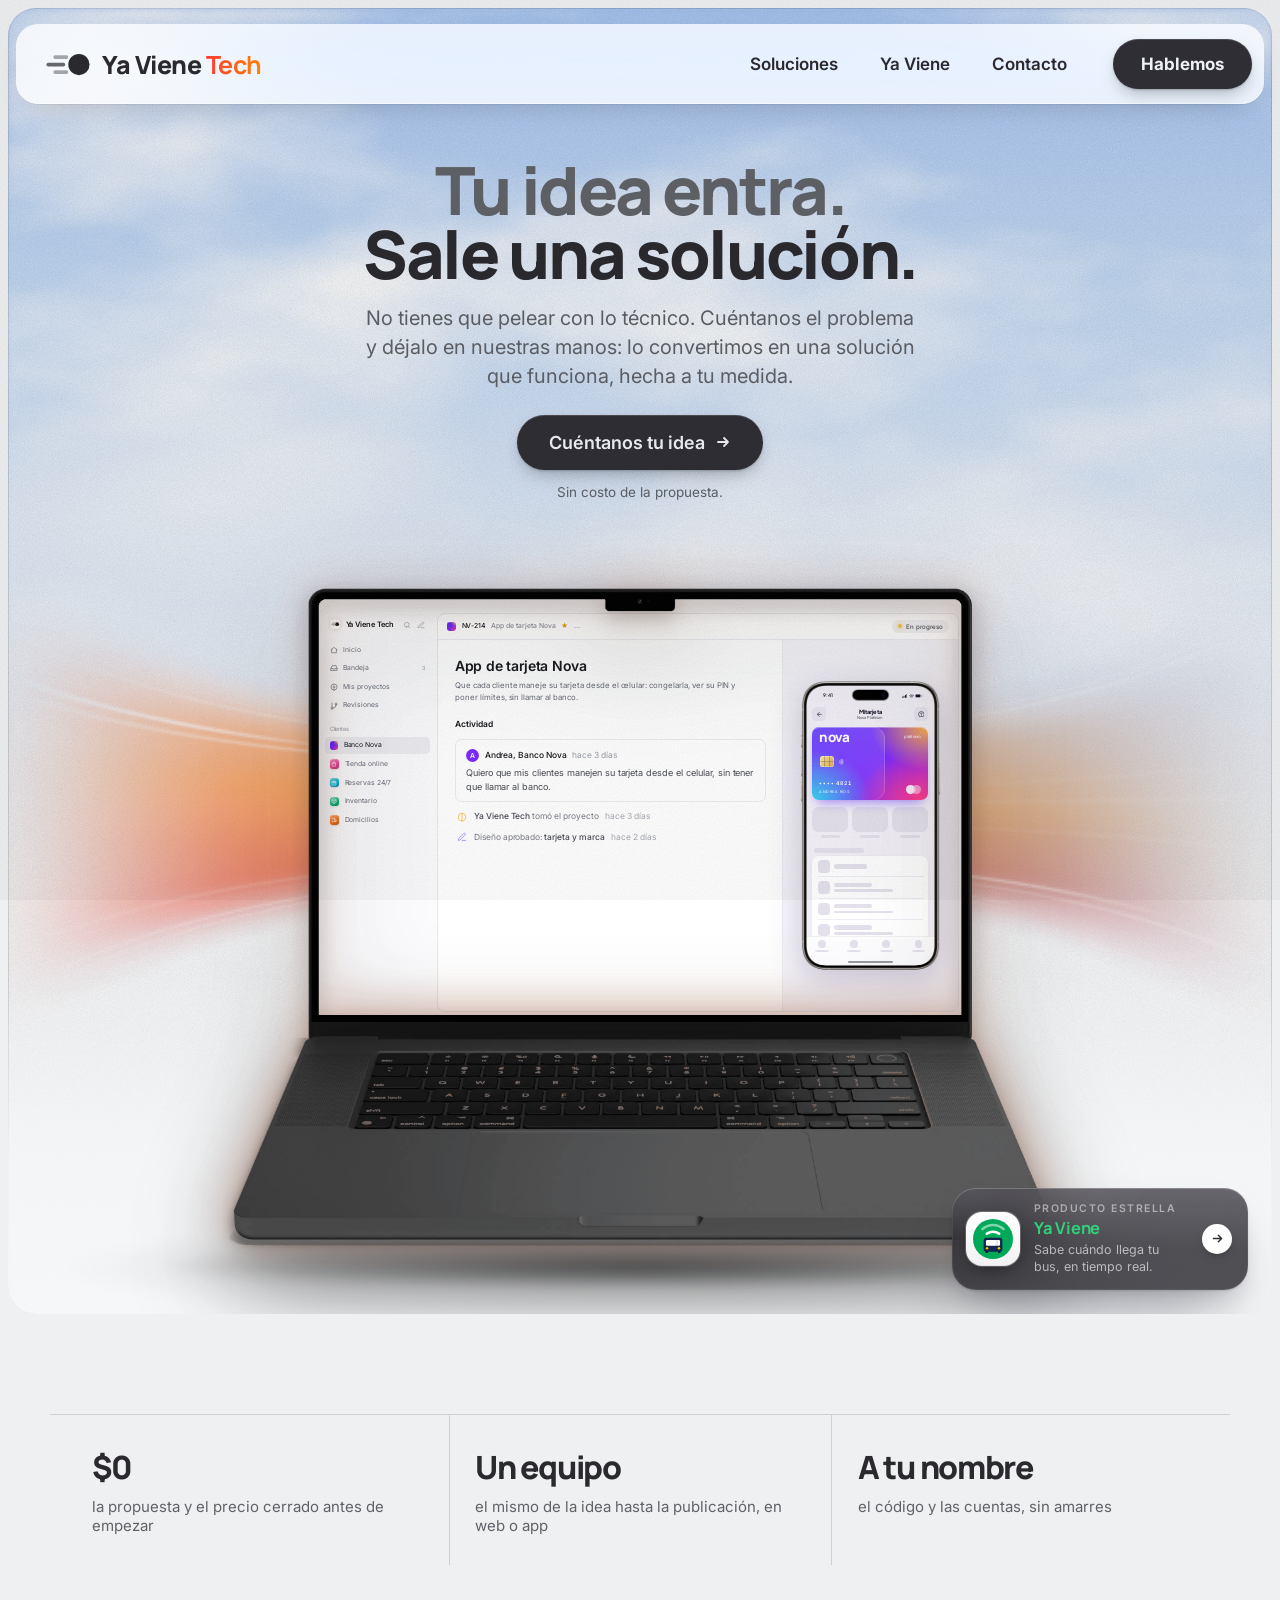
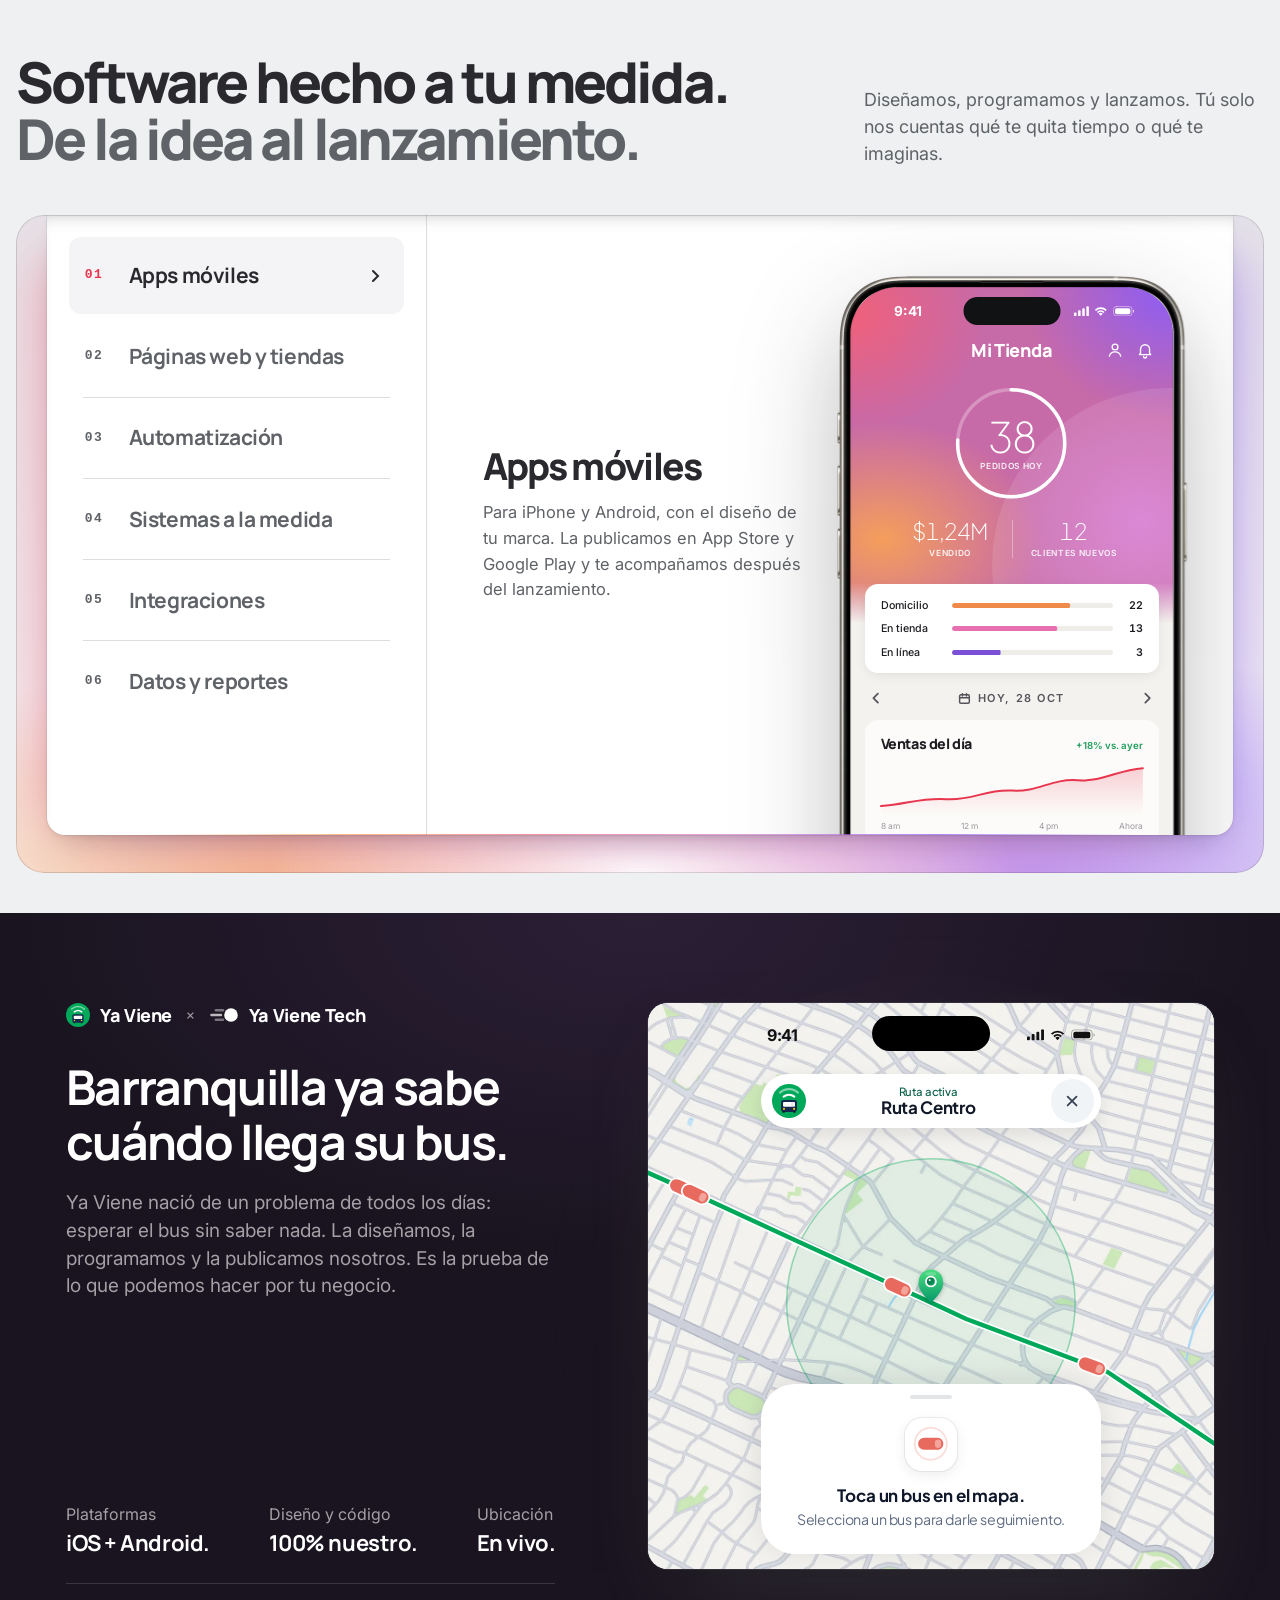
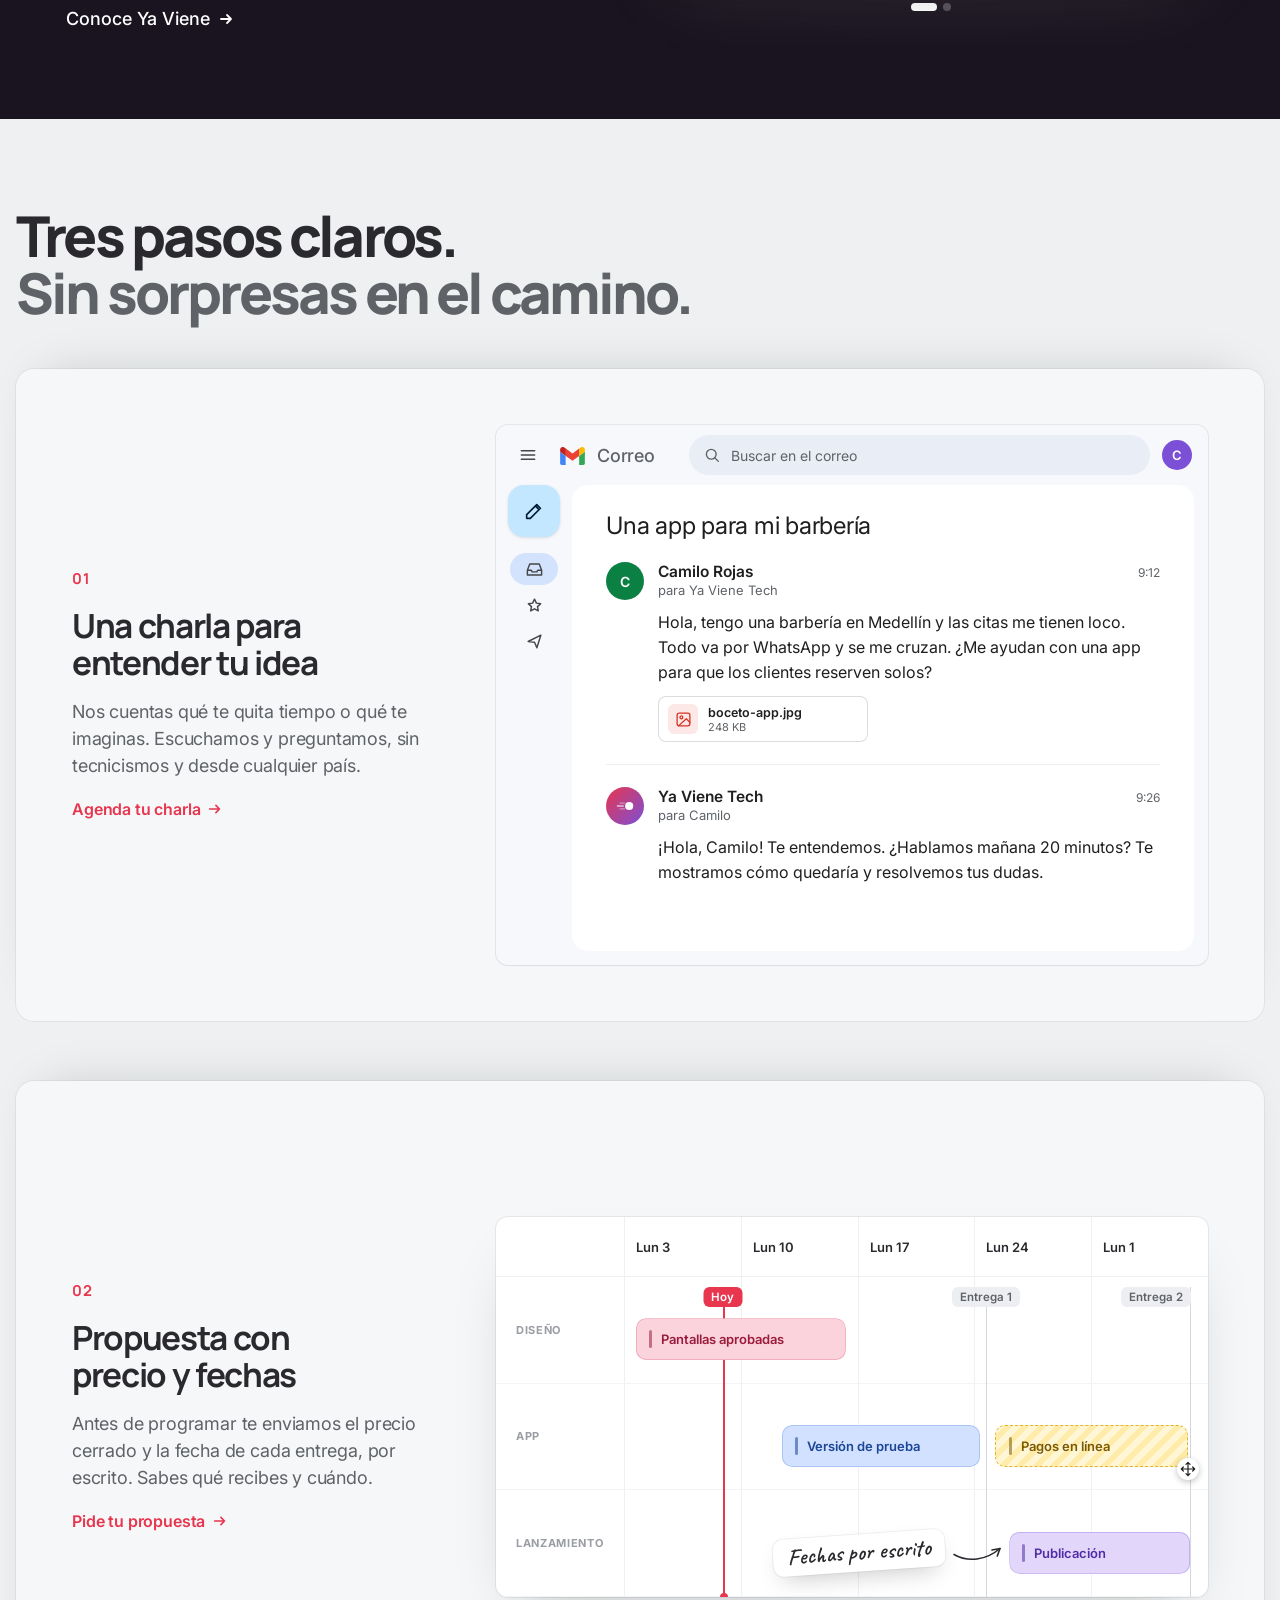
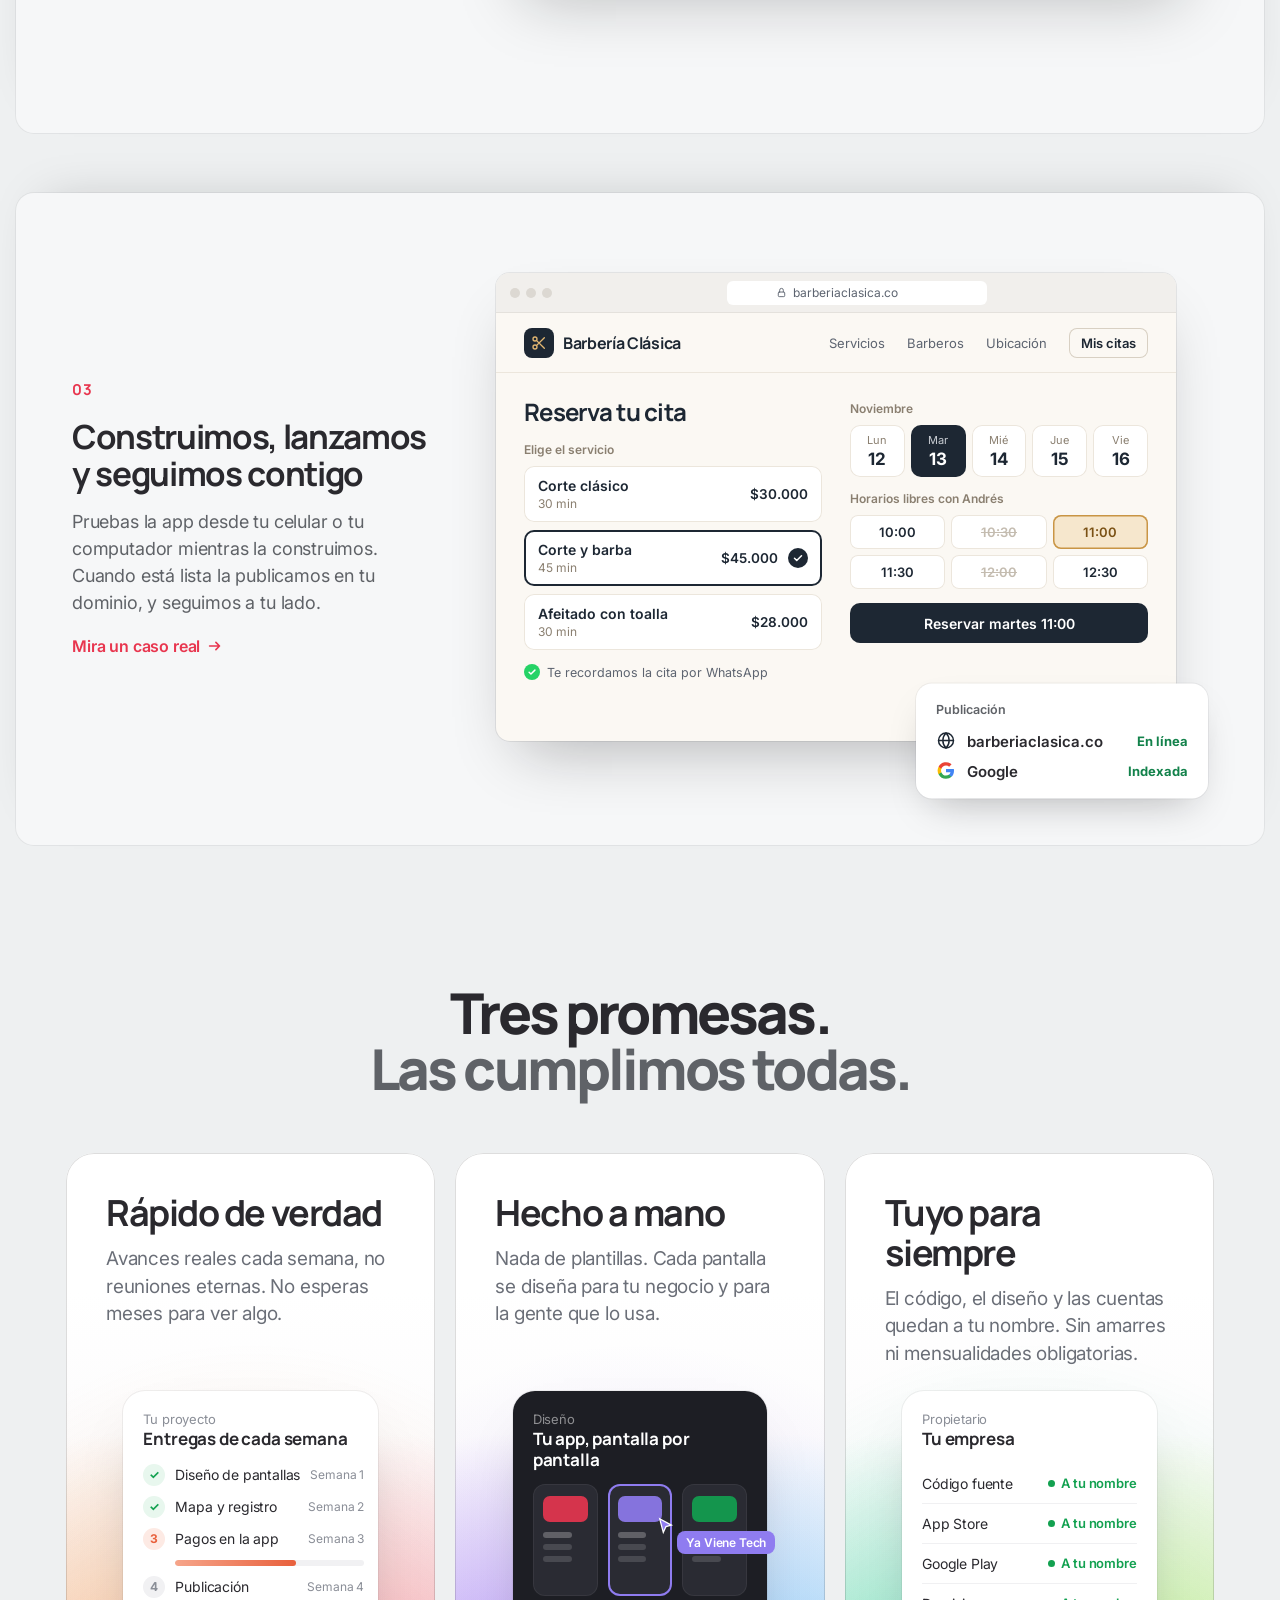
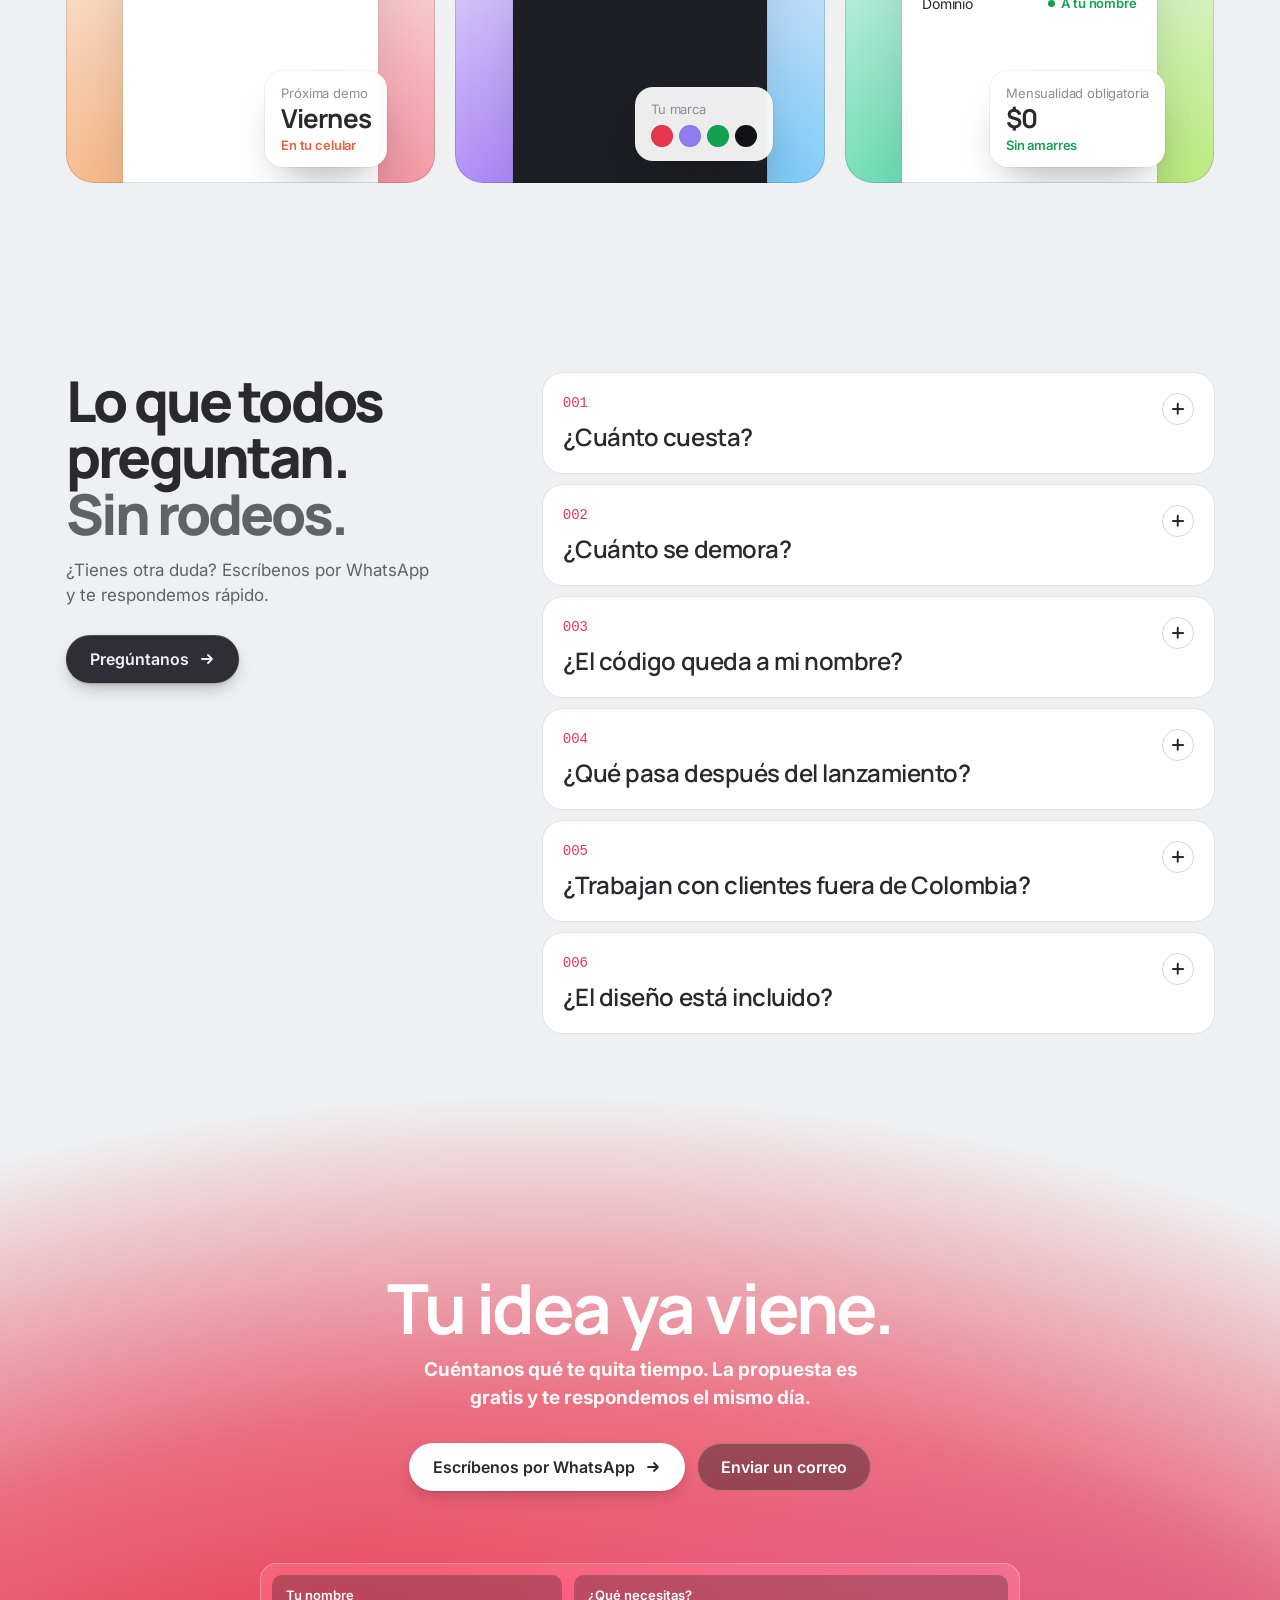
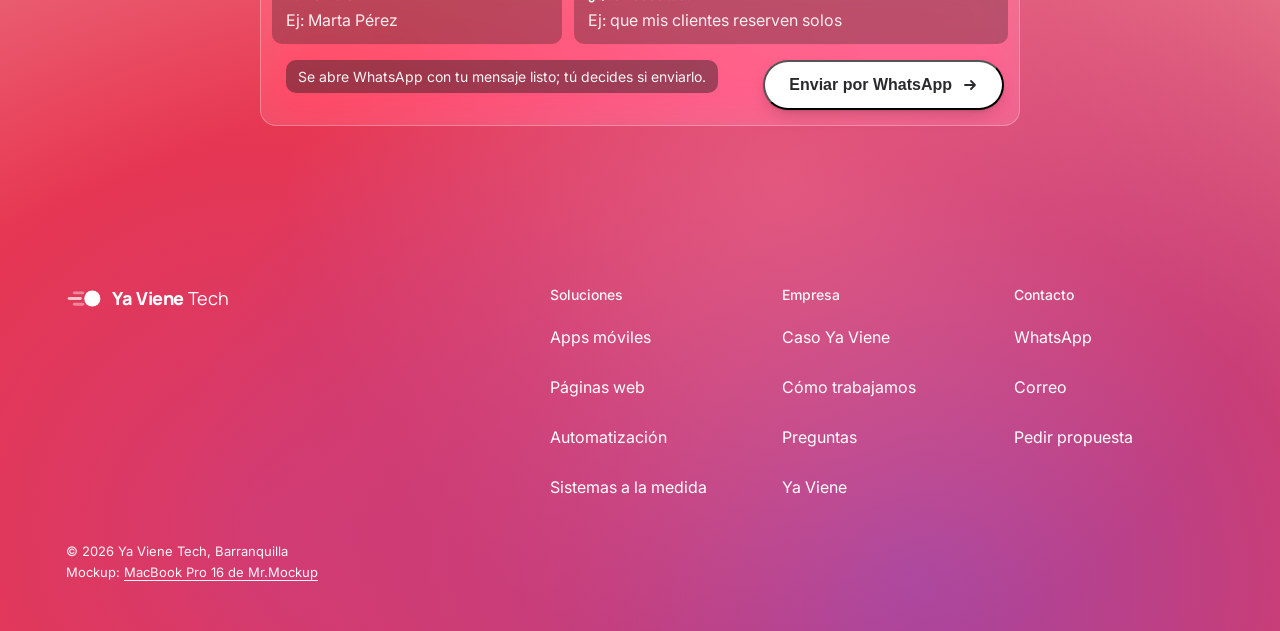
==== index.html @ dca9c434 "Proceso: vuelve el Gmail anterior y la línea de tiempo va en un cuadro más bajo" ====
<!doctype html>
<html lang="es">
<head>
<meta charset="utf-8">
<meta name="viewport" content="width=device-width, initial-scale=1">
<title>Ya Viene Tech</title>
<link rel="icon" href="assets/favicon.svg" type="image/svg+xml">
<meta name="description" content="Tu idea entra, sale una solución. Software, apps y automatización a la medida.">
<link rel="preconnect" href="https://fonts.googleapis.com">
<link rel="preconnect" href="https://fonts.gstatic.com" crossorigin>
<link href="https://fonts.googleapis.com/css2?family=Inter:wght@400;500;600;700&family=Plus+Jakarta+Sans:wght@200..800&family=Manrope:wght@700;800&family=Caveat:wght@600&display=swap" rel="stylesheet">
<link rel="stylesheet" href="style.css">
</head>
<body>

<!-- Estela: punto con tres barras que se acortan hacia él -->
<svg width="0" height="0" style="position:absolute" aria-hidden="true">
  <symbol id="estela" viewBox="26 60 150 80">
    <circle cx="136" cy="100" r="34" fill="currentColor"/>
    <rect x="54" y="70" width="47.9" height="12" rx="6" fill="currentColor" opacity=".4"/>
    <rect x="32" y="94" width="60" height="12" rx="6" fill="currentColor" opacity=".7"/>
    <rect x="54" y="118" width="47.9" height="12" rx="6" fill="currentColor" opacity=".4"/>
  </symbol>
  <!-- Sonrisa: el logito de Clínica Sonrisa (cara mínima: dos ojos y una sonrisa) -->
  <symbol id="sonrisa" viewBox="0 0 48 48">
    <circle cx="16.5" cy="15" r="3.6" fill="currentColor"/>
    <circle cx="31.5" cy="15" r="3.6" fill="currentColor"/>
    <path d="M12 25c0 9 5.5 12 12 12s12-3 12-12" fill="none" stroke="currentColor" stroke-width="5" stroke-linecap="round"/>
  </symbol>
</svg>

<!-- El nav vive fuera del hero: el hero tiene isolation: isolate y atraparía al nav fijo dentro de su stacking context, dejando que los tiles lo tapen -->
<nav>
  <a class="brand" href="#" aria-label="Ya Viene Tech, inicio">
    <svg><use href="#estela"/></svg>
    <span><b>Ya Viene</b> <i>Tech</i></span>
  </a>
  <div class="links">
    <a href="#soluciones">Soluciones</a>
    <a href="https://yavienetech.com">Ya Viene</a>
    <a href="#contacto">Contacto</a>
  </div>
  <details class="mnav">
    <summary aria-label="Menú de secciones"><svg viewBox="0 0 20 20" aria-hidden="true"><path d="M3.5 5.5h13M3.5 10h13M3.5 14.5h13" fill="none" stroke="currentColor" stroke-width="1.8" stroke-linecap="round"/></svg></summary>
    <div class="mnav-x">
      <a href="#soluciones">Soluciones</a>
      <a href="https://yavienetech.com">Ya Viene</a>
      <a href="#contacto">Contacto</a>
    </div>
  </details>
  <a class="btn" href="#contacto">Hablemos</a>
</nav>

<header class="hero">
  <svg class="clouds" aria-hidden="true"><filter id="nube" x="0" y="0" width="100%" height="100%"><feTurbulence type="fractalNoise" baseFrequency=".0022 .0052" numOctaves="5" seed="11"/><feColorMatrix values="0 0 0 0 1  0 0 0 0 1  0 0 0 0 1  2.6 0 0 0 -1.15"/><feGaussianBlur stdDeviation="3"/></filter><rect width="100%" height="100%" filter="url(#nube)"/></svg>
  <div class="copy">
    <h1>Tu idea entra.<br><span class="soft">Sale una <em>solución.</em></span></h1>
    <p class="sub">No tienes que pelear con lo técnico. Cuéntanos el problema y déjalo en nuestras manos: lo convertimos en una solución que funciona, hecha a tu medida.</p>
    <div class="cta">
      <a class="btn" href="#contacto">Cuéntanos tu idea
        <svg viewBox="0 0 16 16" fill="none" stroke="currentColor" stroke-width="1.8" stroke-linecap="round" stroke-linejoin="round"><path d="M3 8h10M9 4l4 4-4 4"/></svg>
      </a>
      <small>Sin costo de la propuesta.</small>
    </div>
  </div>

  <div class="stage" id="stage">
    <canvas class="beam" id="beam" aria-hidden="true"></canvas>
    <div class="flow" id="flow" aria-hidden="true"></div>

    <div class="mac">
      <div class="screen">
        <div class="ws" aria-hidden="true">
          <aside class="ws-side" id="wsSide"></aside>
          <section class="ws-main">
            <div class="ws-top"><b class="nv-ico"></b>NV-214 <em>App de tarjeta Nova</em><i>★</i><u>…</u><span class="ws-st" id="wsSt">Idea</span></div>
            <div class="ws-body">
              <div class="ws-doc">
                <h3>App de tarjeta Nova</h3>
                <p>Que cada cliente maneje su tarjeta desde el celular: congelarla, ver su PIN y poner límites, sin llamar al banco.</p>
                <h4>Actividad</h4>
                <div class="act" id="act"></div>
              </div>
              <div class="ws-prev">
            <div class="iph">
              <div class="pscreen">
                <div class="pstat"><b>9:41</b><span>
                  <svg viewBox="0 0 17 12" fill="currentColor"><rect x="0" y="8.2" width="3" height="3.8" rx="1"/><rect x="4.7" y="5.5" width="3" height="6.5" rx="1"/><rect x="9.4" y="2.8" width="3" height="9.2" rx="1"/><rect x="14" y="0" width="3" height="12" rx="1"/></svg>
                  <svg viewBox="0 0 16 12" fill="none" stroke="currentColor" stroke-width="1.5" stroke-linecap="round"><path d="M1.31 4.98A9 9 0 0 1 14.69 4.98"/><path d="M3.54 6.99A6 6 0 0 1 12.46 6.99"/><path d="M5.7 8.93A3.1 3.1 0 0 1 10.3 8.93"/><circle cx="8" cy="10.8" r=".95" fill="currentColor" stroke="none"/></svg>
                  <svg viewBox="0 0 25 12" fill="none"><rect x=".5" y=".5" width="21" height="11" rx="3.6" stroke="currentColor" opacity=".35"/><rect x="1.9" y="1.9" width="15.2" height="8.2" rx="1.9" fill="currentColor"/><path d="M22.9 4.5v3" stroke="currentColor" stroke-width="1.5" stroke-linecap="round" opacity=".35"/></svg>
                </span></div>
                <div class="sk-layer" id="psk" aria-hidden="true"></div><div class="papp" id="papp"></div>
                <i class="phome"></i>
              </div>
              <img src="assets/iphone.webp" alt="" width="588" height="1200">
            </div>
              </div>
            </div>
          </section>
        </div>
      </div>
      <img src="assets/macbook.webp" alt="MacBook Pro mostrando cómo una idea se convierte en solución" width="2010" height="1180">
    </div>
  </div>

  <a class="flag" href="https://yavienetech.com">
    <span class="row">
      <span class="badge"><img src="assets/ya-logo.svg" alt=""></span>
      <span class="txt"><small>Producto estrella</small><strong>Ya Viene</strong><span>Sabe cuándo llega tu bus, en tiempo real.</span></span>
      <span class="go" aria-hidden="true"><svg viewBox="0 0 16 16" fill="none" stroke="currentColor" stroke-width="1.8" stroke-linecap="round" stroke-linejoin="round"><path d="M3 8h10M9 4l4 4-4 4"/></svg></span>
    </span>
  </a>
</header>

<main>
<section class="proof">
  <div><b>$0</b><small>la propuesta y el precio cerrado antes de empezar</small></div>
  <div><b>Un equipo</b><small>el mismo de la idea hasta la publicación, en web o app</small></div>
  <div><b>A tu nombre</b><small>el código y las cuentas, sin amarres</small></div>
</section>

<section class="services" id="soluciones">
  <header>
    <h2>Software hecho a tu medida. <span>De la idea al lanzamiento.</span></h2>
    <p>Diseñamos, programamos y lanzamos. Tú solo nos cuentas qué te quita tiempo o qué te imaginas.</p>
  </header>
  <div class="svc" data-s="app">
   <div class="view">
    <ul class="rows">
      <li><button class="row on" data-s="app" data-t="Apps"><i class="n">01</i>
        <h3>Apps móviles</h3>
        <svg class="arr" viewBox="0 0 16 16" fill="none" stroke="currentColor" stroke-width="2" stroke-linecap="round"><path d="M5 3l5 5-5 5"/></svg>
      </button></li>
      <li><button class="row" data-s="web" data-t="Web y tiendas"><i class="n">02</i>
        <h3>Páginas web y tiendas</h3>
        <svg class="arr" viewBox="0 0 16 16" fill="none" stroke="currentColor" stroke-width="2" stroke-linecap="round"><path d="M5 3l5 5-5 5"/></svg>
      </button></li>
      <li><button class="row" data-s="dark" data-t="Automatización"><i class="n">03</i>
        <h3>Automatización</h3>
        <svg class="arr" viewBox="0 0 16 16" fill="none" stroke="currentColor" stroke-width="2" stroke-linecap="round"><path d="M5 3l5 5-5 5"/></svg>
      </button></li>
      <li><button class="row" data-s="sys" data-t="Sistemas a la medida"><i class="n">04</i>
        <h3>Sistemas a la medida</h3>
        <svg class="arr" viewBox="0 0 16 16" fill="none" stroke="currentColor" stroke-width="2" stroke-linecap="round"><path d="M5 3l5 5-5 5"/></svg>
      </button></li>
      <li><button class="row" data-s="int" data-t="Integraciones"><i class="n">05</i>
        <h3>Integraciones</h3>
        <svg class="arr" viewBox="0 0 16 16" fill="none" stroke="currentColor" stroke-width="2" stroke-linecap="round"><path d="M5 3l5 5-5 5"/></svg>
      </button></li>
      <li><button class="row" data-s="data" data-t="Datos y reportes"><i class="n">06</i>
        <h3>Datos y reportes</h3>
        <svg class="arr" viewBox="0 0 16 16" fill="none" stroke="currentColor" stroke-width="2" stroke-linecap="round"><path d="M5 3l5 5-5 5"/></svg>
      </button></li>
    </ul>

    <div class="stageon" id="escena">
      <figure class="pn on pn--" data-s="app" data-t="Apps">
        <figcaption><h4>Apps móviles</h4><p>Para iPhone y Android, con el diseño de tu marca. La publicamos en App Store y Google Play y te acompañamos después del lanzamiento.</p></figcaption>
        <div class="apps">
          <div class="yv">
            <img src="assets/marco-iphone.webp" alt="" width="720" height="1469" decoding="async">
            <div class="yv-scr">
              <div class="da" aria-hidden="true">
                <div class="da-top">
                  <div class="da-st"><b>9:41</b><span><svg viewBox="0 0 18 12"><rect x="0" y="7.5" width="3" height="4.5" rx="1"/><rect x="5" y="5" width="3" height="7" rx="1"/><rect x="10" y="2.5" width="3" height="9.5" rx="1"/><rect x="15" y="0" width="3" height="12" rx="1"/></svg><svg viewBox="0 0 16 12"><path d="M8 11.5 5.6 9a3.4 3.4 0 0 1 4.8 0zM3.5 6.9a6.4 6.4 0 0 1 9 0l-1.4 1.4a4.4 4.4 0 0 0-6.2 0zM1 4.4a9.9 9.9 0 0 1 14 0l-1.4 1.4a7.9 7.9 0 0 0-11.2 0z"/></svg><svg viewBox="0 0 26 12"><rect x=".5" y=".5" width="22" height="11" rx="3.5" class="bo"/><rect x="2.5" y="2.5" width="18" height="7" rx="2"/><path d="M24 4.2v3.6a2 2 0 0 0 0-3.6z"/></svg></span></div>
                  <div class="da-bar"><span></span><b>Mi Tienda</b><span><svg viewBox="0 0 24 24"><circle cx="12" cy="8" r="3.8"/><path d="M4.5 20c1-4 4-5.6 7.5-5.6s6.5 1.6 7.5 5.6"/></svg><svg viewBox="0 0 24 24"><path d="M6 16.5V11a6 6 0 0 1 12 0v5.5l1.5 1.5h-15zM10 20.5a2 2 0 0 0 4 0"/></svg></span></div>
                  <div class="da-ring"><svg viewBox="0 0 100 100"><circle cx="50" cy="50" r="46" class="da-tr"/><circle cx="50" cy="50" r="46" pathLength="100" class="da-arc"/></svg><strong>38</strong><small>Pedidos hoy</small></div>
                  <div class="da-kpi"><span><strong>$1,24M</strong><small>Vendido</small></span><span><strong>12</strong><small>Clientes nuevos</small></span></div>
                </div>
                <div class="da-mix">
                  <span style="--c:#f08a4b;--v:.73"><b>Domicilio</b><i></i><small>22</small></span>
                  <span style="--c:#e86fb0;--v:.65"><b>En tienda</b><i></i><small>13</small></span>
                  <span style="--c:#7b4fd6;--v:.3"><b>En línea</b><i></i><small>3</small></span>
                </div>
                <div class="da-day"><svg viewBox="0 0 16 16"><path d="M10 3 5 8l5 5"/></svg><span><svg viewBox="0 0 16 16"><rect x="2" y="3.5" width="12" height="10.5" rx="1.5"/><path d="M2 7h12M5.5 2v3M10.5 2v3"/></svg>Hoy, 28 oct</span><svg viewBox="0 0 16 16"><path d="M6 3l5 5-5 5"/></svg></div>
                <div class="da-card">
                  <div><b>Ventas del día</b><em>+18% vs. ayer</em></div>
                  <svg viewBox="0 0 200 60" preserveAspectRatio="none"><defs><linearGradient id="dav" x1="0" y1="0" x2="0" y2="1"><stop offset="0" stop-color="#e8364f" stop-opacity=".22"/><stop offset="1" stop-color="#e8364f" stop-opacity="0"/></linearGradient></defs>
                    <path d="M0 50C20 48 30 40 50 42S80 30 100 32 130 18 150 20 180 8 200 6V60H0z" fill="url(#dav)" stroke="none"/>
                    <path d="M0 50C20 48 30 40 50 42S80 30 100 32 130 18 150 20 180 8 200 6" stroke="#e8364f" stroke-width="2" vector-effect="non-scaling-stroke"/></svg>
                  <p><span>8 am</span><span>12 m</span><span>4 pm</span><span>Ahora</span></p>
                </div>
                <div class="da-tab">
                  <span class="on"><svg viewBox="0 0 24 24"><path d="M4 10.5 12 4l8 6.5V20h-5v-6H9v6H4z"/></svg>Inicio</span>
                  <span><svg viewBox="0 0 24 24"><path d="M5 20V12h3v8zM10.5 20V7h3v13zM16 20v-5h3v5z"/></svg>Reportes</span>
                  <i><svg viewBox="0 0 24 24"><path d="M12 5v14M5 12h14"/></svg></i>
                  <span><svg viewBox="0 0 24 24"><path d="M4 8.5 12 4l8 4.5v7L12 20l-8-4.5zM4 8.5l8 4.5 8-4.5M12 13v7"/></svg>Productos</span>
                  <span><svg viewBox="0 0 24 24"><circle cx="6" cy="12" r="1.8"/><circle cx="12" cy="12" r="1.8"/><circle cx="18" cy="12" r="1.8"/></svg>Más</span>
                </div>
              </div>
            </div>
          </div>
        </div>
      </figure>
      <figure class="pn pn--top" data-s="web" data-t="Web y tiendas" aria-hidden="true">
        <figcaption><h4>Páginas web y tiendas</h4><p>Sitios que venden: catálogo y pagos en línea, rápidos en el celular y listos para aparecer en Google.</p></figcaption>
        <div class="browser shop"><div class="top"><i></i><i></i><i></i><span>vesta.co</span></div>
          <div class="st">
            <div class="st-bar"><svg viewBox="0 0 24 24"><path d="M12 20s-7-4.4-7-10a4 4 0 0 1 7-2.6A4 4 0 0 1 19 10c0 5.6-7 10-7 10z"/></svg><svg viewBox="0 0 24 24"><path d="M3 4h2.5l2.2 10.5h10L20 7H6.5M9.5 19.5h.01M16.5 19.5h.01"/></svg><span>Entrar</span></div>
            <div class="st-wall"><div class="st-row"><div><b style="background-image:url(assets/ropa/r1.webp)"><em>Nómada</em></b><b style="background-image:url(assets/ropa/r2.webp)"></b><b style="background-image:url(assets/ropa/r4.webp)"></b><b style="background-image:url(assets/ropa/r5.webp)"><em>TEJA</em></b><b style="background-image:url(assets/ropa/r6.webp)"></b><b style="background-image:url(assets/ropa/r3.webp)"><em>Brisa</em></b><b style="background-image:url(assets/ropa/r2.webp)"></b><b style="background-image:url(assets/ropa/r1.webp)"><em>Nómada</em></b><b style="background-image:url(assets/ropa/r2.webp)"></b><b style="background-image:url(assets/ropa/r4.webp)"></b><b style="background-image:url(assets/ropa/r5.webp)"><em>TEJA</em></b><b style="background-image:url(assets/ropa/r6.webp)"></b><b style="background-image:url(assets/ropa/r3.webp)"><em>Brisa</em></b><b style="background-image:url(assets/ropa/r2.webp)"></b></div></div><div class="st-row"><div><b style="background-image:url(assets/ropa/r5.webp)"><em>TEJA</em></b><b style="background-image:url(assets/ropa/r6.webp)"></b><b style="background-image:url(assets/ropa/r3.webp)"><em>Brisa</em></b><b style="background-image:url(assets/ropa/r4.webp)"></b><b style="background-image:url(assets/ropa/r1.webp)"><em>Nómada</em></b><b style="background-image:url(assets/ropa/r2.webp)"></b><b style="background-image:url(assets/ropa/r6.webp)"></b><b style="background-image:url(assets/ropa/r5.webp)"><em>TEJA</em></b><b style="background-image:url(assets/ropa/r6.webp)"></b><b style="background-image:url(assets/ropa/r3.webp)"><em>Brisa</em></b><b style="background-image:url(assets/ropa/r4.webp)"></b><b style="background-image:url(assets/ropa/r1.webp)"><em>Nómada</em></b><b style="background-image:url(assets/ropa/r2.webp)"></b><b style="background-image:url(assets/ropa/r6.webp)"></b></div></div><div class="st-row"><div><b style="background-image:url(assets/ropa/r4.webp)"></b><b style="background-image:url(assets/ropa/r3.webp)"><em>Brisa</em></b><b style="background-image:url(assets/ropa/r2.webp)"></b><b style="background-image:url(assets/ropa/r1.webp)"><em>Nómada</em></b><b style="background-image:url(assets/ropa/r6.webp)"></b><b style="background-image:url(assets/ropa/r5.webp)"><em>TEJA</em></b><b style="background-image:url(assets/ropa/r4.webp)"></b><b style="background-image:url(assets/ropa/r4.webp)"></b><b style="background-image:url(assets/ropa/r3.webp)"><em>Brisa</em></b><b style="background-image:url(assets/ropa/r2.webp)"></b><b style="background-image:url(assets/ropa/r1.webp)"><em>Nómada</em></b><b style="background-image:url(assets/ropa/r6.webp)"></b><b style="background-image:url(assets/ropa/r5.webp)"><em>TEJA</em></b><b style="background-image:url(assets/ropa/r4.webp)"></b></div></div>
              <div class="st-mid"><strong>vesta</strong><div class="st-q"><svg viewBox="0 0 24 24"><circle cx="11" cy="11" r="6.5"/><path d="m16 16 4 4"/></svg>Chaqueta de jean</div></div>
            </div>
          </div>
        </div>
      </figure>
      <figure class="pn pn--x pn--dk" data-s="dark" data-t="Automatización" aria-hidden="true">
        <figcaption><h4>Automatización</h4><p>Las tareas repetitivas se hacen solas: tu negocio responde, agenda y recuerda por WhatsApp mientras tú atiendes lo importante.</p></figcaption>
        <div class="ln-board">
          <div class="ln-col">
            <header><svg class="ln-i" viewBox="0 0 14 14" style="color:#f2c94c"><circle cx="7" cy="7" r="5.6"/><path d="M7 3.2a3.8 3.8 0 0 1 0 7.6z" fill="currentColor" stroke="none"/></svg>Agendadas mañana<span class="ln-cnt" data-at="7900"><i>2</i><i>3</i></span></header>
            <div class="ln-new" data-at="7900"><div><div class="ln-card">
              <p><span>CS-128</span><small>Agendado solo en tu calendario</small></p>
              <b><svg class="ln-i" viewBox="0 0 14 14" style="color:#f2c94c"><circle cx="7" cy="7" r="5.6"/><path d="M7 3.2a3.8 3.8 0 0 1 0 7.6z" fill="currentColor" stroke="none"/></svg>Julio Rodríguez, limpieza dental</b>
              <div class="ln-tags"><em style="--c:#5e6ad2">Mié 30 oct, 11:30 am</em><em class="ln-rem" data-at="8700" style="--c:#f2c94c">Recordatorio 10:30 am</em></div>
            </div></div></div>
            <div class="ln-card">
              <p><span>CS-127</span><u style="--c:#4ea7fc">DR</u></p>
              <b><svg class="ln-i" viewBox="0 0 14 14" style="color:#f2c94c"><circle cx="7" cy="7" r="5.6"/><path d="M7 3.2a3.8 3.8 0 0 1 0 7.6z" fill="currentColor" stroke="none"/></svg>Andrés Ruiz, control de ortodoncia</b>
              <div class="ln-tags"><em style="--c:#5e6ad2">9:00 am</em><em style="--c:#4ea7fc">Dra. Ríos</em></div>
            </div>
            <div class="ln-card">
              <p><span>CS-125</span><u style="--c:#4cb782">DM</u></p>
              <b><svg class="ln-i" viewBox="0 0 14 14" style="color:#f2c94c"><circle cx="7" cy="7" r="5.6"/><path d="M7 3.2a3.8 3.8 0 0 1 0 7.6z" fill="currentColor" stroke="none"/></svg>Camila Ortiz, valoración</b>
              <div class="ln-tags"><em style="--c:#5e6ad2">4:00 pm</em><em style="--c:#4cb782">Dr. Mejía</em></div>
            </div>
          </div>
          <div class="ln-col">
            <header><svg class="ln-i" viewBox="0 0 14 14" style="color:#8a8f98"><circle cx="7" cy="7" r="5.6" stroke-dasharray="2.2 2"/></svg>Por confirmar<span class="ln-cnt"><i>2</i></span></header>
            <div class="ln-card">
              <p><span>CS-126</span><u style="--c:#4ea7fc">DR</u></p>
              <b><svg class="ln-i" viewBox="0 0 14 14" style="color:#8a8f98"><circle cx="7" cy="7" r="5.6" stroke-dasharray="2.2 2"/></svg>Mateo Herrera, blanqueamiento</b>
              <div class="ln-tags"><em style="--c:#5e6ad2">Jue 31 oct, 3:00 pm</em></div>
            </div>
            <div class="ln-card">
              <p><span>CS-124</span><u style="--c:#4cb782">DM</u></p>
              <b><svg class="ln-i" viewBox="0 0 14 14" style="color:#8a8f98"><circle cx="7" cy="7" r="5.6" stroke-dasharray="2.2 2"/></svg>Sofía Vargas, revisión</b>
              <div class="ln-tags"><em style="--c:#5e6ad2">Vie 1 nov, 10:00 am</em></div>
            </div>
          </div>
        </div>
        <div class="ln-thread" data-seq="14000">
          <div class="ln-hd">
            <i><svg class="ln-i" viewBox="0 0 24 24"><path d="M5 19.5 6 16a7.5 7.5 0 1 1 3 2.6z"/></svg></i>
            <div><b>Julio Rodríguez</b><span>WhatsApp de Clínica Sonrisa</span></div>
            <small><span class="ln-on">en línea</span><span class="ln-ty" data-at="1400 5600" data-out="2800 7000">escribiendo…</span></small>
          </div>
          <div class="ln-msgs">
            <div class="ln-m" data-at="500"><i class="ln-av" style="--c:#4ea7fc">JR</i><div><p><b>Julio Rodríguez</b><time>9:12</time></p><span>Hola 👋 ¿tienen cita para mañana?</span></div></div>
            <div class="ln-m" data-at="1400" data-out="2800"><i class="ln-av ln-bot"><svg><use href="#sonrisa"/></svg></i><div><p><b>Clínica Sonrisa</b><span class="ln-dots"><i></i><i></i><i></i></span></p></div></div>
            <div class="ln-m" data-at="2800"><i class="ln-av ln-bot"><svg><use href="#sonrisa"/></svg></i><div><p><b>Clínica Sonrisa</b><em>Automático</em><time>9:12</time></p><span>¡Hola, Julio! Mañana tengo estos horarios libres:</span>
              <div class="ln-opts"><u>9:00 am</u><u data-at="4300">11:30 am</u><u>4:00 pm</u></div></div></div>
            <div class="ln-m" data-at="4700"><i class="ln-av" style="--c:#4ea7fc">JR</i><div><p><b>Julio Rodríguez</b><time>9:13</time></p><span>11:30 am</span></div></div>
            <div class="ln-m" data-at="5600" data-out="7000"><i class="ln-av ln-bot"><svg><use href="#sonrisa"/></svg></i><div><p><b>Clínica Sonrisa</b><span class="ln-dots"><i></i><i></i><i></i></span></p></div></div>
            <div class="ln-m" data-at="7000"><i class="ln-av ln-bot"><svg><use href="#sonrisa"/></svg></i><div><p><b>Clínica Sonrisa</b><em>Automático</em><time>9:13</time></p><span>Listo ✅ Quedaste agendada mañana a las <b>11:30 am</b> con la Dra. Ríos. Te escribo una hora antes para recordarte.</span></div></div>
          </div>
          <div class="ln-cmp">Responder…<i><svg class="ln-i" viewBox="0 0 16 16"><path d="M8 13V3M3.5 7.5 8 3l4.5 4.5"/></svg></i></div>
        </div>
      </figure>
      <figure class="pn pn--x" data-s="sys" data-t="Sistemas a la medida" aria-hidden="true">
        <figcaption><h4>Sistemas a la medida</h4><p>Pedidos, inventario, facturas y accesos para tu equipo, en un sistema hecho para cómo trabaja tu negocio.</p></figcaption>
        <div class="erp" data-seq="11000">
          <aside class="erp-side">
            <div class="erp-ws"><b>R</b>Ferretería Roble</div>
            <a><svg viewBox="0 0 24 24"><path d="M4 10.5 12 4l8 6.5V20h-5v-6H9v6H4z"/></svg>Inicio</a>
            <a class="on"><svg viewBox="0 0 24 24"><path d="M6 4h12v16l-3-2-3 2-3-2-3 2zM9 9h6M9 13h4"/></svg>Pedidos<em>12</em></a>
            <a><svg viewBox="0 0 24 24"><path d="M4 8.5 12 4l8 4.5v7L12 20l-8-4.5zM4 8.5l8 4.5 8-4.5M12 13v7"/></svg>Inventario<em class="erp-pend">1</em></a>
            <a><svg viewBox="0 0 24 24"><circle cx="12" cy="8" r="3.8"/><path d="M4.5 20c1-4 4-5.6 7.5-5.6s6.5 1.6 7.5 5.6"/></svg>Clientes</a>
            <a><svg viewBox="0 0 24 24"><path d="M7 3.5h7l4 4V20H7zM14 3.5v4h4M10 12h5M10 16h5"/></svg>Facturas</a>
            <a><svg viewBox="0 0 24 24"><circle cx="9" cy="9" r="3"/><circle cx="17" cy="10" r="2.4"/><path d="M3.5 19c.8-3.2 3-4.6 5.5-4.6s4.7 1.4 5.5 4.6M15 14.6c2.5 0 4.2 1.4 4.8 4.4"/></svg>Equipo</a>
            <div class="erp-me" aria-hidden="true"><b>DM</b><div><i>Daniela M.</i><small>Administradora</small></div></div>
          </aside>
          <div class="erp-main">
            <header><h5>Pedidos</h5><div class="erp-tabs"><span class="on">Todos</span><span>Por despachar</span><span>En camino</span><span>Entregados</span></div>
            <i class="erp-search" aria-hidden="true"><svg viewBox="0 0 24 24"><circle cx="11" cy="11" r="6.5"/><path d="m15.9 15.9 4.3 4.3"/></svg></i>
            <b>+ Nuevo pedido</b></header>
            <div class="erp-t">
              <div class="erp-h"><span>Pedido</span><span>Cliente</span><span>Prod.</span><span>Total</span><span>Estado</span><span></span></div>
              <div class="erp-new" data-at="1300"><div class="erp-r"><span>#1048</span><span>Constructora Mar</span><span>25</span><span>$3.180.000</span><span class="erp-s" style="--c:#8b5cf6">Nuevo</span><span><u style="--c:#f59e0b">DM</u></span></div></div>
              <div class="erp-r"><span>#1047</span><span>Obras Caribe SAS</span><span>18</span><span>$2.340.000</span><span class="erp-s" style="--c:#f59e0b">Por despachar</span><span><u style="--c:#ef4444">AL</u></span></div>
              <div class="erp-r"><span>#1046</span><span>Juan Pérez</span><span>3</span><span>$186.000</span><span class="erp-sw" data-at="3600"><span class="erp-s" style="--c:#f59e0b">Por despachar</span><span class="erp-s" style="--c:#3b82f6">En camino</span></span><span><u style="--c:#f97316">KR</u></span></div>
              <div class="erp-r"><span>#1045</span><span>Inmobiliaria Norte</span><span>42</span><span>$5.910.000</span><span class="erp-s" style="--c:#3b82f6">En camino</span><span><u style="--c:#f59e0b">DM</u></span></div>
              <div class="erp-r"><span>#1044</span><span>María Torres</span><span>1</span><span>$64.000</span><span class="erp-s" style="--c:#22c55e">Entregado</span><span><u style="--c:#f97316">KR</u></span></div>
              <div class="erp-r"><span>#1043</span><span>Taller El Pino</span><span>7</span><span>$412.500</span><span class="erp-s" style="--c:#22c55e">Entregado</span><span><u style="--c:#ef4444">AL</u></span></div>
            </div>
            <div class="erp-f">Mostrando <b class="erp-sw" data-at="1300"><span>5 de 12</span><span>6 de 12</span></b> pedidos</div>
          </div>
        </div>
        <div class="erp-modal" data-at="5200" data-out="10000">
          <div><i>!</i><b>Inventario bajo</b><span>Quedan 4 cajas de tornillo 3/8. Se ha hecho un pedido de 20 al proveedor.</span><div class="erp-act"><b>Entendido</b><span>Cancelar pedido</span></div></div>
        </div>
      </figure>
      <figure class="pn pn--x pn--ig" data-s="int" data-t="Integraciones" aria-hidden="true">
        <figcaption><h4>Integraciones</h4><p>Conectamos WhatsApp, Excel, tus pagos y tu CRM: un pedido entra una vez y aparece en todas partes, sin copiar y pegar.</p></figcaption>
        <div class="ig" data-seq="15000">
          <div class="ig-ph" data-at="100" data-out="14400">
            <img src="assets/marco-iphone.webp" alt="" width="720" height="1469" loading="lazy">
            <div class="ig-scr">
              <div class="da wa" aria-hidden="true">
                <div class="wa-top">
                  <div class="da-st"><b>9:41</b><span><svg viewBox="0 0 18 12"><rect x="0" y="7.5" width="3" height="4.5" rx="1"/><rect x="5" y="5" width="3" height="7" rx="1"/><rect x="10" y="2.5" width="3" height="9.5" rx="1"/><rect x="15" y="0" width="3" height="12" rx="1"/></svg><svg viewBox="0 0 16 12"><path d="M8 11.5 5.6 9a3.4 3.4 0 0 1 4.8 0zM3.5 6.9a6.4 6.4 0 0 1 9 0l-1.4 1.4a4.4 4.4 0 0 0-6.2 0zM1 4.4a9.9 9.9 0 0 1 14 0l-1.4 1.4a7.9 7.9 0 0 0-11.2 0z"/></svg><svg viewBox="0 0 26 12"><rect x=".5" y=".5" width="22" height="11" rx="3.5" class="bo"/><rect x="2.5" y="2.5" width="18" height="7" rx="2"/><path d="M24 4.2v3.6a2 2 0 0 0 0-3.6z"/></svg></span></div>
                  <div class="wa-hd"><svg class="wa-bk" viewBox="0 0 24 24"><path d="M15 5l-7 7 7 7"/></svg><i>JR</i><div><b>Julio Rodríguez</b><small>en línea</small></div><svg viewBox="0 0 24 24"><path d="M7 4h3l1.5 4-2 1.3a10 10 0 0 0 5.2 5.2l1.3-2 4 1.5v3a2 2 0 0 1-2 2A15 15 0 0 1 5 6a2 2 0 0 1 2-2"/></svg></div>
                </div>
                <div class="wa-chat">
                  <p class="wa-day">Hoy</p>
                  <div class="wa-m in" data-at="300" data-out="14400"><p>Hola, quiero 2 chaquetas de jean talla M 👋<time>10:24</time></p></div>
                  <div class="wa-m wa-ty" data-at="900" data-out="1700"><p><i></i><i></i><i></i></p></div>
                  <div class="wa-m out" data-at="1700" data-out="14400"><p><span class="wa-yv"><i>IJ</i>Índigo Jeans</span>¡Hola Julio! Las 2 quedan en $260.000. Te dejo el cobro por Nequi 👇<time>10:24 <svg class="wa-ck" viewBox="0 0 18 12"><path d="M1 6.5 4 9.5 10 2.5M7 9.5l1 0L14 2.5"/></svg></time></p></div>
                  <div class="wa-m out" data-at="2300" data-out="14400"><div class="wa-pay"><i>N</i><div><b>Nequi</b><span>Cobro $260.000</span></div><em>Pagar</em></div></div>
                  <div class="wa-m in" data-at="5300" data-out="14400"><div class="wa-pay wa-pay--ok"><i>N</i><div><b>Nequi</b><span>$260.000 enviado</span></div><em><svg viewBox="0 0 20 20"><path d="M6 10.4 8.6 13 14 7.4"/></svg></em></div></div>
                  <div class="wa-m in" data-at="5800" data-out="14400"><p>Ya te pagué 🙌<time>10:26</time></p></div>
                  <div class="wa-m wa-ty" data-at="6300" data-out="7100"><p><i></i><i></i><i></i></p></div>
                  <div class="wa-m out" data-at="7100" data-out="14400"><p>Pago recibido ✓ Tu pedido #1048 sale hoy mismo 📦<time>10:26 <svg class="wa-ck" viewBox="0 0 18 12"><path d="M1 6.5 4 9.5 10 2.5M7 9.5l1 0L14 2.5"/></svg></time></p></div>
                </div>
                <div class="wa-in"><span>Mensaje</span><i><svg viewBox="0 0 24 24"><rect x="9" y="3" width="6" height="11" rx="3"/><path d="M5.5 11a6.5 6.5 0 0 0 13 0M12 17.5V21"/></svg></i></div>
              </div>
            </div>
          </div>
          <svg class="ig-wire" aria-hidden="true">
            <g class="ig-r"><path class="t" data-at="1200" data-out="14400" pathLength="1"/><path class="f" data-at="1500" data-out="14400" pathLength="1"/><path class="p" data-at="2200" data-out="14400" pathLength="1"/></g>
            <g class="ig-r"><path class="t" data-at="1900" data-out="14400" pathLength="1"/><path class="f" data-at="2200" data-out="14400" pathLength="1"/><path class="p" data-at="2900" data-out="14400" pathLength="1"/></g>
            <g class="ig-r"><path class="t" data-at="5400" data-out="14400" pathLength="1"/><path class="f" data-at="5600" data-out="14400" pathLength="1"/><path class="p" data-at="6300" data-out="14400" pathLength="1"/></g>
            <g class="ig-r"><path class="t" data-at="7200" data-out="14400" pathLength="1"/><path class="f" data-at="7400" data-out="14400" pathLength="1"/><path class="p" data-at="8100" data-out="14400" pathLength="1"/></g>
          </svg>
          <div class="ig-core" data-at="600" data-out="14400"><span><em data-at="1500" data-out="14400"></em><svg><use href="#estela"/></svg></span><b>Ya Viene Tech</b></div>
          <div class="ig-out">
            <div class="ig-w" data-at="2600" data-out="14400">
              <div class="ig-w-hd"><i class="ig-ic ig-ic--crm"><svg viewBox="0 0 24 24"><circle cx="12" cy="8.5" r="3.6"/><path d="M5 19.5c1-3.6 3.8-5.2 7-5.2s6 1.6 7 5.2"/></svg></i><b>Tu CRM</b><span>Contactos</span><time>ahora</time></div>
              <div class="ig-w-bd"><i class="ig-av">JR</i><div><b>Julio Rodríguez</b><span>Cliente nuevo desde WhatsApp</span></div><svg class="ig-ok" viewBox="0 0 20 20"><circle cx="10" cy="10" r="10"/><path pathLength="1" d="M6 10.4 8.6 13 14 7.4"/></svg></div>
            </div>
            <div class="ig-w" data-at="6000" data-out="14400">
              <div class="ig-w-hd"><i class="ig-ic ig-ic--nq">N</i><b>Nequi</b><span>Pagos</span><time>ahora</time></div>
              <div class="ig-w-bd"><div><b class="ig-amt">$260.000</b><span>Pago de Julio Rodríguez</span></div><svg class="ig-ok" viewBox="0 0 20 20"><circle cx="10" cy="10" r="10"/><path pathLength="1" d="M6 10.4 8.6 13 14 7.4"/></svg></div>
            </div>
            <div class="ig-w" data-at="7800" data-out="14400">
              <div class="ig-w-hd"><i class="ig-ic ig-ic--xl"><svg viewBox="0 0 24 24"><rect x="4" y="4" width="16" height="16" rx="3"/><path d="M4 9.5h16M4 14.5h16M10 4v16"/></svg></i><b>Excel</b><span>Ventas octubre</span><time>ahora</time></div>
              <div class="ig-t">
                <div class="hd"><span>Pedido</span><span>Cliente</span><span>Total</span></div>
                <div class="old"><span>#1047</span><span>Obras Caribe</span><span>$1.150.000</span></div>
                <div class="new"><div><span>#1048</span><span>Julio Rodríguez</span><span>$260.000</span></div></div>
              </div>
            </div>
          </div>
        </div>
      </figure>
      <figure class="pn pn--x pn--ds" data-s="data" data-t="Datos y reportes" aria-hidden="true">
        <figcaption><h4>Datos y reportes</h4><p>Ventas en tiempo real y reportes automáticos, desde el celular o el computador. Decide con números, no con corazonadas.</p></figcaption>
        <div class="ds">
          <header class="ds-hd"><b class="ds-ws"><i>V</i>Vesta</b><span class="ds-tabs"><span class="on">Hoy</span><span>Semana</span><span>Mes</span></span></header>
          <div class="ds-hero">
            <div class="ds-main"><span class="ds-lb">Ventas brutas</span><strong class="ds-n">$4.218.300</strong><p class="ds-d"><b>+18,4%</b> vs. ayer a esta hora</p></div>
            <div class="ds-k"><small class="ds-lb">Pedidos</small><b>126</b><em>+12</em><svg class="ds-sp" viewBox="0 0 80 24" preserveAspectRatio="none"><path d="M0 20 10 17 20 18 30 13 40 14 50 9 60 10 70 5 80 3"/></svg></div>
            <div class="ds-k"><small class="ds-lb">Ticket promedio</small><b>$33.480</b><em>+4%</em><svg class="ds-sp" viewBox="0 0 80 24" preserveAspectRatio="none"><path d="M0 14 10 16 20 12 30 13 40 10 50 12 60 8 70 9 80 7"/></svg></div>
            <div class="ds-k"><small class="ds-lb">Clientes nuevos</small><b>18</b><em>+6</em><svg class="ds-sp" viewBox="0 0 80 24" preserveAspectRatio="none"><path d="M0 21 10 19 20 20 30 15 40 16 50 11 60 12 70 8 80 6"/></svg></div>
          </div>
          <div class="ds-body">
            <div class="ds-chart">
              <div class="ds-cl"><span class="ds-lb"><i></i>Hoy</span><span class="ds-lb"><i class="ay"></i>Ayer</span></div>
              <div class="ds-cw">
                <span class="ds-y" style="top:8.5%">$5M</span><span class="ds-y" style="top:26.8%">$4M</span><span class="ds-y" style="top:45.1%">$3M</span><span class="ds-y" style="top:63.4%">$2M</span><span class="ds-y" style="top:81.7%">$1M</span>
                <svg class="ds-ch" viewBox="0 0 400 130" preserveAspectRatio="none"><defs><linearGradient id="dsg" x1="0" y1="0" x2="0" y2="1"><stop offset="0" stop-color="#0ea5e9" stop-opacity=".26"/><stop offset="1" stop-color="#0ea5e9" stop-opacity="0"/></linearGradient><linearGradient id="dsl" x1="0" x2="1"><stop offset="0" stop-color="#14b8a6"/><stop offset="1" stop-color="#0ea5e9"/></linearGradient></defs>
                  <g class="ds-g"><path d="M0 11H400M0 34.8H400M0 58.6H400M0 82.4H400M0 106.2H400"/><path class="b" d="M0 130H400"/></g>
                  <path class="ds-ay" d="M0 123C30 121 50 112 80 109S130 96 160 92 210 76 240 70 290 55 320 46S370 37 400 34"/>
                  <path class="ds-a" d="M0 120C30 117 50 104 80 100S130 84 160 80 210 60 240 54 290 38 320 30V130H0z" fill="url(#dsg)"/>
                  <path class="ds-l" pathLength="1" d="M0 120C30 117 50 104 80 100S130 84 160 80 210 60 240 54 290 38 320 30" stroke="url(#dsl)"/>
                </svg>
              </div>
              <div class="ds-x ds-lb"><span>6 am</span><span>9 am</span><span>12 m</span><span>3 pm</span><span>Ahora</span><span>8 pm</span></div>
            </div>
            <div class="ds-top"><small class="ds-lb">Más vendidos</small>
              <p style="--v:1"><span>Chaqueta de jean</span><b>42</b></p>
              <p style="--v:.74"><span>Camiseta salvia</span><b>31</b></p>
              <p style="--v:.57"><span>Tenis blancos</span><b>24</b></p>
            </div>
          </div>
        </div>
        <div class="ds-rp"><i><svg viewBox="0 0 24 24"><path d="M5 19.5 6 16a7.5 7.5 0 1 1 3 2.6z"/></svg></i><div><b>Reporte del día</b><span>Enviado por WhatsApp</span></div><em><svg viewBox="0 0 24 24"><path pathLength="1" d="m6 12.5 4 4 8-9"/></svg></em></div>
      </figure>
    </div>
   </div>
  </div>
</section>

<section class="case-band" id="caso"><div class="blk case">
  <div class="case-grid">
    <div class="case-txt rv">
      <div>
        <div class="lockup"><img src="assets/ya-logo.svg" alt="" width="24" height="24"><b>Ya Viene</b><i>×</i><svg aria-hidden="true"><use href="#estela"/></svg><b>Ya Viene Tech</b></div>
        <h2>Barranquilla ya sabe cuándo llega su bus.</h2>
        <p>Ya Viene nació de un problema de todos los días: esperar el bus sin saber nada. La diseñamos, la programamos y la publicamos nosotros. Es la prueba de lo que podemos hacer por tu negocio.</p>
      </div>
      <div>
        <dl class="facts">
          <div><dt>Plataformas</dt><dd>iOS + Android.</dd></div>
          <div><dt>Diseño y código</dt><dd>100% nuestro.</dd></div>
          <div><dt>Ubicación</dt><dd>En vivo.</dd></div>
        </dl>
        <a class="more" href="https://yavienetech.com" target="_blank" rel="noopener">Conoce Ya Viene
          <svg viewBox="0 0 16 16" fill="none" stroke="currentColor" stroke-width="1.8" stroke-linecap="round" stroke-linejoin="round"><path d="M3 8h10M9 4l4 4-4 4"/></svg></a>
      </div>
    </div>
    <div class="case-zone rv" style="--d:1">
    <div class="case-media" data-s="vacio">
      <div class="cm-track">
        <div class="cm-s" aria-hidden="true">
      <svg class="ya-map" viewBox="186 160 510 510" preserveAspectRatio="xMidYMin slice">
        <defs>
          <g id="yaBus"><rect x="-13" y="-6.5" width="26" height="13" rx="6.5" fill="#E86A5E" stroke="#fff" stroke-width="1.6"/><rect x="4" y="-4" width="6" height="8" rx="3" fill="#F3A49B"/></g>
          <linearGradient id="yaPin" x1="0" y1="4" x2="0" y2="76" gradientUnits="userSpaceOnUse"><stop offset="0" stop-color="#4ADE80"/><stop offset="1" stop-color="#059669"/></linearGradient>
          <linearGradient id="yaPinC" x1="31" y1="21" x2="49" y2="39" gradientUnits="userSpaceOnUse"><stop offset="0" stop-color="#065F46"/><stop offset="1" stop-color="#00A859"/></linearGradient>
        </defs>
        <image href="assets/caso-mapa.webp" width="700" height="700"/>
        <circle cx="440.9" cy="430.3" r="130" fill="#00A859" fill-opacity=".08" stroke="#00A859" stroke-opacity=".38" stroke-width="1.4"/>
        <path d="M102.2 287.1L160.5 301.5 228 331.8 321.2 375 427.3 423.5 472.8 444.7 600.1 492.5 657.7 531.1 730 579.6" fill="none" stroke="#fff" stroke-width="7" stroke-linejoin="round" stroke-linecap="round"/>
        <path id="yaRuta" d="M102.2 287.1L160.5 301.5 228 331.8 321.2 375 427.3 423.5 472.8 444.7 600.1 492.5 657.7 531.1 730 579.6" fill="none" stroke="#00A859" stroke-width="4" stroke-linejoin="round" stroke-linecap="round"/>
        <g class="ya-buses">
          <use class="ya-otro" href="#yaBus" transform="translate(216.8 326.8) rotate(24)"/><use class="ya-otro" href="#yaBus" transform="translate(410.5 415.8) rotate(25)"/><use class="ya-otro" href="#yaBus" transform="translate(585.2 486.9) rotate(21)"/>
          <g id="yaSel"><circle class="ya-halo" r="17" fill="#FFC72C" fill-opacity=".55" stroke="#FFF3C4" stroke-opacity=".9" stroke-width="1.7"/><circle class="ya-ping" r="17" fill="none" stroke="#FFC72C" stroke-opacity=".75" stroke-width="1.6"/><use href="#yaBus"/></g>
        </g>
        <circle id="yaOnda" r="0" fill="none" stroke="#00A859" stroke-width="1.6" stroke-opacity="0"/>
        <g transform="translate(440.9 430.3) scale(.42) translate(-40 -76)"><path d="M40 76Q10 48 14 30A26 26 0 0 1 66 30Q70 48 40 76Z" fill="url(#yaPin)" style="filter:drop-shadow(0 3px 4px rgba(0,0,0,.25))"/><ellipse cx="40" cy="14" rx="12" ry="4.5" fill="#fff" fill-opacity=".2"/><circle cx="40" cy="30" r="12.5" fill="#fff"/><circle cx="40" cy="30" r="8.5" fill="url(#yaPinC)"/><circle cx="37.5" cy="27" r="2.2" fill="#fff" fill-opacity=".85"/></g>
      </svg>
      <div class="ya-st"><b>9:41</b><span><svg viewBox="0 0 18 12"><rect x="0" y="7.5" width="3" height="4.5" rx="1"/><rect x="5" y="5" width="3" height="7" rx="1"/><rect x="10" y="2.5" width="3" height="9.5" rx="1"/><rect x="15" y="0" width="3" height="12" rx="1"/></svg><svg viewBox="0 0 16 12"><path d="M8 11.5 5.6 9a3.4 3.4 0 0 1 4.8 0zM3.5 6.9a6.4 6.4 0 0 1 9 0l-1.4 1.4a4.4 4.4 0 0 0-6.2 0zM1 4.4a9.9 9.9 0 0 1 14 0l-1.4 1.4a7.9 7.9 0 0 0-11.2 0z"/></svg><svg viewBox="0 0 26 12"><rect x=".5" y=".5" width="22" height="11" rx="3.5" fill="none" stroke="#111" opacity=".35"/><rect x="2.5" y="2.5" width="18" height="7" rx="2"/><path d="M24 4.2v3.6a2 2 0 0 0 0-3.6z" opacity=".4"/></svg></span></div>
      <div class="ya-di"><img class="ya-dl" src="assets/ya-icono.webp" alt=""><span class="ya-dc"><b>1,8</b><small>km</small></span></div>
      <div class="ya-la">
        <div class="ya-cab"><img src="assets/ya-icono.webp" alt=""><p>Está a <b>6,3 km</b> de ti.</p></div>
        <div class="ya-pz">
          <div class="ya-pista">
            <i class="ya-carril"></i><i class="ya-lleno"></i><i class="ya-ini"></i>
            <i class="ya-cam"><svg viewBox="0 0 16 18"><path d="M8 0a1.3 1.3 0 0 1 1.3 1.3v.5A5.4 5.4 0 0 1 13.4 7v3.6l1.9 2.6c.4.6 0 1.3-.7 1.3H1.4c-.7 0-1.1-.7-.7-1.3l1.9-2.6V7a5.4 5.4 0 0 1 4.1-5.2v-.5A1.3 1.3 0 0 1 8 0zM5.6 15.6h4.8a2.4 2.4 0 0 1-4.8 0z"/></svg></i>
            <i class="ya-fin"></i>
            <svg class="ya-bus" viewBox="0 0 68 32">
              <defs>
                <clipPath id="yaCaja"><path d="M5 3H58A9 9 0 0 1 67 12V23A3 3 0 0 1 64 26H4A3 3 0 0 1 1 23V7A4 4 0 0 1 5 3Z"/></clipPath>
                <linearGradient id="yaLuz" x1="0" y1="3" x2="0" y2="26" gradientUnits="userSpaceOnUse"><stop offset="0" stop-color="#fff" stop-opacity=".22"/><stop offset=".45" stop-color="#fff" stop-opacity="0"/><stop offset="1" stop-color="#000" stop-opacity=".22"/></linearGradient>
                <g id="yaRueda"><circle r="4.5" fill="#2A2E35"/><circle r="2.79" fill="#9BA3AF"/><g fill="#2A2E35"><rect x="-.405" y="-2.6" width=".81" height="2.51" rx=".4"/><rect x="-.405" y="-2.6" width=".81" height="2.51" rx=".4" transform="rotate(72)"/><rect x="-.405" y="-2.6" width=".81" height="2.51" rx=".4" transform="rotate(144)"/><rect x="-.405" y="-2.6" width=".81" height="2.51" rx=".4" transform="rotate(216)"/><rect x="-.405" y="-2.6" width=".81" height="2.51" rx=".4" transform="rotate(288)"/></g><circle r=".99" fill="#2A2E35"/></g>
              </defs>
              <path d="M5 3H58A9 9 0 0 1 67 12V23A3 3 0 0 1 64 26H4A3 3 0 0 1 1 23V7A4 4 0 0 1 5 3Z" fill="#E86A5E"/>
              <path d="M5 3H58A9 9 0 0 1 67 12V23A3 3 0 0 1 64 26H4A3 3 0 0 1 1 23V7A4 4 0 0 1 5 3Z" fill="url(#yaLuz)"/>
              <g clip-path="url(#yaCaja)">
                <g fill="#1A1D22"><rect x="5" y="7" width="7" height="8" rx="1.5"/><rect x="14" y="7" width="7" height="8" rx="1.5"/><rect x="23" y="7" width="7" height="8" rx="1.5"/><rect x="32" y="7" width="7" height="8" rx="1.5"/><rect x="41" y="7" width="7" height="8" rx="1.5"/><rect x="50" y="7" width="6" height="16" rx="1.5"/>
                  <path d="M59.5 6H60A6 6 0 0 1 66 12V17A1 1 0 0 1 65 18H59.5A1.5 1.5 0 0 1 58 16.5V7.5A1.5 1.5 0 0 1 59.5 6Z"/></g>
                <rect x="52.75" y="7" width=".5" height="16" fill="#E86A5E" opacity=".9"/>
                <g fill="#fff" fill-opacity=".18"><path d="M9 7h2l-3 8H6z"/><path d="M27 7h2l-3 8h-2z"/><path d="M62 7h2l-3 8h-2z"/></g>
                <rect x="1" y="17" width="49" height="1.2" fill="#fff" fill-opacity=".55"/>
                <rect x="64" y="20" width="3" height="2.4" rx="1" fill="#FFF2C2"/><rect x="1" y="19" width="2" height="3" rx=".8" fill="#8C1414"/>
              </g>
              <circle cx="14" cy="26" r="6"/><circle cx="54" cy="26" r="6"/>
              <use class="ya-rueda" href="#yaRueda" x="14" y="26"/><use class="ya-rueda" href="#yaRueda" x="54" y="26"/>
            </svg>
          </div>
          <div class="ya-rot"><svg viewBox="0 0 16 18"><path d="M8 0a1.3 1.3 0 0 1 1.3 1.3v.5A5.4 5.4 0 0 1 13.4 7v3.6l1.9 2.6c.4.6 0 1.3-.7 1.3H1.4c-.7 0-1.1-.7-.7-1.3l1.9-2.6V7a5.4 5.4 0 0 1 4.1-5.2v-.5A1.3 1.3 0 0 1 8 0zM5.6 15.6h4.8a2.4 2.4 0 0 1-4.8 0z"/></svg><span>Te avisamos a 1,0 km.</span><span>Tu punto</span></div>
        </div>
      </div>
      <div class="ya-top"><img src="assets/ya-logo.svg" alt=""><p><small>Ruta activa</small><b>Ruta Centro</b></p><i><svg viewBox="0 0 16 16" fill="none" stroke-linecap="round"><path d="M3 3l10 10M13 3 3 13"/></svg></i></div>
      <div class="ya-sheet">
        <div class="ya-vacio" data-on="vacio"><i><svg viewBox="-22 -22 44 44"><circle r="17" fill="none" stroke="#E86A5E" stroke-opacity=".22" stroke-width="2"/><use href="#yaBus" transform="scale(1.1)"/></svg></i><b>Toca un bus en el mapa.</b><span>Selecciona un bus para darle seguimiento.</span></div>
        <div class="ya-card" data-on="bus rueda activo" hidden>
          <div class="ya-placa"><span>BUS</span><b>UDS368</b></div>
          <div class="ya-dato" data-on="bus activo" hidden>
          <div class="ya-km"><strong>1,8</strong><span>km de ti</span></div>
          <div class="ya-oc"><p><span><svg viewBox="0 0 24 24"><circle cx="9" cy="8" r="3.6"/><path d="M2 19c.6-3.6 3.4-5.4 7-5.4s6.4 1.8 7 5.4z"/><circle cx="16.5" cy="9" r="2.8"/><path d="M17.4 13.7c2.6.3 4.2 2 4.6 5.3h-4.4c-.2-2-.9-3.9-2.2-5.1z"/></svg>Ocupación aprox.</span><b>28 %</b></p><i></i></div>
          </div>
          <div class="ya-preg" data-on="rueda" hidden><b>¿A qué distancia te avisamos?</b><div class="ya-sel"></div></div>
        </div>
        <div class="ya-btn" data-on="bus" hidden><i><svg viewBox="0 0 24 24" stroke-linecap="round" stroke-linejoin="round"><path d="M6 16.5V11a6 6 0 0 1 12 0v5.5l1.5 1.5h-15zM10 20.5a2 2 0 0 0 4 0"/></svg></i>Avisarme cuando esté cerca</div>
        <div class="ya-btn ya-on" data-on="activo" hidden><i><svg viewBox="0 0 24 24" stroke-linecap="round" stroke-linejoin="round"><circle cx="12" cy="12" r="9" stroke="none"/><path d="M8.2 12.3l2.6 2.6 5-5.2" fill="none"/></svg></i>Aviso activado</div>
        <div class="ya-gu" data-on="rueda" hidden><b>Guardar</b></div>
        <div class="ya-cmb" data-on="activo" hidden><span>Te avisamos a 1,0 km.</span><b>Cambiar</b></div>
      </div>
      <i class="ya-dedo"></i>
        </div>
        <div class="cm-s vid-s">
          <video class="vid-t" preload="none" poster="assets/ya-viene-control-poster.jpg" muted loop playsinline></video>
          <button class="vid-go" type="button" aria-haspopup="dialog"><svg viewBox="0 0 16 16" fill="currentColor" aria-hidden="true"><path d="M4.6 3.1v9.8c0 .6.6 1 1.1.6l7.4-4.9c.5-.3.5-1 0-1.2L5.7 2.5c-.5-.3-1.1.1-1.1.6z"/></svg> Ver video <b>0:50</b></button>
        </div>
      </div>
    </div>
    <div class="ctl-car">
      <button class="car-btn car-prev" type="button" aria-label="Vista anterior"><svg viewBox="0 0 20 20" fill="none" stroke="currentColor" stroke-width="2" stroke-linecap="round" stroke-linejoin="round"><path d="M12.5 4 7 10l5.5 6"/></svg></button>
      <span class="car-dots"><i class="on"></i><i></i></span>
      <button class="car-btn car-next" type="button" aria-label="Vista siguiente"><svg viewBox="0 0 20 20" fill="none" stroke="currentColor" stroke-width="2" stroke-linecap="round" stroke-linejoin="round"><path d="M7.5 4 13 10l-5.5 6"/></svg></button>
    </div>
    </div>
  </div>
  <div class="vidm" hidden role="dialog" aria-modal="true" aria-label="Video real del panel de control de Ya Viene">
    <div class="vd-bd"></div>
    <video class="vid-m" controls playsinline preload="none" poster="assets/ya-viene-control-poster.jpg"></video>
    <button class="vd-x" type="button" aria-label="Cerrar"><svg viewBox="0 0 16 16" fill="none" stroke="currentColor" stroke-width="2" stroke-linecap="round"><path d="M3 3l10 10M13 3 3 13"/></svg></button>
  </div>
</div></section>

<section class="blk proc" id="proceso">
  <header class="rv">
    <h2>Tres pasos claros. <span>Sin sorpresas en el camino.</span></h2>
  </header>
  <div class="pasos">
    <article class="paso rv">
      <div class="paso-tx">
        <div>
          <h3>Una charla para entender tu idea</h3>
          <p>Nos cuentas qué te quita tiempo o qué te imaginas. Escuchamos y preguntamos, sin tecnicismos y desde cualquier país.</p>
          <a class="paso-ln" href="https://wa.me/573004438626" target="_blank" rel="noopener">Agenda tu charla<svg viewBox="0 0 20 20" fill="none" stroke="currentColor" stroke-width="1.8" stroke-linecap="round" stroke-linejoin="round"><path d="M4 10h11M11 6l4 4-4 4"/></svg></a>
        </div>
        <span class="paso-n" aria-hidden="true">01</span>
      </div>
      <div class="how-art gm" aria-hidden="true">
        <div class="gm-top">
          <svg class="gm-i" viewBox="0 0 24 24"><path d="M4 7h16M4 12h16M4 17h16"/></svg>
          <svg class="gm-logo" viewBox="0 0 26 20"><path d="M1.8 20h4V10.4L0 6v12.2C0 19.2.8 20 1.8 20z" fill="#4285f4"/><path d="M20 20h4.2c1 0 1.8-.8 1.8-1.8V6l-6 4.4z" fill="#34a853"/><path d="M20 2.6v7.8L26 6V3.6C26 1.4 23.5.2 21.7 1.5z" fill="#fbbc04"/><path d="M6 10.4V2.6l7 5.2 7-5.2v7.8l-7 5.2z" fill="#ea4335"/><path d="M0 3.6V6l6 4.4V2.6L4.3 1.5C2.5.2 0 1.4 0 3.6z" fill="#c5221f"/></svg>
          <b>Correo</b>
          <span class="gm-q"><svg viewBox="0 0 24 24"><circle cx="11" cy="11" r="6.5"/><path d="m16 16 4.5 4.5"/></svg>Buscar en el correo</span>
          <i class="gm-av">C</i>
        </div>
        <div class="gm-body">
          <div class="gm-rail">
            <span class="gm-new"><svg viewBox="0 0 24 24"><path d="M4 20h4L19 9l-4-4L4 16zM13.5 6.5l4 4"/></svg></span>
            <span class="on"><svg viewBox="0 0 24 24"><path d="M3 13l3-8h12l3 8v6H3zM3 13h5l1 2h6l1-2h5"/></svg></span>
            <span><svg viewBox="0 0 24 24"><path d="m12 4 2.4 5 5.4.7-4 3.7 1 5.4-4.8-2.6-4.8 2.6 1-5.4-4-3.7 5.4-.7z"/></svg></span>
            <span><svg viewBox="0 0 24 24"><path d="M4 12 20 4l-5 16-3-7z"/></svg></span>
          </div>
          <div class="gm-th">
            <div class="gm-sub"><b>Una app para mi barbería</b></div>
            <div class="gm-m">
              <i class="gm-av">C</i>
              <div><p class="gm-de"><b>Camilo Rojas</b><small>9:12</small></p><p class="gm-pa">para Ya Viene Tech</p>
                <p class="gm-tx">Hola, tengo una barbería en Medellín y las citas me tienen loco. Todo va por WhatsApp y se me cruzan. ¿Me ayudan con una app para que los clientes reserven solos?</p>
                <span class="gm-adj"><i><svg viewBox="0 0 24 24"><rect x="3" y="3" width="18" height="18" rx="3"/><circle cx="9" cy="9" r="2"/><path d="m21 16-5-5L5 21"/></svg></i><span><b>boceto-app.jpg</b><small>248 KB</small></span></span></div>
            </div>
            <div class="gm-m gm-r">
              <i class="gm-av gm-yv"><svg><use href="#estela"/></svg></i>
              <div><p class="gm-de"><b>Ya Viene Tech</b><small>9:26</small></p><p class="gm-pa">para Camilo</p>
                <p class="gm-tx">¡Hola, Camilo! Te entendemos. ¿Hablamos mañana 20 minutos? Te mostramos cómo quedaría y resolvemos tus dudas.</p></div>
            </div>
          </div>
        </div>
      </div>
    </article>

    <article class="paso rv">
      <div class="paso-tx">
        <div>
          <h3>Propuesta con precio y fechas</h3>
          <p>Antes de programar te enviamos el precio cerrado y la fecha de cada entrega, por escrito. Sabes qué recibes y cuándo.</p>
          <a class="paso-ln" href="https://wa.me/573004438626" target="_blank" rel="noopener">Pide tu propuesta<svg viewBox="0 0 20 20" fill="none" stroke="currentColor" stroke-width="1.8" stroke-linecap="round" stroke-linejoin="round"><path d="M4 10h11M11 6l4 4-4 4"/></svg></a>
        </div>
        <span class="paso-n" aria-hidden="true">02</span>
      </div>
      <div class="how-art tl" aria-hidden="true">
        <div class="tl-g">
          <div class="tl-hd"><span></span><span>Lun 3</span><span>Lun 10</span><span>Lun 17</span><span>Lun 24</span><span>Lun 1</span></div>
          <div class="tl-rw"><small>Diseño</small></div>
          <div class="tl-rw"><small>App</small></div>
          <div class="tl-rw"><small>Lanzamiento</small></div>
          <span class="tl-ch tl-hoy" style="--x:.17"><b>Hoy</b></span>
          <span class="tl-ch" style="--x:.62"><b>Entrega 1</b></span>
          <span class="tl-ch tl-ult" style="--x:.97"><b>Entrega 2</b></span>
          <span class="tl-bar b1" style="--a:.02;--w:.36;--r:0"><i>Pantallas aprobadas</i></span>
          <span class="tl-bar b2" style="--a:.27;--w:.34;--r:1"><i>Versión de prueba</i></span>
          <span class="tl-bar b3" style="--a:.635;--w:.33;--r:1"><i>Pagos en línea</i><svg class="tl-cur" viewBox="0 0 24 24"><path d="M12 2v20M2 12h20M12 2 9 5M12 2l3 3M12 22l-3-3M12 22l3-3M2 12l3-3M2 12l3 3M22 12l-3-3M22 12l-3 3"/></svg></span>
          <span class="tl-bar b4" style="--a:.66;--w:.31;--r:2"><i>Publicación</i></span>
          <div class="tl-nota"><b>Fechas por escrito</b><svg viewBox="0 0 54 30"><path d="M3 20c14 8 32 6 46-6"/><path d="M41 15.5 49 14l-2.7 7.5"/></svg></div>
        </div>
      </div>
    </article>

    <article class="paso rv">
      <div class="paso-tx">
        <div>
          <h3>Construimos, lanzamos y seguimos contigo</h3>
          <p>Pruebas la app desde tu celular o tu computador mientras la construimos. Cuando está lista la publicamos en tu dominio, y seguimos a tu lado.</p>
          <a class="paso-ln" href="#caso">Mira un caso real<svg viewBox="0 0 20 20" fill="none" stroke="currentColor" stroke-width="1.8" stroke-linecap="round" stroke-linejoin="round"><path d="M4 10h11M11 6l4 4-4 4"/></svg></a>
        </div>
        <span class="paso-n" aria-hidden="true">03</span>
      </div>
      <div class="how-art ph" aria-hidden="true">
        <div class="wb-w">
        <div class="wb">
          <div class="wb-bar"><span><i></i><i></i><i></i></span><p><svg viewBox="0 0 24 24"><rect x="5" y="11" width="14" height="10" rx="2"/><path d="M8 11V7a4 4 0 0 1 8 0v4"/></svg>barberiaclasica.co</p></div>
          <div class="wb-pg">
            <div class="wb-nav"><b><i><svg viewBox="0 0 24 24"><circle cx="6" cy="6" r="3"/><circle cx="6" cy="18" r="3"/><path d="M8.1 8.1 20 20M8.1 15.9 20 4"/></svg></i>Barbería Clásica</b><span>Servicios</span><span>Barberos</span><span>Ubicación</span><em>Mis citas</em></div>
            <div class="wb-in">
              <div class="wb-sv">
                <h5>Reserva tu cita</h5>
                <p class="wb-lb">Elige el servicio</p>
                <div class="wb-o"><span><b>Corte clásico</b><small>30 min</small></span><em>$30.000</em></div>
                <div class="wb-o on"><span><b>Corte y barba</b><small>45 min</small></span><em>$45.000</em><i><svg viewBox="0 0 24 24"><path d="m5 12.5 4.5 4.5L19 7.5"/></svg></i></div>
                <div class="wb-o"><span><b>Afeitado con toalla</b><small>30 min</small></span><em>$28.000</em></div>
                <p class="wb-nt"><svg viewBox="0 0 24 24"><path d="m5 12.5 4.5 4.5L19 7.5"/></svg>Te recordamos la cita por WhatsApp</p>
              </div>
              <div class="wb-ag">
                <p class="wb-lb">Noviembre</p>
                <div class="wb-d"><i>Lun<b>12</b></i><i class="on">Mar<b>13</b></i><i>Mié<b>14</b></i><i>Jue<b>15</b></i><i>Vie<b>16</b></i></div>
                <p class="wb-lb">Horarios libres con Andrés</p>
                <div class="wb-l"><span>10:00</span><span class="no">10:30</span><span class="on">11:00</span><span>11:30</span><span class="no">12:00</span><span>12:30</span></div>
                <div class="wb-b">Reservar martes 11:00</div>
              </div>
            </div>
          </div>
        </div>
        <div class="ph-c ph-pub">
          <small>Publicación</small>
          <p><svg viewBox="0 0 24 24"><circle cx="12" cy="12" r="9"/><path d="M3 12h18M12 3c2.5 2.6 3.8 5.6 3.8 9s-1.3 6.4-3.8 9c-2.5-2.6-3.8-5.6-3.8-9S9.5 5.6 12 3z"/></svg>barberiaclasica.co<em>En línea</em></p>
          <p><svg viewBox="0 0 24 24"><path d="M21.6 12.2c0-.7-.1-1.4-.2-2H12v3.8h5.4a4.6 4.6 0 0 1-2 3v2.5h3.2c1.9-1.7 3-4.3 3-7.3z" fill="#4285f4"/><path d="M12 22c2.7 0 5-.9 6.6-2.4l-3.2-2.5c-.9.6-2 1-3.4 1-2.6 0-4.8-1.8-5.6-4.1H3.1v2.6A10 10 0 0 0 12 22z" fill="#34a853"/><path d="M6.4 14c-.2-.6-.3-1.3-.3-2s.1-1.4.3-2V7.4H3.1a10 10 0 0 0 0 9.2z" fill="#fbbc04"/><path d="M12 6c1.5 0 2.8.5 3.8 1.5l2.9-2.9A10 10 0 0 0 3.1 7.4L6.4 10C7.2 7.7 9.4 6 12 6z" fill="#ea4335"/></svg>Google<em>Indexada</em></p>
        </div>
        </div>
      </div>
    </article>
  </div>
</section>

<section class="ppl" aria-labelledby="pplT">
  <div class="blk">
    <header class="rv"><h2 id="pplT">Tres promesas. <span>Las cumplimos todas.</span></h2></header>
    <div class="pcs">
      <article class="pc rv" style="--d:0;--a:#f59e5b;--b:#f0607a">
        <div><h3>Rápido de verdad</h3><p>Avances reales cada semana, no reuniones eternas. No esperas meses para ver algo.</p></div>
        <div class="pc-art" aria-hidden="true">
          <div class="pc-pan"><small>Tu proyecto</small><b>Entregas de cada semana</b>
            <ul class="wk"><li><i>✓</i>Diseño de pantallas<span>Semana 1</span></li><li><i>✓</i>Mapa y registro<span>Semana 2</span></li><li class="now"><i>3</i>Pagos en la app<span>Semana 3</span><div class="bar"></div></li><li><i style="background:#f1f1f3;color:#8a8e97">4</i>Publicación<span>Semana 4</span></li></ul></div>
          <div class="pc-fl" style="right:3%;bottom:16px"><small>Próxima demo</small><strong>Viernes</strong><em style="color:#e8603c">En tu celular</em></div>
        </div>
      </article>
      <article class="pc rv" style="--d:1;--a:#8b5cf6;--b:#38bdf8">
        <div><h3>Hecho a mano</h3><p>Nada de plantillas. Cada pantalla se diseña para tu negocio y para la gente que lo usa.</p></div>
        <div class="pc-art" aria-hidden="true">
          <div class="pc-pan cv"><small>Diseño</small><b>Tu app, pantalla por pantalla</b>
            <div class="cv-fr"><span style="--k:#e8364f"></span><span class="sel" style="--k:#8f7cf0"></span><span style="--k:#12a150"></span></div></div>
          <div class="cv-cur"><svg viewBox="0 0 20 20"><path d="M3 2l13 7-6 1.6L7 17z"/></svg><b>Ya Viene Tech</b></div>
          <div class="pc-fl" style="right:4%;bottom:22px"><small>Tu marca</small><div class="sw"><i style="--k:#e8364f"></i><i style="--k:#8f7cf0"></i><i style="--k:#12a150"></i><i style="--k:#111214"></i></div></div>
        </div>
      </article>
      <article class="pc rv" style="--d:2;--a:#34d399;--b:#a3e635">
        <div><h3>Tuyo para siempre</h3><p>El código, el diseño y las cuentas quedan a tu nombre. Sin amarres ni mensualidades obligatorias.</p></div>
        <div class="pc-art" aria-hidden="true">
          <div class="pc-pan"><small>Propietario</small><b>Tu empresa</b>
            <ul class="own"><li>Código fuente<span>A tu nombre</span></li><li>App Store<span>A tu nombre</span></li><li>Google Play<span>A tu nombre</span></li><li>Dominio<span>A tu nombre</span></li></ul></div>
          <div class="pc-fl" style="right:3%;bottom:16px"><small>Mensualidad obligatoria</small><strong>$0</strong><em style="color:#12a150">Sin amarres</em></div>
        </div>
      </article>
    </div>
  </div>
</section>

<section class="blk faq" id="preguntas">
  <div class="faq-grid">
    <header class="rv">
      <h2>Lo que todos preguntan. <span>Sin rodeos.</span></h2>
      <p>¿Tienes otra duda? Escríbenos por WhatsApp y te respondemos rápido.</p>
      <a class="btn" href="https://wa.me/573004438626" target="_blank" rel="noopener">Pregúntanos
        <svg viewBox="0 0 16 16" fill="none" stroke="currentColor" stroke-width="1.8" stroke-linecap="round" stroke-linejoin="round"><path d="M3 8h10M9 4l4 4-4 4"/></svg>
      </a>
    </header>
    <div class="qs rv" style="--d:1">
      <details name="faq"><summary><span><span class="n">001</span><span class="q">¿Cuánto cuesta?</span></span><span class="pm" aria-hidden="true"></span></summary>
        <p>Depende de lo que necesites. Por eso la propuesta es gratis: te damos un precio cerrado y por escrito antes de empezar, sin letra pequeña.</p></details>
      <details name="faq"><summary><span><span class="n">002</span><span class="q">¿Cuánto se demora?</span></span><span class="pm" aria-hidden="true"></span></summary>
        <p>El tiempo lo define cada proyecto. En la propuesta te damos fechas concretas por escrito antes de empezar.</p></details>
      <details name="faq"><summary><span><span class="n">003</span><span class="q">¿El código queda a mi nombre?</span></span><span class="pm" aria-hidden="true"></span></summary>
        <p>Sí. El código, el diseño, el dominio y las cuentas de App Store y Google Play quedan a tu nombre. Es tuyo para siempre.</p></details>
      <details name="faq"><summary><span><span class="n">004</span><span class="q">¿Qué pasa después del lanzamiento?</span></span><span class="pm" aria-hidden="true"></span></summary>
        <p>Seguimos contigo. Arreglamos lo que haga falta, te ayudamos con las actualizaciones y hacemos crecer el producto cuando tú quieras.</p></details>
      <details name="faq"><summary><span><span class="n">005</span><span class="q">¿Trabajan con clientes fuera de Colombia?</span></span><span class="pm" aria-hidden="true"></span></summary>
        <p>Sí. Trabajamos por videollamada y WhatsApp con negocios de cualquier país.</p></details>
      <details name="faq"><summary><span><span class="n">006</span><span class="q">¿El diseño está incluido?</span></span><span class="pm" aria-hidden="true"></span></summary>
        <p>Siempre. Diseñamos cada pantalla antes de programarla y tú la apruebas. No necesitas contratar a un diseñador aparte.</p></details>
    </div>
  </div>
</section>

</main>

<div class="fin">
  <span class="aura" aria-hidden="true"><i></i><i></i><i></i></span>
  <section class="cierre" id="contacto" aria-labelledby="finT">
    <h2 class="rv" id="finT">Tu idea ya viene.</h2>
    <p class="rv" style="--d:1">Cuéntanos qué te quita tiempo. La propuesta es gratis y te respondemos el mismo día.</p>
    <div class="acts rv" style="--d:2">
      <a class="btn" href="https://wa.me/573004438626" target="_blank" rel="noopener">Escríbenos por WhatsApp <svg viewBox="0 0 16 16" fill="none" stroke="currentColor" stroke-width="1.8" stroke-linecap="round" stroke-linejoin="round"><path d="M3 8h10M9 4l4 4-4 4"/></svg></a>
      <a class="btn ghost" href="mailto:contacto@yavienetech.com">Enviar un correo</a>
    </div>
    <form id="contactForm" class="rv" style="--d:3">
      <label>Tu nombre<input name="n" autocomplete="name" placeholder="Ej: Marta Pérez" required></label>
      <label>¿Qué necesitas?<textarea name="m" rows="1" placeholder="Ej: que mis clientes reserven solos" required></textarea></label>
      <div class="row">
        <small>Se abre WhatsApp con tu mensaje listo; tú decides si enviarlo.</small>
        <button class="btn" type="submit">Enviar por WhatsApp <svg viewBox="0 0 16 16" fill="none" stroke="currentColor" stroke-width="1.8" stroke-linecap="round" stroke-linejoin="round"><path d="M3 8h10M9 4l4 4-4 4"/></svg></button>
      </div>
    </form>
  </section>

  <footer>
    <a class="brand" href="#" aria-label="Ya Viene Tech, inicio"><svg><use href="#estela"/></svg><span><b>Ya Viene</b> Tech</span></a>
    <div><h3>Soluciones</h3><ul><li><a href="#soluciones">Apps móviles</a></li><li><a href="#soluciones">Páginas web</a></li><li><a href="#soluciones">Automatización</a></li><li><a href="#soluciones">Sistemas a la medida</a></li></ul></div>
    <div><h3>Empresa</h3><ul><li><a href="#caso">Caso Ya Viene</a></li><li><a href="#proceso">Cómo trabajamos</a></li><li><a href="#preguntas">Preguntas</a></li><li><a href="https://yavienetech.com">Ya Viene</a></li></ul></div>
    <div><h3>Contacto</h3><ul><li><a href="https://wa.me/573004438626" target="_blank" rel="noopener">WhatsApp</a></li><li><a href="mailto:contacto@yavienetech.com">Correo</a></li><li><a href="#contacto">Pedir propuesta</a></li></ul></div>
    <p class="legal">© 2026 Ya Viene Tech, Barranquilla<br>Mockup: <a href="https://mrmockup.com">MacBook Pro 16 de Mr.Mockup</a></p>
  </footer>
</div>

<script src="main.js"></script>
</body>
</html>
---- style.css ----
:root {
    --ink: #2a292e;
    --ink-2: #2f2e34;
    --muted: #5f6267;
    --page: #eef0f1;
    --frame: #f6f7f8;
    --line: rgba(17, 18, 20, .14);
    --shadow: 0 1px 1px rgba(17,18,20,.04), 0 4px 10px -2px rgba(17,18,20,.06), 0 18px 36px -10px rgba(17,18,20,.12);
  }
  /* Grano fino encima de todo: le quita lo plano al gris */
  body::after {
    content: ''; position: fixed; inset: 0; z-index: 100; pointer-events: none; opacity: .07; mix-blend-mode: multiply;
    background: url("data:image/svg+xml,%3Csvg xmlns='http://www.w3.org/2000/svg' width='160' height='160'%3E%3Cfilter id='n'%3E%3CfeTurbulence type='fractalNoise' baseFrequency='.9' numOctaves='2' stitchTiles='stitch'/%3E%3CfeColorMatrix values='0 0 0 0 0 0 0 0 0 0 0 0 0 0 0 0 0 0 .9 0'/%3E%3C/filter%3E%3Crect width='100%25' height='100%25' filter='url(%23n)'/%3E%3C/svg%3E");
  }
  * { box-sizing: border-box; margin: 0; }
  html { -webkit-font-smoothing: antialiased; }
  body { font-family: Inter, system-ui, sans-serif; background: var(--page); color: var(--ink); }
  ::selection { background: rgba(232,54,79,.18); }
  a { color: inherit; text-decoration: none; }
  :focus-visible { outline: 2.5px solid #e8364f; outline-offset: 3px; }
  .btn:focus-visible, nav .links a:focus-visible { outline-offset: 4px; }
  @media (prefers-reduced-motion: no-preference) { html { scroll-behavior: smooth; } }
  [id] { scroll-margin-top: 96px; }

  /* Marco del hero: va metido 8 px dentro de la página, como en Bevel */
  .hero {
    position: relative; margin: 8px; min-height: calc(100svh - 16px); padding-bottom: clamp(24px, 5vh, 56px);
    border-radius: 28px; overflow: hidden; isolation: isolate;
    /* Cereza suave arriba que se va disolviendo en el gris claro de la paleta */
    background:
      radial-gradient(420px 140px at 15% 38%, rgba(255,255,255,.6), transparent 72%),
      radial-gradient(280px 100px at 22% 34%, rgba(255,255,255,.55), transparent 72%),
      radial-gradient(380px 130px at 85% 44%, rgba(255,255,255,.55), transparent 72%),
      radial-gradient(260px 90px at 79% 40%, rgba(255,255,255,.5), transparent 72%),
      linear-gradient(#a9c8f5 0%, #cadff9 24%, #e8f0fb 46%, var(--frame) 68%);
    display: flex; flex-direction: column; align-items: center; box-shadow: inset 0 0 0 1px var(--line);
  }
  /* Nubes suaves que le dan cuerpo al cielo, como en Bevel; se disuelven antes de llegar a la Mac */
  .clouds { position: absolute; inset: 0; width: 100%; height: 100%; z-index: 0; pointer-events: none; opacity: .95;
    -webkit-mask-image: linear-gradient(#000 0, #000 30%, rgba(0,0,0,.5) 50%, transparent 72%);
    mask-image: linear-gradient(#000 0, #000 30%, rgba(0,0,0,.5) 50%, transparent 72%); }
  /* Grano propio del hero, más marcado que el de la página */
  .hero::before {
    content: ''; position: absolute; inset: 0; z-index: 1; pointer-events: none; opacity: .1; mix-blend-mode: multiply;
    background: url("data:image/svg+xml,%3Csvg xmlns='http://www.w3.org/2000/svg' width='180' height='180'%3E%3Cfilter id='n'%3E%3CfeTurbulence type='fractalNoise' baseFrequency='1.1' numOctaves='2' stitchTiles='stitch'/%3E%3CfeColorMatrix values='0 0 0 0 0 0 0 0 0 0 0 0 0 0 0 0 0 0 .9 0'/%3E%3C/filter%3E%3Crect width='100%25' height='100%25' filter='url(%23n)'/%3E%3C/svg%3E");
  }
  /* El final del hero se disuelve en el fondo, por detrás de la Mac */
  .hero::after {
    content: ''; position: absolute; left: 0; right: 0; bottom: 0; height: 26%; z-index: 1; pointer-events: none;
    background: linear-gradient(rgba(246,247,248,0), rgba(246,247,248,.85) 55%, var(--frame));
  }
  /* Túnel de luz que se angosta detrás de la MacBook, como en Bevel. Su cuello cae en el centro de la pantalla (37.7 % de la Mac). */
  .beam {
    position: absolute; z-index: 0; left: 50%; top: -42.3%; width: 100vw; height: 160%;
    transform: translateX(-50%); pointer-events: none;
    /* Se desvanece arriba y abajo para que nunca choque con el borde del marco */
    -webkit-mask-image: linear-gradient(transparent 0, #000 16%, #000 66%, transparent 88%);
    mask-image: linear-gradient(transparent 0, #000 16%, #000 66%, transparent 88%);
  }

  /* Nav despegada: una tarjeta flotante con aire arriba y a los lados, así el marco del hero se ve entero con sus esquinas curvas */
  nav {
    --t: 24px; --r0: 22px; --r1: 24px; --p: 0;
    position: absolute; z-index: 200; left: 50%; transform: translate(-50%); height: 80px;
    /* Va con la página (también en el rebote) hasta tocar el techo y ahí se queda fijo; las esquinas cambian al mismo ritmo */
    top: var(--t);
    /* Mismo ancho que el cuadro de servicios en todos los tamaños */
    width: min(1344px, calc(100% - 32px));
    border-radius: calc(var(--r0) * (1 - var(--p))) calc(var(--r0) * (1 - var(--p))) calc(var(--r0) + (var(--r1) - var(--r0)) * var(--p)) calc(var(--r0) + (var(--r1) - var(--r0)) * var(--p));
    display: flex; align-items: center; gap: 28px; padding: 0 12px 0 28px;
    /* Siempre vidrio */
    background: rgba(255,255,255,.78); -webkit-backdrop-filter: blur(24px) saturate(180%); backdrop-filter: blur(24px) saturate(180%);
    box-shadow: inset 0 -1px 0 rgba(255,255,255,.5), 0 1px 0 rgba(17,18,20,.05), 0 12px 32px -18px rgba(17,18,20,.28);
  }
  nav.pin { position: fixed; top: 0; background: rgba(255,255,255,.92); }
  @media (prefers-reduced-transparency: reduce) { nav { background: #fff; -webkit-backdrop-filter: none; backdrop-filter: none; } }
  @media (prefers-contrast: more) {
    :root { --muted: #3f4247; --line: rgba(17,18,20,.24); }
    nav { background: #fff; -webkit-backdrop-filter: none; backdrop-filter: none; box-shadow: 0 0 0 1px rgba(17,18,20,.4); }
    .flag { background: #2f2e34; }
  }
  .brand { display: flex; align-items: center; gap: 10px; margin-right: auto; padding: 12px 0; border-radius: 12px; }
  .brand svg { width: 48px; height: 25px; }
  .brand span { font-family: Manrope, sans-serif; font-size: 25px; letter-spacing: -.02em; white-space: nowrap; }
  .brand b { font-weight: 800; }
  nav .links { display: flex; gap: 6px; }
  nav .links a { white-space: nowrap; padding: 12px 18px; border-radius: 999px; font-size: 17px; font-weight: 600; color: var(--ink); transition: background .2s, transform .5s cubic-bezier(.2,.8,.2,1), scale .12s ease-out; }
  nav .btn { font-size: 17px; font-weight: 700; padding: 15px 28px; }
  nav .links a:hover { background: rgba(17,18,20,.05); transform: translateY(-2px); }
  /* Menú de secciones en pantallas angostas: disclosure nativo sobre vidrio, sin JS extra (mismo corte donde .links desaparece) */
  .mnav { display: none; }
  @media (max-width: 760px) {
    .mnav { display: block; position: relative; margin-left: auto; }
    .mnav summary { list-style: none; display: grid; place-items: center; width: 44px; height: 44px; border-radius: 999px; background: rgba(17,18,20,.06); cursor: pointer; transition: background .2s; }
    .mnav summary::-webkit-details-marker { display: none; }
    .mnav summary svg { width: 20px; height: 20px; color: var(--ink); transition: transform .3s ease; }
    .mnav[open] summary { background: rgba(17,18,20,.1); }
    .mnav[open] summary svg { transform: rotate(90deg); }
    .mnav-x { position: absolute; top: calc(100% + 12px); right: 0; z-index: 12; display: grid; gap: 4px; min-width: 218px; padding: 10px; border-radius: 18px; background: rgba(255,255,255,.92); -webkit-backdrop-filter: blur(24px) saturate(180%); backdrop-filter: blur(24px) saturate(180%); box-shadow: inset 0 0 0 1px rgba(17,18,20,.06), 0 30px 60px -24px rgba(17,18,20,.4); animation: rise .35s cubic-bezier(.2,.8,.2,1) backwards; }
    .mnav-x a { padding: 10px 16px; border-radius: 12px; font-size: 16px; font-weight: 600; text-decoration: none; color: var(--ink); }
    .mnav-x a:hover { background: rgba(17,18,20,.05); }
  }
  .btn {
    display: inline-flex; align-items: center; gap: 10px; border-radius: 999px;
    background: var(--ink-2); color: #eef1f6; font-weight: 600; font-size: 16px; padding: 14px 24px;
    transition: background .2s, transform .5s cubic-bezier(.2,.8,.2,1), scale .12s ease-out;
    box-shadow: inset 0 1px 0 rgba(255,255,255,.14), 0 1px 2px rgba(17,18,20,.2), 0 8px 18px -6px rgba(17,18,20,.35);
  }
  /* Mismo hover que la tarjeta de Ya Viene: sube suave y la flecha avanza */
  .btn:hover { background: #1d1c20; transform: translateY(-3px); }
  .btn svg { width: 16px; height: 16px; transition: transform .5s cubic-bezier(.2,.8,.2,1); }
  .btn:hover svg { transform: translateX(2px); }

  /* Titular */
  .copy { position: relative; z-index: 4; text-align: center; padding: calc(96px + clamp(28px, 6vh, 64px)) 16px 0; }
  h1 {
    font-family: Manrope, sans-serif; font-weight: 800; font-size: clamp(38px, 5.2vw, 76px);
    line-height: .96; letter-spacing: -.035em; color: var(--muted);
  }
  /* Jerarquía del titular: el planteamiento se atenúa y el desenlace queda a plena tinta */
  h1 .soft { color: var(--ink); }
  h1 em { font-style: normal; }
  /* "Tech" lleva los colores del túnel y el brillo se desliza despacio */
  .brand i {
    font-style: normal; font-weight: 700; padding-right: .04em;
    background: linear-gradient(90deg, #ff3b30, #ff8a00 35%, #2f6bff 65%, #ff3b30) 0 0 / 300% 100%;
    -webkit-background-clip: text; background-clip: text; color: transparent; animation: sheen 9s linear infinite;
  }
  @keyframes sheen { to { background-position: 300% 0; } }
  .sub { margin: 18px auto 0; max-width: 560px; color: #5d6066; font-size: clamp(16px, 1.6vw, 20px); line-height: 1.45; }
  .cta { margin-top: 24px; display: flex; flex-direction: column; align-items: center; gap: 14px; }
  .cta .btn { font-size: 18px; padding: 17px 32px; }
  .cta small { color: #5d6066; font-size: 13.5px; }

  /* Escenario de la MacBook: completa a la vista, sin pasarse del alto de la pantalla */
  .stage { position: relative; z-index: 2; flex: none; width: min(1320px, 100%, 152svh); margin-top: clamp(8px, 3vh, 32px); }
  .mac { position: relative; width: 100%; aspect-ratio: 2010 / 1180; container-type: inline-size; }
  /* Niebla baja que envuelve la base de la Mac sin taparla */
  .mac::after {
    content: ''; position: absolute; z-index: 3; left: -25%; right: -25%; bottom: -30%; height: 22%; pointer-events: none;
    background: radial-gradient(50% 50% at 50% 50%, rgba(246,247,248,.38), rgba(246,247,248,.22) 40%, rgba(246,247,248,0) 72%);
    filter: blur(14px);
  }
  /* Sombra de contacto: la Mac se apoya en el piso en vez de flotar */
  .mac::before {
    content: ''; position: absolute; z-index: 0; left: 4%; right: 4%; bottom: -8%; height: 14%; pointer-events: none;
    background: radial-gradient(42% 22% at 50% 40%, rgba(17,18,20,.55), rgba(17,18,20,0)),
                radial-gradient(50% 50% at 50% 42%, rgba(17,18,20,.22), rgba(17,18,20,.08) 60%, rgba(17,18,20,0));
    filter: blur(6px);
  }
  /* Luz de borde cherry que la integra con el fondo */
  .mac > img { position: absolute; inset: 0; width: 100%; height: 100%; z-index: 2; pointer-events: none;
    filter: drop-shadow(0 -6px 22px rgba(255,110,40,.24)) drop-shadow(0 3cqw 4cqw rgba(17,18,20,.38)) drop-shadow(0 .5cqw .8cqw rgba(17,18,20,.32)); }
  /* Pantalla en HTML detrás de la foto; la foto es transparente donde va la pantalla y conserva bisel y notch */
  .screen {
    position: absolute; z-index: 1; left: 24.3%; top: 9.3%; width: 51.4%; height: 56.9%;
    border-radius: 1.2% / 1.9%; overflow: hidden; container-type: inline-size;
    background: #fff; color: var(--ink);
  }
  /* Brillo muy leve del vidrio arriba */
  .screen::after { content: ''; position: absolute; inset: 0; z-index: 20; pointer-events: none;
    background: linear-gradient(to bottom, rgba(255,255,255,.04), transparent 25%); }

  /* La pantalla: un espacio de trabajo oscuro y sereno. A la izquierda el espacio de Ya Viene Tech, al centro
     el proyecto con su actividad y a la derecha la app armándose en un iPhone (todo en cqw) */
  .ws { position: absolute; inset: 0; display: grid; grid-template-columns: 17cqw 1fr; gap: .9cqw;
    padding: 2.6cqw .9cqw .9cqw; background: #FBFBFD; color: #2a2c31; font: 1.05cqw/1.5 Inter, sans-serif; letter-spacing: -.005em; }
  .ws-side svg { flex: none; width: 1.25cqw; height: 1.25cqw; }
  .act svg { flex: none; width: 1.55cqw; height: 1.55cqw; }
  .ws-side { display: flex; flex-direction: column; gap: .2cqw; padding: .4cqw .2cqw 0 .6cqw; color: #6B6F7A; min-width: 0; }
  .ws-side p { display: flex; align-items: center; gap: .85cqw; margin: 0; padding: .55cqw .75cqw; border-radius: .7cqw; white-space: nowrap; }
  .ws-side p.on { background: #ECECF1; color: #17181C; }
  .ws-side p em { margin-left: auto; font-style: normal; font-size: .85cqw; color: #9A9DA6; }
  .ws-side small { margin: 1.4cqw .75cqw .3cqw; font-size: .9cqw; color: #9A9DA6; }
  .ws-side .brand-ws { margin-bottom: .9cqw; color: #17181C; font-weight: 600; font-size: 1.15cqw; }
  .ws-side .brand-ws > svg { width: 1.6cqw; height: 1.6cqw; filter: drop-shadow(0 .1cqw .3cqw rgba(0,0,0,.15)); }
  .ws-side .brand-ws span { margin-left: auto; display: flex; gap: .9cqw; color: #9A9DA6; }
  .ws-side .lg { flex: none; display: grid; place-items: center; width: 1.45cqw; height: 1.45cqw; border-radius: .42cqw;
    background: linear-gradient(150deg, color-mix(in srgb, var(--c) 62%, #fff), var(--c) 55%, color-mix(in srgb, var(--c) 78%, #000));
    box-shadow: inset 0 .06cqw 0 rgba(255,255,255,.35), 0 .1cqw .3cqw rgba(0,0,0,.15); color: #fff; }
  .ws-side .lg svg { width: .95cqw; height: .95cqw; }
  .ws-side img, .ws-top img { flex: none; width: 1.3cqw; height: 1.3cqw; }
  .ws-main { min-width: 0; min-height: 0; display: grid; grid-template-rows: auto 1fr; overflow: hidden;
    border: .08cqw solid #E8E8EE; border-radius: 1.2cqw; background: #fff; }
  .ws-top { display: flex; align-items: center; gap: .9cqw; padding: .9cqw 1.4cqw; border-bottom: .08cqw solid #EEEEF2; color: #17181C; font-weight: 500; white-space: nowrap; }
  .ws-top em { font-style: normal; color: #8A8D96; } .ws-top i { font-style: normal; color: #D99A06; } .ws-top u { text-decoration: none; color: #9A9DA6; }
  .ws-st { margin-left: auto; display: flex; align-items: center; gap: .6cqw; padding: .3cqw .95cqw; border-radius: 99px; background: #F2F2F5; color: #4A4D55; font-size: .95cqw; }
  .ws-st::before { content: ''; width: .65cqw; height: .65cqw; border-radius: 50%; background: var(--d, #9A9DA6); box-shadow: 0 0 .8cqw var(--d, transparent); transition: background .8s, box-shadow .8s; }
  .ws-body { display: grid; grid-template-columns: 1fr 27cqw; min-height: 0; }
  .ws-doc { min-width: 0; overflow: hidden; padding: 2.8cqw 2.6cqw 0; }
  .ws-doc h3 { margin: 0 0 .6cqw; font-size: 2.15cqw; font-weight: 600; letter-spacing: -.02em; line-height: 1.2; color: #17181C; }
  .ws-doc > p { margin: 0 0 2.4cqw; max-width: 46cqw; color: #6B6F7A; font-size: 1.2cqw; line-height: 1.55; }
  .ws-doc h4 { margin: 0 0 1.3cqw; font-size: 1.3cqw; font-weight: 600; color: #17181C; }
  .act { display: grid; gap: 1.25cqw; transition: opacity .7s cubic-bezier(.4,0,.2,1), filter .7s cubic-bezier(.4,0,.2,1); }
  .act.out { opacity: 0; filter: blur(.4cqw); }
  .act > * { animation: llega .9s cubic-bezier(.16,1,.3,1) both; }
  @keyframes llega { from { opacity: 0; transform: translateY(.7cqw); filter: blur(.3cqw); } }
  .act .ev { display: flex; align-items: center; gap: 1cqw; padding-left: .35cqw; color: #7A7D86; font-size: 1.3cqw; white-space: nowrap; }
  .act .ev b { color: #4A4D55; font-weight: 500; } .act .ev em { font-style: normal; color: #A6A9B1; }
  .act .ev svg { color: var(--c); }
  .act .msg { padding: 1.3cqw 1.5cqw; border: .08cqw solid #ECECF1; border-radius: 1cqw; background: #fff; }
  .act .msg header { display: flex; align-items: center; gap: .8cqw; font-size: 1.3cqw; font-weight: 500; color: #17181C; }
  .act .msg header em { font-style: normal; font-weight: 400; color: #9A9DA6; }
  .act .msg p { margin: .6cqw 0 0; color: #4A4D55; font-size: 1.4cqw; line-height: 1.45; }
  .av { flex: none; display: grid; place-items: center; width: 2.1cqw; height: 2.1cqw; border-radius: 50%; font-size: 1.05cqw; font-weight: 600; font-style: normal; color: #fff; background: var(--c); }
  .av svg { width: 1.35cqw !important; height: .75cqw !important; }
  .av.av-logo { background: #fff; box-shadow: inset 0 0 0 .08cqw rgba(17,18,20,.14); }
  .av.av-logo svg { width: 1.5cqw !important; height: 1.125cqw !important; }
  .ws-prev { display: grid; place-items: center; min-height: 0; border-left: .08cqw solid #EEEEF2;
    background: radial-gradient(55% 45% at 50% 46%, rgba(124,43,255,.13), transparent 75%), radial-gradient(40% 30% at 60% 62%, rgba(255,61,139,.08), transparent 75%), #F6F5FA; }

  /* El iPhone: la foto tiene la pantalla transparente y la app va detrás.
     --u es un punto de la app (402 de ancho), así las medidas salen igual que en un diseño de iPhone */
  .iph { position: relative; height: 45cqw; aspect-ratio: 1470 / 3000; filter: drop-shadow(0 1.5cqw 2.5cqw rgba(40,20,80,.22)); }
  .iph > img { position: absolute; inset: 0; width: 100%; height: 100%; }
  .pscreen { position: absolute; left: 5.17%; top: 2.2%; width: 89.73%; height: 95.6%; border-radius: 12% / 5.8%; overflow: hidden;
    container-type: inline-size; --u: calc(100cqw / 402); background: #F4F2F8; color: #17132A; font-family: 'Plus Jakarta Sans', Inter, sans-serif; }
  .pstat { position: absolute; z-index: 5; left: 0; right: 0; top: 0; height: calc(59 * var(--u)); font-weight: 600; font-size: calc(15 * var(--u)); }
  .pstat b { position: absolute; left: 0; top: calc(19 * var(--u)); width: calc(138 * var(--u)); line-height: calc(22 * var(--u)); text-align: center; font-weight: 600; }
  .pstat span { position: absolute; left: calc(299 * var(--u)); top: calc(24 * var(--u)); display: flex; gap: calc(5 * var(--u)); } .pstat svg { height: calc(12 * var(--u)); width: auto; }
  .phome { position: absolute; z-index: 5; left: calc(132 * var(--u)); bottom: calc(8 * var(--u)); width: calc(139 * var(--u)); height: calc(5 * var(--u)); border-radius: 99px; background: rgba(11,22,40,.42); }
  .papp { position: absolute; z-index: 1; inset: 0; transition: opacity .7s cubic-bezier(.4,0,.2,1), filter .7s cubic-bezier(.4,0,.2,1); }
  .papp.out { opacity: 0; filter: blur(calc(6 * var(--u))); }
  .papp > * { animation: pop .8s cubic-bezier(.16,1,.3,1) both; }
  @keyframes pop { from { opacity: 0; transform: translateY(calc(10 * var(--u))) scale(.98); filter: blur(calc(4 * var(--u))); } }
  /* Cada pieza se arma por dentro: sus partes llegan una tras otra, como si se estuvieran escribiendo */
  .papp > * > *, .papp .nv-list > p { animation: arma .8s cubic-bezier(.16,1,.3,1) backwards; animation-delay: calc(140ms + var(--i, 0) * 90ms); }
  @keyframes arma { from { opacity: 0; transform: translateY(calc(6 * var(--u))); filter: blur(calc(3 * var(--u))); } }
  /* El boceto: la pantalla nunca está vacía. Lo que todavía no se construye espera como esqueleto que respira,
     y cada pieza real se funde encima del suyo; al reiniciar, el esqueleto vuelve igual de suave */
  .sk-layer { position: absolute; z-index: 0; inset: 0; animation: respira 1.8s ease-in-out infinite alternate; }
  @keyframes respira { to { opacity: .62; } }
  .sk-layer > * { transition: opacity .9s cubic-bezier(.4,0,.2,1), filter .9s cubic-bezier(.4,0,.2,1); }
  .sk-layer > .ya { opacity: 0; filter: blur(calc(4 * var(--u))); }
  .sk-layer .br { display: block; border-radius: 99px; background: #E4E1EC; }
  .sk-layer .nv-head > i, .sk-layer .nv-acc i, .sk-layer .nv-list p > i { background: #E4E1EC; }
  .sk-layer .nv-head span { display: flex; flex-direction: column; align-items: center; gap: calc(7 * var(--u)); }
  .sk-layer .nv-acc .br { margin: 0 auto; }
  .sk-layer .nv-list span { display: flex; flex-direction: column; gap: calc(8 * var(--u)); }
  .sk-layer .nv-card { background: linear-gradient(135deg, #E6E1F4, #EEE4F1); box-shadow: none; }
  .sk-layer .nv-card::after { animation: brillo 2.6s cubic-bezier(.4,0,.2,1) infinite; }
  .sk-layer .nv-card .br { background: rgba(255,255,255,.7); }
  .sk-layer .nv-tabs p > i { width: calc(24 * var(--u)); height: calc(24 * var(--u)); margin-bottom: calc(2 * var(--u)); border-radius: 50%; background: #E4E1EC; }
  /* La app que se arma en el iPhone: la tarjeta de Banco Nova, un cliente de finanzas. Clara, con la tarjeta como
     protagonista y cada acción con su propio color; --u es un punto de la app (402 de ancho) */
  .papp > .nv-tabs { animation-name: sube; } @keyframes sube { from { transform: translateY(100%); } }
  .nv-head { position: absolute; left: calc(20 * var(--u)); right: calc(20 * var(--u)); top: calc(64 * var(--u)); height: calc(48 * var(--u));
    display: flex; align-items: center; justify-content: space-between; }
  .nv-head > i { display: grid; place-items: center; width: calc(44 * var(--u)); height: calc(44 * var(--u)); border-radius: calc(14 * var(--u)); background: #E9E6F1; color: #17132A; }
  .nv-head > i svg { width: calc(21 * var(--u)); }
  .nv-head span { text-align: center; }
  .nv-head b { display: block; font-size: calc(18 * var(--u)); line-height: calc(23 * var(--u)); font-weight: 700; letter-spacing: calc(-.3 * var(--u)); color: #17132A; }
  .nv-head small { display: block; font: 500 calc(12.5 * var(--u))/calc(17 * var(--u)) Inter, sans-serif; color: #6B6780; }
  .nv-card { position: absolute; left: calc(20 * var(--u)); right: calc(20 * var(--u)); top: calc(128 * var(--u)); aspect-ratio: 1.586; border-radius: calc(22 * var(--u)); overflow: hidden; color: #fff;
    background: radial-gradient(70% 85% at 100% 0%, #FFB547, transparent 70%), radial-gradient(75% 95% at 92% 100%, #FF3D8B, transparent 70%),
      radial-gradient(70% 95% at 0% 100%, #22D3EE, transparent 72%), linear-gradient(135deg, #4F24FF, #7C2BFF 55%, #B62BE0);
    box-shadow: 0 calc(20 * var(--u)) calc(36 * var(--u)) calc(-16 * var(--u)) rgba(95,40,255,.6), inset 0 1px 0 rgba(255,255,255,.4); }
  /* El panel claro de la izquierda, como el corte de las tarjetas metálicas, y un brillo que cruza una vez al aparecer */
  .nv-card::before { content: ''; position: absolute; left: 0; top: 0; bottom: 0; width: 63%; border-radius: 0 calc(36 * var(--u)) calc(36 * var(--u)) 0;
    background: linear-gradient(160deg, rgba(255,255,255,.2), rgba(255,255,255,.04)); box-shadow: inset -1px 0 0 rgba(255,255,255,.18); }
  .nv-card::after { content: ''; position: absolute; inset: 0; background: linear-gradient(105deg, transparent 38%, rgba(255,255,255,.3) 50%, transparent 62%);
    transform: translateX(-120%); animation: brillo 2.4s .7s cubic-bezier(.4,0,.2,1) both; }
  @keyframes brillo { to { transform: translateX(120%); } }
  .nv-card > * { position: absolute; z-index: 1; }
  .nv-card strong { left: calc(22 * var(--u)); top: calc(14 * var(--u)); font: 800 calc(42 * var(--u))/1 Manrope, sans-serif; letter-spacing: calc(-2.2 * var(--u)); }
  .nv-card em { right: calc(22 * var(--u)); top: calc(22 * var(--u)); font: 500 calc(13 * var(--u)) Inter, sans-serif; font-style: normal; letter-spacing: calc(.6 * var(--u)); opacity: .9; }
  .nv-card s { left: calc(24 * var(--u)); top: calc(92 * var(--u)); width: calc(44 * var(--u)); height: calc(33 * var(--u)); border-radius: calc(8 * var(--u));
    background: linear-gradient(90deg, transparent 32%, rgba(120,80,10,.35) 32% 34%, transparent 34% 66%, rgba(120,80,10,.35) 66% 68%, transparent 68%),
      linear-gradient(transparent 46%, rgba(120,80,10,.35) 46% 54%, transparent 54%), linear-gradient(135deg, #FBE7AE, #D9A94E);
    box-shadow: inset 0 0 0 1px rgba(255,255,255,.35); }
  .nv-card u { left: calc(76 * var(--u)); top: calc(96 * var(--u)); width: calc(24 * var(--u)); opacity: .9; } .nv-card u svg { width: 100%; }
  .nv-card small { left: calc(22 * var(--u)); bottom: calc(44 * var(--u)); font: 600 calc(16 * var(--u)) Inter, sans-serif; letter-spacing: calc(2.4 * var(--u)); font-variant-numeric: tabular-nums; }
  .nv-card span { left: calc(22 * var(--u)); bottom: calc(20 * var(--u)); font: 500 calc(11.5 * var(--u)) Inter, sans-serif; letter-spacing: calc(1.4 * var(--u)); opacity: .85; }
  .nv-card b { right: calc(22 * var(--u)); bottom: calc(18 * var(--u)); display: flex; }
  .nv-card b i { width: calc(30 * var(--u)); height: calc(30 * var(--u)); border-radius: 50%; background: rgba(255,255,255,.9); }
  .nv-card b i + i { margin-left: calc(-12 * var(--u)); background: rgba(255,255,255,.45); backdrop-filter: blur(calc(4 * var(--u))); }
  /* Congelada: la tarjeta se escarcha (blur + velo frío) y el botón se enciende; vuelve igual de suave */
  .nv-hielo { inset: 0; display: grid; place-content: center; justify-items: center; gap: calc(6 * var(--u)); z-index: 2 !important;
    background: rgba(214,228,255,.32); -webkit-backdrop-filter: blur(calc(9 * var(--u))) saturate(130%); backdrop-filter: blur(calc(9 * var(--u))) saturate(130%);
    font: 600 calc(15 * var(--u)) 'Plus Jakarta Sans', sans-serif; opacity: 0; transition: opacity .9s cubic-bezier(.4,0,.2,1); }
  .nv-hielo svg { width: calc(34 * var(--u)); }
  .frio .nv-hielo { opacity: 1; }
  .nv-acc { position: absolute; left: calc(20 * var(--u)); right: calc(20 * var(--u)); top: calc(378 * var(--u)); display: grid; grid-template-columns: repeat(3, 1fr); gap: calc(12 * var(--u)); }
  .nv-acc > div { text-align: center; font-size: calc(13.5 * var(--u)); font-weight: 600; color: #17132A; }
  .nv-acc i { position: relative; overflow: hidden; display: grid; place-items: center; height: calc(80 * var(--u)); margin-bottom: calc(8 * var(--u)); border-radius: calc(20 * var(--u));
    background: var(--b); color: var(--c); transition: background .7s cubic-bezier(.4,0,.2,1), color .7s cubic-bezier(.4,0,.2,1), box-shadow .7s cubic-bezier(.4,0,.2,1); }
  .nv-acc i svg { position: relative; width: calc(26 * var(--u)); }
  .nv-acc i::before { content: ''; position: absolute; inset: 0; background: linear-gradient(135deg, #4F24FF, #9B2BF0); opacity: 0; transition: opacity .7s cubic-bezier(.4,0,.2,1); }
  .frio .nv-acc > div:first-child i { color: #fff; box-shadow: 0 calc(10 * var(--u)) calc(22 * var(--u)) calc(-8 * var(--u)) rgba(95,40,255,.55); }
  .frio .nv-acc > div:first-child i::before { opacity: 1; }
  /* El toque: una onda que nace del centro del botón y se desvanece */
  .nv-acc i::after { content: ''; position: absolute; left: 50%; top: 50%; width: calc(90 * var(--u)); height: calc(90 * var(--u)); margin: calc(-45 * var(--u)) 0 0 calc(-45 * var(--u));
    border-radius: 50%; background: rgba(255,255,255,.55); opacity: 0; transform: scale(.2); }
  .nv-acc .toque i::after { animation: toque .8s cubic-bezier(.16,1,.3,1); }
  @keyframes toque { 0% { opacity: .9; transform: scale(.2); } 100% { opacity: 0; transform: scale(1.4); } }
  .nv-set { position: absolute; left: calc(20 * var(--u)); right: calc(20 * var(--u)); top: calc(508 * var(--u)); }
  .nv-set h5 { margin: 0 0 calc(10 * var(--u)) calc(4 * var(--u)); font-size: calc(17 * var(--u)); font-weight: 700; letter-spacing: calc(-.2 * var(--u)); color: #17132A; }
  .nv-list { padding: 0 calc(16 * var(--u)); border-radius: calc(22 * var(--u)); background: #fff; box-shadow: 0 calc(4 * var(--u)) calc(16 * var(--u)) rgba(23,19,42,.05); }
  .nv-list p { display: flex; align-items: center; gap: calc(14 * var(--u)); min-height: calc(66 * var(--u)); margin: 0; border-bottom: 1px solid #EFEDF5; }
  .nv-list p:last-child { border-bottom: 0; }
  .nv-list p > i { flex: none; display: grid; place-items: center; width: calc(38 * var(--u)); height: calc(38 * var(--u)); border-radius: calc(12 * var(--u)); background: var(--b); color: var(--c); }
  .nv-list p > i svg { width: calc(19 * var(--u)); }
  .nv-list span { flex: 1; min-width: 0; font-size: calc(15 * var(--u)); font-weight: 600; color: #17132A; }
  .nv-list small { display: block; margin-top: calc(1 * var(--u)); font: 400 calc(12.5 * var(--u))/calc(17 * var(--u)) Inter, sans-serif; color: #6B6780; }
  .nv-list p > svg { flex: none; width: calc(17 * var(--u)); color: #ABA7BA; }
  .nv-tabs { position: absolute; z-index: 4; left: 0; right: 0; bottom: 0; height: calc(92 * var(--u)); padding-top: calc(10 * var(--u)); display: grid; grid-template-columns: repeat(4, 1fr);
    background: rgba(255,255,255,.8); -webkit-backdrop-filter: blur(calc(16 * var(--u))) saturate(180%); backdrop-filter: blur(calc(16 * var(--u))) saturate(180%); border-top: 1px solid rgba(23,19,42,.06); }
  .nv-tabs p { display: flex; flex-direction: column; align-items: center; gap: calc(4 * var(--u)); margin: 0; font-size: calc(11.5 * var(--u)); font-weight: 600; color: #A6A2B5; }
  .nv-tabs p > i { display: grid; place-items: center; width: calc(28 * var(--u)); height: calc(28 * var(--u)); }
  .nv-tabs svg { width: calc(23 * var(--u)); }
  .nv-tabs .on { color: #17132A; }
  .nv-tabs .on > i { border-radius: 50%; background: linear-gradient(135deg, #4F24FF, #B62BE0); color: #fff; } .nv-tabs .on svg { width: calc(16 * var(--u)); }
  .nv-ico { flex: none; width: 1.3cqw; height: 1.3cqw; border-radius: .38cqw; background: radial-gradient(80% 80% at 100% 0%, #FFB547, transparent 70%), radial-gradient(80% 90% at 90% 100%, #FF3D8B, transparent 70%), linear-gradient(135deg, #4F24FF, #9B2BF0);
    box-shadow: inset 0 .06cqw 0 rgba(255,255,255,.35); }


  /* Píldoras que viajan por los carriles del túnel: entran por la izquierda (problemas, ideas, propuestas)
     y salen por la derecha ya resueltas. Pasan por detrás de la pantalla, así parece que la atraviesan. */
  /* Corriente de tarjetas: se mueven en 3D hacia el punto de fuga, que es el centro de la pantalla */
  .flow { position: absolute; z-index: 1; left: 50%; top: -42.3%; width: 100vw; height: 160%; transform: translateX(-50%);
    pointer-events: none; overflow: hidden; perspective: 900px; perspective-origin: 50% 50%;
    /* Las tarjetas se disuelven antes de llegar a la tarjeta de Ya Viene, sin chocar con ella */
    -webkit-mask-image: linear-gradient(transparent 0, #000 14%, #000 70%, transparent 80%); mask-image: linear-gradient(transparent 0, #000 14%, #000 70%, transparent 80%); }
  .chip {
    position: absolute; left: 50%; top: 50%; display: flex; align-items: center; gap: 12px; white-space: nowrap;
    padding: 12px 20px 12px 12px; border-radius: 18px; font-size: 15px; font-weight: 600; line-height: 1.25; letter-spacing: -.01em;
    background: rgba(255,255,255,.94); color: var(--ink);
    box-shadow: var(--shadow), 0 0 0 1px var(--line); will-change: transform, opacity; backface-visibility: hidden;
  }
  .chip .e { flex: none; width: 36px; height: 36px; border-radius: 11px; background: #f1f2f4; display: grid; place-items: center; font-size: 17px; }
  .chip .e svg, .card .ic svg { width: 56%; height: 56%; }
  .chip .e, .card .ic { color: var(--c); background: color-mix(in srgb, var(--c) 14%, #fff); }
  .chip.sol .e, .out .card .ic { background: color-mix(in srgb, var(--c) 24%, transparent); }
  .chip small { display: block; font-size: 10.5px; font-weight: 700; letter-spacing: .08em; text-transform: uppercase; color: #a0a2a7; margin-bottom: 2px; }
  .chip.sol { background: rgba(17,18,20,.94); color: #fff; } .chip.sol .e { background: rgba(255,255,255,.1); } .chip.sol small { color: #5fd39a; }
  /* Luz de portal: un velo blanco suave se enciende en la pared, justo donde una tarjeta entra o sale de la Mac.
     Va detrás de las tarjetas, así solo se iluminan las paredes. */
  .glow { position: absolute; left: 0; top: 0; width: 180px; height: 380px; margin: -190px 0 0 -90px; pointer-events: none; opacity: 0;
    mix-blend-mode: plus-lighter; filter: blur(16px); will-change: transform, opacity;
    background: radial-gradient(50% 50% at 50% 50%, rgba(255,255,255,.75), rgba(255,255,255,.28) 45%, transparent 80%); }

  /* Tarjeta flotante de Ya Viene, abajo a la derecha: vidrio del color del CTA */
  .flag {
    position: absolute; z-index: 6; right: 24px; bottom: 24px; width: 296px;
    display: block; border-radius: 24px; overflow: hidden; isolation: isolate;
    background: linear-gradient(180deg, rgba(64,62,70,.78), rgba(47,46,52,.84) 60%); color: #fff;
    backdrop-filter: blur(24px) saturate(160%); -webkit-backdrop-filter: blur(24px) saturate(160%);
    box-shadow: inset 0 1px 0 rgba(255,255,255,.16), inset 0 0 0 1px rgba(255,255,255,.07),
      0 1px 2px rgba(20,18,24,.12), 0 12px 24px -12px rgba(20,18,24,.25), 0 40px 70px -24px rgba(20,25,45,.45);
    transition: transform .5s cubic-bezier(.2,.8,.2,1), box-shadow .5s cubic-bezier(.2,.8,.2,1);
  }
  /* Brillo suave en la esquina, como luz cayendo sobre el vidrio */
  .flag::before { content: ''; position: absolute; inset: 0; z-index: -1; pointer-events: none;
    background: radial-gradient(120% 80% at 0% 0%, rgba(255,255,255,.1), transparent 55%); }
  .flag:hover { transform: translateY(-4px); }
  .flag .row { display: flex; gap: 14px; align-items: center; padding: 14px 16px 14px 14px; }
  .flag small { display: block; font-size: 10.5px; font-weight: 600; letter-spacing: .14em; text-transform: uppercase; color: rgba(255,255,255,.5); }
  .flag .badge { flex: none; width: 54px; height: 54px; border-radius: 16px; display: grid; place-items: center;
    background: linear-gradient(180deg, #fff, #f2f2f4); box-shadow: inset 0 -1px 0 rgba(0,0,0,.06), 0 0 0 1px rgba(255,255,255,.2), 0 8px 18px -6px rgba(0,0,0,.45); }
  .flag .badge img { width: 40px; height: 40px; }
  .flag .txt { flex: 1; min-width: 0; }
  .flag strong { display: block; margin-top: 4px; color: #2fd27a; font: 700 16.5px/1.15 Manrope, sans-serif; letter-spacing: -.015em; }
  .flag .txt span { display: block; margin-top: 3px; font-size: 12.5px; line-height: 1.4; color: rgba(255,255,255,.62); }
  .flag .go { flex: none; width: 30px; height: 30px; border-radius: 50%; display: grid; place-items: center; background: #fff; color: var(--ink-2);
    box-shadow: 0 4px 10px -4px rgba(0,0,0,.4); transition: transform .5s cubic-bezier(.2,.8,.2,1); }
  .flag .go svg { width: 13px; height: 13px; }
  .flag:hover .go { transform: translateX(2px); }

  .credit { text-align: center; font-size: 12px; color: var(--muted); padding: 18px 16px 28px; }
  .credit a { text-decoration: underline; text-underline-offset: 2px; }

  /* Bento de servicios */
  .services { max-width: 1376px; margin: 0 auto; padding: clamp(56px, 7vw, 96px) 16px 40px; }
  .services > header { display: grid; grid-template-columns: minmax(0, 1fr) minmax(0, 400px); gap: 24px 56px; align-items: end; margin: 0 0 48px; }

  /* Banda de prueba social estilo Mobbin: números grandes con separadores finos, sin cards */
  .proof {
    max-width: 1180px; margin: clamp(56px, 8vw, 100px) auto 0; padding: 0 16px;
    display: grid; grid-template-columns: repeat(3, 1fr); border-top: 1px solid var(--line);
  }
  .proof small { display: block; margin-top: 8px; font-size: 15px; color: var(--muted); }
  .proof b { display: block; font-family: Manrope, sans-serif; font-weight: 800; font-size: clamp(28px, 2.5vw, 38px); letter-spacing: -.04em; color: var(--ink); white-space: nowrap; }
  .proof div { padding: 30px clamp(18px, 2vw, 30px); }
  .proof div + div { border-left: 1px solid var(--line); }
  .services h2 { font-family: Manrope, sans-serif; font-weight: 800; font-size: clamp(34px, 4.4vw, 60px); line-height: 1; letter-spacing: -.05em; }
  .services h2 span { display: block; color: var(--muted); }
  .services h2 { text-wrap: balance; }
  .services > header p { color: var(--muted); font-size: 18px; line-height: 1.5; }
  /* Soluciones: una charola. El cuadro grande guarda el degradado por dentro (el escenario)
     y la hoja blanca descansa adentro, retirada de los bordes, con degradado alrededor.
     A la izquierda los 6 puntos; a la derecha la explicación y su artefacto. */
  /* Cada punto cambia la luz con su propio color; los colores se funden al cambiar */
  @property --g1 { syntax: '<color>'; inherits: true; initial-value: #f59e5b; }
  @property --g2 { syntax: '<color>'; inherits: true; initial-value: #f0607a; }
  @property --g3 { syntax: '<color>'; inherits: true; initial-value: #d77bd0; }
  @property --g4 { syntax: '<color>'; inherits: true; initial-value: #8b5cf6; }
  .svc {
    position: relative; border-radius: 28px; overflow: hidden;
    /* Aire alrededor de la hoja: abajo y lados. Arriba no: la hoja sale cortada desde el borde,
       como el celular del mockup que se corta con el cuadro que lo contiene */
    padding: 0 clamp(18px, 2.4vw, 34px) clamp(26px, 3vw, 44px);
    --g1: #f59e5b; --g2: #f0607a; --g3: #d77bd0; --g4: #8b5cf6;
    /* Escenario: luz de color que sube del piso, cielo grisáceo arriba */
    background:
      radial-gradient(30% 22% at 50% 100%, rgba(255,255,255,.95) 0%, rgba(255,255,255,0) 100%),
      radial-gradient(40% 32% at 20% 100%, color-mix(in srgb, var(--g1) 55%, transparent) 0%, transparent 100%),
      radial-gradient(40% 34% at 40% 100%, color-mix(in srgb, var(--g2) 50%, transparent) 0%, transparent 100%),
      radial-gradient(40% 34% at 62% 100%, color-mix(in srgb, var(--g3) 50%, transparent) 0%, transparent 100%),
      radial-gradient(42% 34% at 82% 100%, color-mix(in srgb, var(--g4) 55%, transparent) 0%, transparent 100%),
      linear-gradient(#e6e3e8 0%, #eeebef 55%, #f6f4f5 100%);
    transition: --g1 .9s ease, --g2 .9s ease, --g3 .9s ease, --g4 .9s ease;
  }
  /* El borde del cuadro grande pasa por ENCIMA: la hoja sale deslizando detrás del marco,
     como una foto detrás del passepartout. Así el marco nunca se corta */
  .svc::before { content: ''; position: absolute; inset: 0; border-radius: inherit;
    box-shadow: inset 0 0 0 1px var(--line); pointer-events: none; z-index: 5; }
  .svc[data-s="web"]  { --g1: #a3e635; --g2: #22c55e; --g3: #14b8a6; --g4: #06b6d4; }
  .svc[data-s="dark"] { --g1: #38bdf8; --g2: #2563eb; --g3: #4f46e5; --g4: #1e3a8a; }
  .svc[data-s="sys"]  { --g1: #facc15; --g2: #f59e0b; --g3: #f97316; --g4: #dc2626; }
  .svc[data-s="int"]  { --g1: #34d399; --g2: #22d3ee; --g3: #60a5fa; --g4: #a78bfa; }
  .svc[data-s="data"] { --g1: #0ea5e9; --g2: #14b8a6; --g3: #eab308; --g4: #f97316; }
  .view {
    position: relative; display: grid; grid-template-columns: minmax(0, 380px) minmax(0, 1fr); height: 620px;
    border-radius: 0 0 18px 18px; background: #fff; overflow: hidden;
    /* Sombra cortita: la hoja se apoya dentro; el cuadro grande la recorta, nunca flota sobre la página.
       El matiz superior: es la sombra que el marco de adelante proyecta sobre la hoja — ahí se lee que la hoja está detrás */
    box-shadow: 0 0 0 1px rgba(17,18,20,.05),
      inset 0 12px 18px -14px rgba(17,18,20,.30),
      0 2px 5px rgba(17,18,20,.05), 0 16px 30px -16px rgba(17,18,20,.26),
      -40px 14px 56px -30px color-mix(in srgb, var(--g2) 42%, transparent), 40px 14px 56px -30px color-mix(in srgb, var(--g4) 42%, transparent);
  }
  /* Borde inferior encendido: la luz de color rebota en el canto de la hoja */
  .view::after { content: ''; position: absolute; z-index: 9; left: 8%; right: 8%; bottom: 0; height: 1px; pointer-events: none;
    background: linear-gradient(90deg, transparent, color-mix(in srgb, var(--g1) 70%, transparent) 20%, color-mix(in srgb, var(--g2) 70%, transparent) 40%, color-mix(in srgb, var(--g3) 70%, transparent) 60%, color-mix(in srgb, var(--g4) 70%, transparent) 80%, transparent); }
  .rows { list-style: none; padding: 22px; margin: 0; border-right: 1px solid var(--line); display: grid; align-content: start; gap: 4px; }
  .rows .row {
    display: grid; grid-template-columns: 36px minmax(0, 1fr) 20px; column-gap: 8px; align-items: center;
    width: 100%; padding: 26px 16px; text-align: left; border: 0; border-radius: 12px;
    background: transparent; cursor: pointer; font: inherit; color: var(--muted);
    transition: opacity .7s cubic-bezier(.2,.8,.2,1), transform .7s cubic-bezier(.2,.8,.2,1), background .35s ease, color .35s ease;
  }
  /* El contenido no muere sin JS: solo se esconde para animar cuando el script corre */
  .js .rows .row:not(.seen) { opacity: 0; transform: translateY(16px); }
  .rows .row .n { font: 600 13px/1.9 ui-monospace, 'SF Mono', Menlo, monospace; letter-spacing: .12em; color: var(--muted); transition: color .3s ease; }
  .rows .row h3 { font-family: Manrope, sans-serif; font-weight: 700; font-size: 21px; line-height: 1.2; letter-spacing: -.02em; white-space: nowrap; }
  .rows .row .arr { width: 16px; color: var(--ink); opacity: 0; transform: translateX(-7px); transition: opacity .35s cubic-bezier(.2,.8,.2,1), transform .35s cubic-bezier(.2,.8,.2,1); }
  .rows .row:hover { color: var(--ink); }
  .rows .row.on { color: var(--ink); background: #f4f4f6; }
  .rows li { position: relative; }
  .rows li + li::before { content: ''; position: absolute; left: 14px; right: 14px; top: -2.5px; height: 1px; background: var(--line); transition: opacity .3s ease; }
  .rows li:has(.on)::before, .rows li:has(.on) + li::before { opacity: 0; }
  .rows .row.on .n { color: #e8364f; }
  .rows .row.on .arr, .rows .row:hover .arr { opacity: 1; transform: none; }

  /* Escenario: cada fila deja su explicación y su artefacto. Las animaciones corren solo en pantalla. */
  .stageon { position: relative; height: 100%; }
  .pn { position: absolute; inset: 0; margin: 0; display: grid; grid-template-columns: minmax(0, 1fr) minmax(0, 1fr); justify-items: center;
    opacity: 0; transform: translateY(14px) scale(.985); pointer-events: none;
    transition: opacity .5s cubic-bezier(.2,.8,.2,1), transform .5s cubic-bezier(.2,.8,.2,1); }
  .pn.on { opacity: 1; transform: none; }
  /* Una sola hoja: la explicación arriba y su ilustración debajo, sin paneles divididos */
  .pn > :not(figcaption) { grid-column: 2; grid-row: 1; align-self: center; position: relative; }
  .pn .phone { align-self: start; }
  .pn figcaption { grid-column: 1; grid-row: 1; align-self: center; justify-self: stretch; padding: 0 24px 0 56px; }
  .pn h4 { font-family: Manrope, sans-serif; font-weight: 800; font-size: clamp(30px, 2.9vw, 42px); line-height: 1.05; letter-spacing: -.045em; text-wrap: balance; }
  .pn figcaption p { margin-top: 14px; color: var(--muted); font-size: 16.5px; line-height: 1.55; max-width: 46ch; }
  /* Apps: el mismo iPhone de Ya Viene, grande, saliendo desde abajo con avisos flotando alrededor */
  .pn .apps { align-self: stretch; justify-self: stretch; container-type: inline-size; }
  /* El iPhone vive en su columna: a escala (cqw de la columna) se acorta en pantallas donde la columna es angosta (961-1300) y deja de pisar el texto */
  .apps .yv { position: absolute; left: 50%; top: 9%; width: min(360px, 96cqw); margin-left: calc(-1 * min(190px, 48cqw) - 10px); }
  /* Los artefactos suben de escala para el marco grande del escenario */
  .pn .phone { margin-top: 0; }
  .pn .bars3 { height: 150px; gap: 13px; }
  .pn .bars3 i { width: 27px; }
  .pn .spark { width: min(78%, 360px); }
  .pn .spark svg { width: 100%; min-width: 0; height: 150px; }
  .pn .pipe { height: 46px; }
  .pn .pipe::before { background: repeating-linear-gradient(90deg, rgba(42,41,46,.25) 0 6px, transparent 6px 12px); }
  .pn .browser { width: min(84%, 380px); }
  .stageon:not(.vis) * { animation-play-state: paused !important; }
  /* Texto arriba y el artefacto debajo a todo el ancho, alineado con el texto en ambos lados */
  .pn--top { grid-template-columns: minmax(0, 1fr); grid-template-rows: auto minmax(0, 1fr); }
  .pn--top figcaption { align-self: end; padding: 44px 56px 0; }
  .pn--top figcaption p { max-width: 60ch; }
  .pn.pn--top > :not(figcaption) { grid-column: 1; grid-row: 2; align-self: center; justify-self: stretch; width: auto; margin: 0 56px; }
  /* Piezas con guion: aparecen cuando el guion les marca la hora */
  .pn [data-at] { transition: opacity .5s cubic-bezier(.2,.8,.2,1), transform .5s cubic-bezier(.2,.8,.2,1); }

  /* Paneles 3 a 6: el artefacto ocupa todo el escenario, como en las páginas de producto de Linear, incident.io y Profound */
  .pn--x { display: block; overflow: hidden; }
  .pn--x > :not(figcaption) { place-self: normal; }
  .pn--x figcaption { position: relative; z-index: 3; padding: 44px 56px 0; }
  .pn--x figcaption p { max-width: 60ch; }

  /* Automatización: tablero de citas y la conversación flotando encima, en claro */
  .pn--dk h4 { color: var(--ink); }
  .pn--dk figcaption { width: calc(100% - min(372px, 44%) - 32px); padding-right: 32px; }
  .pn--dk figcaption p { color: #8a8f98; }
  .ln-i { fill: none; stroke: currentColor; stroke-width: 1.6; stroke-linecap: round; stroke-linejoin: round; }
  .pn--x > .ln-board { position: absolute; left: 56px; top: 210px; display: grid; grid-template-columns: repeat(2, 252px); gap: 12px; font-family: Inter, sans-serif;
    -webkit-mask-image: linear-gradient(#000 50%, transparent 92%); mask-image: linear-gradient(#000 50%, transparent 92%); }
  .ln-col header { display: flex; align-items: center; gap: 8px; height: 34px; padding: 0 10px; font-size: 13px; font-weight: 500; color: #5b5e66; }
  .ln-col header svg { width: 14px; height: 14px; flex: none; }
  .ln-cnt { display: grid; color: #62666d; } .ln-cnt > i { grid-area: 1 / 1; font-style: normal; transition: opacity .4s ease, transform .4s cubic-bezier(.2,.8,.2,1); }
  .ln-cnt > i:last-child { opacity: 0; transform: translateY(5px); }
  .ln-cnt.ya > i:first-child { opacity: 0; transform: translateY(-5px); } .ln-cnt.ya > i:last-child { opacity: 1; transform: none; }
  .ln-card { margin-bottom: 8px; padding: 9px 12px 12px; border-radius: 9px; background: #fff; border: .5px solid rgba(17,18,20,.12); box-shadow: 0 1px 2px rgba(17,18,20,.05); }
  .ln-card p { display: flex; align-items: center; gap: 8px; height: 18px; font-size: 11px; color: #62666d; }
  .ln-card p small { font-size: 11px; color: #8a8f98; }
  .ln-card u { margin-left: auto; width: 18px; height: 18px; border-radius: 50%; display: grid; place-items: center; text-decoration: none; font-size: 8px; font-weight: 600; color: #fff; background: var(--c); }
  .ln-card b { display: flex; gap: 8px; margin-top: 5px; font-size: 13px; font-weight: 500; line-height: 1.38; color: var(--ink); }
  .ln-card b svg { width: 14px; height: 14px; flex: none; margin-top: 2px; }
  .ln-tags { display: flex; flex-wrap: wrap; gap: 6px; margin-top: 10px; }
  .ln-tags em { display: inline-flex; align-items: center; gap: 6px; height: 22px; padding: 0 8px; border-radius: 6px; border: .5px solid rgba(17,18,20,.12); font: normal 500 11.5px Inter, sans-serif; color: #8a8f98; white-space: nowrap; }
  .ln-tags em::before { content: ''; width: 7px; height: 7px; border-radius: 50%; background: var(--c); }
  .ln-tags .ln-rem { opacity: 0; transform: translateY(4px); } .ln-tags .ln-rem.ya { opacity: 1; transform: none; }
  .pn .ln-new { display: grid; grid-template-rows: 0fr; transition: grid-template-rows .7s cubic-bezier(.2,.8,.2,1); }
  .ln-new > div { min-height: 0; overflow: hidden; }
  .pn .ln-new.ya { grid-template-rows: 1fr; }
  .ln-new.ya .ln-card { animation: lnglow 3s ease both; }
  @keyframes lnglow { 0%, 40% { border-color: rgba(113,124,230,.9); box-shadow: 0 0 0 1px rgba(113,124,230,.35), 0 0 28px rgba(113,124,230,.22); } }
  .pn--x > .ln-thread { position: absolute; z-index: 4; right: 32px; top: 40px; bottom: 40px; width: min(372px, 44%); display: flex; flex-direction: column; overflow: hidden;
    border-radius: 16px; background: #fff; border: .5px solid rgba(17,18,20,.1); font-family: Inter, sans-serif;
    box-shadow: 0 0 0 1px rgba(17,18,20,.05), 0 34px 60px -26px rgba(17,18,20,.35); }
  .ln-hd { flex: none; display: flex; align-items: center; gap: 10px; padding: 14px 16px; box-shadow: 0 1px 0 rgba(17,18,20,.08); }
  .ln-hd > i { flex: none; width: 30px; height: 30px; border-radius: 8px; display: grid; place-items: center; color: #fff; background: #25d366; }
  .ln-hd > i svg { width: 17px; height: 17px; }
  .ln-hd > div { flex: 1; min-width: 0; display: grid; }
  .ln-hd b { font-size: 14px; font-weight: 600; color: var(--ink); }
  .ln-hd span { font-size: 12px; color: #62666d; white-space: nowrap; overflow: hidden; text-overflow: ellipsis; }
  .ln-hd > small { display: grid; font-size: 12px; text-align: right; }
  .ln-hd > small > * { grid-area: 1 / 1; transition: opacity .3s ease; }
  .ln-hd .ln-on { color: #62666d; } .ln-hd .ln-ty { color: #4cb782; opacity: 0; transform: none; }
  .ln-hd .ln-ty.ya { opacity: 1; } .ln-hd small:has(.ln-ty.ya) .ln-on { opacity: 0; }
  .ln-msgs { flex: 1; min-height: 0; display: flex; flex-direction: column; gap: 18px; padding: 18px 16px; overflow: hidden; }
  .ln-msgs > [data-at] { display: none; }
  .ln-msgs > .ya { display: flex; animation: lnin .5s cubic-bezier(.2,.8,.2,1) both; }
  @keyframes lnin { from { opacity: 0; transform: translateY(8px); } }
  .ln-m { gap: 10px; }
  .ln-av { flex: none; width: 24px; height: 24px; border-radius: 50%; display: grid; place-items: center; font: normal 600 9px Inter, sans-serif; color: #fff; background: var(--c); }
  .ln-av.ln-bot { border-radius: 7px; background: linear-gradient(135deg, #14b8a6, #3b82f6); }
  .ln-bot svg { width: 13px; height: 13px; fill: currentColor; }
  .ln-m > div { flex: 1; min-width: 0; }
  .ln-m p { display: flex; align-items: center; gap: 7px; height: 24px; font-size: 13px; }
  .ln-m p b { font-weight: 600; color: var(--ink); }
  .ln-m p time { font-size: 12px; color: #62666d; }
  .ln-m p em { font: normal 500 11px Inter, sans-serif; color: #8a8f98; padding: 2px 6px; border-radius: 5px; border: .5px solid rgba(17,18,20,.12); }
  .ln-m > div > span { display: block; margin-top: 1px; font-size: 14px; line-height: 1.5; color: #5b5e66; }
  .ln-m > div > span b { font-weight: 600; color: var(--ink); }
  .ln-opts { display: flex; gap: 6px; margin-top: 10px; }
  .pn .ln-opts u { white-space: nowrap; text-decoration: none; padding: 6px 10px; border-radius: 6px; border: .5px solid rgba(17,18,20,.14); background: #fff; font-size: 12.5px; font-weight: 500; color: #5b5e66;
    transition: background .4s ease, color .4s ease, border-color .4s ease; }
  .pn .ln-opts u.ya { background: #5e6ad2; border-color: #717ce6; color: #fff; }
  .ln-dots { display: inline-flex; gap: 4px; margin-left: 2px; }
  .ln-dots i { width: 5px; height: 5px; border-radius: 50%; background: #8a8f98; animation: lndot 1.2s ease-in-out infinite; }
  .ln-dots i:nth-child(2) { animation-delay: .15s; } .ln-dots i:nth-child(3) { animation-delay: .3s; }
  @keyframes lndot { 0%, 60%, 100% { opacity: .3; } 30% { opacity: 1; } }
  .ln-cmp { flex: none; display: flex; align-items: center; justify-content: space-between; margin: 0 12px 12px; padding: 12px 12px 12px 14px; border-radius: 10px;
    background: #fafafa; border: .5px solid rgba(17,18,20,.08); font-size: 13px; color: #62666d; }
  .ln-cmp i { width: 24px; height: 24px; border-radius: 6px; display: grid; place-items: center; background: #f1f1f3; color: #8a8f98; }
  .ln-cmp svg { width: 13px; height: 13px; }

  /* Sistemas: el sistema de pedidos como app de escritorio clara al estilo Linear, sin barra de navegador */
  .erp svg { fill: none; stroke: currentColor; stroke-width: 1.8; stroke-linecap: round; stroke-linejoin: round; }
  .pn--x > .erp { position: absolute; left: 56px; right: 0; top: 204px; bottom: 0; display: grid; grid-template-columns: 184px minmax(0, 1fr); padding-top: 8px;
    border-top-left-radius: 14px; background: #f4f4f5; font-family: Inter, sans-serif;
    box-shadow: 0 0 0 1px rgba(17,18,20,.08), 0 34px 60px -26px rgba(17,18,20,.3); }
  .erp-side { display: grid; align-content: start; gap: 1px; padding: 6px 10px; position: relative; }
  .erp-ws { display: flex; align-items: center; gap: 8px; padding: 2px 8px 14px; font-size: 13px; font-weight: 600; }
  .erp-ws b { width: 20px; height: 20px; border-radius: 6px; display: grid; place-items: center; color: #fff; font-size: 10.5px; background: linear-gradient(135deg, #facc15, #f97316); }
  .erp-side a { display: flex; align-items: center; gap: 9px; height: 30px; padding: 0 8px; border-radius: 7px; font-size: 13px; color: #5b5e66; }
  .erp-side a svg { width: 15px; height: 15px; flex: none; }
  .erp-side a.on { background: rgba(17,18,20,.06); color: var(--ink); font-weight: 500; }
  .erp-side em { margin-left: auto; font-style: normal; font-size: 11.5px; color: #8a8d93; }
  .erp-me { position: absolute; left: 10px; right: 10px; bottom: 20px; display: flex; align-items: center; gap: 9px; padding: 7px 9px; border-radius: 10px;
    background: #fff; box-shadow: 0 0 0 .5px rgba(17,18,20,.10), 0 10px 18px -12px rgba(17,18,20,.25); }
  .erp-me b { flex: none; width: 26px; height: 26px; border-radius: 50%; display: grid; place-items: center; color: #fff; font-size: 9.5px; font-weight: 600; background: linear-gradient(135deg, #facc15, #f97316); }
  .erp-me i { display: block; font-style: normal; font-size: 12.5px; font-weight: 600; line-height: 1.15; }
  .erp-me small { display: block; font-size: 11px; color: #8a8d93; }
  .erp-main { min-width: 0; padding: 0 32px 0 24px; overflow: hidden; background: #fff; border-top-left-radius: 10px; box-shadow: 0 0 0 .5px rgba(17,18,20,.12); }
  .erp-main header { display: flex; align-items: center; gap: 12px; height: 56px; box-shadow: 0 1px 0 rgba(17,18,20,.07); }
  .erp-main h5 { font-size: 14px; font-weight: 600; }
  .erp-tabs { display: flex; gap: 6px; white-space: nowrap; }
  .erp-tabs span { display: inline-flex; align-items: center; height: 26px; padding: 0 8px; border-radius: 6px; border: .5px solid rgba(17,18,20,.14); font-size: 12px; color: #5b5e66; }
  .erp-tabs .on { background: #f1f1f3; color: var(--ink); font-weight: 600; }
  .erp-search { margin-left: auto; display: inline-grid; place-items: center; width: 26px; height: 26px; border-radius: 7px; border: .5px solid rgba(17,18,20,.14); color: #5b5e66; }
  .erp-search svg { width: 14px; height: 14px; }
  .erp-main header > b { display: inline-flex; align-items: center; height: 28px; padding: 0 12px; border-radius: 7px; background: var(--ink); color: #fff; font-size: 12px; font-weight: 600; white-space: nowrap; }
  .erp-r, .erp-h { display: grid; grid-template-columns: 52px minmax(0, 1fr) 40px 92px 124px 40px; align-items: center; gap: 12px; padding: 0 8px; font-size: 13px; }
  .erp-h { height: 36px; font-size: 12px; font-weight: 500; color: #8a8d93; box-shadow: 0 1px 0 rgba(17,18,20,.07); }
  .erp-r { height: 44px; box-shadow: 0 1px 0 rgba(17,18,20,.05); }
  .erp-r > span:first-child { font-size: 12.5px; font-variant-numeric: tabular-nums; color: #8a8d93; }
  .erp-r > span:nth-child(2) { font-weight: 500; white-space: nowrap; overflow: hidden; text-overflow: ellipsis; }
  .erp-r > span:nth-child(3) { color: #5b5e66; text-align: center; }
  .erp-r > span:nth-child(4) { font-variant-numeric: tabular-nums; text-align: right; }
  .erp-h > span:nth-child(3) { text-align: center; }
  .erp-h > span:nth-child(4) { text-align: right; }
  .erp-h > span:nth-child(5) { padding-left: 20px; }
  .erp-s { display: inline-flex; align-items: center; gap: 6px; height: 22px; padding: 0 8px; border-radius: 999px; white-space: nowrap;
    font-size: 11.5px; font-weight: 500; background: color-mix(in srgb, var(--c) 12%, white); color: color-mix(in srgb, var(--c) 72%, #14151a); }
  .erp-s::before { content: ''; width: 6px; height: 6px; border-radius: 50%; background: var(--c); }
  .erp-sw { display: grid; } .erp-sw > * { grid-area: 1 / 1; transition: opacity .5s ease, transform .5s cubic-bezier(.2,.8,.2,1); }
  .erp-sw > :last-child { opacity: 0; transform: translateY(6px); }
  .erp-sw.ya > :first-child { opacity: 0; transform: translateY(-6px); } .erp-sw.ya > :last-child { opacity: 1; transform: none; }
  .erp-r u { display: inline-grid; place-items: center; width: 22px; height: 22px; border-radius: 50%; text-decoration: none; font-size: 9px; font-weight: 600; color: #fff; background: var(--c); }
  .erp-f { height: 36px; display: flex; align-items: center; gap: 5px; padding: 0 9px; font-size: 11.5px; color: #8a8d93; box-shadow: 0 -1px 0 rgba(17,18,20,.05); }
  .erp-f b { font-weight: 600; color: #5b5e66; font-variant-numeric: tabular-nums; }
  .pn .erp-new { display: grid; grid-template-rows: 0fr; transition: grid-template-rows .7s cubic-bezier(.2,.8,.2,1); }
  .erp-new > .erp-r { min-height: 0; height: auto; overflow: hidden; transition: background 1.6s ease; }
  .erp-new > .erp-r > :not(.erp-s) { padding: 11px 0; }
  .pn .erp-new.ya { grid-template-rows: 1fr; } .erp-new.ya > .erp-r { background: rgba(250,204,21,.12); }
  .pn--x > .erp-modal { position: absolute; z-index: 5; inset: 204px 0 0 56px; display: grid; place-items: center; border-radius: 14px 0 0 0;
    background: rgba(17,18,20,.32); opacity: 0; pointer-events: none; transform: none; }
  .pn--x > .erp-modal.ya { opacity: 1; pointer-events: auto; }
  .erp-modal > div { width: min(340px, calc(100% - 24px)); padding: 17px 17px 15px; border-radius: 18px; background: #fff; color: var(--ink); font-family: Inter, sans-serif; text-align: center;
    box-shadow: 0 0 0 .5px rgba(17,18,20,.08), 0 40px 70px -24px rgba(17,18,20,.4);
    opacity: 0; transform: translateY(5px) scale(.96); transition: transform .5s cubic-bezier(.2,.8,.2,1), opacity .45s cubic-bezier(.2,.8,.2,1); }
  .pn--x > .erp-modal.ya > div { opacity: 1; transform: none; }
  .erp-modal i { flex: none; width: 30px; height: 30px; border-radius: 9px; display: grid; place-items: center; font: 800 15px Inter, sans-serif; font-style: normal; color: #fff; background: #ef4444; box-shadow: 0 4px 10px -4px rgba(239,68,68,.5); margin: 0 auto 10px; }
  .erp-modal b { display: block; font-size: 15px; font-weight: 700; }
  .erp-modal span { display: block; font-size: 12.5px; color: #6b6e75; line-height: 1.45; margin-top: 4px; }
  .erp-pend { opacity: 0; transform: scale(.6); transition: opacity .35s cubic-bezier(.2,.8,.2,1), transform .5s cubic-bezier(.3,1.4,.5,1); }
  .erp-pend.ya { opacity: 1; transform: none; }
  .erp-modal .erp-act > * { cursor: pointer; transition: transform .14s ease, filter .14s ease; }
  .erp-modal .erp-act > :hover { filter: brightness(.94); } .erp-modal .erp-act > :active { transform: scale(.96); }
  .erp-modal .erp-act { display: flex; justify-content: center; gap: 8px; margin-top: 14px; }
  .erp-modal .erp-act b { display: grid; place-items: center; height: 32px; padding: 0 13px; border-radius: 8px; background: var(--ink); color: #fff; font-size: 12.5px; font-weight: 600; white-space: nowrap; }
  .erp-modal .erp-act span { margin: 0; display: grid; place-items: center; height: 32px; padding: 0 12px; border-radius: 8px; border: .5px solid rgba(17,18,20,.14); color: #5b5e66; font-size: 12.5px; font-weight: 500; }

  /* Integraciones: un pedido entra una vez (chat de WhatsApp en un iPhone real) y Ya Viene Tech lo reparte en tres app windows; sobre blanco */
  .ig svg { fill: none; stroke: currentColor; stroke-width: 1.8; stroke-linecap: round; stroke-linejoin: round; }
  .pn--x > .ig { position: absolute; left: 24px; right: 32px; top: 206px; bottom: 24px; display: grid; grid-template-columns: minmax(0, 1fr) 48px 124px 48px minmax(0, 1.35fr); grid-template-rows: minmax(0, 1fr); align-items: center; font-family: Inter, sans-serif; }
  /* Ramas: se calculan con JS desde el chat hasta cada app y se dibujan cuando el pedido pasa por Ya Viene Tech */
  .ig .ig-wire { position: absolute; inset: 0; width: 100%; height: 100%; overflow: visible; pointer-events: none; z-index: 0; }
  /* Cada rama: primero aparece el riel gris, luego el verde lo recorre hasta la app; al cerrar el ciclo todo se desvanece junto */
  .ig-wire path { fill: none; stroke-width: 2; stroke-linecap: round; stroke-dasharray: 1; stroke-dashoffset: 1; opacity: 0; transition: opacity .5s ease, stroke-dashoffset 0s linear .5s; }
  .ig-wire .t { stroke: #e3e5e8; }
  .ig-wire .f { stroke: #16a34a; filter: drop-shadow(0 0 3px rgba(22,163,74,.35)); }
  .ig-wire .t.ya { opacity: 1; stroke-dashoffset: 0; transition: stroke-dashoffset .55s cubic-bezier(.4,0,.2,1), opacity .2s ease; }
  .ig-wire .f.ya { opacity: 1; stroke-dashoffset: 0; transition: stroke-dashoffset .6s cubic-bezier(.55,0,.25,1), opacity .15s ease; }
  /* Pulso: un destello corto que recorre la rama una y otra vez mientras la integración está viva */
  .ig-wire .p { stroke: #86efac; stroke-width: 2.5; stroke-dasharray: .08 1.2; stroke-dashoffset: .08; filter: drop-shadow(0 0 4px rgba(74,222,128,.9)); transition: opacity .4s ease; }
  .ig-wire .p.ya { opacity: 1; animation: ig-pulso 1.8s cubic-bezier(.45,0,.55,1) infinite; transition: opacity .3s ease; }
  @keyframes ig-pulso { from { stroke-dashoffset: .08; } to { stroke-dashoffset: -1.1; } }
  .ig-core { position: relative; z-index: 1; grid-column: 3; grid-row: 1; justify-self: center; display: grid; justify-items: center; gap: 10px; opacity: 0; transform: scale(.9); filter: blur(4px); transition: opacity .45s ease, transform .5s ease, filter .45s ease; }
  .ig-core.ya { opacity: 1; transform: none; filter: none; transition: opacity .5s ease, transform .7s cubic-bezier(.22,1,.36,1), filter .5s ease; }
  .ig-core span { position: relative; width: 84px; height: 84px; border-radius: 22px; display: grid; place-items: center; color: #fff; background: linear-gradient(180deg, #2a2c31, #111214); box-shadow: inset 0 1px 0 rgba(255,255,255,.12), 0 1px 2px rgba(17,18,20,.12), 0 20px 40px -20px rgba(17,18,20,.45); transition: box-shadow .6s ease; }
  /* Cuando el verde llega al núcleo: un aro que se expande una vez y un brillo que se queda */
  .ig-core em { position: absolute; inset: 0; border-radius: inherit; pointer-events: none; }
  .ig-core em::after { content: ""; position: absolute; inset: 0; border-radius: inherit; border: 2px solid rgba(22,163,74,.5); opacity: 0; }
  .ig-core em.ya::after { animation: ig-halo 1.2s cubic-bezier(.22,1,.36,1) both; }
  .ig-core span:has(em.ya) { box-shadow: inset 0 1px 0 rgba(255,255,255,.12), 0 0 0 6px rgba(22,163,74,.1), 0 20px 40px -18px rgba(22,163,74,.45); }
  @keyframes ig-halo { 0% { opacity: 1; transform: scale(1); } 100% { opacity: 0; transform: scale(1.5); } }
  .ig-core svg { width: 40px; height: 22px; fill: currentColor; stroke: none; }
  .ig-core b { position: absolute; top: calc(100% + 10px); font: 600 13px/1 Inter, sans-serif; color: var(--ink); white-space: nowrap; }
  .ig-ph { position: relative; grid-column: 1; grid-row: 1; justify-self: end; align-self: start; width: 276px; margin-top: -8px; margin-bottom: -320px; z-index: 1; aspect-ratio: 720 / 1469; opacity: 0; transform: translateY(12px) scale(.985); transition: opacity .4s ease, transform .55s cubic-bezier(.2,.8,.2,1); }
  .ig-ph.ya { opacity: 1; transform: none; }
  .ig-ph > img { position: absolute; inset: 0; z-index: 5; width: 100%; height: 100%; pointer-events: none; filter: drop-shadow(0 26px 30px rgba(17,18,20,.24)); }
  .ig-scr { position: absolute; left: 5.1%; top: 2.2%; width: 89.8%; height: 95.57%; border-radius: 14.4% / 6.62%; overflow: hidden; background: #efeae2; container-type: inline-size; }
  .ig-scr::before { content: ''; position: absolute; z-index: 4; top: 3cqw; left: 50%; width: 30cqw; height: 8.8cqw; border-radius: 5cqw; background: #111214; transform: translateX(-50%); }
  .ig-out { position: relative; z-index: 1; grid-column: 5; grid-row: 1; display: grid; grid-auto-rows: 122px; gap: 12px; align-content: center; max-width: 430px; }
  /* Las tres apps como notificaciones de calidad: icono con brillo, nombre, hora y un check que se dibuja */
  .ig-w { position: relative; display: flex; flex-direction: column; padding: 14px 16px; border-radius: 20px; background: #fff; border: 1px solid rgba(17,18,20,.07);
    box-shadow: 0 1px 2px rgba(17,18,20,.04), 0 14px 32px -14px rgba(17,18,20,.2);
    opacity: 0; transform: translateX(-10px) scale(.97); transform-origin: 0 50%; filter: blur(3px); transition: opacity .5s cubic-bezier(.2,.8,.2,1), transform .7s cubic-bezier(.22,1,.36,1), filter .5s ease; }
  .ig-w.ya { opacity: 1; transform: none; filter: none; }
  .ig-w-hd { display: flex; align-items: center; gap: 10px; min-width: 0; }
  .ig-w-hd b { font-size: 14px; font-weight: 600; letter-spacing: -.01em; }
  .ig-w-hd span { font-size: 13px; color: #9a9da3; white-space: nowrap; overflow: hidden; text-overflow: ellipsis; }
  .ig-w-hd time { margin-left: auto; font-size: 12px; color: #a5a8ad; }
  .ig-ic { flex: none; width: 28px; height: 28px; border-radius: 8px; display: grid; place-items: center; color: #fff; font: 800 14px/1 Inter, sans-serif; font-style: normal;
    box-shadow: inset 0 1px 0 rgba(255,255,255,.28), inset 0 0 0 .5px rgba(0,0,0,.12), 0 2px 6px -2px rgba(17,18,20,.3); }
  .ig-ic svg { width: 16px; height: 16px; stroke-width: 2.1; }
  .ig-ic--nq { background: linear-gradient(150deg, #f0349a, #8a1d8f 55%, #3a0f5e); }
  .ig-ic--crm { background: linear-gradient(150deg, #7aa7ff, #4f46e5); }
  .ig-ic--xl { background: linear-gradient(150deg, #34c27a, #107c41); }
  .ig-w-bd { display: flex; align-items: center; gap: 12px; margin-block: auto 2px; padding-left: 38px; }
  .ig-av { flex: none; width: 40px; height: 40px; border-radius: 50%; display: grid; place-items: center; font: 600 14px/1 Inter, sans-serif; font-style: normal; color: #4338ca; background: linear-gradient(150deg, #e0e7ff, #c7d2fe); box-shadow: inset 0 0 0 1px rgba(67,56,202,.12); }
  .ig-w-bd > div { flex: 1; min-width: 0; display: grid; gap: 2px; }
  .ig-w-bd b { font-size: 16px; font-weight: 600; letter-spacing: -.015em; color: var(--ink); white-space: nowrap; overflow: hidden; text-overflow: ellipsis; }
  .ig-w-bd span { font-size: 13px; color: #6b7280; white-space: nowrap; overflow: hidden; text-overflow: ellipsis; }
  .ig-w-bd .ig-amt { font-size: 26px; font-weight: 700; letter-spacing: -.035em; line-height: 1.05; font-variant-numeric: tabular-nums; }
  .ig .ig-ok { flex: none; width: 26px; height: 26px; stroke: none; transform: scale(.4); opacity: 0; transition: transform .5s cubic-bezier(.3,1.35,.5,1) .35s, opacity .25s ease .35s; }
  .ig-ok circle { fill: #16a34a; }
  .ig-ok path { fill: none; stroke: #fff; stroke-width: 2; stroke-linecap: round; stroke-linejoin: round; stroke-dasharray: 1; stroke-dashoffset: 1; transition: stroke-dashoffset .4s cubic-bezier(.6,0,.3,1) .6s; }
  .ig-w.ya .ig-ok { transform: none; opacity: 1; }
  .ig-w.ya .ig-ok path { stroke-dashoffset: 0; }
  /* Excel: la fila nueva abre su espacio y se ilumina */
  .ig-t { display: grid; margin-top: auto; padding-left: 38px; font-size: 13px; font-variant-numeric: tabular-nums; }
  .ig-t > div:not(.new), .ig-t .new > div { display: grid; grid-template-columns: 50px minmax(0, 1fr) auto; gap: 10px; padding: 3px 8px; border-radius: 7px; color: #8a8d93; }
  .ig-t .hd { padding-block: 0 4px; border-bottom: 1px solid #eef0f2; border-radius: 0; font-size: 10.5px; font-weight: 600; letter-spacing: .04em; text-transform: uppercase; color: #a5a8ad; }
  .ig-t span { white-space: nowrap; overflow: hidden; text-overflow: ellipsis; }
  .ig-t .new { display: grid; }
  .ig-t .new > div { margin-top: 2px; color: var(--ink); font-weight: 500; background: #ecfdf3; box-shadow: inset 2px 0 0 #16a34a; opacity: 0; transform: translateY(6px); transition: opacity .45s ease .45s, transform .6s cubic-bezier(.22,1,.36,1) .45s; }
  .ig-w.ya .ig-t .new > div { opacity: 1; transform: none; }
  /* Banda de portátiles angostos: mismo guion con conectores y tipografía más compactos */
  @media (min-width: 961px) and (max-width: 1300px) {
    .pn--x > .ig { left: 20px; right: 20px; grid-template-columns: minmax(0, .8fr) 40px 104px 40px minmax(0, 1.2fr); }
    .ig-ph { width: 228px; margin-bottom: -260px; }
    .ig-out { grid-auto-rows: 124px; gap: 12px; }
    .ig-w { padding: 14px 15px; }
    .ig-w-bd, .ig-t { padding-left: 0; }
    .ig-w-bd .ig-amt { font-size: 22px; }
    .ig-core span { width: 80px; height: 80px; border-radius: 21px; }
    .ig-core svg { width: 38px; height: 21px; }
    .ig-w-bd b { font-size: 14px; } .ig-w-bd span, .ig-t { font-size: 12px; } .ig-w-hd span { display: none; }
  }
  /* Chat del iPhone: Ya Viene Tech responde, cobra y confirma solo; todo en cqw para escalar con el teléfono */
  .wa { display: flex; flex-direction: column; background: url("data:image/svg+xml,%3Csvg xmlns='http://www.w3.org/2000/svg' width='160' height='160' viewBox='0 0 160 160' fill='none' stroke='%23a8977a' stroke-opacity='.32' stroke-width='1.6' stroke-linecap='round' stroke-linejoin='round'%3E%3Cg transform='translate(14 14) rotate(-12 12 12)'%3E%3Cpath d='M4 8h16l-1.4 13H5.4z'/%3E%3Cpath d='M8.5 8V6.5a3.5 3.5 0 0 1 7 0V8'/%3E%3C/g%3E%3Cg transform='translate(70 8) rotate(10 10 10)'%3E%3Cpath d='M10 17s-7-4.3-7-9.2A3.9 3.9 0 0 1 10 5.6a3.9 3.9 0 0 1 7 2.2C17 12.7 10 17 10 17z'/%3E%3C/g%3E%3Cg transform='translate(118 22) rotate(8 12 10)'%3E%3Cpath d='M3 4h18v11H11l-5 4v-4H3z'/%3E%3Cpath d='M8 9.5h8'/%3E%3C/g%3E%3Cg transform='translate(40 58) rotate(-8 10 10)'%3E%3Cpath d='M10 2.5l2.3 4.8 5.2.7-3.8 3.6.9 5.2L10 14.3l-4.6 2.5.9-5.2L2.5 8l5.2-.7z'/%3E%3C/g%3E%3Cg transform='translate(92 62) rotate(14 12 12)'%3E%3Cpath d='M4 8l8-4 8 4v9l-8 4-8-4z'/%3E%3Cpath d='M4 8l8 4 8-4M12 12v9'/%3E%3C/g%3E%3Cg transform='translate(138 92)'%3E%3Ccircle cx='9' cy='9' r='8'/%3E%3Cpath d='M11.4 6.2c-.5-.8-1.4-1.2-2.4-1.2-1.4 0-2.4.8-2.4 1.9 0 2.6 5 1.4 5 4.1 0 1.1-1.1 2-2.6 2-1.1 0-2-.5-2.5-1.3M9 3.5v11'/%3E%3C/g%3E%3Cg transform='translate(12 100) rotate(-18 12 12)'%3E%3Cpath d='M3 12V4h8l10 10-8 8z'/%3E%3Ccircle cx='7.5' cy='8.5' r='1.4'/%3E%3C/g%3E%3Cg transform='translate(66 112)'%3E%3Cpath d='M10 2v16M2 10h16M4.5 4.5l11 11M15.5 4.5l-11 11' stroke-opacity='.18'/%3E%3C/g%3E%3Cg transform='translate(112 124) rotate(-10 8 12)'%3E%3Crect x='2' y='1' width='13' height='22' rx='3'/%3E%3Cpath d='M7 19h3'/%3E%3C/g%3E%3Ccircle cx='58' cy='40' r='1.6'/%3E%3Ccircle cx='130' cy='64' r='1.6'/%3E%3Ccircle cx='34' cy='146' r='1.6'/%3E%3Ccircle cx='100' cy='100' r='1.4'/%3E%3C/svg%3E") 0 0 / 62cqw 62cqw, #efe7dc; font-family: -apple-system, "SF Pro Text", system-ui, Inter, sans-serif; -webkit-font-smoothing: antialiased; }
  .wa-top { background: rgba(250,250,250,.86); backdrop-filter: blur(14px) saturate(180%); -webkit-backdrop-filter: blur(14px) saturate(180%); box-shadow: 0 .5px 0 rgba(17,18,20,.1); position: relative; z-index: 2; }
  .wa-hd { display: flex; align-items: center; gap: 3.38cqw; padding: 1.3cqw 5.85cqw 4.16cqw 3.9cqw; }
  .wa-hd svg { width: 7.8cqw; height: 7.8cqw; color: #1d1c20; }
  .wa-hd .wa-bk { width: 7.28cqw; color: #1d1c20; }
  .wa-hd svg:last-child { margin-left: 4.55cqw; }
  .wa-hd i { flex: none; width: 13cqw; height: 13cqw; border-radius: 50%; display: grid; place-items: center; background: linear-gradient(135deg, #f59e5b, #f0607a); color: #fff; font: 700 4.68cqw Inter, sans-serif; font-style: normal; }
  .wa-hd div { flex: 1; min-width: 0; display: grid; }
  .wa-hd b { white-space: nowrap; overflow: hidden; text-overflow: ellipsis; font-size: 5.72cqw; font-weight: 600; }
  .wa-hd small { font-size: 4.29cqw; color: #6b7280; }
  .wa-chat { flex: 1; min-height: 0; overflow: hidden; display: flex; flex-direction: column; justify-content: flex-end; padding: 3.9cqw 4.55cqw 1.3cqw; -webkit-mask-image: linear-gradient(to bottom, transparent, #000 12cqw); mask-image: linear-gradient(to bottom, transparent, #000 12cqw); }
  .wa-day { align-self: center; margin: 0 0 3.12cqw; flex: none; padding: 1.04cqw 3.38cqw; border-radius: 2.6cqw; background: #fff; font-size: 4.16cqw; color: #6b7280; box-shadow: 0 .5px 0 rgba(17,18,20,.1); }
  /* Cada mensaje abre su espacio suave y aparece encima, sin saltos */
  .wa .wa-m { --e: cubic-bezier(.25,.9,.3,1); flex: none; display: grid; grid-template-rows: 0fr; margin-bottom: 0; opacity: 0; transform: scale(.86); transition: grid-template-rows .42s var(--e), margin-bottom .42s var(--e), opacity .22s ease, transform .42s var(--e); }
  .wa-m > * { min-height: 0; overflow: hidden; transition: padding .42s var(--e); }
  .wa-m:not(.ya) > * { padding-top: 0; padding-bottom: 0; }
  .wa-m.ya { grid-template-rows: 1fr; margin-bottom: 2.08cqw; opacity: 1; transform: none; }
  .wa .wa-ty:not(.ya) { transition: grid-template-rows .32s var(--e), margin-bottom .32s var(--e), opacity .15s ease, transform .32s var(--e); }
  .wa-m.in { transform-origin: 0 100%; } .wa-m.out { transform-origin: 100% 100%; }
  .wa-m > p, .wa-pay { margin: 0; max-width: 80%; padding: 2.34cqw 3.38cqw 1.82cqw; border-radius: 4.16cqw; font-size: 4.94cqw; line-height: 1.36; letter-spacing: -.01em; color: #111b21; box-shadow: 0 1px .5px rgba(11,20,26,.13); }
  .wa-m.in > p, .wa-m.in .wa-pay { background: #fff; border-top-left-radius: 1.04cqw; }
  .wa-m.out > p, .wa-m.out .wa-pay { margin-left: auto; background: #d9fdd3; border-top-right-radius: 1.04cqw; }
  .wa-m time { float: right; display: inline-flex; align-items: center; gap: 1.04cqw; margin: 2.34cqw 0 -0.78cqw 3.12cqw; font-size: 3.38cqw; color: #667781; letter-spacing: 0; }
  .wa-ck { width: 4.94cqw; height: 3.38cqw; color: #34b7f1; }
  .wa-yv { display: flex; align-items: center; gap: 1.3cqw; margin-bottom: .78cqw; font-size: 3.64cqw; font-weight: 600; color: #2a4478; letter-spacing: 0; }
  .wa-yv i { flex: none; width: 5.2cqw; height: 5.2cqw; border-radius: 50%; display: grid; place-items: center; background: radial-gradient(circle at 30% 25%, #4a6cab, #1c2c52 75%); outline: .26cqw dashed rgba(244,196,120,.85); outline-offset: -.78cqw; color: #f4d39a; font: 700 2.08cqw/1 Georgia, serif; letter-spacing: -.04em; font-style: normal; }
  .wa-pay { display: flex; align-items: center; gap: 3.12cqw; padding: 3.12cqw 3.64cqw; }
  .wa-pay i { flex: none; width: 9.88cqw; height: 9.88cqw; border-radius: 2.6cqw; display: grid; place-items: center; background: linear-gradient(150deg, #f0349a, #8a1d8f 55%, #3a0f5e); box-shadow: inset 0 1px 0 rgba(255,255,255,.28); color: #fff; font: 800 4.68cqw Inter, sans-serif; font-style: normal; }
  .wa-pay div { flex: 1; min-width: 0; display: grid; }
  .wa-pay b { font-size: 4.94cqw; } .wa-pay span { font-size: 4.29cqw; color: #4b5563; white-space: nowrap; }
  .wa-pay em { flex: none; padding: 1.56cqw 3.38cqw; border-radius: 99px; background: #7c3aed; color: #fff; font-size: 4.16cqw; font-weight: 600; font-style: normal; }
  .wa-pay--ok em { width: 7.02cqw; height: 7.02cqw; padding: 0; display: grid; place-items: center; background: #16a34a; }
  .wa-pay--ok em svg { width: 5cqw; height: 5cqw; fill: none; stroke: #fff; stroke-width: 2.4; stroke-linecap: round; stroke-linejoin: round; }
  .wa-ty > p { display: flex; gap: 1.56cqw; width: max-content; padding: 3.9cqw 4.42cqw; margin-left: auto; background: #d9fdd3; border-top-right-radius: 1.04cqw; }
  .wa-ty i { width: 2.34cqw; height: 2.34cqw; border-radius: 50%; background: #5f8f62; animation: wa-ty 1.1s ease-in-out infinite; }
  .wa-ty i:nth-child(2) { animation-delay: .15s; } .wa-ty i:nth-child(3) { animation-delay: .3s; }
  @keyframes wa-ty { 0%, 60%, 100% { opacity: .35; transform: none; } 30% { opacity: 1; transform: translateY(-1.04cqw); } }
  /* Barra para escribir, a la altura donde el escenario corta el teléfono */
  .wa-in { display: flex; align-items: center; gap: 2.6cqw; padding: 2.6cqw 3.9cqw 40cqw; background: #f6f5f3; }
  .wa-in span { flex: 1; padding: 2.86cqw 4.68cqw; border-radius: 99px; background: #fff; font-size: 4.94cqw; color: #9ca3af; box-shadow: 0 0 0 .5px rgba(17,18,20,.08); }
  .wa-in i { flex: none; width: 11.18cqw; height: 11.18cqw; border-radius: 50%; display: grid; place-items: center; background: #16a34a; color: #fff; }
  .wa-in svg { width: 5.98cqw; height: 5.98cqw; fill: none; stroke: currentColor; stroke-width: 1.8; stroke-linecap: round; stroke-linejoin: round; }

  /* Datos: tablero en vivo — la cifra sube, la curva crece y un KPI pulsa, sin decoración de más */
  .pn--ds { container-type: inline-size; } /* el panel es contenedor: el tablero se reacomoda con la escena */
  .pn--ds svg:not(.ds-ch) { fill: none; stroke: currentColor; stroke-width: 1.8; stroke-linecap: round; stroke-linejoin: round; }
  /* Un solo tablero grande que se sale por la derecha y por abajo, como el sistema de Sistemas */
  .pn--x > .ds { position: absolute; left: 56px; right: 0; top: 204px; bottom: 0; display: grid; grid-template-rows: auto auto minmax(0, 1fr);
    border-top-left-radius: 14px; background: #fff; font-family: Inter, sans-serif; overflow: hidden;
    box-shadow: 0 0 0 1px rgba(17,18,20,.08), 0 34px 60px -26px rgba(17,18,20,.3); }
  /* Entrada: el tablero sube suave y sus piezas llegan una tras otra */
  .pn--ds .ds, .ds-main, .ds-k, .ds-chart, .ds-top p { opacity: 0; transform: translateY(16px); transition: opacity .7s cubic-bezier(.16,1,.3,1), transform .9s cubic-bezier(.16,1,.3,1); }
  .pn--ds .ds-main, .pn--ds .ds-k, .pn--ds .ds-chart, .pn--ds .ds-top p { transform: translateY(8px); }
  .pn--ds.on .ds, .pn--ds.on .ds-main, .pn--ds.on .ds-k, .pn--ds.on .ds-chart, .pn--ds.on .ds-top p { opacity: 1; transform: none; }
  .pn--ds.on .ds { transition-delay: .06s; } .pn--ds.on .ds-main { transition-delay: .22s; }
  .pn--ds.on .ds-k:nth-of-type(2) { transition-delay: .3s; } .pn--ds.on .ds-k:nth-of-type(3) { transition-delay: .37s; } .pn--ds.on .ds-k:nth-of-type(4) { transition-delay: .44s; }
  .pn--ds.on .ds-chart { transition-delay: .5s; }
  .pn--ds.on .ds-top p:nth-of-type(1) { transition-delay: .56s; } .pn--ds.on .ds-top p:nth-of-type(2) { transition-delay: .63s; } .pn--ds.on .ds-top p:nth-of-type(3) { transition-delay: .7s; }
  .ds-lb { font: 500 11px/1.2 ui-monospace, 'SF Mono', Menlo, monospace; letter-spacing: .08em; text-transform: uppercase; color: #85888e; }
  .ds-hd { display: flex; align-items: center; gap: 14px; height: 52px; padding: 0 28px; box-shadow: 0 1px 0 rgba(17,18,20,.07); }
  .ds-ws { display: flex; align-items: center; gap: 8px; font-size: 13.5px; font-weight: 600; }
  .ds-ws i { width: 20px; height: 20px; border-radius: 6px; display: grid; place-items: center; font-style: normal; color: #fff; font-size: 10.5px; background: linear-gradient(135deg, #14b8a6, #0ea5e9); }
  .ds-tabs { display: flex; gap: 2px; padding: 2px; border-radius: 8px; background: #f1f1f3; }
  .ds-tabs span { height: 24px; padding: 0 10px; display: grid; place-items: center; border-radius: 6px; font-size: 12px; color: #6b6e75; }
  .ds-tabs .on { background: #fff; color: var(--ink); font-weight: 600; box-shadow: 0 1px 2px rgba(17,18,20,.1); }
  /* Fila de cifras: la venta del día manda y los tres KPI la acompañan con su tendencia */
  .ds-hero { display: grid; grid-template-columns: minmax(0, 1.5fr) repeat(3, minmax(0, 1fr)); box-shadow: 0 1px 0 rgba(17,18,20,.07); }
  .ds-main { min-width: 0; padding: 22px 28px 20px; }
  .ds-n { display: block; margin-top: 12px; font: 700 44px/1 Manrope, sans-serif; letter-spacing: -.045em; font-variant-numeric: tabular-nums; white-space: nowrap; }
  .ds-d { margin-top: 10px; font-size: 13px; color: var(--muted); }
  .ds-d b { font-weight: 600; color: #0d9488; }
  .ds-k { min-width: 0; display: grid; grid-template-columns: auto 1fr; align-content: start; align-items: baseline; column-gap: 8px; row-gap: 12px; padding: 22px 20px 18px; box-shadow: -1px 0 0 rgba(17,18,20,.07); }
  .ds-k .ds-lb { grid-column: 1 / -1; white-space: nowrap; overflow: hidden; text-overflow: ellipsis; }
  .ds-k b { font: 700 24px/1 Manrope, sans-serif; letter-spacing: -.03em; font-variant-numeric: tabular-nums; }
  .ds-k em { font-style: normal; font-size: 12.5px; font-weight: 600; color: #0d9488; }
  .ds-sp { grid-column: 1 / -1; width: 100%; height: 22px; color: #14b8a6; }
  .ds-sp path { stroke-width: 1.6; vector-effect: non-scaling-stroke; stroke-dasharray: 160; stroke-dashoffset: 160; }
  .pn.on .ds-sp path { animation: dsdraw 1.4s cubic-bezier(.65,0,.35,1) .7s forwards; }
  .pn.on .ds-k:nth-of-type(3) .ds-sp path { animation-delay: .8s; } .pn.on .ds-k:nth-of-type(4) .ds-sp path { animation-delay: .9s; }
  /* Cuando un KPI cambia, la cifra se asienta y su variación destella suave */
  .ds-k b, .ds-k em { display: inline-block; }
  .ds-k em { border-radius: 5px; padding: 1px 4px; margin-left: -4px; transition: background-color 1.2s ease; }
  .ds-k em.bump { background-color: rgba(20,184,166,.14); transition-duration: .25s; }
  /* Gráfica ancha con la curva de hoy contra la de ayer */
  .ds-body { min-height: 0; display: grid; grid-template-columns: minmax(0, 1fr) 272px; }
  .ds-chart { min-width: 0; min-height: 0; display: flex; flex-direction: column; padding: 18px 28px 22px; }
  .ds-cl { display: flex; gap: 18px; }
  .ds-cl span { display: flex; align-items: center; gap: 7px; }
  .ds-cl i { width: 14px; height: 3px; border-radius: 2px; background: linear-gradient(90deg, #14b8a6, #0ea5e9); }
  .ds-cl i.ay { background: repeating-linear-gradient(90deg, #c4c6cb 0 4px, transparent 4px 7px); }
  .ds-cw { position: relative; flex: 1; min-height: 0; margin: 14px 0 0 40px; }
  .ds-y { position: absolute; left: -40px; transform: translateY(-50%); font: 500 10.5px/1 ui-monospace, 'SF Mono', Menlo, monospace; color: #a3a6ac; }
  .ds-ch { position: absolute; inset: 0; width: 100%; height: 100%; overflow: visible; }
  .ds-g path { fill: none; stroke: rgba(17,18,20,.07); stroke-width: 1; stroke-dasharray: 3 4; vector-effect: non-scaling-stroke; }
  .ds-g .b { stroke: rgba(17,18,20,.12); stroke-dasharray: none; }
  .ds-ay { fill: none; stroke: #c4c6cb; stroke-width: 1.6; stroke-dasharray: 4 4; vector-effect: non-scaling-stroke; opacity: 0; }
  .pn.on .ds-ay { animation: dsfade 1s ease .7s forwards; }
  .ds-l { fill: none; stroke-width: 2.6; stroke-linecap: round; stroke-dasharray: 1; stroke-dashoffset: 1; }
  .ds-a { opacity: 0; }
  .pn.on .ds-l { animation: dsdraw 2s cubic-bezier(.65,0,.35,1) .7s forwards; }
  .pn.on .ds-a { animation: dsfade 1.2s ease 1.5s forwards; }
  @keyframes dsdraw { to { stroke-dashoffset: 0; } }
  @keyframes dsfade { to { opacity: 1; } }
  .ds-x { display: flex; justify-content: space-between; margin: 10px 0 0 40px; }
  .ds-x span { width: 0; display: flex; justify-content: center; white-space: nowrap; }
  .ds-x span:first-child { justify-content: flex-start; } .ds-x span:last-child { justify-content: flex-end; }
  .ds-top { display: grid; align-content: start; gap: 6px; padding: 18px 24px; box-shadow: -1px 0 0 rgba(17,18,20,.07); }
  .ds-top .ds-lb { margin-bottom: 8px; }
  .ds-top p { position: relative; display: flex; justify-content: space-between; padding: 9px 12px; font-size: 13px; border-radius: 6px; overflow: hidden; }
  .ds-top p b { font-weight: 600; font-variant-numeric: tabular-nums; }
  .ds-top p::before { content: ''; position: absolute; inset: 0 auto 0 0; width: calc(var(--v) * 100%); background: rgba(234,179,8,.16); box-shadow: inset 2px 0 0 #eab308; transform-origin: left; transform: scaleX(0); }
  .pn.on .ds-top p::before { animation: dsbar 1.1s cubic-bezier(.16,1,.3,1) .9s forwards; }
  .pn.on .ds-top p:nth-of-type(2)::before { animation-delay: 1s; } .pn.on .ds-top p:nth-of-type(3)::before { animation-delay: 1.1s; }
  @keyframes dsbar { to { transform: none; } }
  .ds-top p > * { position: relative; }
  /* El reporte llega como notificación que cae sobre la esquina del tablero */
  .pn--x > .ds-rp { position: absolute; z-index: 4; top: 172px; right: 24px; width: 260px; display: flex; align-items: center; gap: 12px; padding: 12px 14px; border-radius: 16px;
    background: rgba(255,255,255,.86); -webkit-backdrop-filter: blur(20px) saturate(180%); backdrop-filter: blur(20px) saturate(180%); font-family: Inter, sans-serif;
    box-shadow: 0 0 0 .5px rgba(17,18,20,.12), 0 1px 2px rgba(17,18,20,.05), 0 22px 44px -18px rgba(17,18,20,.38);
    opacity: 0; transform: translateY(-14px) scale(.96); filter: blur(6px); transform-origin: 50% 0; }
  .pn.on > .ds-rp { animation: dsrp 1s cubic-bezier(.16,1,.3,1) 3s forwards; }
  @keyframes dsrp { 0% { opacity: 0; transform: translateY(-14px) scale(.96); filter: blur(6px); } 40% { opacity: 1; filter: none; } 100% { opacity: 1; transform: none; filter: none; } }
  .ds-rp > i { flex: none; width: 34px; height: 34px; border-radius: 10px; display: grid; place-items: center; background: #22c55e; color: #fff; }
  .ds-rp > i svg { width: 18px; height: 18px; }
  .ds-rp > div { flex: 1; min-width: 0; }
  .ds-rp b { display: block; font-size: 13px; font-weight: 600; }
  .ds-rp span { display: block; margin-top: 2px; font-size: 11.5px; color: var(--muted); white-space: nowrap; overflow: hidden; text-overflow: ellipsis; }
  .ds-rp em { flex: none; width: 20px; height: 20px; border-radius: 50%; display: grid; place-items: center; background: #16a34a; color: #fff; }
  .ds-rp em { transform: scale(.4); opacity: 0; }
  .pn.on > .ds-rp em { animation: dsok .6s cubic-bezier(.16,1,.3,1) 3.5s forwards; }
  @keyframes dsok { to { transform: none; opacity: 1; } }
  .ds-rp em svg { width: 12px; height: 12px; stroke-width: 2.6; }
  .ds-rp em path { stroke-dasharray: 1; stroke-dashoffset: 1; }
  .pn.on > .ds-rp em path { animation: dsdraw .45s cubic-bezier(.65,0,.35,1) 3.75s forwards; }
  /* Escenas angostas: la venta del día va sola arriba y los KPI en fila debajo; sin la lista lateral */
  @container (max-width: 760px) {
    .ds-hero { grid-template-columns: repeat(3, minmax(0, 1fr)); }
    .ds-main { grid-column: 1 / -1; padding: 14px 22px 12px; box-shadow: 0 1px 0 rgba(17,18,20,.07); }
    .ds-n { margin-top: 8px; font-size: 34px; } .ds-d { margin-top: 6px; }
    .ds-k { padding: 10px 22px 12px; row-gap: 6px; } .ds-k:nth-of-type(2) { box-shadow: none; }
    .ds-k b { font-size: 18px; } .ds-sp { display: none; }
    .ds-body { grid-template-columns: minmax(0, 1fr); }
    .ds-top, .ds-cl { display: none; }
    .ds-hd, .ds-chart { padding-inline: 22px; } .ds-hd { height: 46px; }
    .ds-chart { padding-top: 14px; padding-bottom: 16px; } .ds-cw { margin-top: 0; }
    /* La notificación cae sobre la cabecera del tablero, donde no tapa la gráfica */
    .pn--x > .ds-rp { right: 20px; }
  }

  @media (max-width: 960px) {
    .pn--x figcaption, .pn--dk figcaption { width: auto; padding: 28px 24px 0; }
    .pn--x > .ln-board { display: none; }
    .pn--x > .ln-thread { left: 16px; right: 16px; width: auto; top: 224px; bottom: 0; border-radius: 16px 16px 0 0; }
    .ln-msgs { justify-content: flex-end; -webkit-mask-image: linear-gradient(transparent, #000 36px); mask-image: linear-gradient(transparent, #000 36px); }
    .ln-hd > small { display: none; }
    .pn--x > .erp { left: 16px; top: 224px; grid-template-columns: minmax(0, 1fr); padding-top: 0; }
    .erp-side { display: none; } .erp-main { border-top-left-radius: 14px; padding: 0 16px; }
    .pn--x > .erp-modal { inset: 224px 0 0 16px; }
    .pn--x > .ig { left: 16px; right: 16px; top: 224px; bottom: 16px; grid-template-columns: minmax(0, 1fr); align-content: start; gap: 10px; }
    .ig-wire, .ig-core { display: none; }
    /* En móvil el chat ocupa la escena y las tres apps llegan encima, como notificaciones */
    .pn--x > .ig { grid-template-rows: minmax(0, 1fr); }
    .ig-ph { grid-column: 1; grid-row: 1; width: 200px; margin-block: 0; align-self: start; justify-self: center; }
    .ig-out { grid-column: 1; grid-row: 1; align-self: end; position: relative; z-index: 6; grid-template-rows: repeat(3, auto); grid-auto-rows: auto; max-width: none; gap: 8px; }
    .ig-w { padding: 10px 12px 11px; box-shadow: 0 1px 2px rgba(17,18,20,.05), 0 18px 36px -14px rgba(17,18,20,.32); transform: translateY(16px) scale(.97); }
    .ig-w-bd, .ig-t { margin-top: 6px; padding-left: 0; } .ig .ig-t > div:not(.new) { display: none; } .ig-av { width: 32px; height: 32px; font-size: 12px; } .ig-w-bd .ig-amt { font-size: 18px; } .ig .ig-ok { width: 22px; height: 22px; } .ig-ic { width: 24px; height: 24px; } .ig-t .new > div { margin-top: 0; }
    .pn--x > .ds { left: 16px; top: 224px; }
    .pn--x > .ds-rp { right: 10px; top: 176px; width: min(236px, calc(100% - 56px)); }
    .ds-tabs span:not(.on) { display: none; }
  }
  @media (max-width: 640px) {
    .pn--x figcaption, .pn--dk figcaption { padding: 24px 20px 0; }
    .erp-tabs, .erp-main header > b { display: none; }
    .erp-r, .erp-h { grid-template-columns: minmax(0, 1fr) 118px; }
    .erp-r > :not(:nth-child(2), :nth-child(5)), .erp-h > :not(:nth-child(2), :nth-child(5)) { display: none; }
    .ds-n { font-size: 34px; }
    /* En el celular caben dos KPI; la notificación aterriza sobre la cabecera del tablero */
    .ds-hero { grid-template-columns: repeat(2, minmax(0, 1fr)); } .ds-k:nth-of-type(4) { display: none; }
    .ds-k .ds-lb { letter-spacing: .03em; } .ds-x span:nth-child(even) { visibility: hidden; }
  }
  @media (prefers-reduced-motion: reduce) { .pn.on .ds-l, .pn.on .ds-a, .pn.on .ds-ay, .pn.on .ds-sp path, .pn.on .ds-top p::before, .pn.on > .ds-rp, .pn.on > .ds-rp em, .pn.on > .ds-rp em path { animation-duration: .01s; animation-delay: 0s; } .pn--ds .ds, .ds-main, .ds-k, .ds-chart, .ds-top p { transition: none !important; opacity: 1 !important; transform: none !important; } .ig .ig-ph, .ig .ig-w, .ig .ig-core { opacity: 1 !important; transform: none !important; filter: none !important; } .ig-wire .t, .ig-wire .f { opacity: 1 !important; stroke-dashoffset: 0 !important; } .ig-wire .p { display: none; } .ig .ig-ok { opacity: 1 !important; transform: none !important; } .ig-ok path { stroke-dashoffset: 0 !important; } .ig-t .new > div { opacity: 1 !important; transform: none !important; } .wa-m { transition: none !important; } .wa-m:not(.wa-ty) { grid-template-rows: 1fr; margin-bottom: 2.08cqw; opacity: 1; transform: none; filter: none; } }
  .pn .browser.shop { background: #fff; }
  .shop .top { align-items: center; }
  .shop .top span { flex: 1; margin: 0 28px 0 18px; padding: 3px 0; border-radius: 6px; background: #f1f2f4; font: 500 10.5px Inter, sans-serif; color: var(--muted); text-align: center; }
  .st-bar { display: flex; justify-content: flex-end; align-items: center; gap: 12px; padding: 10px 14px 8px; }
  .st-bar svg { width: 16px; height: 16px; fill: none; stroke: var(--ink); stroke-width: 1.8; stroke-linecap: round; stroke-linejoin: round; }
  .st-bar span { font: 600 11px Inter, sans-serif; padding: 6px 10px; border-radius: 8px; background: #f1f2f4; }
  .st-wall { position: relative; display: grid; gap: 7px; padding-bottom: 18px; overflow: hidden; }
  .st-row > div { display: flex; gap: 7px; width: max-content; animation: st-run 38s linear infinite; }
  .st-row:nth-child(2) > div { animation-direction: reverse; animation-duration: 46s; }
  .st-row:nth-child(3) > div { animation-duration: 42s; }
  .st-row b { position: relative; flex: 0 0 auto; width: 108px; height: 108px; border-radius: 14px; background: #f3f3f1 center / cover; overflow: hidden; }
  .st-row em { position: absolute; inset: 0; display: grid; place-items: center; font: 800 17px Manrope, sans-serif; font-style: normal; letter-spacing: -.02em; color: #fff;
    background: rgba(0,0,0,.14); text-shadow: 0 1px 8px rgba(0,0,0,.3); }
  @keyframes st-run { to { transform: translateX(calc(-50% - 3.5px)); } }
  .st-mid { position: absolute; inset: 0; display: grid; place-content: center; justify-items: center; gap: 12px;
    background: radial-gradient(46% 50% at 50% 50%, #fff 48%, rgba(255,255,255,.88) 68%, rgba(255,255,255,0) 100%); }
  .st-mid strong { font: 800 54px/1 Manrope, sans-serif; letter-spacing: -.05em; padding-bottom: 4px;
    background: linear-gradient(90deg, #10b981, #059669 50%, #0d9488); -webkit-background-clip: text; background-clip: text; color: transparent; }
  .st-q { display: flex; align-items: center; gap: 8px; width: 290px; padding: 10px 13px; border-radius: 10px; background: #fff; font: 400 12px Inter, sans-serif; color: var(--muted);
    box-shadow: 0 0 0 1px rgba(17,18,20,.1), 0 0 0 5px rgba(17,18,20,.04), 0 10px 24px -12px rgba(17,18,20,.3); }
  .st-q svg { width: 14px; height: 14px; fill: none; stroke: var(--ink); stroke-width: 2; stroke-linecap: round; }
  @media (prefers-reduced-motion: reduce) { .st-row > div { animation: none; } }
  @media (max-width: 640px) { .st-row b { width: 80px; height: 80px; border-radius: 11px; } .st-row em { font-size: 14px; } .st-mid strong { font-size: 40px; } .st-q { width: 230px; } }
  @media (max-width: 960px) {
    .services > header { grid-template-columns: 1fr; }
    .view { grid-template-columns: 1fr; height: auto; }
    .rows { border-right: 0; border-top: 1px solid var(--line); padding: 12px; }
    .stageon { order: -1; height: 600px; display: flex; overflow-x: auto; scroll-snap-type: x mandatory; scrollbar-width: none; }
    .stageon::-webkit-scrollbar { display: none; }
    .pn { position: relative; inset: auto; flex: 0 0 100%; scroll-snap-align: center; opacity: 1; transform: none;
      grid-template-columns: 1fr; grid-template-rows: auto minmax(0, 1fr); }
    .pn > :not(figcaption) { grid-column: 1; grid-row: 2; }
    .pn figcaption { align-self: start; padding: 28px 24px 20px; }
    .apps .yv { width: 230px; margin-left: -115px; top: 8px; }
  }

  /* App: teléfono con notificaciones que van subiendo */
  .phone { position: relative; width: 196px; aspect-ratio: 720 / 1469; margin-top: 40px; filter: drop-shadow(0 30px 34px rgba(17,18,20,.24)); }
  .phone > img { position: absolute; inset: 0; z-index: 5; width: 100%; height: 100%; pointer-events: none; }
  .phone .scr { position: absolute; left: 5.1%; top: 2.2%; width: 89.8%; height: 95.57%; border-radius: 14.4% / 6.62%; overflow: hidden; background: #fff; }
  .phone .scr::after { content: ''; position: absolute; z-index: 1; left: 0; right: 0; top: 0; height: 58px; pointer-events: none; background: linear-gradient(#fff 50%, rgba(255,255,255,0)); }
  .phone .scr::before { content: ''; position: absolute; z-index: 2; top: 8px; left: 50%; width: 64px; height: 18px; border-radius: 9px; background: #111214; transform: translateX(-50%); }
  .notes { position: absolute; left: 10px; right: 10px; top: 44px; display: grid; gap: 8px; animation: notes 9s cubic-bezier(.7,0,.2,1) infinite; }
  .notes div { display: flex; gap: 9px; align-items: center; padding: 9px; border-radius: 14px; background: #f3f4f6; font-size: 11px; font-weight: 600; line-height: 1.25; }
  .notes i { flex: none; width: 26px; height: 26px; border-radius: 8px; background: var(--c); }
  .notes small { display: block; font-weight: 500; color: var(--muted); font-size: 10px; }
  @keyframes notes { 0%, 22% { transform: translateY(0); } 33%, 55% { transform: translateY(-56px); } 66%, 88% { transform: translateY(-112px); } 100% { transform: translateY(0); } }

  /* Web: ventana con bloques que cargan */
  .browser { width: min(88%, 420px); border-radius: 14px; background: #f6f7f8; box-shadow: 0 0 0 1px var(--line); overflow: hidden; }
  .browser .top { display: flex; gap: 5px; padding: 9px 12px; background: #fff; box-shadow: 0 1px 0 var(--line); }
  .browser .top i { width: 8px; height: 8px; border-radius: 50%; background: #dcdde0; }
  .browser .body { display: grid; grid-template-columns: repeat(3, 1fr); gap: 8px; padding: 12px; }
  .browser .body b { height: 46px; border-radius: 8px; background: linear-gradient(90deg, #e9eaed 0, #f6f7f8 40%, #e9eaed 80%) 0 0 / 300% 100%; animation: shimmer 2.4s linear infinite; }
  .browser .body b:first-child { grid-column: span 3; height: 30px; background: linear-gradient(90deg, #e8364f, #7b4fd6); opacity: .85; animation: none; }
  @keyframes shimmer { to { background-position: -300% 0; } }

  /* Automatización: un punto que recorre tres pasos */
  .pipe { position: relative; width: 78%; height: 40px; display: flex; justify-content: space-between; align-items: center; }
  .pipe::before { content: ''; position: absolute; left: 14px; right: 14px; height: 2px; background: repeating-linear-gradient(90deg, rgba(255,255,255,.3) 0 6px, transparent 6px 12px); }
  .pipe i { position: relative; width: 28px; height: 28px; border-radius: 9px; background: #26272c; box-shadow: 0 0 0 1px rgba(255,255,255,.1); }
  .pipe b { position: absolute; left: 14px; width: 10px; height: 10px; border-radius: 50%; background: #5fd39a; box-shadow: 0 0 12px #5fd39a; animation: run 2.6s cubic-bezier(.6,0,.4,1) infinite; }
  @keyframes run { from { left: 14px; } to { left: calc(100% - 24px); } }

  /* Sistemas: barras que crecen */
  .bars3 { display: flex; align-items: flex-end; gap: 8px; height: 90px; }
  .bars3 i { width: 18px; border-radius: 6px 6px 3px 3px; background: #e6e7ea; transform-origin: bottom; animation: grow 3.2s ease-in-out infinite; }
  .bars3 i:nth-child(odd) { background: #111214; }
  .bars3 i:nth-child(1) { height: 40%; } .bars3 i:nth-child(2) { height: 70%; animation-delay: .2s; } .bars3 i:nth-child(3) { height: 55%; animation-delay: .4s; }
  .bars3 i:nth-child(4) { height: 90%; animation-delay: .6s; } .bars3 i:nth-child(5) { height: 65%; animation-delay: .8s; }
  @keyframes grow { 0%, 100% { transform: scaleY(.55); } 50% { transform: scaleY(1); } }

  /* Integraciones: herramientas conectadas al centro */
  .hub { display: flex; align-items: center; gap: 14px; }
  .hub .pill { padding: 8px 13px; border-radius: 12px; background: #fff; box-shadow: 0 0 0 1px var(--line), var(--shadow); font-size: 13px; font-weight: 600; display: flex; gap: 7px; align-items: center; }
  .hub .pill i { width: 8px; height: 8px; border-radius: 50%; background: var(--c); }
  .hub .core { width: 54px; height: 54px; border-radius: 18px; background: var(--ink); color: #fff; display: grid; place-items: center; box-shadow: 0 0 0 8px rgba(17,18,20,.05); animation: pulse 2.4s ease-in-out infinite; }
  .hub .core svg { width: 30px; height: 16px; }
  .hub .line { width: 28px; height: 2px; background: repeating-linear-gradient(90deg, #c9cace 0 4px, transparent 4px 8px); background-size: 16px 2px; animation: dash .8s linear infinite; }
  .hub .col { display: grid; gap: 10px; }
  @keyframes dash { to { background-position: 16px 0; } }
  @keyframes pulse { 50% { box-shadow: 0 0 0 14px rgba(17,18,20,.03); } }

  /* Datos: línea que se dibuja */
  .spark { width: 84%; display: flex; align-items: flex-end; gap: 18px; }
  .spark svg { flex: 1; height: 90px; overflow: visible; }
  .spark path { stroke-dasharray: 600; stroke-dashoffset: 600; animation: draw 4s cubic-bezier(.6,0,.2,1) infinite; }
  .spark strong { font-family: Manrope, sans-serif; font-size: 44px; font-weight: 800; letter-spacing: -.05em; line-height: 1; }
  .spark strong small { display: block; font-family: Inter, sans-serif; font-size: 12px; font-weight: 600; letter-spacing: 0; color: #1fbf6b; margin-top: 4px; }
  @keyframes draw { 0% { stroke-dashoffset: 600; } 60%, 100% { stroke-dashoffset: 0; } }

  @media (max-width: 960px) { .proof { grid-template-columns: repeat(2, 1fr); } .proof div:nth-child(3) { grid-column: 1 / -1; border-left: 0; } .proof div:nth-child(n+3) { border-top: 1px solid var(--line); } }
  @media (max-width: 640px) { .hub .col:last-child { display: none; } .proof { grid-template-columns: 1fr; } .proof div + div { border-left: 0; border-top: 1px solid var(--line); } .svc { padding: 0 10px 16px; border-radius: 22px; } .pn figcaption { padding: 24px 20px 16px; } .pn.pn--top > :not(figcaption) { margin: 0 16px; } }

  @media (max-width: 760px) { .flow { display: none; } }
  @media (max-width: 760px) {
    nav .links { display: none; }
    .brand span { font-size: 17px; }
    nav .btn { font-size: 15px; padding: 0 18px; height: 44px; box-shadow: none; }
    /* En móvil la nav también flota despegada dentro del marco */
    nav { --t: 20px; --r0: 18px; --r1: 20px; height: 56px; gap: 12px; padding: 0 8px 0 16px; }
    .brand svg { width: 32px; height: 17px; }
    .copy { padding-top: calc(76px + 28px); }
    .hero { padding-bottom: 130px; }
    .stage { width: 112%; }
    .flag { left: 16px; right: 16px; bottom: 16px; width: auto; }
  }
  /* Secciones de abajo: caso, proceso, principios, stack, preguntas y cierre. Mismo lenguaje que Soluciones */
  .blk { max-width: 1180px; margin: 0 auto; padding: clamp(56px, 7vw, 96px) 16px 40px; }
  .blk > header { text-align: center; max-width: 860px; margin: 0 auto 56px; }
  .blk h2 { font-family: Manrope, sans-serif; font-weight: 800; font-size: clamp(34px, 4.4vw, 60px); line-height: 1; letter-spacing: -.05em; text-wrap: balance; }
  .blk h2 span { display: block; color: var(--muted); }
  .blk > header p { max-width: 560px; margin: 16px auto 0; color: var(--muted); font-size: 18px; line-height: 1.5; }
  /* Aparecen al entrar en pantalla, escalonadas con --d. Es animation y no transition para no retrasar el hover */
  .js .rv:not(.seen) { opacity: 0; }
  /* Entradas cortas y con retardo topeado: el salto de scroll rápido nunca ve texto invisible más de ~700ms */
  .js .rv.seen { animation: rise .55s cubic-bezier(.2,.8,.2,1) calc(min(var(--d, 0), 2) * 90ms) backwards; }
  @keyframes rise { from { opacity: 0; transform: translateY(18px); } }

  /* Caso Ya Viene: módulo de historia de cliente al estilo incident.io. Texto arriba y abajo a la izquierda, medio cuadrado a la derecha */
  .case-band { background: radial-gradient(70% 60% at 50% 0%, #2b1f36, transparent 70%), #1a1420; color: #fff; }
  .case-band .blk { padding-bottom: clamp(56px, 7vw, 96px); }
  .case-band .lockup svg { color: #fff; }
  .case-band .lockup i, .case-band .case-txt p, .case-band .facts dt { color: rgba(255,255,255,.6); }
  .case-band .more, .case-band .facts div { border-color: rgba(255,255,255,.14); }
  /* Halo blanco sutil detrás del cuadro y un filo de luz arriba, para que la pantalla flote sobre el morado */
  .case-band .case-zone { position: relative; isolation: isolate; }
  .case-band .case-zone::before { content: ''; position: absolute; z-index: -1; inset: -6% -12% 2%; border-radius: 50%;
    background: radial-gradient(closest-side, rgba(255,255,255,.12), rgba(255,255,255,.04) 55%, transparent); filter: blur(50px); }
  .case-band .case-media { box-shadow: 0 0 0 1px rgba(255,255,255,.08), inset 0 1px 0 rgba(255,255,255,.5), 0 40px 80px -30px rgba(255,255,255,.14), 0 24px 50px -20px rgba(0,0,0,.6); }
  .case-band .car-dots i { background: rgba(255,255,255,.25); }
  .case-band .car-dots i.on { background: #fff; }
  .case-grid { display: grid; grid-template-columns: repeat(2, minmax(0, 1fr)); gap: 16px; }
  .case-txt { display: flex; flex-direction: column; justify-content: space-between; gap: 48px; padding-right: clamp(0px, 6vw, 80px); }
  .lockup { display: flex; align-items: center; gap: 10px; height: 24px; font-family: Manrope, sans-serif; font-size: 18px; letter-spacing: -.02em; white-space: nowrap; }
  .lockup img { width: 24px; height: 24px; }
  .lockup svg { width: 30px; height: 16px; color: var(--ink); }
  .lockup b { font-weight: 800; }
  .lockup i { font-style: normal; color: var(--muted); margin: 0 4px; }
  .case h2 { margin-top: 32px; font-size: clamp(32px, 3.8vw, 48px); font-weight: 700; line-height: 1.15; letter-spacing: -.035em; }
  .case-txt p { margin-top: 20px; color: var(--muted); font-size: 19px; line-height: 1.45; max-width: 46ch; }
  .facts { display: flex; justify-content: space-between; gap: 16px; margin: 0; }
  .facts dt { font-size: 16px; color: var(--muted); }
  .facts dd { margin: 4px 0 0; font-family: Manrope, sans-serif; font-weight: 700; font-size: 22px; line-height: 1.4; letter-spacing: -.02em; }
  .more { display: flex; align-items: center; gap: 8px; width: 100%; margin-top: 24px; padding-top: 24px; border-top: 1px solid var(--line); font-weight: 500; font-size: 18px; }
  .more svg { width: 16px; height: 16px; transition: transform .5s cubic-bezier(.2,.8,.2,1); }
  .more:hover svg { transform: translateX(4px); }
  /* Carrusel del cuadro del caso: primera vista el mapa de la app, segunda el video real del panel; el teaser gira en silencio y el botón lo abre grande con sonido */
  .case-zone { display: flex; flex-direction: column; gap: 16px; }
  .cm-track { display: flex; height: 100%; overflow-x: auto; scroll-snap-type: x mandatory; scrollbar-width: none; overflow-anchor: none; }
  .cm-track::-webkit-scrollbar { display: none; }
  @media (prefers-reduced-motion: no-preference) { .cm-track { scroll-behavior: smooth; } }
  .cm-s { flex: 0 0 100%; min-width: 100%; position: relative; height: 100%; scroll-snap-align: start; }
  .vid-s { position: relative; border-radius: 20px; box-shadow: inset 0 0 0 1px rgba(42,41,46,.06); }
  .vid-t { position: absolute; inset: 0; width: 100%; height: 100%; object-fit: contain; }
  .vid-go { position: absolute; z-index: 2; left: 50%; top: 50%; translate: -50% -50%; display: inline-flex; align-items: center; gap: 9px; height: 48px; padding: 0 22px; border: 0; border-radius: 999px; background: var(--ink); color: #fff; font: 600 15px/1 Manrope, sans-serif; cursor: pointer; box-shadow: 0 16px 34px -14px rgba(17,18,20,.5); transition: scale .12s ease-out; }
  .vid-go:active { scale: .95; }
  .vid-go svg { width: 13px; height: 13px; }
  .vid-go b { font-weight: 500; color: rgba(255,255,255,.6); }
  .ctl-car { display: flex; align-items: center; justify-content: center; gap: 14px; }
  .car-btn { width: 44px; height: 44px; display: grid; place-items: center; border: 0; border-radius: 50%; background: #fff; color: var(--ink); box-shadow: 0 4px 14px -6px rgba(17,18,20,.3); cursor: pointer; opacity: 0; transition: opacity .25s ease, scale .12s ease-out; }
  .case-zone:hover .car-btn, .case-zone:focus-within .car-btn { opacity: 1; }
  @media (hover: none) { .car-btn { opacity: 1; } }
  .car-btn:active { scale: .94; }
  .car-btn svg { width: 17px; height: 17px; }
  .car-dots { display: flex; gap: 6px; }
  .car-dots i { width: 8px; height: 8px; border-radius: 9px; background: rgba(17,18,20,.18); cursor: pointer; transition: width .3s cubic-bezier(.2,.8,.2,1), background .3s ease; }
  .car-dots i.on { width: 26px; background: var(--ink); }
  /* Video en grande: además de la X se cierra tocando fuera o con la tecla de escape */
  .vidm { position: fixed; z-index: 400; inset: 0; display: grid; place-items: center; }
  .vidm[hidden] { display: none; }
  .vidm .vd-bd { position: absolute; inset: 0; background: rgba(12,12,14,.82); }
  .vidm video { position: relative; max-width: min(94vw, 1180px); max-height: 86vh; border-radius: 16px; background: #F4F2EE; box-shadow: 0 40px 90px -30px rgba(0,0,0,.65); }
  .vidm .vd-x { position: absolute; top: 20px; right: 20px; width: 44px; height: 44px; display: grid; place-items: center; border: 0; border-radius: 50%; background: rgba(255,255,255,.92); color: var(--ink); cursor: pointer; transition: scale .12s ease-out; }
  .vidm .vd-x:active { scale: .94; }
  .vidm .vd-x svg { width: 15px; height: 15px; }
  /* El cuadro es la pantalla de Ya Viene: medidas en pt de la app (402 de ancho) escaladas con --u */
  .case-media { position: relative; aspect-ratio: 1; border-radius: 20px; overflow: hidden; background: #F4F2EE;
    container-type: inline-size; --u: calc(100cqw / 600); box-shadow: inset 0 0 0 1px rgba(42,41,46,.06);
    font-family: 'Plus Jakarta Sans', sans-serif; color: #1F2430; letter-spacing: -.01em; }
  .ya-map { position: absolute; inset: 0; width: 100%; height: 100%; }
  .ya-st { position: absolute; z-index: 3; top: calc(16 * var(--u)); left: 0; right: 0; height: calc(36 * var(--u));
    font: 600 calc(17 * var(--u)) Inter, sans-serif; letter-spacing: -.02em; color: #111; }
  /* Hora e íconos amarrados hacia adentro: la hora arranca 6u dentro del borde izquierdo del cuadro de Ruta activa (±180u) y los íconos terminan 6u dentro del derecho; cuando la isla se ensancha (compacta/expandida) los íconos y la hora se corren a la orilla que deja libre el marco, con 12u de aire */
  .ya-st b { position: absolute; top: 50%; transform: translateY(-50%); left: calc(50% - 174 * var(--u)); transition: left .6s cubic-bezier(.32,.72,0,1); }
  .ya-st span { position: absolute; top: 50%; transform: translateY(-50%); right: calc(50% - 174 * var(--u)); display: flex; gap: calc(6 * var(--u)); align-items: center; transition: right .6s cubic-bezier(.32,.72,0,1); }
  .ya-exp .ya-st b { left: calc(50% - 248 * var(--u)); }
  .ya-exp .ya-st span { right: calc(50% - 280 * var(--u)); }
  .ya-cmp .ya-st span { right: calc(50% - 197 * var(--u)); }
  .ya-st svg { height: calc(12 * var(--u)); fill: #111; }
  /* Isla dinámica: una sola pieza que se estira de reposo a compacta (logo + km) a expandida (el tamaño de la actividad) */
  .ya-di { position: absolute; z-index: 6; top: calc(14 * var(--u)); left: 50%; width: calc(125 * var(--u)); height: calc(37 * var(--u));
    transform: translateX(-50%); border-radius: calc(19 * var(--u)); background: #000; overflow: hidden;
    transition: width .6s cubic-bezier(.32,.72,0,1), height .6s cubic-bezier(.32,.72,0,1), top .6s cubic-bezier(.32,.72,0,1), border-radius .6s cubic-bezier(.32,.72,0,1); }
  .ya-di.ya-cmp { width: calc(226 * var(--u)); }
  .ya-di.ya-exp { top: calc(11 * var(--u)); width: calc(392 * var(--u)); border-radius: calc(44 * var(--u)); }
  .ya-dl, .ya-dc { position: absolute; top: 50%; opacity: 0; transform: translateY(-50%); transition: opacity .25s ease; }
  .ya-dl { left: calc(8 * var(--u)); width: calc(22 * var(--u)); height: calc(22 * var(--u)); border-radius: 22.5%; }
  .ya-dc { right: calc(13 * var(--u)); display: flex; align-items: baseline; gap: calc(3 * var(--u)); font-family: ui-rounded, 'SF Pro Rounded', -apple-system, sans-serif; letter-spacing: 0; }
  .ya-dc b { color: #00A859; font-size: calc(15 * var(--u)); font-weight: 700; font-variant-numeric: tabular-nums; }
  .ya-dc small { color: #9BA3AF; font-size: calc(11 * var(--u)); font-weight: 600; }
  .ya-cmp .ya-dl, .ya-cmp .ya-dc { opacity: 1; transition-delay: .22s; }
  .ya-late { animation: yaLate 1.3s ease-out 2; }
  @keyframes yaLate { from { box-shadow: 0 0 0 0 rgba(0,168,89,.55); } to { box-shadow: 0 0 0 calc(16 * var(--u)) rgba(0,168,89,0); } }
  .ya-vib { animation: yaVib .45s linear; }
  @keyframes yaVib { 0%, 100% { translate: 0; } 12% { translate: calc(-2.2 * var(--u)) 0; } 25% { translate: calc(2 * var(--u)) 0; } 37% { translate: calc(-1.7 * var(--u)) 0; }
    50% { translate: calc(1.4 * var(--u)) 0; } 62% { translate: calc(-1 * var(--u)) 0; } 75% { translate: calc(.7 * var(--u)) 0; } 87% { translate: calc(-.3 * var(--u)) 0; } }
  .ya-top { position: absolute; z-index: 2; top: calc(75 * var(--u)); left: calc(50% - 180 * var(--u)); right: calc(50% - 180 * var(--u)); height: calc(58 * var(--u));
    display: flex; align-items: center; padding: 0 calc(7 * var(--u)) 0 calc(11 * var(--u)); border-radius: calc(29 * var(--u)); background: #fff;
    box-shadow: 0 calc(6 * var(--u)) calc(18 * var(--u)) rgba(17,24,39,.1); }
  .ya-top img { width: calc(36 * var(--u)); height: calc(36 * var(--u)); }
  .ya-top p { flex: 1; margin: 0; text-align: center; line-height: 1.15; }
  .ya-top small { display: block; color: #065F46; font-size: calc(12 * var(--u)); font-weight: 500; }
  .ya-top b { display: block; font-size: calc(18 * var(--u)); font-weight: 700; letter-spacing: -.02em; color: #111827; }
  .ya-top i { width: calc(46 * var(--u)); height: calc(46 * var(--u)); border-radius: 50%; display: grid; place-items: center; background: #F1F4F7; }
  .ya-top i svg { width: calc(15 * var(--u)); height: calc(15 * var(--u)); stroke: #374151; stroke-width: 2; }
  .ya-sheet { position: absolute; z-index: 2; overflow: hidden; transition: height .55s cubic-bezier(.32,.72,0,1); left: calc(50% - 180 * var(--u)); right: calc(50% - 180 * var(--u)); bottom: calc(16 * var(--u)); padding: calc(12 * var(--u)) calc(23 * var(--u)) calc(20 * var(--u));
    border-radius: calc(36 * var(--u)); background: #fff; box-shadow: 0 calc(-4 * var(--u)) calc(30 * var(--u)) rgba(17,24,39,.1); }
  .ya-sheet::before { content: ''; display: block; width: calc(44 * var(--u)); height: calc(4 * var(--u)); margin: 0 auto calc(16 * var(--u)); border-radius: 9px; background: #E3E5E8; }
  .ya-card { border: 1px solid #ECEEF1; border-radius: calc(24 * var(--u)); box-shadow: 0 calc(4 * var(--u)) calc(14 * var(--u)) rgba(17,24,39,.04); }
  .ya-placa { display: flex; justify-content: center; align-items: center; gap: calc(11 * var(--u)); height: calc(43 * var(--u)); border-bottom: 1px solid #ECEEF1; }
  .ya-placa span { color: #4B5563; font-size: calc(12 * var(--u)); font-weight: 600; letter-spacing: .14em; }
  .ya-placa b { padding: calc(2 * var(--u)) calc(9 * var(--u)); border: calc(1.6 * var(--u)) solid #111827; border-radius: calc(7 * var(--u)); font-size: calc(14 * var(--u)); font-weight: 600; letter-spacing: .1em; }
  .ya-km { padding: calc(8 * var(--u)) 0 calc(6 * var(--u)); text-align: center; line-height: 1; }
  .ya-km strong { display: block; color: #0B7A4E; font-size: calc(50 * var(--u)); font-weight: 300; letter-spacing: -.03em; font-variant-numeric: tabular-nums; }
  .ya-km span { display: block; margin-top: calc(3 * var(--u)); color: #4B5563; font-size: calc(14.5 * var(--u)); font-weight: 500; }
  .ya-oc { margin: 0 calc(14 * var(--u)); padding: calc(10 * var(--u)) 0 calc(13 * var(--u)); border-top: 1px solid #ECEEF1; }
  .ya-oc p { display: flex; justify-content: space-between; align-items: center; margin: 0 0 calc(8 * var(--u)); color: #4B5563; font-size: calc(12.5 * var(--u)); font-weight: 500; }
  .ya-oc p span { display: flex; align-items: center; gap: calc(6 * var(--u)); }
  .ya-oc p svg { width: calc(15 * var(--u)); height: calc(15 * var(--u)); fill: #4B5563; }
  .ya-oc p b { color: #111827; font-size: calc(13.5 * var(--u)); font-weight: 500; }
  .ya-oc > i { display: block; height: calc(5 * var(--u)); border-radius: 9px; background: #EEF0F3; overflow: hidden; }
  .ya-oc > i::before { content: ''; display: block; width: var(--oc, 28%); height: 100%; background: #E2BF33; }
  .ya-btn { display: flex; justify-content: center; align-items: center; gap: calc(11 * var(--u)); height: calc(52 * var(--u)); margin-top: calc(12 * var(--u));
    border-radius: calc(26 * var(--u)); background: #047857; color: #fff; font-size: calc(16 * var(--u)); font-weight: 800; letter-spacing: -.01em;
    box-shadow: 0 calc(8 * var(--u)) calc(18 * var(--u)) rgba(4,120,87,.24); }
  .ya-btn.ya-on { background: #065F46; box-shadow: 0 calc(8 * var(--u)) calc(18 * var(--u)) rgba(6,95,70,.24); }
  .ya-btn.ya-on i svg { fill: #fff; stroke: #065F46; }
  .ya-btn i { width: calc(30 * var(--u)); height: calc(30 * var(--u)); border-radius: 50%; display: grid; place-items: center; background: rgba(255,255,255,.18); }
  .ya-btn i svg { width: calc(16 * var(--u)); height: calc(16 * var(--u)); stroke: #fff; stroke-width: 2.2; fill: none; }
  /* Actividad en vivo: copia de TarjetaBloqueada en Vistas.swift, mismos pt */
  .ya-la { position: absolute; z-index: 7; top: calc(11 * var(--u)); left: 50%; width: calc(374 * var(--u)); margin-left: calc(-187 * var(--u));
    display: flex; flex-direction: column; gap: calc(22 * var(--u)); padding: calc(30 * var(--u)) calc(18 * var(--u)) calc(16 * var(--u)); border-radius: calc(44 * var(--u));
    background: #000; color: #fff; font-family: -apple-system, 'SF Pro Text', Inter, sans-serif; letter-spacing: 0; --a: 0; --av: .545;
    opacity: 0; visibility: hidden; filter: blur(calc(8 * var(--u))); transform: scale(.94); transform-origin: 50% 0;
    transition: opacity .3s ease, filter .35s ease, transform .5s cubic-bezier(.32,.72,0,1), visibility 0s .5s; }
  .ya-la.ya-ver { opacity: 1; visibility: visible; filter: none; transform: none; transition-delay: .2s, .2s, .12s, 0s; }
  .ya-cab { display: flex; align-items: center; gap: calc(12 * var(--u)); }
  .ya-cab img { width: calc(40 * var(--u)); height: calc(40 * var(--u)); border-radius: 22.5%; }
  .ya-cab p { transition: opacity .2s ease; margin: 0; font-size: calc(25 * var(--u)); font-weight: 600; line-height: 1.2; letter-spacing: -.02em; word-spacing: -.04em; white-space: nowrap; font-variant-numeric: tabular-nums; }
  .ya-cab b { color: #00A859; font-weight: 700; }
  .ya-pz { display: flex; flex-direction: column; gap: calc(8 * var(--u)); margin-right: calc(3 * var(--u)); }
  /* inicio 3, fin = ancho - 7; el bus centra en clamp(inicio + 27, avance, fin - 27) */
  .ya-pista { position: relative; height: calc(34 * var(--u)); --i: calc(3 * var(--u)); --f: calc(100% - 7 * var(--u)); --x: calc(var(--i) + (var(--f) - var(--i)) * var(--a)); }
  .ya-pista > * { position: absolute; top: 50%; }
  .ya-carril, .ya-lleno { left: 0; height: calc(6 * var(--u)); margin-top: calc(-3 * var(--u)); border-radius: 9px; }
  .ya-carril { right: 0; background: rgba(255,255,255,.16); }
  .ya-lleno { width: max(var(--x), var(--i)); background: #00A859; box-shadow: 0 0 calc(6 * var(--u)) rgba(0,168,89,.5); }
  .ya-ini { left: 0; width: calc(6 * var(--u)); height: calc(6 * var(--u)); margin-top: calc(-3 * var(--u)); border-radius: 50%; background: #fff; }
  .ya-cam { left: calc(var(--i) + (var(--f) - var(--i)) * var(--av)); width: calc(16 * var(--u)); height: calc(16 * var(--u)); margin: calc(-8 * var(--u)) 0 0 calc(-8 * var(--u));
    border-radius: 50%; background: #2A2E35; display: grid; place-items: center; transition: background .4s ease; }
  .ya-paso .ya-cam { background: #00A859; }
  .ya-cam svg { width: calc(8 * var(--u)); height: calc(8 * var(--u)); fill: #fff; }
  .ya-fin { left: var(--f); width: calc(14 * var(--u)); height: calc(14 * var(--u)); margin: calc(-7 * var(--u)) 0 0 calc(-7 * var(--u)); border-radius: 50%; background: #00A859;
    box-shadow: inset 0 0 0 calc(.5 * var(--u)) #00A859, inset 0 0 0 calc(3 * var(--u)) #fff, 0 0 0 calc(2 * var(--u)) #000, 0 0 0 calc(3 * var(--u)) rgba(0,168,89,.6); }
  .ya-bus { left: clamp(calc(var(--i) + 27 * var(--u)), var(--x), calc(var(--f) - 27 * var(--u))); width: calc(54 * var(--u)); height: calc(25.4 * var(--u));
    margin: calc(-24.21 * var(--u)) 0 0 calc(-27 * var(--u)); overflow: visible; }
  .ya-rot { display: flex; align-items: center; gap: calc(6 * var(--u)); margin-right: calc(-3 * var(--u)); color: #9BA3AF; font-size: calc(15 * var(--u)); line-height: 1.3; }
  .ya-rot svg { width: calc(12 * var(--u)); height: calc(13 * var(--u)); fill: currentColor; }
  .ya-rot span:last-child { margin-left: auto; }
  /* Hoja: cada pieza dice en qué estados vive (data-on); al cambiar, lo que sale se apaga, la hoja cambia de alto y lo nuevo entra */
  .ya-sheet [hidden] { display: none !important; }
  .ya-sheet [data-on] { transition: opacity .32s ease .12s; }
  .ya-sheet .ya-off { opacity: 0; transition-duration: .16s; transition-delay: 0s; }
  .ya-vacio { display: flex; flex-direction: column; align-items: center; padding: calc(4 * var(--u)) 0 calc(8 * var(--u)); text-align: center; }
  .ya-vacio i { width: calc(56 * var(--u)); height: calc(56 * var(--u)); margin-bottom: calc(14 * var(--u)); border-radius: calc(18 * var(--u)); display: grid; place-items: center;
    background: #fff; box-shadow: 0 0 0 1px rgba(20,39,78,.08), 0 calc(4 * var(--u)) calc(14 * var(--u)) rgba(17,24,39,.08); }
  .ya-vacio i svg { width: calc(44 * var(--u)); height: calc(44 * var(--u)); }
  .ya-vacio b { color: #0F172A; font-size: calc(18 * var(--u)); font-weight: 700; }
  .ya-vacio span { margin-top: calc(4 * var(--u)); color: #5E6B82; font-size: calc(15 * var(--u)); }
  .ya-preg { padding-top: calc(14 * var(--u)); text-align: center; }
  .ya-preg > b { display: block; color: #0F172A; font-size: calc(18 * var(--u)); font-weight: 700; }
  .ya-sel { position: relative; height: calc(96 * var(--u)); margin: calc(8 * var(--u)) calc(9 * var(--u)) calc(4 * var(--u)); overflow: hidden; }
  .ya-sel::before { content: ''; position: absolute; left: 0; right: 0; top: 50%; height: calc(36 * var(--u)); margin-top: calc(-18 * var(--u)); border-radius: calc(9 * var(--u)); background: rgba(0,168,89,.1); }
  .ya-sel span { position: absolute; left: 0; right: 0; top: 50%; height: calc(30 * var(--u)); margin-top: calc(-15 * var(--u)); line-height: calc(30 * var(--u));
    color: #0F172A; font-size: calc(22 * var(--u)); font-weight: 700; font-variant-numeric: tabular-nums; will-change: transform, opacity; }
  .ya-gu { display: flex; flex-direction: column; margin-top: calc(18 * var(--u)); }
  .ya-gu b { height: calc(60 * var(--u)); border-radius: calc(30 * var(--u)); display: grid; place-items: center; background: #047857; color: #fff; font-size: calc(16 * var(--u)); font-weight: 800; }
  .ya-cmb { display: flex; justify-content: center; align-items: center; gap: calc(6 * var(--u)); min-height: calc(48 * var(--u)); padding: calc(4 * var(--u)) calc(12 * var(--u)) 0;
    color: #5E6B82; font-size: calc(13 * var(--u)); font-weight: 600; }
  .ya-cmb b { padding: calc(7 * var(--u)) calc(12 * var(--u)); border: 1px solid rgba(20,39,78,.08); border-radius: 99px; background: #F1F5F9; color: #C0392B; font-weight: 600; }
  .ya-buses, #yaSel { transition: opacity .5s ease; }
  .ya-halo { opacity: 0; transform-box: fill-box; transform-origin: center; transition: opacity .4s ease; animation: yaRespira 2.4s ease-in-out infinite; }
  .ya-halo.ya-on { opacity: 1; }
  .ya-ping { opacity: 0; transform-box: fill-box; transform-origin: center; }
  .ya-halo.ya-on ~ .ya-ping { animation: yaPing 1.8s cubic-bezier(.1,.4,.3,1) infinite; }
  @keyframes yaRespira { 50% { transform: scale(1.14); } }
  @keyframes yaPing { from { transform: scale(.6); opacity: .55; } to { transform: scale(1.9); opacity: 0; } }
  @media (prefers-reduced-motion: reduce) { .ya-ping, .ya-halo { animation: none; } }
  /* El dedo que actúa la demo */
  .ya-dedo { position: absolute; z-index: 9; left: 0; top: 0; width: calc(38 * var(--u)); height: calc(38 * var(--u)); margin: calc(-19 * var(--u)) 0 0 calc(-19 * var(--u));
    border-radius: 50%; background: rgba(15,23,42,.16); box-shadow: 0 0 0 calc(1.5 * var(--u)) rgba(255,255,255,.9), 0 calc(4 * var(--u)) calc(12 * var(--u)) rgba(15,23,42,.18);
    opacity: 0; pointer-events: none; transition: opacity .22s ease, scale .14s ease, background .14s ease; }
  .ya-dedo.ya-ver { opacity: 1; }
  .ya-dedo.ya-pre { scale: .82; background: rgba(15,23,42,.3); }
  /* Mismo marco de iPhone que YaVieneWeb: la imagen va encima y la pantalla HTML cae en su hueco */
  .yv { position: relative; flex: none; width: 272px; aspect-ratio: 720 / 1469; filter: drop-shadow(0 40px 50px rgba(17,18,20,.28)); }
  .yv > img { position: absolute; inset: 0; z-index: 5; width: 100%; height: 100%; pointer-events: none; }
  .yv-scr { position: absolute; left: 5.1%; top: 2.2%; width: 89.8%; height: 95.57%; border-radius: 14.4% / 6.62%; overflow: hidden; background: #eceef1; }
  .yv-scr::before { content: ''; position: absolute; z-index: 3; top: 10px; left: 50%; width: 76px; height: 22px; border-radius: 11px; background: #111214; transform: translateX(-50%); }
  .yv-vid { display: block; width: 100%; height: 100%; object-fit: cover; }
  .apps .yv-scr::before { z-index: 4; top: 3cqw; width: 30cqw; height: 8.8cqw; border-radius: 5cqw; }
  /* Pantalla de la app: tablero de un negocio con cabecera de color, todo en cqw para escalar con el teléfono */
  .apps .yv-scr { container-type: inline-size; background: #f4f2ee; }
  .da { position: absolute; inset: 0; color: #1d1c20; font-family: Inter, sans-serif; }
  .da svg { fill: none; stroke: currentColor; stroke-width: 1.8; stroke-linecap: round; stroke-linejoin: round; }
  .da-top { position: relative; height: 104cqw; padding: 0 6cqw; color: #fff; overflow: hidden;
    background: radial-gradient(60% 50% at 0% 8%, #f0607a 0%, transparent 70%), radial-gradient(65% 55% at 100% 0%, #8b5cf6 0%, transparent 72%),
      radial-gradient(70% 50% at 10% 75%, #f59e5b 0%, transparent 70%), radial-gradient(60% 55% at 90% 70%, #d77bd0 0%, transparent 70%), #c76aa8;
    -webkit-mask: linear-gradient(#000 88%, transparent); mask: linear-gradient(#000 88%, transparent); }
  .da-top::before { content: ''; position: absolute; left: 44%; top: 30%; width: 110cqw; height: 110cqw; border-radius: 50%; background: rgba(255,255,255,.1); }
  .da-top > * { position: relative; }
  .da-st { display: flex; justify-content: space-between; align-items: center; height: 14.8cqw; padding: 0 6cqw 0 7.5cqw; font-size: 4.2cqw; }
  .da-st span { display: flex; align-items: center; gap: 1.6cqw; }
  .da-st svg { height: 3.2cqw; fill: currentColor; stroke: none; }
  .da-st svg:nth-child(1) { width: 4.6cqw; } .da-st svg:nth-child(2) { width: 4.2cqw; } .da-st svg:nth-child(3) { width: 6.8cqw; }
  .da-st .bo { fill: none; stroke: currentColor; stroke-width: 1; opacity: .5; }
  .da-bar { display: grid; grid-template-columns: 1fr auto 1fr; align-items: center; margin-top: 1cqw; }
  .da-bar b { font-family: Manrope, sans-serif; font-weight: 800; font-size: 5.6cqw; letter-spacing: -.03em; }
  .da-bar span { display: flex; justify-content: flex-end; gap: 3.5cqw; }
  .da-bar svg { width: 5.6cqw; height: 5.6cqw; }
  .da-ring { position: relative; width: 36cqw; aspect-ratio: 1; margin: 7cqw auto 0; display: flex; flex-direction: column; align-items: center; justify-content: center; text-align: center; }
  .da-ring svg { position: absolute; inset: 0; width: 100%; height: 100%; rotate: -90deg; }
  .da-ring circle { stroke-width: 3; }
  .da-tr { stroke: rgba(255,255,255,.28); }
  .da-arc { stroke: #fff; stroke-dasharray: 100; stroke-dashoffset: 100; transition: stroke-dashoffset 1.8s cubic-bezier(.65,0,.35,1) .35s; }
  .pn.on .da-arc { stroke-dashoffset: 24; }
  .da-ring strong, .da-kpi strong { display: block; font-family: 'Plus Jakarta Sans', sans-serif; font-weight: 200; line-height: 1; letter-spacing: -.04em; font-variant-numeric: tabular-nums; }
  .da-ring strong { font-size: 13cqw; }
  .da-ring small, .da-kpi small { display: block; margin-top: 1.4cqw; font-size: 2.6cqw; font-weight: 600; letter-spacing: .08em; text-transform: uppercase; opacity: .9; }
  .da-kpi { display: grid; grid-template-columns: 1fr 1fr; margin: 6cqw 6cqw 0; text-align: center; }
  .da-kpi span + span { border-left: 1px solid rgba(255,255,255,.35); }
  .da-kpi strong { font-size: 7cqw; }
  .da-mix { position: relative; display: grid; gap: 3.2cqw; margin: -12cqw 4.5cqw 0; padding: 4.5cqw 5cqw; border-radius: 4cqw; background: #fff; box-shadow: 0 1cqw 4cqw -1cqw rgba(29,28,32,.12); }
  .da-mix span { display: grid; grid-template-columns: 19cqw 1fr 6cqw; align-items: center; gap: 3cqw; }
  .da-mix b { font-size: 3.3cqw; font-weight: 500; }
  .da-mix i { display: block; height: 1.6cqw; border-radius: 1cqw; background: #efede8; overflow: hidden; }
  .da-mix i::after { content: ''; display: block; height: 100%; border-radius: inherit; background: var(--c); transform: scaleX(0); transform-origin: left; transition: transform 1.2s cubic-bezier(.2,.8,.2,1) .7s; }
  .pn.on .da-mix i::after { transform: scaleX(var(--v)); }
  .da-mix small { font-size: 3.3cqw; font-weight: 600; text-align: right; font-variant-numeric: tabular-nums; }
  .da-day { display: flex; justify-content: space-between; align-items: center; margin: 5.5cqw 6cqw 0; color: #55545b; }
  .da-day > svg { width: 4.4cqw; height: 4.4cqw; stroke-width: 2; }
  .da-day span { display: flex; align-items: center; gap: 2cqw; font-size: 3.4cqw; font-weight: 600; letter-spacing: .14em; text-transform: uppercase; }
  .da-day span svg { width: 4cqw; height: 4cqw; }
  .da-card { margin: 4.5cqw 4.5cqw 0; padding: 4.5cqw 5cqw 4cqw; border-radius: 4cqw; background: #fcfbf9; }
  .da-card > div { display: flex; justify-content: space-between; align-items: baseline; }
  .da-card b { font-family: Manrope, sans-serif; font-weight: 800; font-size: 4.4cqw; letter-spacing: -.03em; }
  .da-card em { font-style: normal; font-size: 3cqw; font-weight: 600; color: #1f9d5c; }
  .da-card svg { display: block; width: 100%; height: 16cqw; margin-top: 3cqw; overflow: visible; }
  .da-card p { display: flex; justify-content: space-between; margin-top: 2cqw; color: #9a989f; font-size: 2.6cqw; }
  .da-tab { position: absolute; left: 0; right: 0; bottom: 0; display: flex; justify-content: space-around; align-items: center; padding: 3cqw 3cqw 9cqw; background: rgba(255,255,255,.92); backdrop-filter: blur(12px); }
  .da-tab span { display: flex; flex-direction: column; align-items: center; gap: 1cqw; width: 15cqw; color: #b0aeb5; font-size: 2.8cqw; font-weight: 500; }
  .da-tab span.on { color: #e8364f; }
  .da-tab span svg { width: 6.2cqw; height: 6.2cqw; }
  .da-tab span:last-child svg { fill: currentColor; stroke: none; }
  .da-tab i { width: 13cqw; height: 13cqw; border-radius: 50%; display: grid; place-items: center; background: linear-gradient(135deg, #e8364f, #7b4fd6); color: #fff; box-shadow: 0 2cqw 4cqw -1cqw rgba(123,79,214,.5); }
  .da-tab i svg { width: 6cqw; height: 6cqw; stroke-width: 2.4; }
  .da-tab::after { content: ''; position: absolute; left: 50%; bottom: 2.4cqw; width: 34cqw; height: 1.3cqw; margin-left: -17cqw; border-radius: 1cqw; background: #1d1c20; }

  /* Proceso: tres tarjetas al estilo incident.io. Al subir la siguiente, la de atrás se hunde hacia el fondo sin dejar ver lo que hay detrás */
  .blk.proc { max-width: 1312px; }
  .proc > header { text-align: left; margin: 0 0 48px; }
  .proc > header p { margin-left: 0; }
  .pasos { display: grid; gap: 60px; }
  .paso { position: relative; display: grid; grid-template-columns: minmax(0, 360px) minmax(0, 1fr); gap: 32px 64px; padding: 56px; border-radius: 18px; background: #f6f7f8;
    box-shadow: 0 0 0 1px rgba(17,18,20,.05); transform-origin: 50% 0; }
  /* Velo blanco encima: la tarjeta de atrás se aclara pero sigue siendo opaca */
  .paso::after { content: ''; position: absolute; inset: 0; z-index: 2; border-radius: inherit; background: #fff; opacity: calc(var(--t, 0) * .72); pointer-events: none; }
  /* La de dos lugares atrás se apaga mientras la siguiente se hunde, así nunca asoman dos bordes */
  .apila .paso { position: sticky; top: var(--top, 120px); transform: scale(calc(1 - var(--t, 0) * .05)); opacity: calc(1 - var(--u, 0)); will-change: transform, opacity;
    box-shadow: 0 0 0 1px rgba(17,18,20,.05), 0 -18px 48px -30px rgba(17,18,20,.22); }
  .paso-tx { display: flex; flex-direction: column; justify-content: center; }
  .paso-tx h3 { font-family: Manrope, sans-serif; font-weight: 700; font-size: clamp(30px, 2.6vw, 38px); line-height: 1.1; letter-spacing: -.04em; text-wrap: balance; }
  .paso-tx p { margin-top: 16px; color: var(--muted); font-size: 18px; line-height: 1.5; letter-spacing: -.01em; text-wrap: pretty; }
  .paso-ln { display: inline-flex; align-items: center; gap: 6px; margin-top: 20px; color: #e8364f; font-size: 16px; font-weight: 600; letter-spacing: -.01em; }
  .paso-ln svg { width: 18px; height: 18px; transition: transform .45s cubic-bezier(.2,.8,.2,1); }
  .paso-ln:hover svg { transform: translateX(4px); }
  .paso-n { order: -1; margin-bottom: 22px; font: 700 15px/1 Manrope, sans-serif; letter-spacing: .04em; color: #e8364f; user-select: none; }
  /* Cada panel es la pieza completa, de borde a borde: un correo, un cronograma y el celular */
  .how-art { position: relative; height: 540px; border-radius: 12px; overflow: hidden; isolation: isolate; background: #fff; color: #1f1f1f;
    box-shadow: 0 0 0 1px rgba(17,18,20,.07), 0 1px 2px rgba(17,18,20,.04); }

  /* 01: el correo. El cliente cuenta su idea y llega nuestra respuesta */
  .gm { display: flex; flex-direction: column; background: #f6f8fc; }
  .gm svg { fill: none; stroke: #444746; stroke-width: 1.8; stroke-linecap: round; stroke-linejoin: round; }
  .gm-top { display: flex; align-items: center; gap: 12px; flex: none; height: 60px; padding: 0 16px 0 22px; }
  .gm-i { width: 20px; height: 20px; }
  .gm svg.gm-logo { width: 25px; height: 19px; margin-left: 10px; stroke: none; }
  .gm-top > b { font-size: 18px; font-weight: 500; letter-spacing: -.01em; color: #5f6368; }
  .gm-q { flex: 1; display: flex; align-items: center; gap: 10px; height: 40px; margin-left: 22px; padding: 0 14px; border-radius: 20px; background: #e9eef6; color: #5f6368; font-size: 14px; }
  .gm-q svg { width: 18px; height: 18px; stroke: #5f6368; }
  .gm-av { flex: none; width: 38px; height: 38px; border-radius: 50%; display: grid; place-items: center; background: #0b8043; color: #fff; font-style: normal; font-size: 14px; font-weight: 600; }
  .gm-top .gm-av { width: 30px; height: 30px; background: #7b4fd6; font-size: 13px; }
  .gm .gm-yv { background: linear-gradient(135deg, #e8364f, #7b4fd6); }
  .gm .gm-yv svg { width: 18px; height: 10px; stroke: none; fill: #fff; }
  .gm-body { flex: 1; display: flex; min-height: 0; }
  .gm-rail { flex: none; width: 76px; display: flex; flex-direction: column; align-items: center; gap: 4px; }
  .gm-rail span { width: 48px; height: 32px; border-radius: 16px; display: grid; place-items: center; }
  .gm-rail span svg { width: 19px; height: 19px; }
  .gm-rail .on { background: #d3e3fd; }
  .gm-rail .gm-new { width: 52px; height: 52px; margin-bottom: 12px; border-radius: 16px; background: #c2e7ff; box-shadow: 0 1px 3px rgba(17,18,20,.12); }
  .gm-rail .gm-new svg { width: 22px; height: 22px; stroke: #001d35; }
  .gm-th { flex: 1; min-width: 0; margin: 0 14px 14px 0; padding: 26px 34px; border-radius: 16px; background: #fff; overflow: hidden; }
  .gm-sub b { font-size: 24px; font-weight: 400; letter-spacing: -.01em; }
  .gm-m { display: grid; grid-template-columns: 38px 1fr; gap: 14px; margin-top: 22px; }
  .gm-r { padding-top: 22px; border-top: 1px solid #eceff1; }
  .gm-de { display: flex; justify-content: space-between; align-items: baseline; font-size: 15.5px; }
  .gm-de b { font-weight: 600; }
  .gm-de small { font-size: 12px; color: #5f6368; }
  .gm-pa { margin-top: 1px; font-size: 13px; color: #5f6368; }
  .gm-tx { margin-top: 12px; font-size: 16px; line-height: 1.55; text-wrap: pretty; }
  .gm-adj { display: flex; align-items: center; gap: 10px; width: 210px; margin-top: 12px; padding: 8px 10px; border-radius: 8px; box-shadow: inset 0 0 0 1px #dadce0; }
  .gm-adj i { flex: none; width: 30px; height: 30px; border-radius: 6px; display: grid; place-items: center; background: #fce8e6; }
  .gm-adj i svg { width: 17px; height: 17px; stroke: #d93025; }
  .gm-adj b { display: block; font-size: 12.5px; font-weight: 600; }
  .gm-adj small { display: block; font-size: 11px; color: #5f6368; }

  /* 02: el cronograma. Cada fase tiene su barra y sus fechas de entrega */
  .tl { --lc: 128px; --hd: 60px; }
  .tl { background: none; box-shadow: none; border-radius: 0; overflow: visible; }
  .tl-g { position: absolute; left: 0; right: 0; top: 80px; height: 380px; overflow: hidden; isolation: isolate; display: grid; grid-template-rows: var(--hd) repeat(3, 1fr); border-radius: 12px; background: #fff;
    box-shadow: 0 0 0 1px rgba(17,18,20,.07), 0 30px 60px -28px rgba(17,18,20,.25); }
  .tl-g::before { content: ''; position: absolute; z-index: -1; left: var(--lc); right: 0; top: 0; bottom: 0; background: repeating-linear-gradient(90deg, #eef0f2 0 1px, transparent 1px 20%); }
  .tl-hd { display: grid; grid-template-columns: var(--lc) repeat(5, 1fr); align-items: center; border-bottom: 1px solid #eef0f2; font-size: 13px; font-weight: 600; color: #2a292e; }
  .tl-hd span { padding-left: 12px; }
  .tl-rw { display: flex; align-items: center; padding-left: 20px; border-bottom: 1px solid #f3f4f6; }
  .tl-rw:last-child { border: 0; }
  .tl-rw small { font-size: 11px; font-weight: 700; letter-spacing: .06em; text-transform: uppercase; color: #9a9da3; }
  /* Marcas de fecha: el chip arriba y su línea fina hasta el fondo */
  .tl-ch { position: absolute; top: calc(var(--hd) + 10px); bottom: 0; left: calc(var(--lc) + (100% - var(--lc)) * var(--x)); width: 1px; background: #d3d6db; }
  .tl-ch b { position: absolute; top: 0; left: 0; transform: translateX(-50%); padding: 3px 8px; border-radius: 6px; background: #eceef1; color: #5f6267; font-size: 11.5px; font-weight: 600; white-space: nowrap; }
  .tl-ult b { transform: translateX(calc(-100% + 1px)); }
  .tl-hoy { width: 2px; margin-left: -.5px; background: #e8364f; }
  .tl-hoy b { background: #e8364f; color: #fff; }
  .tl-hoy::before { content: ''; position: absolute; left: 50%; bottom: -4px; width: 8px; height: 8px; margin-left: -4px; border-radius: 50%; background: #e8364f; }
  .tl-bar { --fila: calc((100% - var(--hd)) / 3); position: absolute; z-index: 1; height: 42px; display: flex; align-items: center; padding: 0 13px; border-radius: 10px; font-size: 13px; font-weight: 600; white-space: nowrap;
    left: calc(var(--lc) + (100% - var(--lc)) * var(--a)); width: calc((100% - var(--lc)) * var(--w)); top: calc(var(--hd) + var(--fila) * var(--r) + var(--fila) / 2 - 12px);
    background: var(--bg); color: var(--tx); box-shadow: inset 0 0 0 1px var(--bd); }
  .tl-bar i { font-style: normal; overflow: hidden; text-overflow: ellipsis; }
  .tl-bar::before { content: ''; flex: none; width: 3px; height: 18px; margin-right: 9px; border-radius: 2px; background: var(--tx); opacity: .55; }
  .b1 { --bg: #fbd3dd; --bd: #f2adbf; --tx: #9b1c3a; }
  .b2 { --bg: #d2e1ff; --bd: #a9c5f7; --tx: #1b4696; }
  .b4 { --bg: #e2d7fa; --bd: #c4b0f0; --tx: #522ca8; }
  /* La barra que se está moviendo: rayada y con borde punteado, como en la referencia */
  .b3 { --tx: #7a5900; box-shadow: none; border: 1.5px dashed #e2b52b; background: repeating-linear-gradient(135deg, #fff6d6 0 6px, #ffecaa 6px 12px); }
  .tl-bar .tl-cur { position: absolute; right: -12px; bottom: -14px; width: 22px; height: 22px; padding: 3px; border-radius: 50%; background: #fff; fill: none; stroke: #1f1f1f; stroke-width: 1.8; stroke-linecap: round;
    box-shadow: 0 2px 6px rgba(17,18,20,.25); }
  .tl-nota { position: absolute; z-index: 2; right: calc((100% - var(--lc)) * .34 + 4px); top: calc(var(--hd) + (100% - var(--hd)) * 5 / 6 + 9px); translate: 0 -50%; display: flex; align-items: center; }
  .tl-nota b { padding: 6px 14px 8px; border-radius: 10px; background: #fff; transform: rotate(-4deg); font: 600 23px/1 Caveat, cursive; color: #2a292e; white-space: nowrap;
    box-shadow: 0 0 0 1px rgba(17,18,20,.06), 0 10px 24px -10px rgba(17,18,20,.3); }
  .tl-nota svg { width: 54px; height: 30px; margin: -6px 0 0 6px; fill: none; stroke: #2a292e; stroke-width: 1.6; stroke-linecap: round; stroke-linejoin: round; }

  /* 03: el celular con la app real en el centro y alrededor lo que pasa mientras la construimos y después */
  .ph { background: none; box-shadow: none; border-radius: 0; overflow: visible; }
  .wb-w { position: absolute; left: 0; right: 32px; top: 24px; }
  .wb { position: relative; z-index: 1; border-radius: 14px; overflow: hidden; background: #fbf8f3; color: #1d2733;
    box-shadow: 0 0 0 1px rgba(17,18,20,.08), 0 30px 60px -24px rgba(17,18,20,.3); }
  .wb svg { fill: none; stroke: currentColor; stroke-width: 2; stroke-linecap: round; stroke-linejoin: round; }
  .wb-bar { display: flex; align-items: center; height: 40px; padding: 0 14px; background: #f1efec; border-bottom: 1px solid #e4e1dc; }
  .wb-bar span { display: flex; gap: 6px; }
  .wb-bar span i { width: 10px; height: 10px; border-radius: 50%; background: #dcd8d2; }
  .wb-bar p { display: flex; align-items: center; justify-content: center; gap: 6px; width: 260px; height: 24px; margin: 0 auto; padding-right: 40px; border-radius: 6px; background: #fff; font-size: 12px; color: #5d6470; }
  .wb-bar p svg { width: 11px; height: 11px; }
  .wb-nav { display: flex; align-items: center; gap: 22px; height: 60px; padding: 0 28px; border-bottom: 1px solid #ece6dc; font-size: 13px; color: #5d6470; }
  .wb-nav b { display: flex; align-items: center; gap: 9px; margin-right: auto; font-family: Manrope, sans-serif; font-size: 16px; font-weight: 700; letter-spacing: -.02em; color: #1d2733; }
  .wb-nav b i { width: 30px; height: 30px; border-radius: 8px; display: grid; place-items: center; background: #1d2733; color: #e2b671; }
  .wb-nav b svg { width: 16px; height: 16px; }
  .wb-nav em { padding: 7px 12px; border-radius: 8px; box-shadow: inset 0 0 0 1px #d8d0c3; font-style: normal; font-weight: 600; color: #1d2733; }
  .wb-in { display: grid; grid-template-columns: 1fr 1fr; gap: 28px; padding: 22px 28px 61px; }
  .wb h5 { font-family: Manrope, sans-serif; font-size: 24px; font-weight: 700; letter-spacing: -.03em; }
  .wb-lb { margin: 14px 0 9px; font-size: 12px; font-weight: 600; color: #8a7f70; }
  .wb-ag .wb-lb:first-child { margin-top: 6px; }
  .wb-o { position: relative; display: flex; align-items: center; gap: 10px; margin-top: 8px; padding: 11px 14px; border-radius: 10px; background: #fff; box-shadow: inset 0 0 0 1px #ece6dc; }
  .wb-o span { flex: 1; }
  .wb-o b { display: block; font-size: 14px; font-weight: 600; }
  .wb-o small { display: block; margin-top: 2px; font-size: 12px; color: #8a7f70; }
  .wb-o em { font-style: normal; font-size: 13.5px; font-weight: 600; }
  .wb-o.on { box-shadow: inset 0 0 0 2px #1d2733; }
  .wb-o > i { width: 20px; height: 20px; border-radius: 50%; display: grid; place-items: center; background: #1d2733; color: #fff; }
  .wb-o > i svg { width: 12px; height: 12px; stroke-width: 3; }
  .wb-d { display: grid; grid-template-columns: repeat(5, 1fr); gap: 6px; }
  .wb-d i { display: grid; gap: 2px; padding: 8px 0; border-radius: 10px; background: #fff; box-shadow: inset 0 0 0 1px #ece6dc; text-align: center; font-style: normal; font-size: 11px; color: #8a7f70; }
  .wb-d b { font-size: 17px; color: #1d2733; }
  .wb-d .on { background: #1d2733; box-shadow: none; color: #c9cdd3; }
  .wb-d .on b { color: #fff; }
  .wb-l { display: grid; grid-template-columns: repeat(3, 1fr); gap: 6px; }
  .wb-l span { padding: 9px 0; border-radius: 8px; background: #fff; box-shadow: inset 0 0 0 1px #ece6dc; text-align: center; font-size: 13px; font-weight: 600; }
  .wb-l .no { color: #c4bcb0; text-decoration: line-through; }
  .wb-l .on { background: #f6e7cd; box-shadow: inset 0 0 0 1.5px #c99545; color: #7a5114; }
  .wb-b { display: grid; place-items: center; height: 40px; margin-top: 14px; border-radius: 10px; background: #1d2733; color: #fff; font-size: 14px; font-weight: 600; }
  /* Tarjetas alrededor del celular */
  .ph-c { position: absolute; z-index: 2; padding: 16px 18px; border-radius: 16px; background: #fff; color: #2a292e;
    box-shadow: 0 0 0 1px rgba(17,18,20,.05), 0 18px 40px -16px rgba(17,18,20,.28); }
  .ph-c > small { display: block; font-size: 12.5px; font-weight: 600; color: var(--muted); }
  .wb-nt { display: flex; align-items: center; gap: 7px; margin-top: 14px; font-size: 12.5px; color: #5d6470; }
  .wb-nt svg { width: 16px; height: 16px; padding: 3px; border-radius: 50%; background: #25d366; color: #fff; stroke-width: 3.4; }
  .ph-pub { right: -32px; bottom: 0; translate: 0 50%; width: 292px; padding: 18px 20px; }
  .ph-pub p + p { margin-top: 10px; }
  .ph-pub p { display: flex; align-items: center; gap: 11px; margin-top: 14px; font-size: 15px; font-weight: 600; }
  .ph-pub svg { width: 20px; height: 20px; flex: none; }
  .ph-pub p:first-of-type svg { fill: none; stroke: #1d2733; stroke-width: 1.8; }
  .ph-pub em { margin-left: auto; font-style: normal; font-size: 13px; font-weight: 700; color: #13824b; }

  /* Cada pieza cuenta su paso una sola vez, cuando la tarjeta entra a la vista */
  @media (prefers-reduced-motion: no-preference) {
    .gm-m, .tl-bar, .tl-ch, .tl-nota, .wb, .ph-c, .ph-pub em { transition: opacity .6s ease, transform 1s cubic-bezier(.2,.8,.2,1), clip-path 1s cubic-bezier(.2,.8,.2,1); }
    .js .paso:not(.vio) .gm-m { opacity: 0; transform: translateY(12px); }
    .gm-m { transition-delay: .2s; } .gm-r { transition-delay: 1.1s; }
    .js .paso:not(.vio) .tl-bar:not(.b3) { clip-path: inset(0 100% 0 0 round 10px); }
    .tl-bar { clip-path: inset(0 0 0 0 round 10px); }
    .b1 { transition-delay: .2s; } .b2 { transition-delay: .45s; } .b4 { transition-delay: .7s; }
    .b3 { clip-path: none; transition-delay: .9s; transition-duration: .6s, 1.4s; }
    .js .paso:not(.vio) .b3 { opacity: 0; transform: translate(-46px, 26px) rotate(-2.5deg); }
    .js .paso:not(.vio) :is(.tl-ch, .tl-nota) { opacity: 0; }
    .js .paso:not(.vio) .tl-nota { transform: translateY(10px); }
    .tl-ch { transition-delay: .3s; } .tl-nota { transition-delay: 1.6s; }
    .js .paso:not(.vio) .wb { transform: translateY(48px); }
    .wb { transition-duration: .6s, 1.2s; }
    .js .paso:not(.vio) .ph-c { opacity: 0; transform: translateY(16px); }
      .js .paso:not(.vio) .ph-pub em { opacity: 0; transform: translateX(-6px); }
    .ph-pub p:first-of-type em { transition-delay: 1.4s; } .ph-pub p:last-of-type em { transition-delay: 1.7s; }
  }

  /* Promesas: tarjetas de Pangram, cinta de color arriba e ícono de línea */
  .ppl .blk { padding-block: 100px; }
  .pcs { display: grid; grid-template-columns: repeat(3, minmax(0, 1fr)); gap: 20px; }
  /* Tarjetas al estilo Bevel: cielo claro arriba que se tiñe abajo, título grande y una pieza de la promesa asomando desde el borde inferior */
  .pc { position: relative; display: flex; flex-direction: column; min-height: 620px; padding: 40px 40px 0; border-radius: 28px; overflow: hidden; color: var(--ink);
    background:
      radial-gradient(34% 22% at 50% 100%, rgba(255,255,255,.9), transparent),
      radial-gradient(90% 85% at 12% 104%, color-mix(in srgb, var(--a) 70%, transparent), transparent 70%),
      radial-gradient(90% 85% at 90% 104%, color-mix(in srgb, var(--b) 65%, transparent), transparent 70%),
      radial-gradient(110% 70% at 50% 100%, color-mix(in srgb, var(--a) 22%, transparent), transparent),
      linear-gradient(180deg, #fff 0%, #fff 22%, #f6f4f6 100%); transition: transform .7s cubic-bezier(.2,.8,.2,1); }
  .pc:hover { transform: translateY(-4px); }
  .pc::after { content: ''; position: absolute; inset: 0; border-radius: inherit; box-shadow: inset 0 0 0 1px var(--line); pointer-events: none; z-index: 5; }
  .pc h3 { font-family: Manrope, sans-serif; font-weight: 700; font-size: 36px; line-height: 1.1; letter-spacing: -.04em; }
  .pc > div > p { margin-top: 12px; color: #6b6f78; font-size: 19px; line-height: 1.45; letter-spacing: -.01em; }
  .pc-art { position: relative; margin-top: auto; height: 416px; font-family: Inter, sans-serif; letter-spacing: -.01em; }
  .pc-pan { position: absolute; left: 6%; right: 6%; top: 24px; bottom: -24px; padding: 20px; border-radius: 22px 22px 0 0; background: #fff;
    box-shadow: 0 0 0 1px rgba(17,18,20,.06), 0 30px 60px -30px rgba(17,18,20,.35); }
  .pc-pan > small, .pc-fl small { display: block; font-size: 13px; color: #8a8e97; }
  .pc-pan > b { display: block; margin: 2px 0 14px; font: 700 17px/1.2 Manrope, sans-serif; }
  .pc-fl { position: absolute; z-index: 2; padding: 14px 16px; border-radius: 18px; background: rgba(255,255,255,.92); backdrop-filter: blur(12px);
    box-shadow: 0 0 0 1px rgba(17,18,20,.06), 0 24px 40px -18px rgba(17,18,20,.35); }
  .pc-fl strong { display: block; margin-top: 4px; font: 700 26px/1 Manrope, sans-serif; letter-spacing: -.03em; }
  .pc-fl em { display: block; margin-top: 6px; font-style: normal; font-size: 13px; font-weight: 600; }
  /* Rápido: entregas de cada semana */
  .wk, .own { list-style: none; margin: 0; padding: 0; }
  .wk { display: grid; gap: 10px; }
  .wk li, .own li { white-space: nowrap; }
  .wk li { display: grid; grid-template-columns: 22px 1fr auto; align-items: center; gap: 10px; font-size: 14px; }
  .wk i { width: 22px; height: 22px; border-radius: 50%; display: grid; place-items: center; background: #e8f7ee; color: #12a150; font: 700 12px/1 Inter, sans-serif; font-style: normal; }
  .wk li span { color: #8a8e97; font-size: 12px; }
  .wk li.now i { background: #fdeae4; color: #e8603c; }
  .wk .bar { grid-column: 2 / -1; height: 6px; border-radius: 6px; background: #f1f1f3; overflow: hidden; }
  .wk .bar::after { content: ''; display: block; width: 64%; height: 100%; border-radius: inherit; background: linear-gradient(90deg, #f6a58a, #e8603c); }
  /* Hecho a mano: lienzo de diseño */
  .pc-pan.cv { background: #1d1e24; color: #fff; }
  .pc-pan.cv > small { color: rgba(255,255,255,.5); }
  .cv-fr { display: grid; grid-template-columns: 1fr 1fr 1fr; gap: 10px; }
  .cv-fr span { height: 112px; border-radius: 12px; background: #2a2b33; box-shadow: inset 0 0 0 1px rgba(255,255,255,.06); position: relative; overflow: hidden; }
  .cv-fr span::before { content: ''; position: absolute; left: 10px; right: 10px; top: 12px; height: 26px; border-radius: 7px; background: var(--k); opacity: .9; }
  .cv-fr span::after { content: ''; position: absolute; left: 10px; right: 26px; top: 48px; height: 6px; border-radius: 6px; background: rgba(255,255,255,.25); box-shadow: 0 12px 0 rgba(255,255,255,.14), -0px 24px 0 rgba(255,255,255,.14); }
  .cv-fr span.sel { box-shadow: inset 0 0 0 2px #8f7cf0; }
  .cv-cur { position: absolute; z-index: 3; left: 56%; top: 150px; display: flex; align-items: flex-start; gap: 2px; }
  .cv-cur svg { width: 18px; height: 18px; fill: #8f7cf0; stroke: #fff; stroke-width: 1.4; }
  .cv-cur b { margin-top: 14px; padding: 4px 9px; border-radius: 8px; background: #8f7cf0; color: #fff; font-size: 12px; font-weight: 600; }
  .sw { display: flex; gap: 6px; margin-top: 8px; }
  .sw i { width: 22px; height: 22px; border-radius: 50%; background: var(--k); box-shadow: inset 0 0 0 1px rgba(17,18,20,.08); }
  /* Tuyo: todo a tu nombre */
  .own { display: grid; gap: 0; }
  .own li { display: flex; justify-content: space-between; align-items: center; padding: 11px 0; border-top: 1px solid #f0f0f2; font-size: 14px; }
  .own li:first-child { border-top: 0; }
  .own li span { display: inline-flex; align-items: center; gap: 6px; color: #12a150; font-size: 13px; font-weight: 600; }
  .own li span::before { content: ''; width: 7px; height: 7px; border-radius: 50%; background: currentColor; }

  /* Con qué construimos: retícula de líneas finas al estilo Profound, etiquetas en mono y cruces en las esquinas */
  .stk { padding-bottom: 8px; }
  .stk-hd { display: flex; justify-content: space-between; gap: 16px; padding-bottom: 14px; }
  .mono { font: 600 12px/1.6 ui-monospace, 'SF Mono', Menlo, monospace; letter-spacing: .12em; text-transform: uppercase; color: var(--muted); }
  .tools { position: relative; list-style: none; padding: 0; display: grid; grid-template-columns: repeat(6, minmax(0, 1fr)); border-top: 1px solid var(--line); border-left: 1px solid var(--line); }
  .tools li { display: flex; flex-direction: column; justify-content: space-between; gap: 28px; padding: 16px 18px 18px; border-right: 1px solid var(--line); border-bottom: 1px solid var(--line); transition: background .3s ease; }
  .tools li:hover { background: rgba(255,255,255,.7); }
  .tools small { font: 600 11px/1.6 ui-monospace, 'SF Mono', Menlo, monospace; letter-spacing: .12em; text-transform: uppercase; color: var(--muted); }
  .tools b { font-family: Manrope, sans-serif; font-weight: 700; font-size: 20px; letter-spacing: -.03em; white-space: nowrap; }
  .tools::before, .tools::after { content: '+'; position: absolute; top: -12px; left: -6px; font: 300 16px/1 ui-monospace, Menlo, monospace; color: var(--muted); }
  .tools::after { top: auto; left: auto; bottom: -11px; right: -5px; }

  /* Preguntas (Pangram): columna fija a la izquierda y tarjetas que abren suave a la derecha */
  .faq-grid { display: grid; grid-template-columns: 400px minmax(0, 1fr); gap: clamp(32px, 6vw, 96px); align-items: start; }
  .faq-grid > header { position: sticky; top: 112px; }
  .faq-grid > header p { margin-top: 16px; color: var(--muted); font-size: 17px; line-height: 1.5; max-width: 34ch; }
  .faq-grid > header .btn { margin-top: 26px; }
  .qs { display: grid; gap: 12px; interpolate-size: allow-keywords; }
  .qs details { border-radius: 20px; background: #fff; box-shadow: 0 0 0 1px rgba(17,18,20,.06); transition: box-shadow .4s ease; }
  .qs details:hover { box-shadow: 0 0 0 1px rgba(17,18,20,.12); }
  .qs summary { list-style: none; display: grid; grid-template-columns: minmax(0, 1fr) 32px; column-gap: 24px; align-items: start; padding: 20px; cursor: pointer; }
  .qs summary::-webkit-details-marker { display: none; }
  .qs .n { display: block; font: 500 14px/20px ui-monospace, 'SF Mono', Menlo, monospace; color: #e8364f; margin-bottom: 8px; }
  .qs .q { font-family: Manrope, sans-serif; font-weight: 600; font-size: 24px; line-height: 32px; letter-spacing: -.02em; }
  .qs .pm { position: relative; width: 32px; height: 32px; border-radius: 50%; border: 1px solid #d1d5db; transition: border-color .3s ease, background .3s ease; }
  .qs summary:hover .pm { border-color: #9ca3af; }
  .qs .pm::before, .qs .pm::after { content: ''; position: absolute; left: 50%; top: 50%; width: 12px; height: 1.5px; margin: -.75px 0 0 -6px; border-radius: 1px; background: var(--ink); transition: transform .5s cubic-bezier(.2,.8,.2,1); }
  .qs .pm::after { transform: rotate(90deg); }
  .qs details[open] .pm::after { transform: rotate(0deg); }
  .qs details p { padding: 0 76px 24px 20px; font-size: 16px; line-height: 24px; opacity: .8; }
  .qs details::details-content { block-size: 0; overflow: clip; opacity: 0;
    transition: block-size .55s cubic-bezier(.2,.8,.2,1), opacity .45s ease, content-visibility .55s allow-discrete; }
  .qs details[open]::details-content { block-size: auto; opacity: 1; }

  /* Cierre (incident.io): el degradado de la marca sube desde abajo y abraza contacto y pie */
  .fin { position: relative; overflow: hidden; isolation: isolate; color: #fff; background: var(--page); }
  .fin::before { content: ''; position: absolute; inset: 0; z-index: -2;
    background: radial-gradient(130% 104% at 42% 106%, #e8364f 0%, #e8364f 50%, rgba(232,54,79,.7) 74%, rgba(232,54,79,0) 100%); }
  .aura { position: absolute; inset: 0; z-index: -1; pointer-events: none; }
  .aura i { position: absolute; border-radius: 50%; background: radial-gradient(circle, var(--g) 0%, transparent 70%); opacity: var(--o); }
  .aura i:nth-child(1) { --g: rgba(123,79,214,1); --o: .6; width: 1500px; aspect-ratio: 1; right: -30%; bottom: -60%; }
  .aura i:nth-child(2) { --g: rgba(255,120,140,.9); --o: .5; width: 1000px; aspect-ratio: 1; left: 22%; top: 18%; }
  .aura i:nth-child(3) { --g: rgba(198,62,134,1); --o: .6; width: 900px; aspect-ratio: 1; left: -14%; bottom: -30%; }
  .cierre { max-width: 1180px; margin: 0 auto; padding: 200px 16px 0; text-align: center; }
  .cierre h2 { font-family: Manrope, sans-serif; font-weight: 700; font-size: clamp(44px, 5.4vw, 80px); line-height: 1; letter-spacing: -.035em; text-wrap: balance; }
  .cierre > p { margin: 14px auto 0; max-width: 34ch; font-size: 19px; font-weight: 700; line-height: 1.45; color: rgba(255,255,255,.95); }
  .acts { display: flex; flex-wrap: wrap; justify-content: center; gap: 12px; margin-top: 32px; }
  .fin .btn { background: #fff; color: var(--ink); box-shadow: 0 1px 2px rgba(17,18,20,.12), 0 8px 18px -6px rgba(17,18,20,.25); }
  /* El hover global pinta el botón de oscuro; acá se queda blanco, solo mantiene la elevación */
  .fin .btn:hover { background: #fff; }
  /* Vidrio oscuro local: sobre el degradado magenta, el blanco puro no alcanza 4.5:1 salvo que el respaldo baje de ~L .18 */
  .fin .btn.ghost { background: rgba(17,18,20,.38); color: #fff; box-shadow: inset 0 0 0 1px rgba(255,255,255,.28); }
  .fin .btn.ghost:hover { background: rgba(17,18,20,.3); }
  .fin form { display: grid; grid-template-columns: minmax(0, .8fr) minmax(0, 1.2fr); gap: 12px; max-width: 760px; margin: 72px auto 0; padding: 12px; text-align: left;
    border-radius: 16px; background: rgba(255,255,255,.14); box-shadow: inset 0 0 0 1px rgba(255,255,255,.28); -webkit-backdrop-filter: blur(20px) saturate(140%); backdrop-filter: blur(20px) saturate(140%); }
  .fin label { display: grid; gap: 6px; padding: 12px 14px; border-radius: 10px; background: rgba(17,18,20,.28); font-size: 13px; font-weight: 600; color: #fff; transition: background .2s; }
  .fin label:focus-within { background: rgba(17,18,20,.38); }
  .fin input, .fin textarea { width: 100%; padding: 0; border: 0; background: none; color: #fff; font: 16px/1.45 Inter, system-ui, sans-serif; resize: none; outline: none; }
  .fin input::placeholder, .fin textarea::placeholder { color: rgba(255,255,255,.9); }
  .fin form .row { grid-column: 1 / -1; display: flex; align-items: center; justify-content: space-between; gap: 16px; padding: 4px 4px 4px 14px; }
  /* La frase de reversibilidad merece su propio respaldo: tag oscuro mínimo, AA garantizado en todo el degradado */
  .fin form small { align-self: flex-start; padding: 8px 12px; border-radius: 10px; background: rgba(17,18,20,.4); font-size: 14px; color: rgba(255,255,255,.95); }
  footer { max-width: 1180px; margin: 0 auto; padding: 160px 16px 48px; display: grid; grid-template-columns: minmax(0, 1fr) repeat(3, 200px); gap: 32px; font-size: 16px; }
  footer .brand { align-self: start; margin: 0; padding: 0; color: #fff; }
  footer .brand svg { width: 36px; height: 19px; } footer .brand span { font-size: 18px; }
  footer .legal { grid-column: 1; align-self: end; font-size: 13px; line-height: 1.6; color: rgba(255,255,255,.95); }
  footer .legal a { text-decoration: underline; text-underline-offset: 3px; }
  footer h3 { font-size: 14px; font-weight: 500; color: rgba(255,255,255,.95); margin-bottom: 12px; }
  footer ul { display: grid; gap: 6px; list-style: none; padding: 0; margin: 0; }
  footer ul a { display: inline-flex; align-items: center; min-height: 44px; padding: 4px 0; transition: opacity .2s, transform .5s cubic-bezier(.2,.8,.2,1); }
  footer ul a:hover { opacity: .75; transform: translateX(2px); }

  @media (max-width: 960px) {
    .case-grid { grid-template-columns: 1fr; gap: 40px; }
    .case-txt { padding-right: 0; }
    .pasos { gap: 24px; }
    .paso { grid-template-columns: 1fr; padding: 10px; gap: 20px; }
    .paso-tx { padding: 22px 12px 0; }
    .pcs { grid-template-columns: 1fr; max-width: 520px; margin-inline: auto; }
    .pc { min-height: 580px; }
    .tools { grid-template-columns: repeat(3, minmax(0, 1fr)); }
    .faq-grid { grid-template-columns: 1fr; }
    .faq-grid > header { position: static; }
  }
  @media (max-width: 760px) {
    .qs .q { font-size: 20px; line-height: 28px; }
    .qs details p { padding-right: 20px; }
    .cierre { padding-top: 140px; }
    .fin::before { background: radial-gradient(260% 100% at 50% 100%, #e8364f 0%, #e8364f 70%, rgba(232,54,79,.8) 92%, rgba(232,54,79,0) 100%); }
    .fin form { grid-template-columns: 1fr; margin-top: 56px; }
    .fin form .row { flex-direction: column; align-items: stretch; padding: 4px; }
    .fin form .btn { justify-content: center; }
    footer { grid-template-columns: repeat(2, minmax(0, 1fr)); padding-top: 120px; }
    footer .brand { grid-column: 1 / -1; }
    footer .legal { grid-column: 1 / -1; order: 9; }
  }
  @media (max-width: 600px) {
    .facts { flex-direction: column; gap: 0; }
    .facts div { display: flex; justify-content: space-between; align-items: baseline; gap: 12px; padding: 12px 0; border-top: 1px solid var(--line); }
    .facts dd { margin: 0; font-size: 18px; text-align: right; }
    .case-media { aspect-ratio: 600 / 720; }
    .how-art { aspect-ratio: auto; height: 400px; }
    .gm { height: 420px; }
    .gm-rail, .gm-q, .gm-top > b { display: none; }
    .gm-top { justify-content: space-between; padding: 0 16px; }
    .gm-th { margin: 0 10px 10px; padding: 18px; }
    .gm-sub b { font-size: 18px; }
    .gm-tx { font-size: 13.5px; }
    .tl { --lc: 0px; --hd: 44px; }
    .tl { height: 340px; }
    .tl-g { top: 10px; height: 320px; }
    .tl-rw small { display: none; }
    .tl-hd { grid-template-columns: 0 repeat(5, 1fr); font-size: 11.5px; }
    .tl-hd span { padding-left: 6px; }
    .tl-bar { height: 36px; padding: 0 9px; font-size: 11.5px; }
    .tl-bar::before { display: none; }
    .tl-nota { right: auto; left: 12px; top: auto; bottom: 18px; translate: none; }
    .tl-nota svg { display: none; }
    .tl-nota b { font-size: 20px; }
    .ph { height: auto; overflow: visible; }
    .wb-w { position: relative; right: auto; top: auto; margin-bottom: 64px; }
    .wb-bar p { width: auto; padding: 0 10px; margin-right: 0; }
    .wb-nav { height: 52px; padding: 0 16px; }
    .wb-nav span, .wb-nav em, .wb-sv, .wb-b { display: none; }
    .wb-in { display: block; padding: 16px 16px 66px; }
    .ph-pub { right: 10px; width: 250px; padding: 14px 16px; }
    .ph-pub p { white-space: nowrap; font-size: 14px; }
    .paso-tx p { font-size: 17px; }
    .tools { grid-template-columns: repeat(2, minmax(0, 1fr)); }
    .ppl .blk { padding-block: 72px; }
    .pc { padding: 32px 24px 0; }
    .pc h3 { font-size: 30px; }
    .pc > div > p { font-size: 17px; }
  }
  /* Press instantáneo en pointer-down, no al soltar (§1): escala sola, sin pisar el transform inline de los botones magnéticos */
  .btn:active, nav .links a:active, .flag:active { scale: .96; }
  @media (prefers-reduced-motion: reduce) {
    *, *::before, *::after { animation: none !important; transition: none !important; }
  }
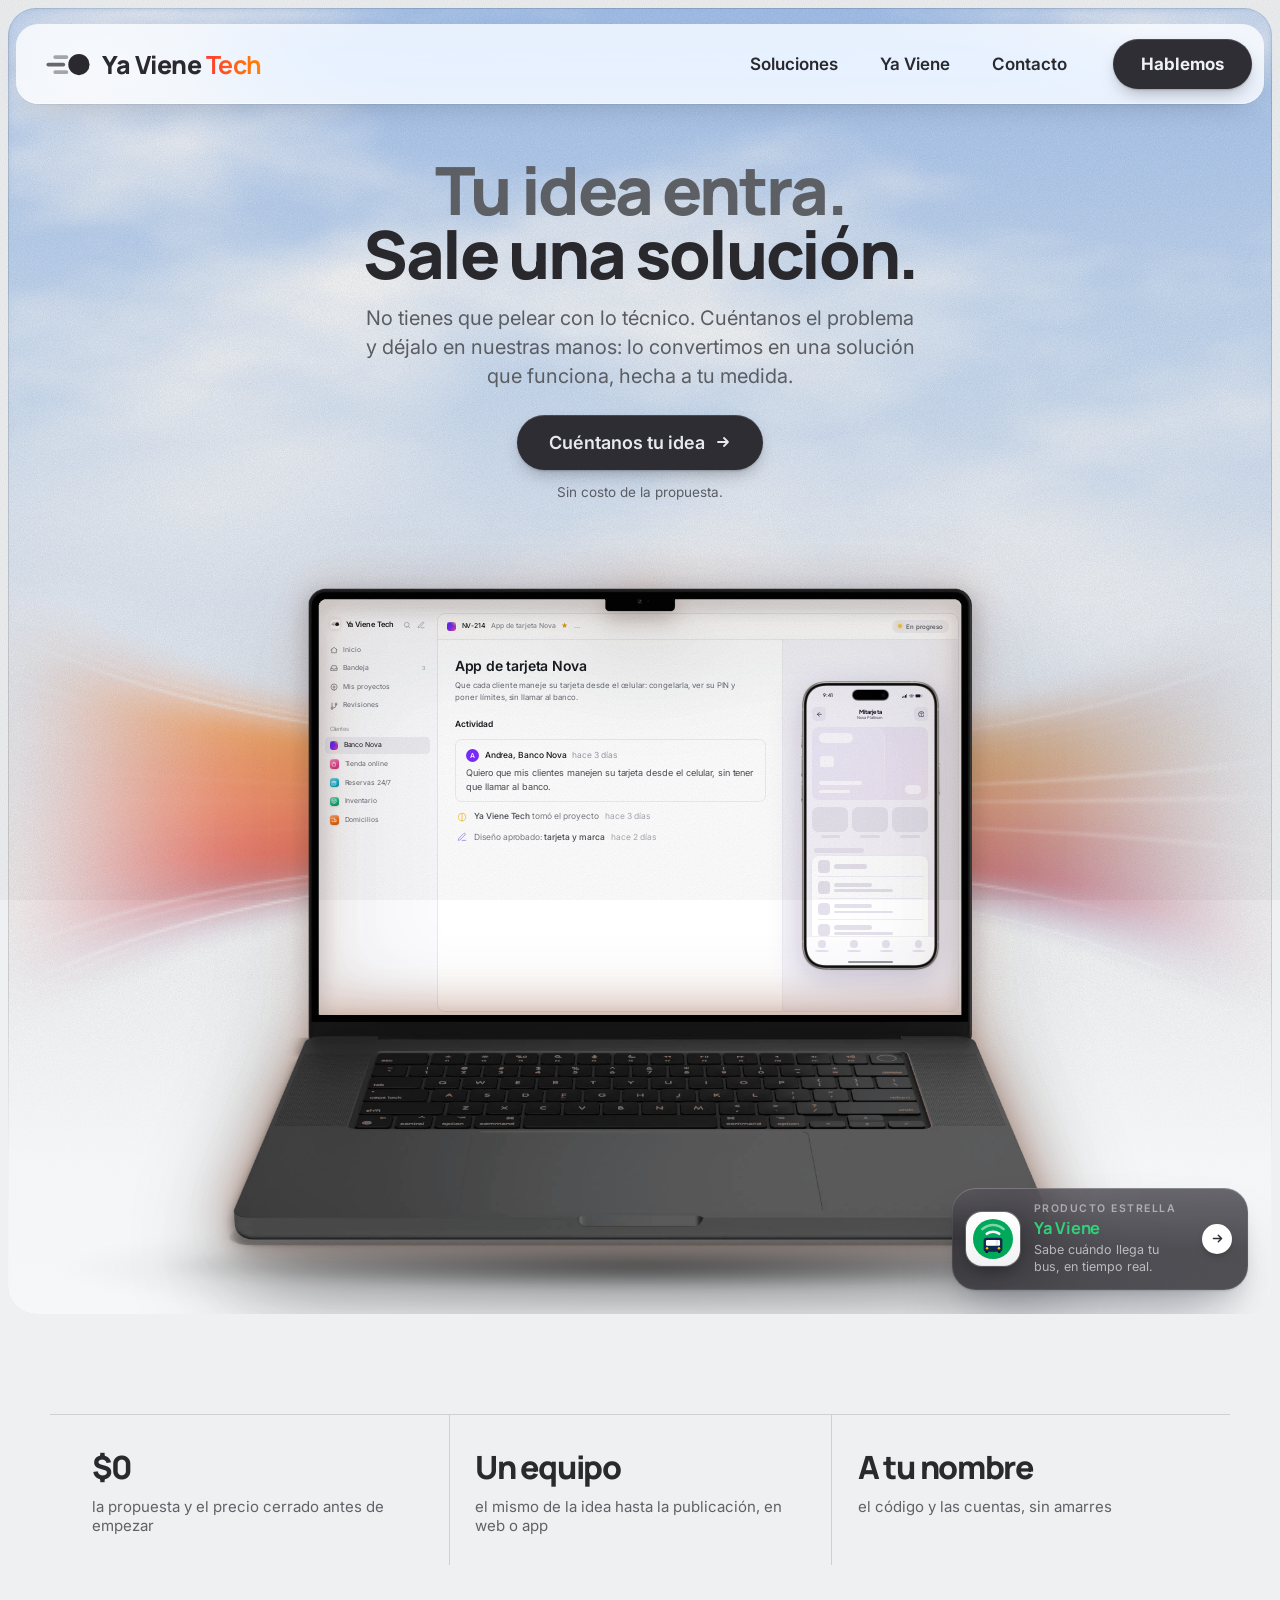
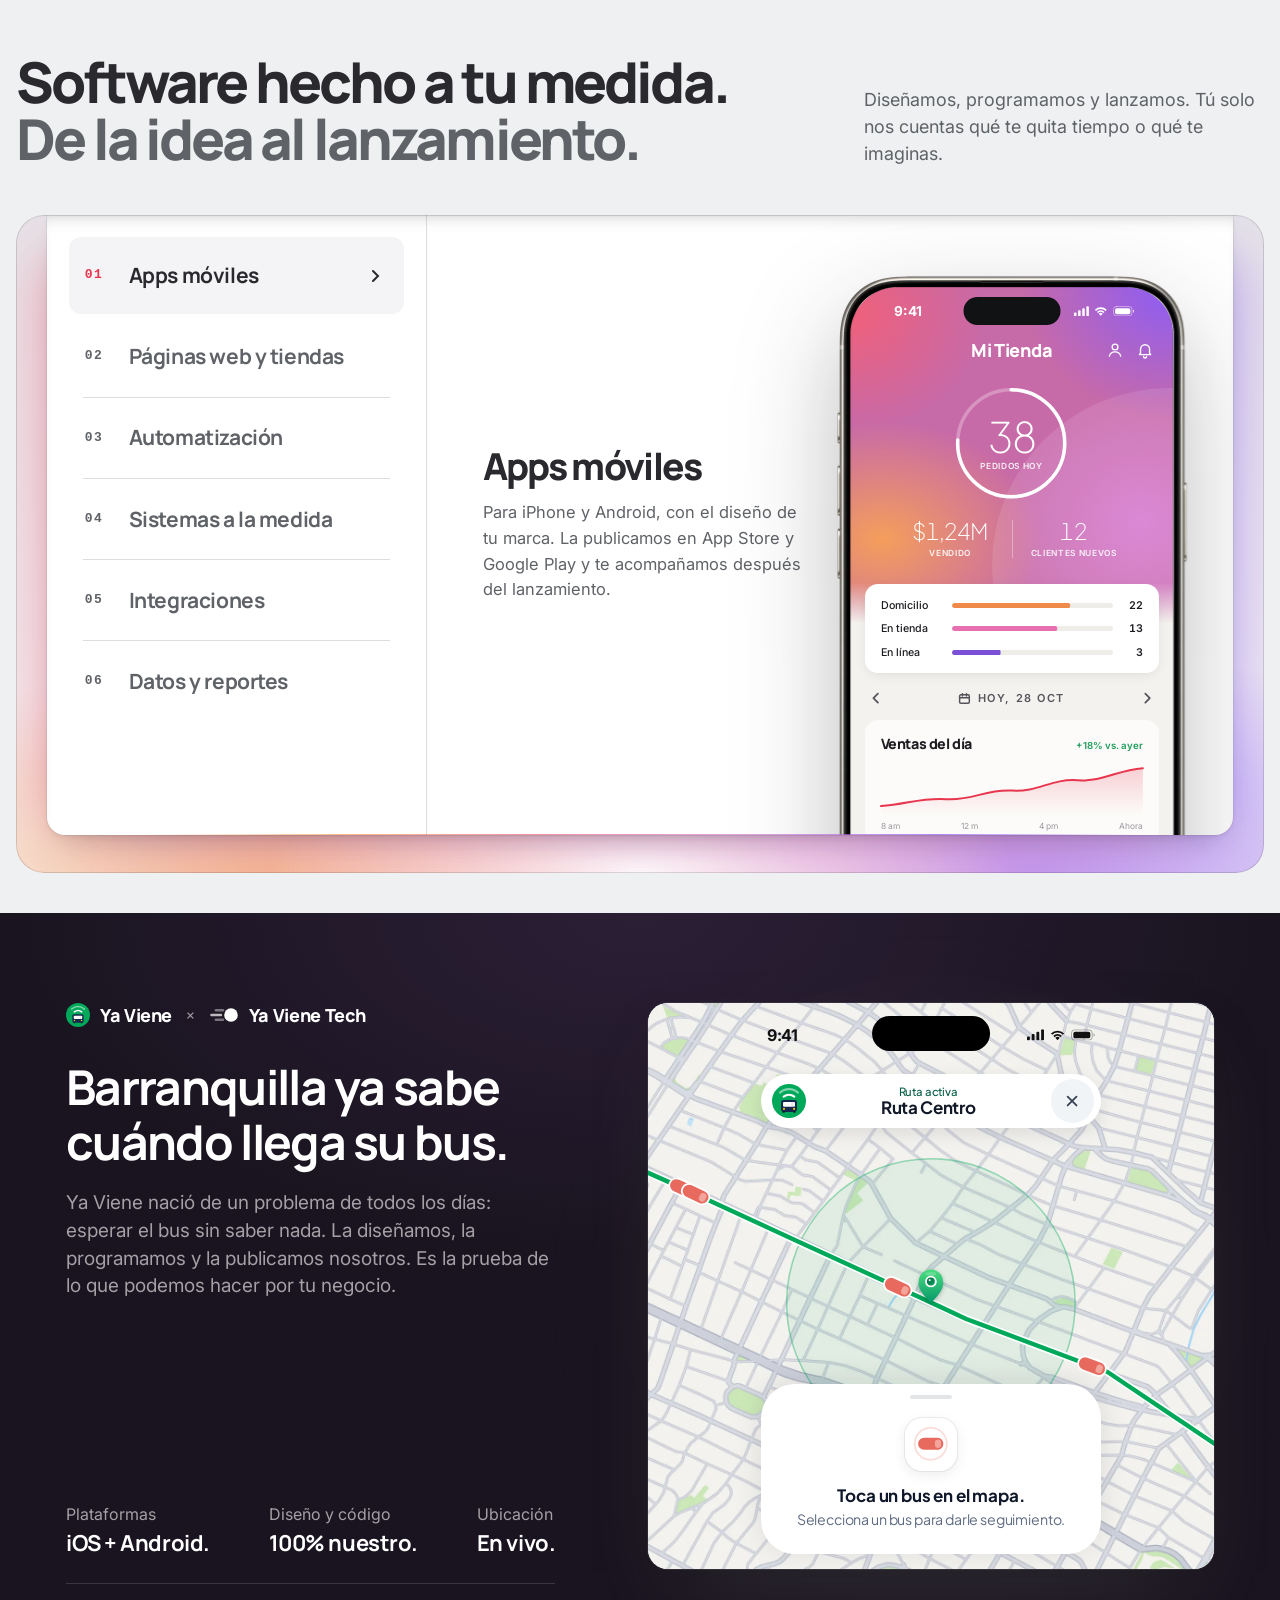
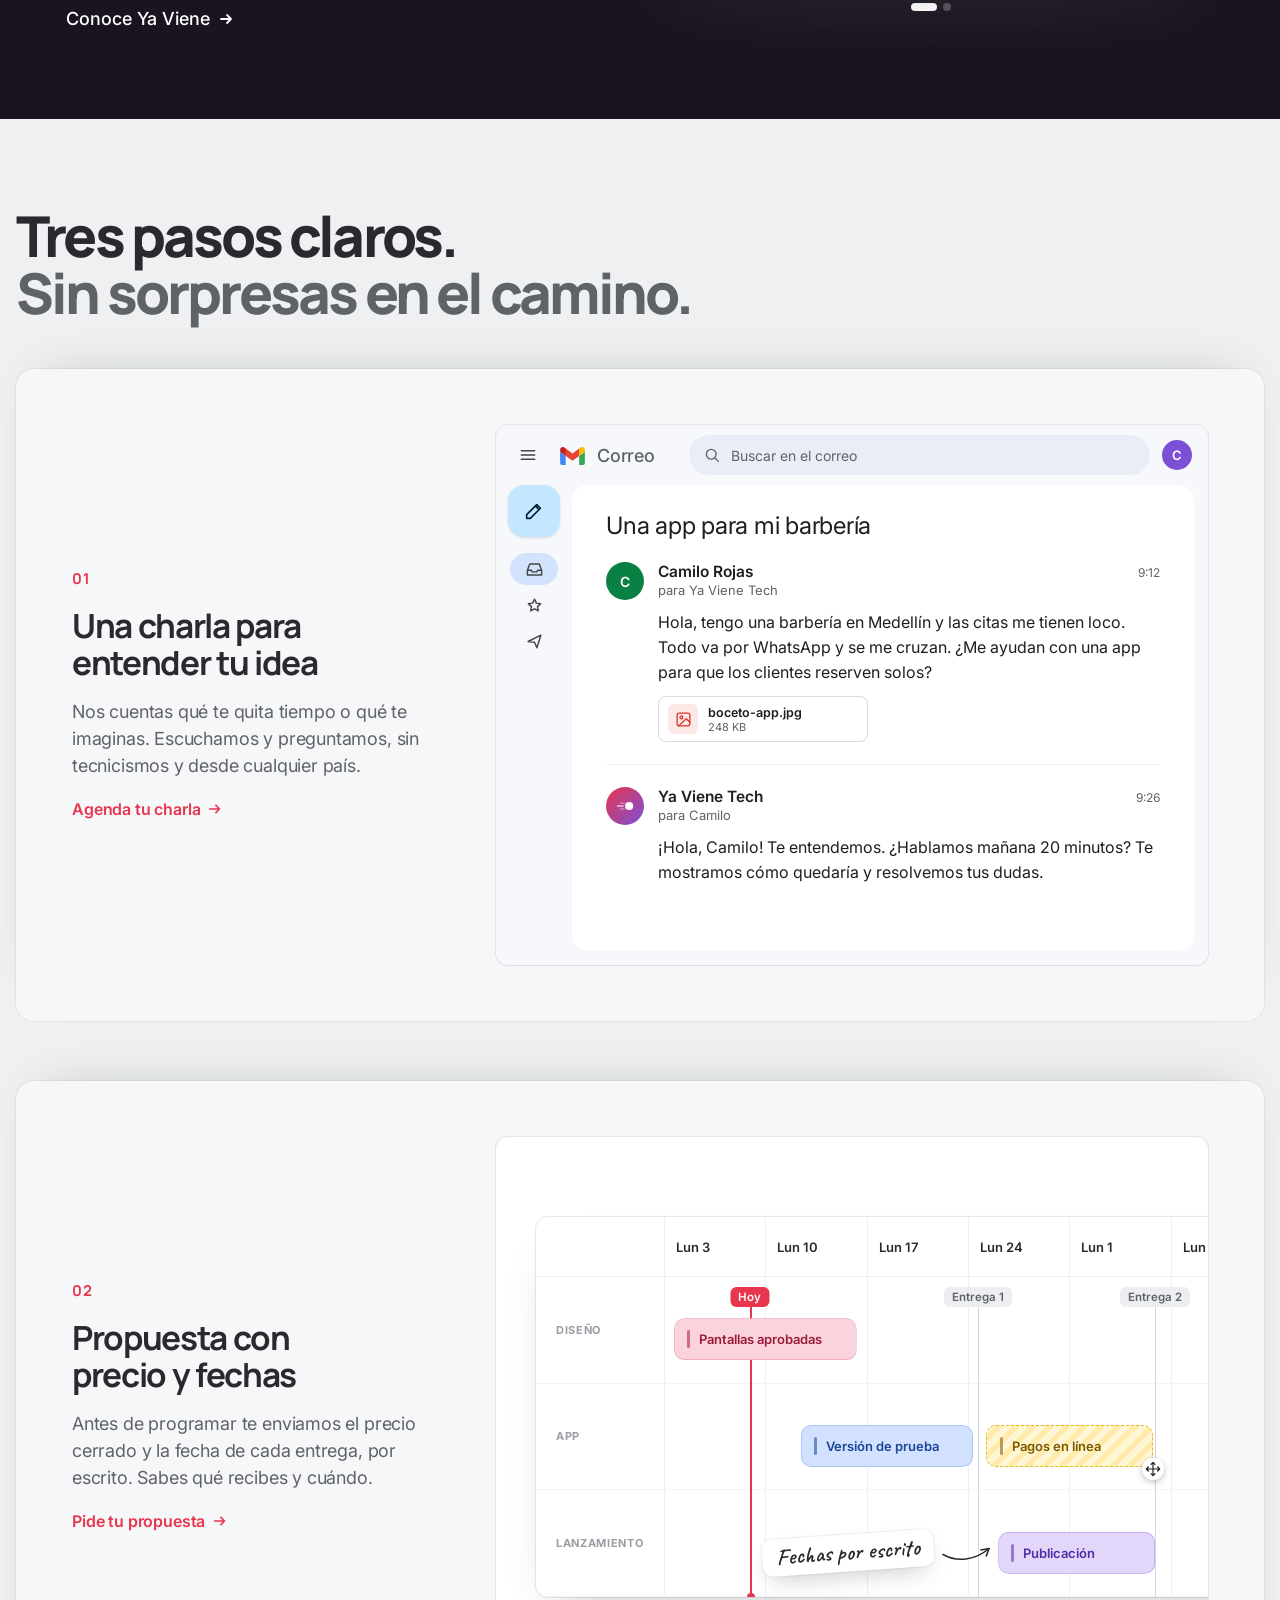
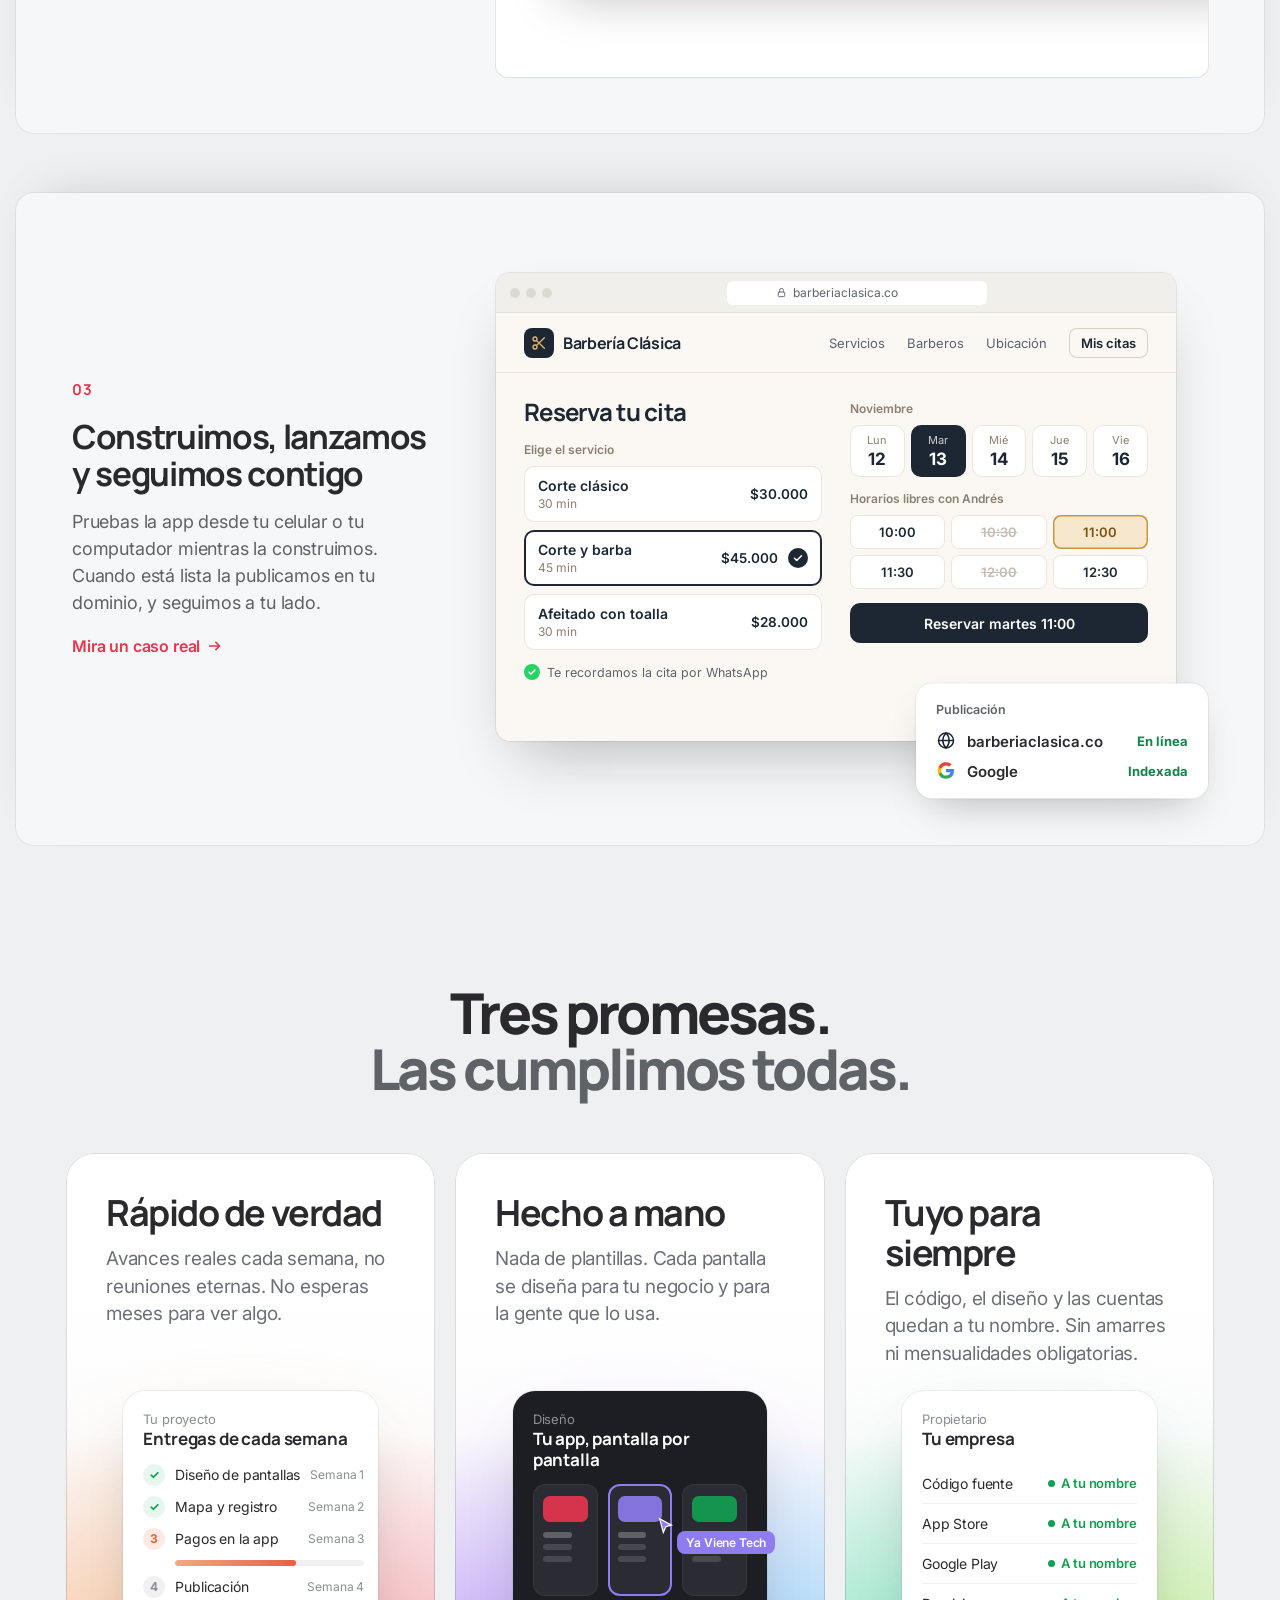
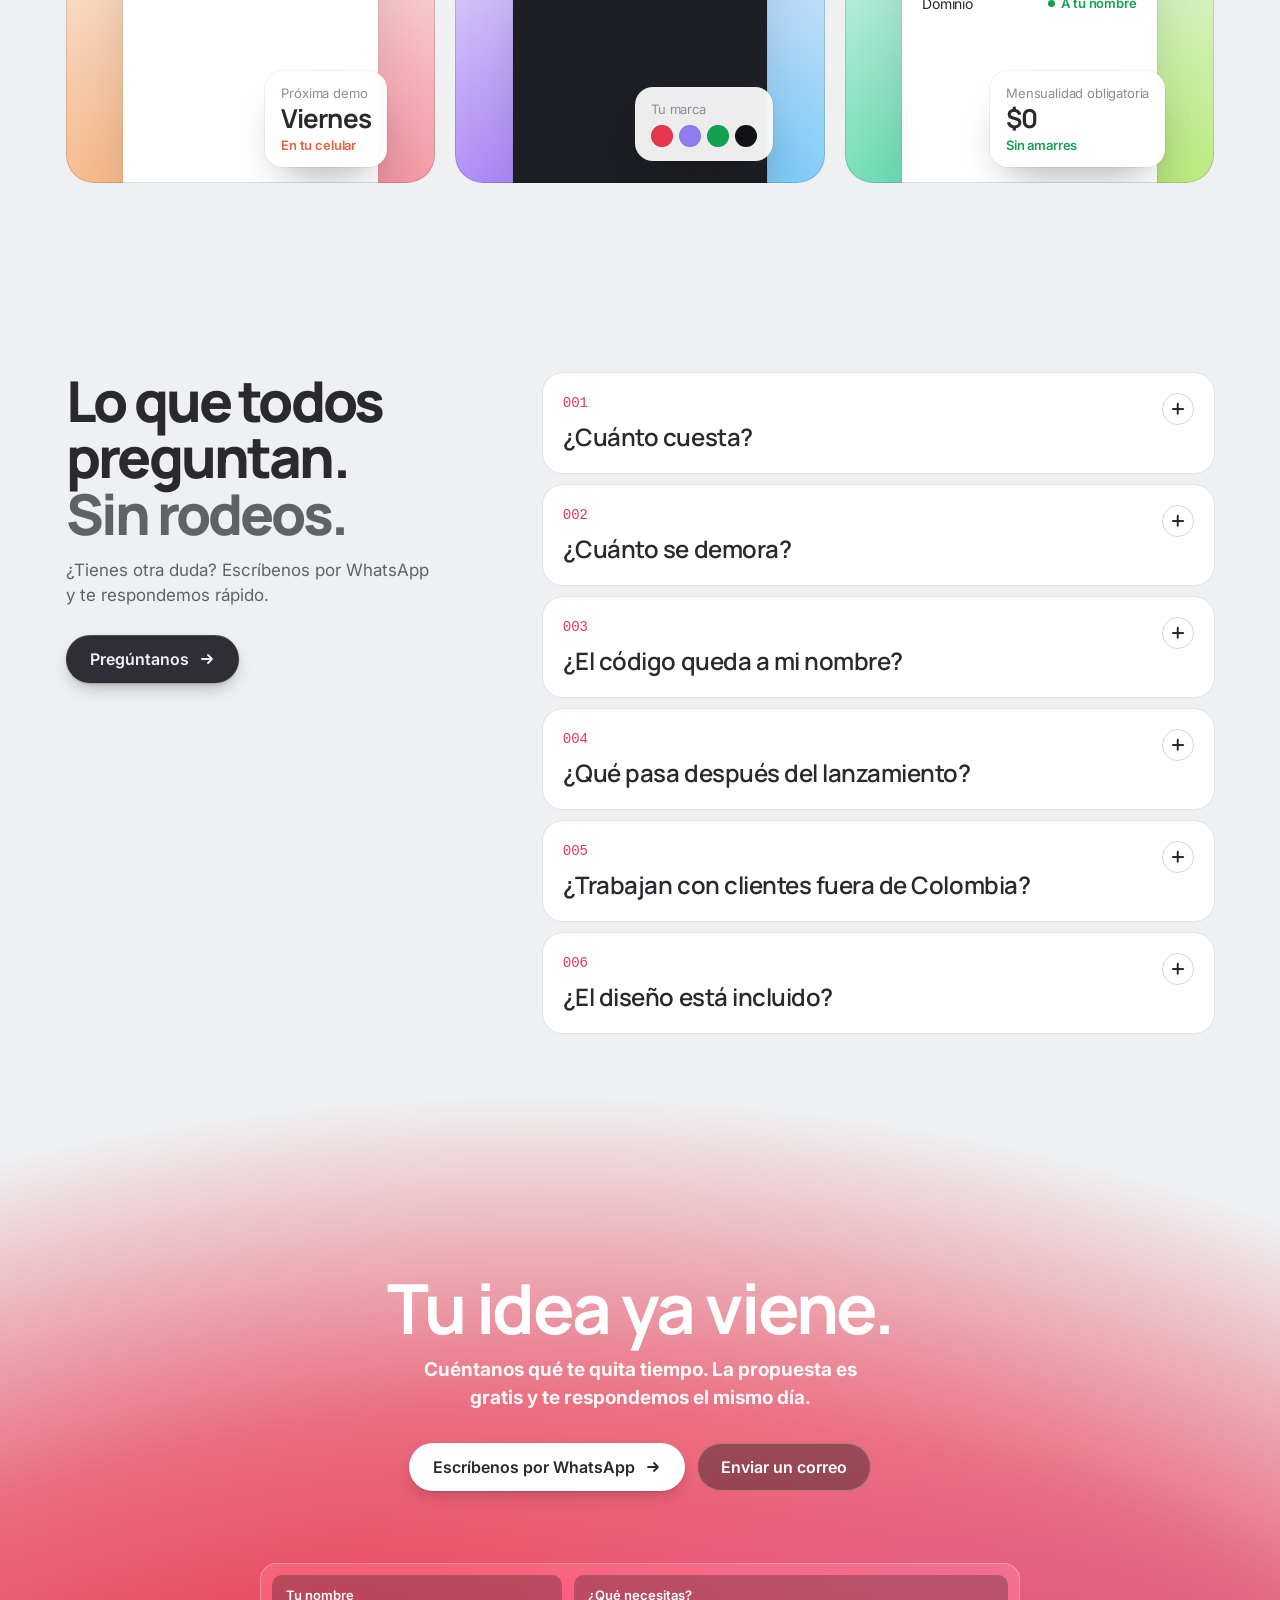
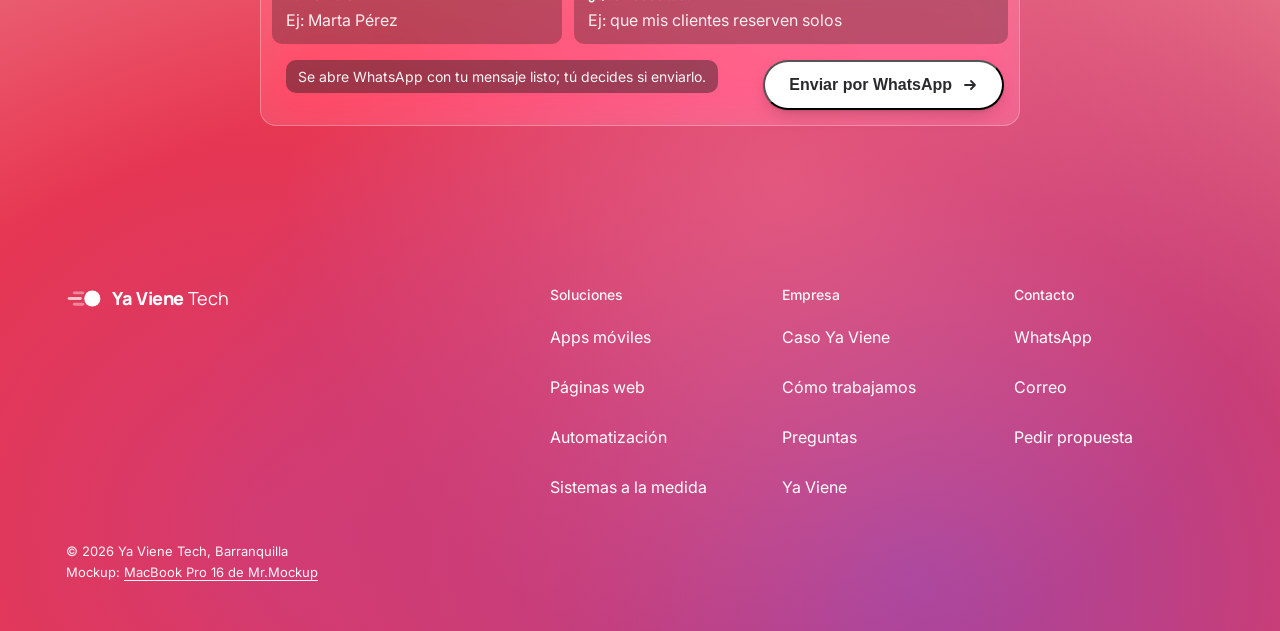
==== commit 3d3261eb: "Proceso: la línea de tiempo sale por la derecha del panel, como en la referencia" ====
--- a/index.html
+++ b/index.html
@@ -547,7 +547,7 @@
       </div>
       <div class="how-art tl" aria-hidden="true">
         <div class="tl-g">
-          <div class="tl-hd"><span></span><span>Lun 3</span><span>Lun 10</span><span>Lun 17</span><span>Lun 24</span><span>Lun 1</span></div>
+          <div class="tl-hd"><span></span><span>Lun 3</span><span>Lun 10</span><span>Lun 17</span><span>Lun 24</span><span>Lun 1</span><span>Lun 8</span></div>
           <div class="tl-rw"><small>Diseño</small></div>
           <div class="tl-rw"><small>App</small></div>
           <div class="tl-rw"><small>Lanzamiento</small></div>
--- a/style.css
+++ b/style.css
@@ -1316,24 +1316,22 @@
 
   /* 02: el cronograma. Cada fase tiene su barra y sus fechas de entrega */
   .tl { --lc: 128px; --hd: 60px; }
-  .tl { background: none; box-shadow: none; border-radius: 0; overflow: visible; }
-  .tl-g { position: absolute; left: 0; right: 0; top: 80px; height: 380px; overflow: hidden; isolation: isolate; display: grid; grid-template-rows: var(--hd) repeat(3, 1fr); border-radius: 12px; background: #fff;
-    box-shadow: 0 0 0 1px rgba(17,18,20,.07), 0 30px 60px -28px rgba(17,18,20,.25); }
-  .tl-g::before { content: ''; position: absolute; z-index: -1; left: var(--lc); right: 0; top: 0; bottom: 0; background: repeating-linear-gradient(90deg, #eef0f2 0 1px, transparent 1px 20%); }
-  .tl-hd { display: grid; grid-template-columns: var(--lc) repeat(5, 1fr); align-items: center; border-bottom: 1px solid #eef0f2; font-size: 13px; font-weight: 600; color: #2a292e; }
+  .tl-g { --tw: calc((100% - var(--lc)) * 5 / 6); position: absolute; left: 40px; right: -64px; top: 80px; height: 380px; overflow: hidden; isolation: isolate; display: grid; grid-template-rows: var(--hd) repeat(3, 1fr); border-radius: 12px; background: #fff;
+    box-shadow: 0 0 0 1px rgba(17,18,20,.09), 0 24px 48px -26px rgba(17,18,20,.28); }
+  .tl-g::before { content: ''; position: absolute; z-index: -1; left: var(--lc); right: 0; top: 0; bottom: 0; background: repeating-linear-gradient(90deg, #eef0f2 0 1px, transparent 1px calc(100% / 6)); }
+  .tl-hd { display: grid; grid-template-columns: var(--lc) repeat(6, 1fr); align-items: center; border-bottom: 1px solid #eef0f2; font-size: 13px; font-weight: 600; color: #2a292e; }
   .tl-hd span { padding-left: 12px; }
   .tl-rw { display: flex; align-items: center; padding-left: 20px; border-bottom: 1px solid #f3f4f6; }
   .tl-rw:last-child { border: 0; }
   .tl-rw small { font-size: 11px; font-weight: 700; letter-spacing: .06em; text-transform: uppercase; color: #9a9da3; }
   /* Marcas de fecha: el chip arriba y su línea fina hasta el fondo */
-  .tl-ch { position: absolute; top: calc(var(--hd) + 10px); bottom: 0; left: calc(var(--lc) + (100% - var(--lc)) * var(--x)); width: 1px; background: #d3d6db; }
+  .tl-ch { position: absolute; top: calc(var(--hd) + 10px); bottom: 0; left: calc(var(--lc) + var(--tw) * var(--x)); width: 1px; background: #d3d6db; }
   .tl-ch b { position: absolute; top: 0; left: 0; transform: translateX(-50%); padding: 3px 8px; border-radius: 6px; background: #eceef1; color: #5f6267; font-size: 11.5px; font-weight: 600; white-space: nowrap; }
-  .tl-ult b { transform: translateX(calc(-100% + 1px)); }
   .tl-hoy { width: 2px; margin-left: -.5px; background: #e8364f; }
   .tl-hoy b { background: #e8364f; color: #fff; }
   .tl-hoy::before { content: ''; position: absolute; left: 50%; bottom: -4px; width: 8px; height: 8px; margin-left: -4px; border-radius: 50%; background: #e8364f; }
   .tl-bar { --fila: calc((100% - var(--hd)) / 3); position: absolute; z-index: 1; height: 42px; display: flex; align-items: center; padding: 0 13px; border-radius: 10px; font-size: 13px; font-weight: 600; white-space: nowrap;
-    left: calc(var(--lc) + (100% - var(--lc)) * var(--a)); width: calc((100% - var(--lc)) * var(--w)); top: calc(var(--hd) + var(--fila) * var(--r) + var(--fila) / 2 - 12px);
+    left: calc(var(--lc) + var(--tw) * var(--a)); width: calc(var(--tw) * var(--w)); top: calc(var(--hd) + var(--fila) * var(--r) + var(--fila) / 2 - 12px);
     background: var(--bg); color: var(--tx); box-shadow: inset 0 0 0 1px var(--bd); }
   .tl-bar i { font-style: normal; overflow: hidden; text-overflow: ellipsis; }
   .tl-bar::before { content: ''; flex: none; width: 3px; height: 18px; margin-right: 9px; border-radius: 2px; background: var(--tx); opacity: .55; }
@@ -1344,7 +1342,7 @@
   .b3 { --tx: #7a5900; box-shadow: none; border: 1.5px dashed #e2b52b; background: repeating-linear-gradient(135deg, #fff6d6 0 6px, #ffecaa 6px 12px); }
   .tl-bar .tl-cur { position: absolute; right: -12px; bottom: -14px; width: 22px; height: 22px; padding: 3px; border-radius: 50%; background: #fff; fill: none; stroke: #1f1f1f; stroke-width: 1.8; stroke-linecap: round;
     box-shadow: 0 2px 6px rgba(17,18,20,.25); }
-  .tl-nota { position: absolute; z-index: 2; right: calc((100% - var(--lc)) * .34 + 4px); top: calc(var(--hd) + (100% - var(--hd)) * 5 / 6 + 9px); translate: 0 -50%; display: flex; align-items: center; }
+  .tl-nota { position: absolute; z-index: 2; right: calc(100% - var(--lc) - var(--tw) * .66 + 4px); top: calc(var(--hd) + (100% - var(--hd)) * 5 / 6 + 9px); translate: 0 -50%; display: flex; align-items: center; }
   .tl-nota b { padding: 6px 14px 8px; border-radius: 10px; background: #fff; transform: rotate(-4deg); font: 600 23px/1 Caveat, cursive; color: #2a292e; white-space: nowrap;
     box-shadow: 0 0 0 1px rgba(17,18,20,.06), 0 10px 24px -10px rgba(17,18,20,.3); }
   .tl-nota svg { width: 54px; height: 30px; margin: -6px 0 0 6px; fill: none; stroke: #2a292e; stroke-width: 1.6; stroke-linecap: round; stroke-linejoin: round; }
@@ -1583,10 +1581,11 @@
     .gm-sub b { font-size: 18px; }
     .gm-tx { font-size: 13.5px; }
     .tl { --lc: 0px; --hd: 44px; }
-    .tl { height: 340px; }
-    .tl-g { top: 10px; height: 320px; }
+    .tl { height: 360px; }
+    .tl-g { left: 12px; right: -44px; top: 20px; height: 320px; }
+    .tl-ult b { transform: translateX(calc(-100% + 1px)); }
     .tl-rw small { display: none; }
-    .tl-hd { grid-template-columns: 0 repeat(5, 1fr); font-size: 11.5px; }
+    .tl-hd { grid-template-columns: 0 repeat(6, 1fr); font-size: 11.5px; }
     .tl-hd span { padding-left: 6px; }
     .tl-bar { height: 36px; padding: 0 9px; font-size: 11.5px; }
     .tl-bar::before { display: none; }
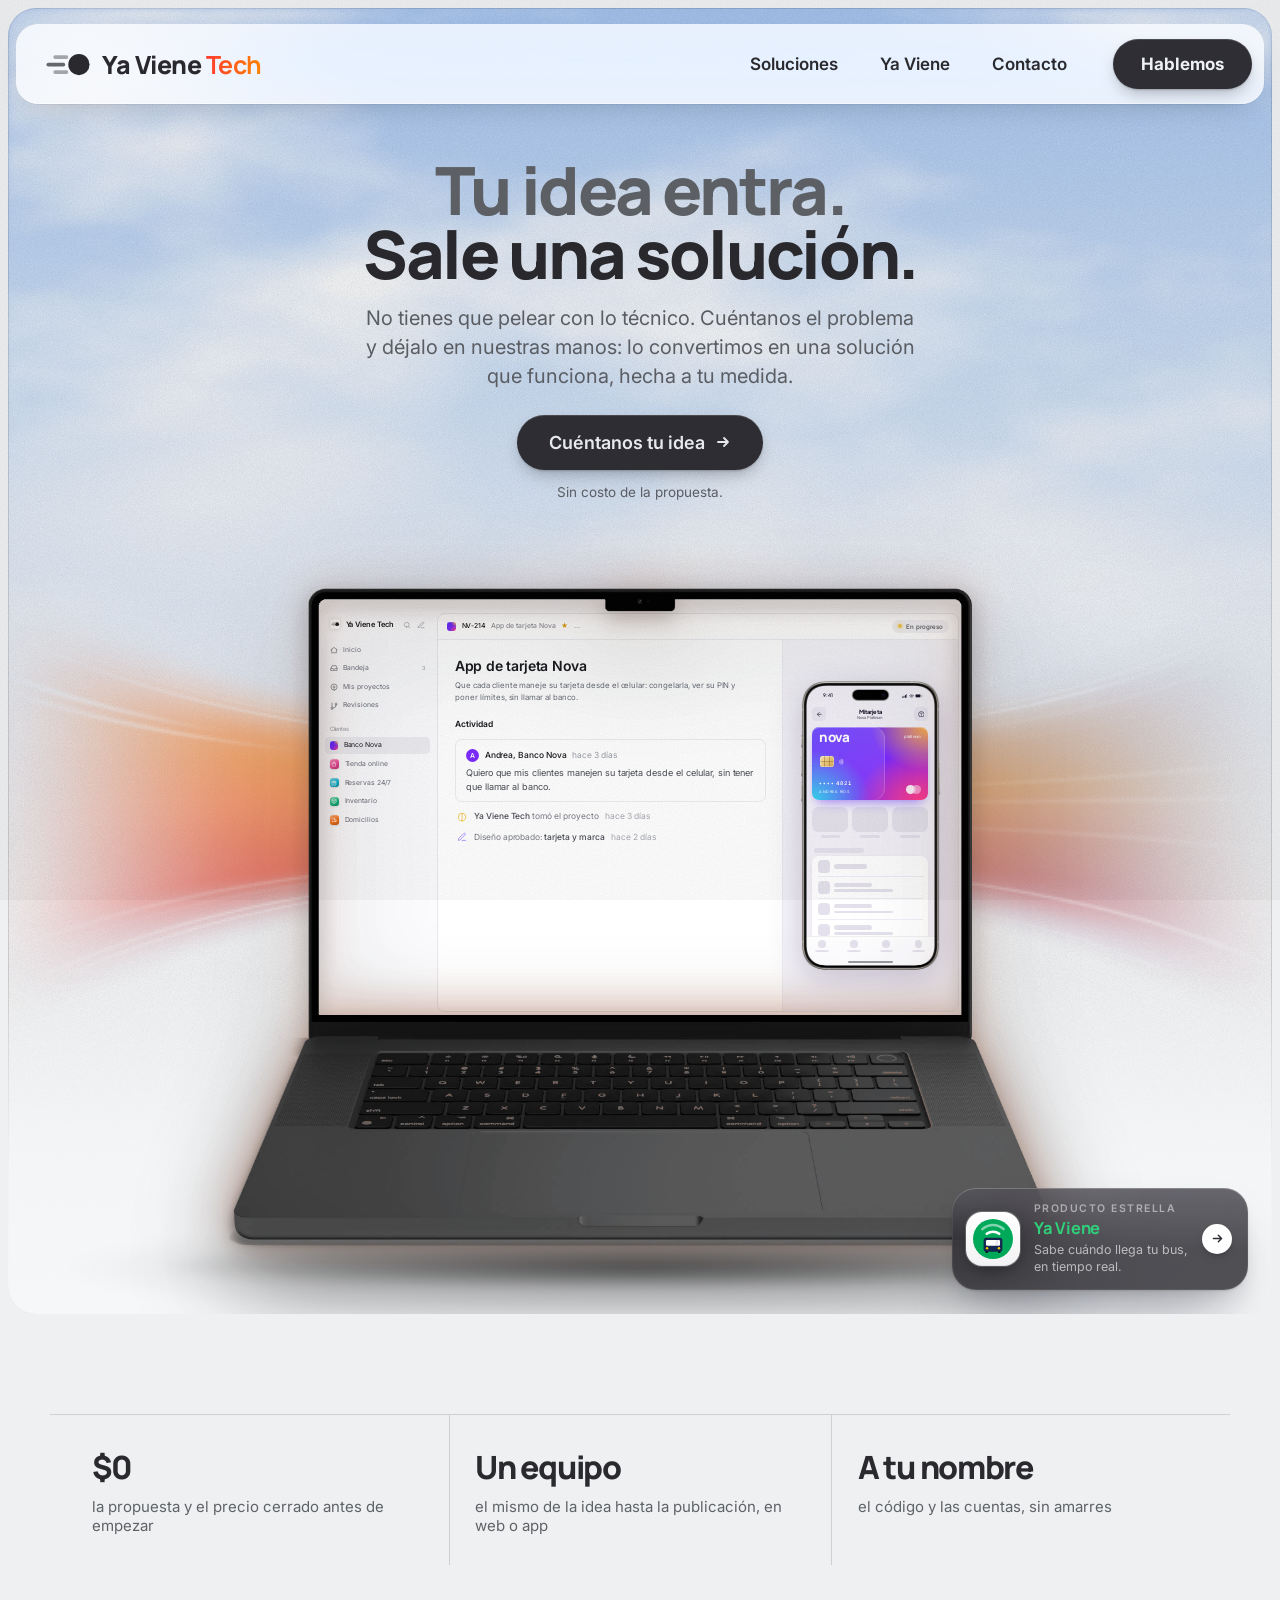
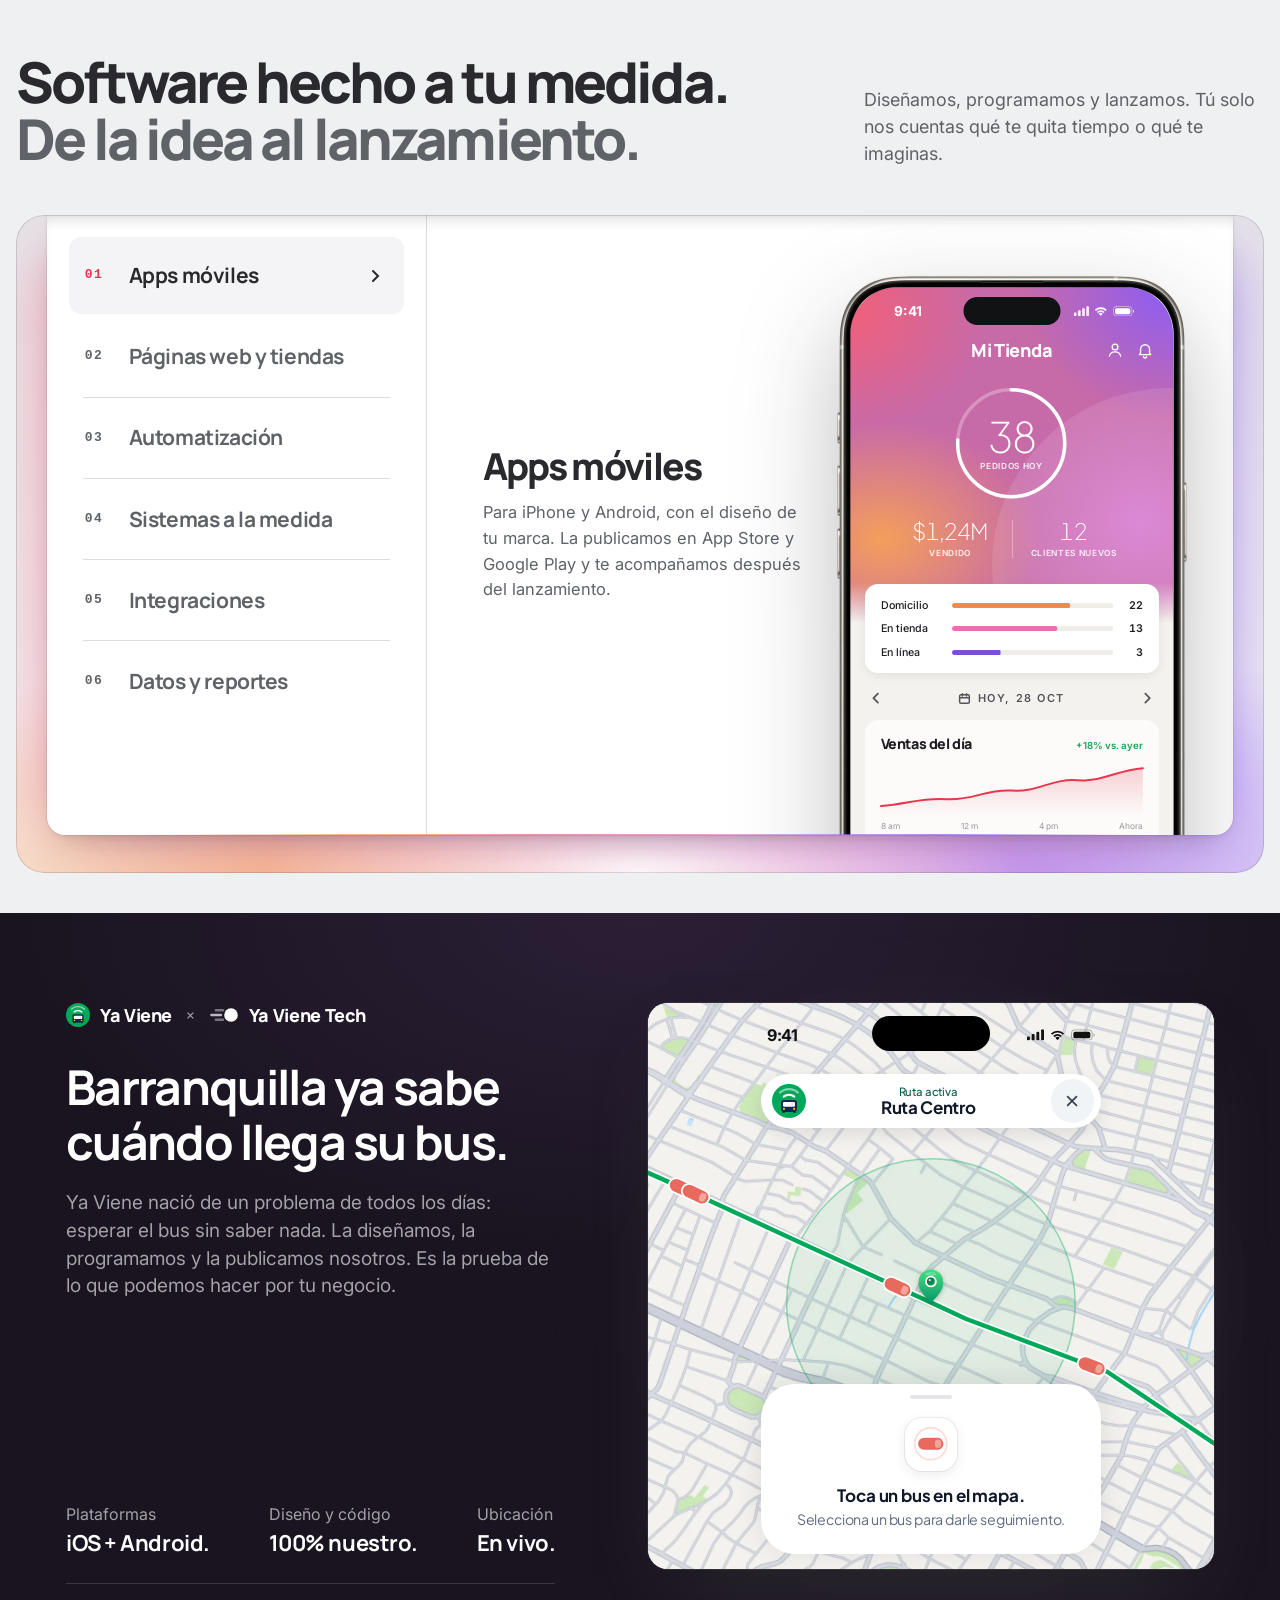
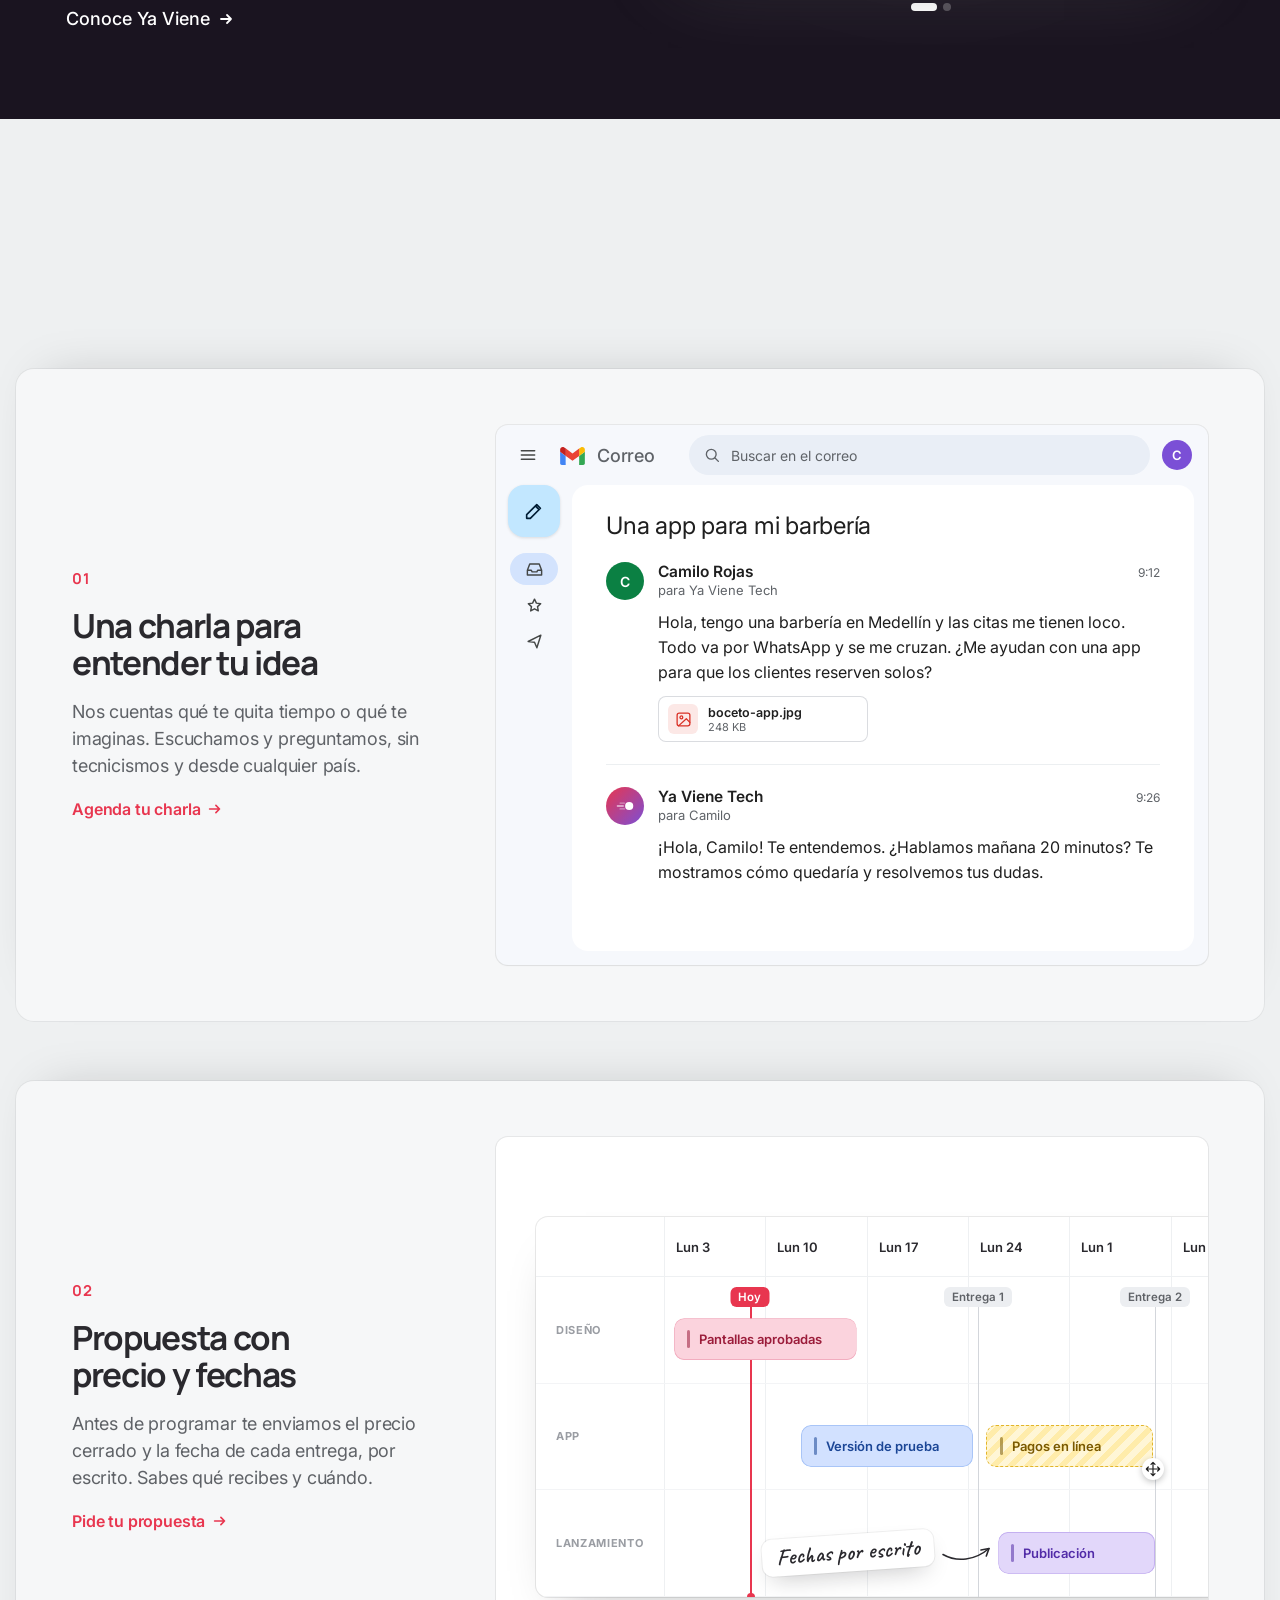
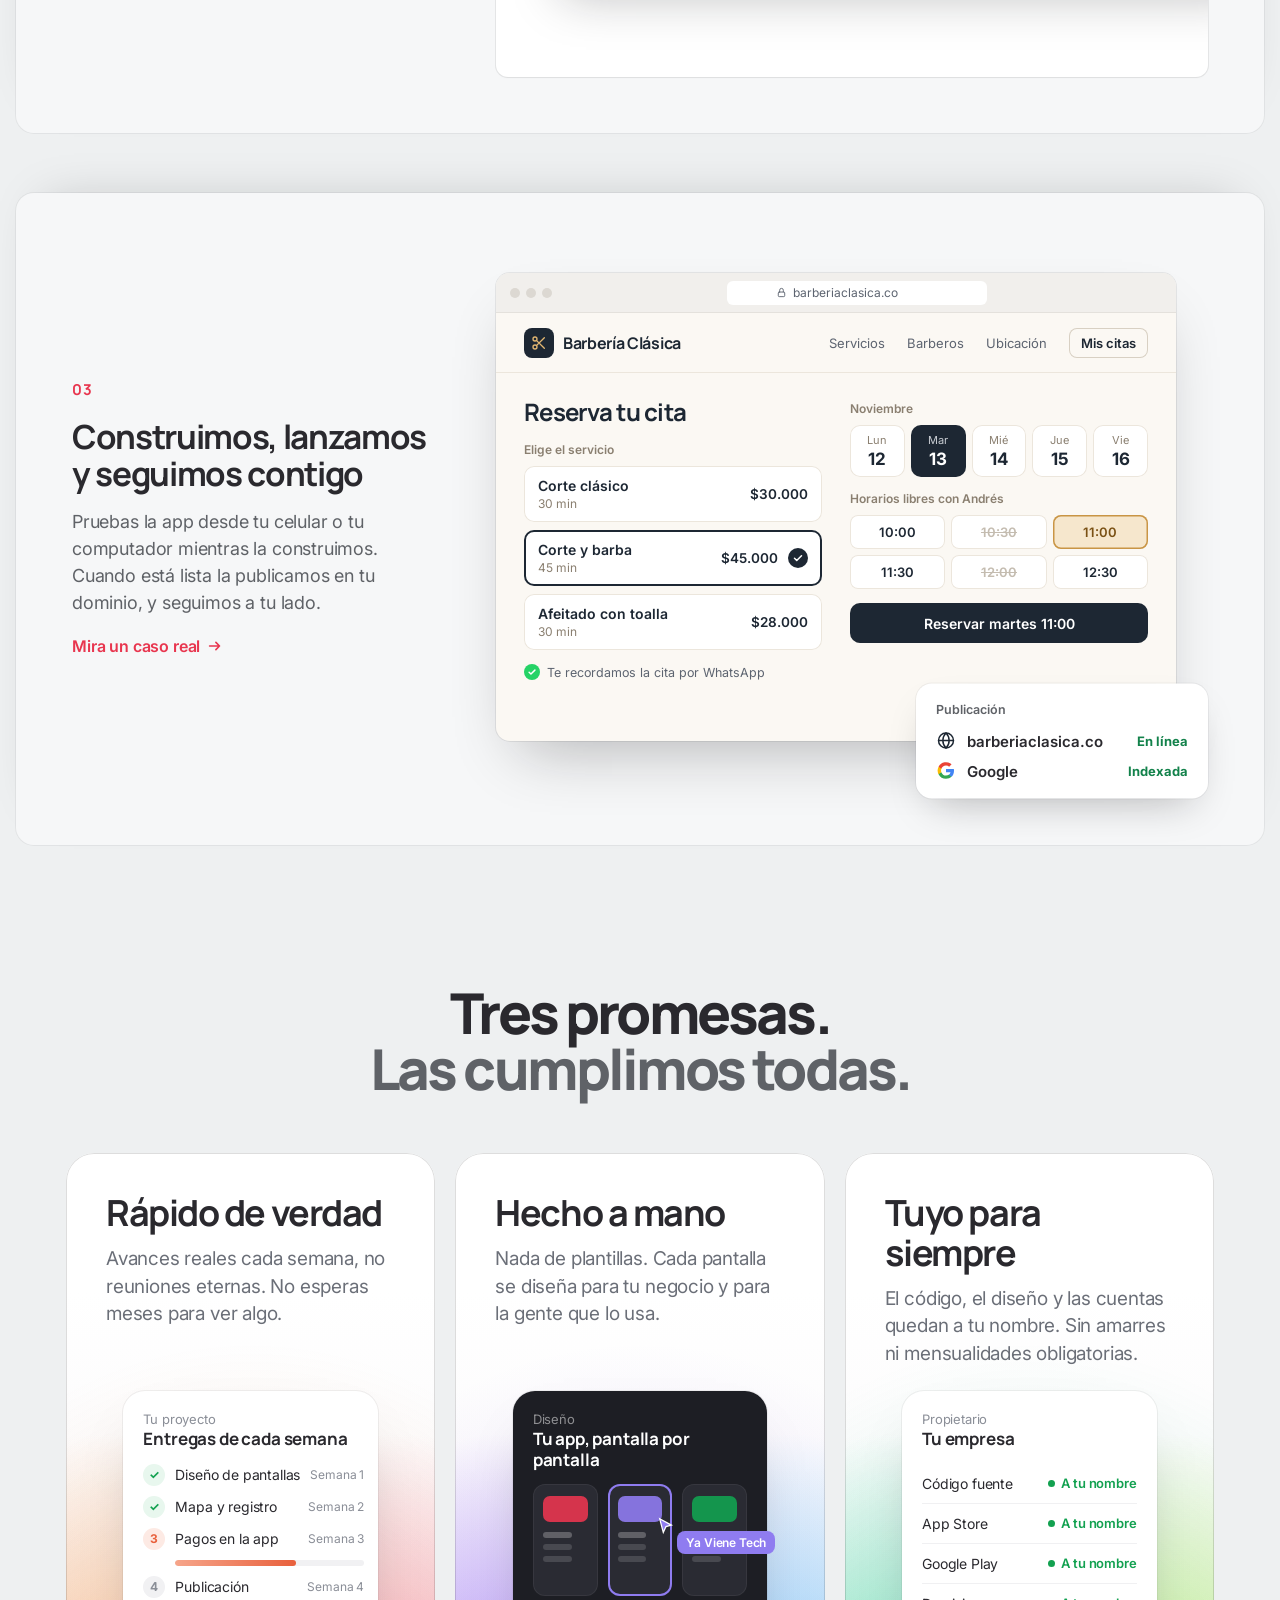
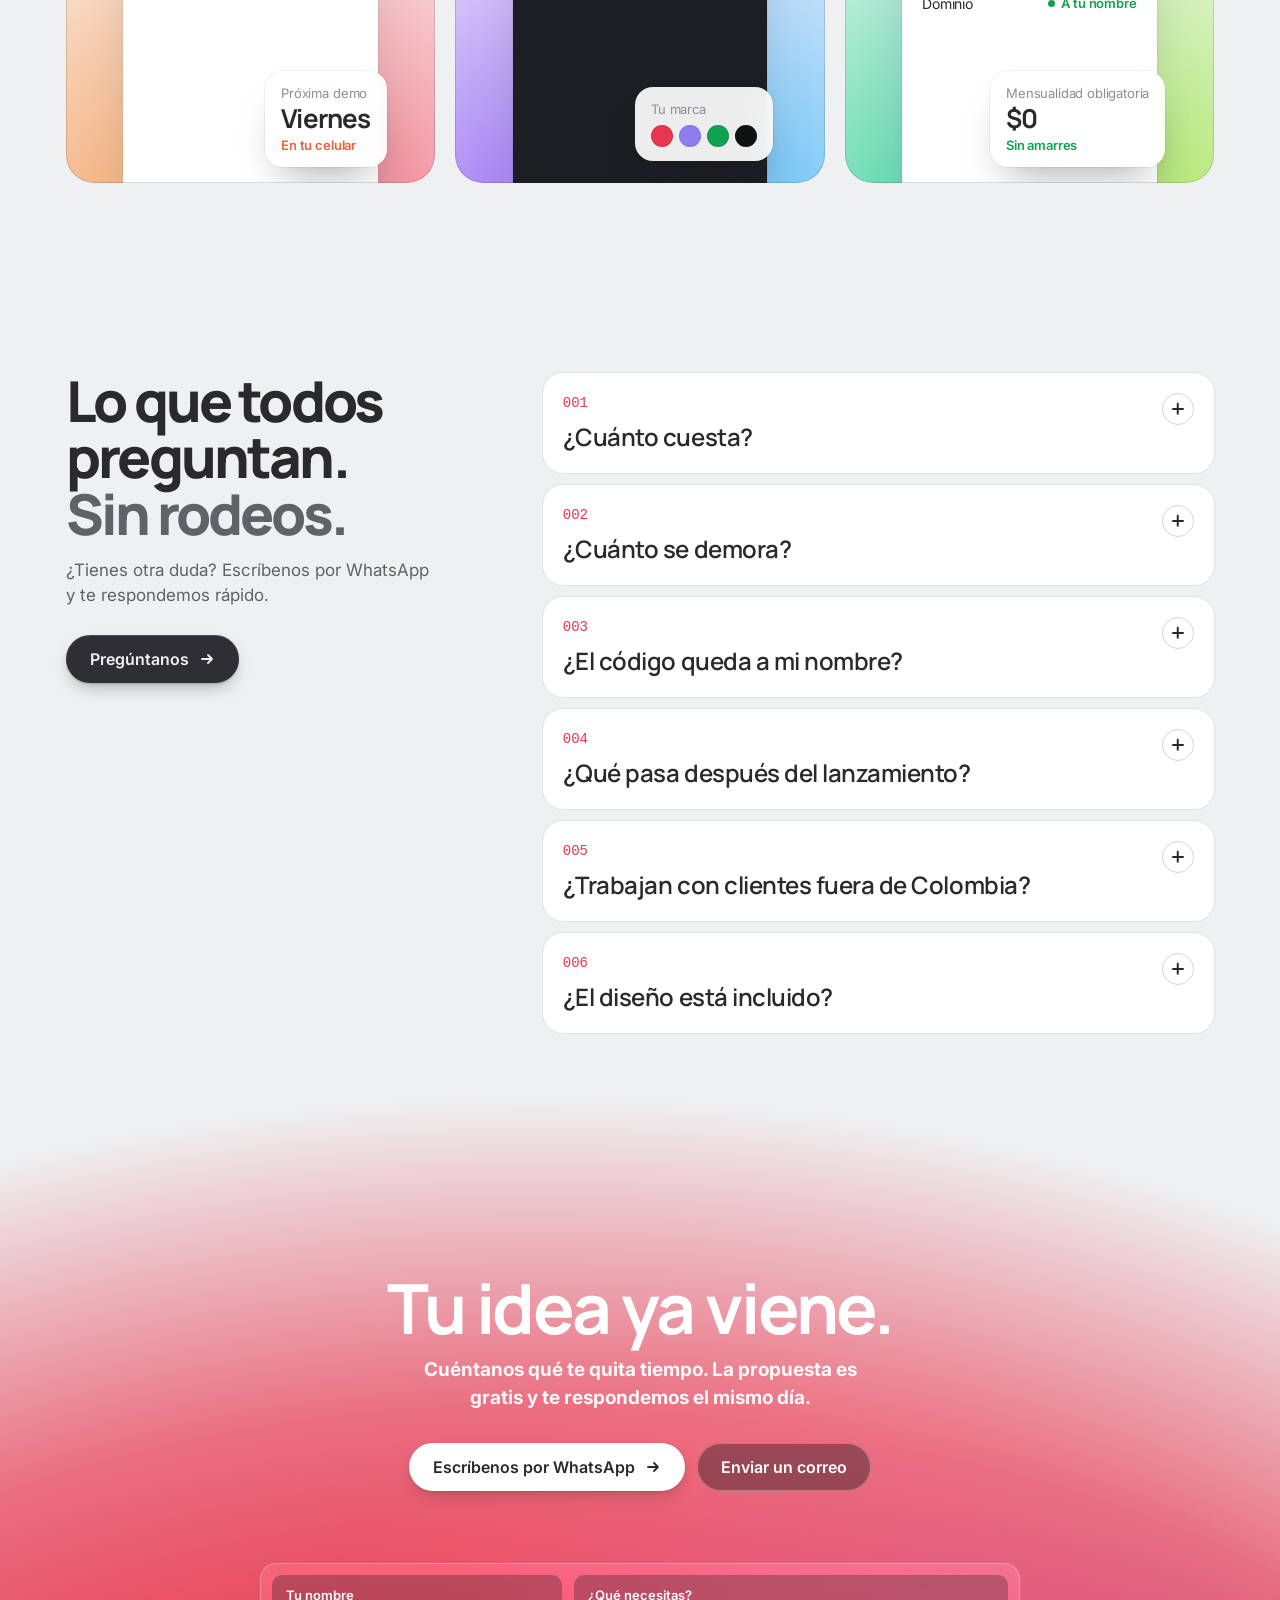
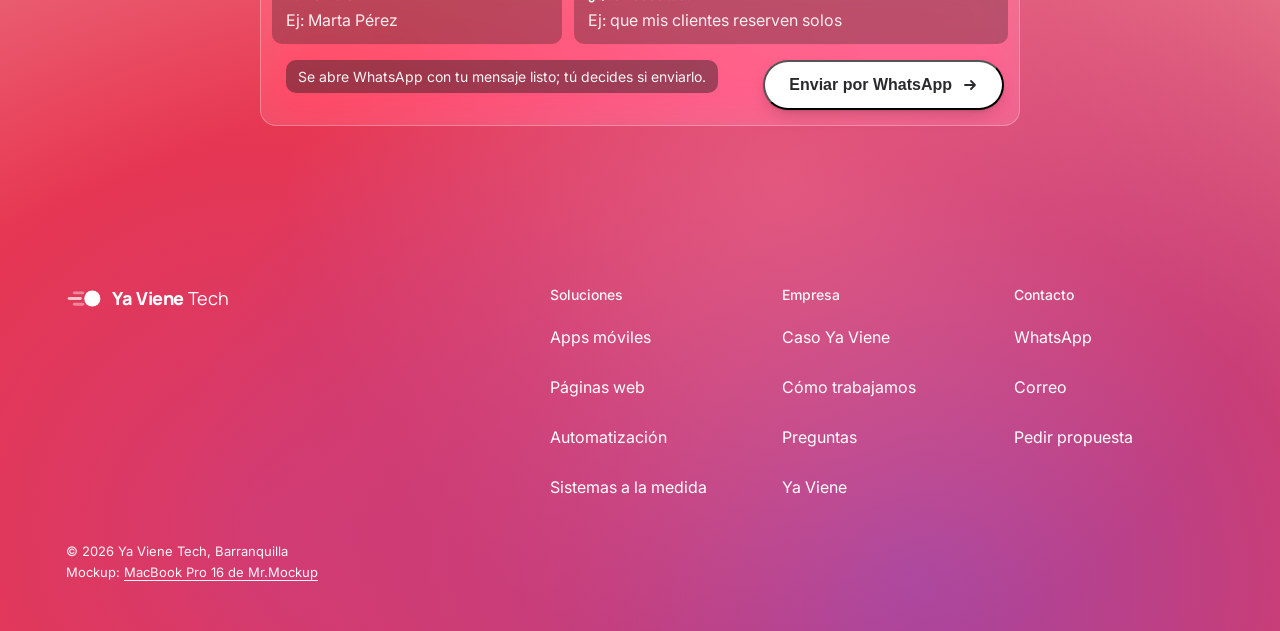
==== commit 618a5e56: "Bloquea doble envío, color-scheme claro, textos en rem, feedback al tocar filas y textarea que crece" ====
--- a/index.html
+++ b/index.html
@@ -3,6 +3,7 @@
 <head>
 <meta charset="utf-8">
 <meta name="viewport" content="width=device-width, initial-scale=1">
+<meta name="color-scheme" content="light">
 <title>Ya Viene Tech</title>
 <link rel="icon" href="assets/favicon.svg" type="image/svg+xml">
 <meta name="description" content="Tu idea entra, sale una solución. Software, apps y automatización a la medida.">
--- a/style.css
+++ b/style.css
@@ -81,11 +81,11 @@
   }
   .brand { display: flex; align-items: center; gap: 10px; margin-right: auto; padding: 12px 0; border-radius: 12px; }
   .brand svg { width: 48px; height: 25px; }
-  .brand span { font-family: Manrope, sans-serif; font-size: 25px; letter-spacing: -.02em; white-space: nowrap; }
+  .brand span { font-family: Manrope, sans-serif; font-size: 1.5625rem; letter-spacing: -.02em; white-space: nowrap; }
   .brand b { font-weight: 800; }
   nav .links { display: flex; gap: 6px; }
-  nav .links a { white-space: nowrap; padding: 12px 18px; border-radius: 999px; font-size: 17px; font-weight: 600; color: var(--ink); transition: background .2s, transform .5s cubic-bezier(.2,.8,.2,1), scale .12s ease-out; }
-  nav .btn { font-size: 17px; font-weight: 700; padding: 15px 28px; }
+  nav .links a { white-space: nowrap; padding: 12px 18px; border-radius: 999px; font-size: 1.0625rem; font-weight: 600; color: var(--ink); transition: background .2s, transform .5s cubic-bezier(.2,.8,.2,1), scale .12s ease-out; }
+  nav .btn { font-size: 1.0625rem; font-weight: 700; padding: 15px 28px; }
   nav .links a:hover { background: rgba(17,18,20,.05); transform: translateY(-2px); }
   /* Menú de secciones en pantallas angostas: disclosure nativo sobre vidrio, sin JS extra (mismo corte donde .links desaparece) */
   .mnav { display: none; }
@@ -97,12 +97,12 @@
     .mnav[open] summary { background: rgba(17,18,20,.1); }
     .mnav[open] summary svg { transform: rotate(90deg); }
     .mnav-x { position: absolute; top: calc(100% + 12px); right: 0; z-index: 12; display: grid; gap: 4px; min-width: 218px; padding: 10px; border-radius: 18px; background: rgba(255,255,255,.92); -webkit-backdrop-filter: blur(24px) saturate(180%); backdrop-filter: blur(24px) saturate(180%); box-shadow: inset 0 0 0 1px rgba(17,18,20,.06), 0 30px 60px -24px rgba(17,18,20,.4); animation: rise .35s cubic-bezier(.2,.8,.2,1) backwards; }
-    .mnav-x a { padding: 10px 16px; border-radius: 12px; font-size: 16px; font-weight: 600; text-decoration: none; color: var(--ink); }
+    .mnav-x a { padding: 10px 16px; border-radius: 12px; font-size: 1rem; font-weight: 600; text-decoration: none; color: var(--ink); }
     .mnav-x a:hover { background: rgba(17,18,20,.05); }
   }
   .btn {
     display: inline-flex; align-items: center; gap: 10px; border-radius: 999px;
-    background: var(--ink-2); color: #eef1f6; font-weight: 600; font-size: 16px; padding: 14px 24px;
+    background: var(--ink-2); color: #eef1f6; font-weight: 600; font-size: 1rem; padding: 14px 24px;
     transition: background .2s, transform .5s cubic-bezier(.2,.8,.2,1), scale .12s ease-out;
     box-shadow: inset 0 1px 0 rgba(255,255,255,.14), 0 1px 2px rgba(17,18,20,.2), 0 8px 18px -6px rgba(17,18,20,.35);
   }
@@ -114,7 +114,7 @@
   /* Titular */
   .copy { position: relative; z-index: 4; text-align: center; padding: calc(96px + clamp(28px, 6vh, 64px)) 16px 0; }
   h1 {
-    font-family: Manrope, sans-serif; font-weight: 800; font-size: clamp(38px, 5.2vw, 76px);
+    font-family: Manrope, sans-serif; font-weight: 800; font-size: clamp(2.375rem, 5.2vw, 4.75rem);
     line-height: .96; letter-spacing: -.035em; color: var(--muted);
   }
   /* Jerarquía del titular: el planteamiento se atenúa y el desenlace queda a plena tinta */
@@ -127,10 +127,10 @@
     -webkit-background-clip: text; background-clip: text; color: transparent; animation: sheen 9s linear infinite;
   }
   @keyframes sheen { to { background-position: 300% 0; } }
-  .sub { margin: 18px auto 0; max-width: 560px; color: #5d6066; font-size: clamp(16px, 1.6vw, 20px); line-height: 1.45; }
+  .sub { margin: 18px auto 0; max-width: 560px; color: #5d6066; font-size: clamp(1rem, 1.6vw, 1.25rem); line-height: 1.45; }
   .cta { margin-top: 24px; display: flex; flex-direction: column; align-items: center; gap: 14px; }
-  .cta .btn { font-size: 18px; padding: 17px 32px; }
-  .cta small { color: #5d6066; font-size: 13.5px; }
+  .cta .btn { font-size: 1.125rem; padding: 17px 32px; }
+  .cta small { color: #5d6066; font-size: 0.8438rem; }
 
   /* Escenario de la MacBook: completa a la vista, sin pasarse del alto de la pantalla */
   .stage { position: relative; z-index: 2; flex: none; width: min(1320px, 100%, 152svh); margin-top: clamp(8px, 3vh, 32px); }
@@ -323,15 +323,15 @@
     -webkit-mask-image: linear-gradient(transparent 0, #000 14%, #000 70%, transparent 80%); mask-image: linear-gradient(transparent 0, #000 14%, #000 70%, transparent 80%); }
   .chip {
     position: absolute; left: 50%; top: 50%; display: flex; align-items: center; gap: 12px; white-space: nowrap;
-    padding: 12px 20px 12px 12px; border-radius: 18px; font-size: 15px; font-weight: 600; line-height: 1.25; letter-spacing: -.01em;
+    padding: 12px 20px 12px 12px; border-radius: 18px; font-size: 0.9375rem; font-weight: 600; line-height: 1.25; letter-spacing: -.01em;
     background: rgba(255,255,255,.94); color: var(--ink);
     box-shadow: var(--shadow), 0 0 0 1px var(--line); will-change: transform, opacity; backface-visibility: hidden;
   }
-  .chip .e { flex: none; width: 36px; height: 36px; border-radius: 11px; background: #f1f2f4; display: grid; place-items: center; font-size: 17px; }
+  .chip .e { flex: none; width: 36px; height: 36px; border-radius: 11px; background: #f1f2f4; display: grid; place-items: center; font-size: 1.0625rem; }
   .chip .e svg, .card .ic svg { width: 56%; height: 56%; }
   .chip .e, .card .ic { color: var(--c); background: color-mix(in srgb, var(--c) 14%, #fff); }
   .chip.sol .e, .out .card .ic { background: color-mix(in srgb, var(--c) 24%, transparent); }
-  .chip small { display: block; font-size: 10.5px; font-weight: 700; letter-spacing: .08em; text-transform: uppercase; color: #a0a2a7; margin-bottom: 2px; }
+  .chip small { display: block; font-size: 0.6562rem; font-weight: 700; letter-spacing: .08em; text-transform: uppercase; color: #a0a2a7; margin-bottom: 2px; }
   .chip.sol { background: rgba(17,18,20,.94); color: #fff; } .chip.sol .e { background: rgba(255,255,255,.1); } .chip.sol small { color: #5fd39a; }
   /* Luz de portal: un velo blanco suave se enciende en la pared, justo donde una tarjeta entra o sale de la Mac.
      Va detrás de las tarjetas, así solo se iluminan las paredes. */
@@ -354,19 +354,19 @@
     background: radial-gradient(120% 80% at 0% 0%, rgba(255,255,255,.1), transparent 55%); }
   .flag:hover { transform: translateY(-4px); }
   .flag .row { display: flex; gap: 14px; align-items: center; padding: 14px 16px 14px 14px; }
-  .flag small { display: block; font-size: 10.5px; font-weight: 600; letter-spacing: .14em; text-transform: uppercase; color: rgba(255,255,255,.5); }
+  .flag small { display: block; font-size: 0.6562rem; font-weight: 600; letter-spacing: .14em; text-transform: uppercase; color: rgba(255,255,255,.5); }
   .flag .badge { flex: none; width: 54px; height: 54px; border-radius: 16px; display: grid; place-items: center;
     background: linear-gradient(180deg, #fff, #f2f2f4); box-shadow: inset 0 -1px 0 rgba(0,0,0,.06), 0 0 0 1px rgba(255,255,255,.2), 0 8px 18px -6px rgba(0,0,0,.45); }
   .flag .badge img { width: 40px; height: 40px; }
   .flag .txt { flex: 1; min-width: 0; }
-  .flag strong { display: block; margin-top: 4px; color: #2fd27a; font: 700 16.5px/1.15 Manrope, sans-serif; letter-spacing: -.015em; }
-  .flag .txt span { display: block; margin-top: 3px; font-size: 12.5px; line-height: 1.4; color: rgba(255,255,255,.62); }
+  .flag strong { display: block; margin-top: 4px; color: #2fd27a; font: 700 1.0312rem/1.15 Manrope, sans-serif; letter-spacing: -.015em; }
+  .flag .txt span { display: block; margin-top: 3px; font-size: 0.7812rem; line-height: 1.4; color: rgba(255,255,255,.62); }
   .flag .go { flex: none; width: 30px; height: 30px; border-radius: 50%; display: grid; place-items: center; background: #fff; color: var(--ink-2);
     box-shadow: 0 4px 10px -4px rgba(0,0,0,.4); transition: transform .5s cubic-bezier(.2,.8,.2,1); }
   .flag .go svg { width: 13px; height: 13px; }
   .flag:hover .go { transform: translateX(2px); }
 
-  .credit { text-align: center; font-size: 12px; color: var(--muted); padding: 18px 16px 28px; }
+  .credit { text-align: center; font-size: 0.75rem; color: var(--muted); padding: 18px 16px 28px; }
   .credit a { text-decoration: underline; text-underline-offset: 2px; }
 
   /* Bento de servicios */
@@ -378,14 +378,14 @@
     max-width: 1180px; margin: clamp(56px, 8vw, 100px) auto 0; padding: 0 16px;
     display: grid; grid-template-columns: repeat(3, 1fr); border-top: 1px solid var(--line);
   }
-  .proof small { display: block; margin-top: 8px; font-size: 15px; color: var(--muted); }
-  .proof b { display: block; font-family: Manrope, sans-serif; font-weight: 800; font-size: clamp(28px, 2.5vw, 38px); letter-spacing: -.04em; color: var(--ink); white-space: nowrap; }
+  .proof small { display: block; margin-top: 8px; font-size: 0.9375rem; color: var(--muted); }
+  .proof b { display: block; font-family: Manrope, sans-serif; font-weight: 800; font-size: clamp(1.75rem, 2.5vw, 2.375rem); letter-spacing: -.04em; color: var(--ink); white-space: nowrap; }
   .proof div { padding: 30px clamp(18px, 2vw, 30px); }
   .proof div + div { border-left: 1px solid var(--line); }
-  .services h2 { font-family: Manrope, sans-serif; font-weight: 800; font-size: clamp(34px, 4.4vw, 60px); line-height: 1; letter-spacing: -.05em; }
+  .services h2 { font-family: Manrope, sans-serif; font-weight: 800; font-size: clamp(2.125rem, 4.4vw, 3.75rem); line-height: 1; letter-spacing: -.05em; }
   .services h2 span { display: block; color: var(--muted); }
   .services h2 { text-wrap: balance; }
-  .services > header p { color: var(--muted); font-size: 18px; line-height: 1.5; }
+  .services > header p { color: var(--muted); font-size: 1.125rem; line-height: 1.5; }
   /* Soluciones: una charola. El cuadro grande guarda el degradado por dentro (el escenario)
      y la hoja blanca descansa adentro, retirada de los bordes, con degradado alrededor.
      A la izquierda los 6 puntos; a la derecha la explicación y su artefacto. */
@@ -437,14 +437,16 @@
     display: grid; grid-template-columns: 36px minmax(0, 1fr) 20px; column-gap: 8px; align-items: center;
     width: 100%; padding: 26px 16px; text-align: left; border: 0; border-radius: 12px;
     background: transparent; cursor: pointer; font: inherit; color: var(--muted);
-    transition: opacity .7s cubic-bezier(.2,.8,.2,1), transform .7s cubic-bezier(.2,.8,.2,1), background .35s ease, color .35s ease;
+    -webkit-tap-highlight-color: transparent;
+    transition: opacity .7s cubic-bezier(.2,.8,.2,1), transform .7s cubic-bezier(.2,.8,.2,1), background .35s ease, color .35s ease, scale .2s cubic-bezier(.2,.8,.2,1);
   }
   /* El contenido no muere sin JS: solo se esconde para animar cuando el script corre */
   .js .rows .row:not(.seen) { opacity: 0; transform: translateY(16px); }
-  .rows .row .n { font: 600 13px/1.9 ui-monospace, 'SF Mono', Menlo, monospace; letter-spacing: .12em; color: var(--muted); transition: color .3s ease; }
-  .rows .row h3 { font-family: Manrope, sans-serif; font-weight: 700; font-size: 21px; line-height: 1.2; letter-spacing: -.02em; white-space: nowrap; }
+  .rows .row .n { font: 600 0.8125rem/1.9 ui-monospace, 'SF Mono', Menlo, monospace; letter-spacing: .12em; color: var(--muted); transition: color .3s ease; }
+  .rows .row h3 { font-family: Manrope, sans-serif; font-weight: 700; font-size: 1.3125rem; line-height: 1.2; letter-spacing: -.02em; white-space: nowrap; }
   .rows .row .arr { width: 16px; color: var(--ink); opacity: 0; transform: translateX(-7px); transition: opacity .35s cubic-bezier(.2,.8,.2,1), transform .35s cubic-bezier(.2,.8,.2,1); }
   .rows .row:hover { color: var(--ink); }
+  .rows .row:active { scale: .98; }
   .rows .row.on { color: var(--ink); background: #f4f4f6; }
   .rows li { position: relative; }
   .rows li + li::before { content: ''; position: absolute; left: 14px; right: 14px; top: -2.5px; height: 1px; background: var(--line); transition: opacity .3s ease; }
@@ -462,8 +464,8 @@
   .pn > :not(figcaption) { grid-column: 2; grid-row: 1; align-self: center; position: relative; }
   .pn .phone { align-self: start; }
   .pn figcaption { grid-column: 1; grid-row: 1; align-self: center; justify-self: stretch; padding: 0 24px 0 56px; }
-  .pn h4 { font-family: Manrope, sans-serif; font-weight: 800; font-size: clamp(30px, 2.9vw, 42px); line-height: 1.05; letter-spacing: -.045em; text-wrap: balance; }
-  .pn figcaption p { margin-top: 14px; color: var(--muted); font-size: 16.5px; line-height: 1.55; max-width: 46ch; }
+  .pn h4 { font-family: Manrope, sans-serif; font-weight: 800; font-size: clamp(1.875rem, 2.9vw, 2.625rem); line-height: 1.05; letter-spacing: -.045em; text-wrap: balance; }
+  .pn figcaption p { margin-top: 14px; color: var(--muted); font-size: 1.0312rem; line-height: 1.55; max-width: 46ch; }
   /* Apps: el mismo iPhone de Ya Viene, grande, saliendo desde abajo con avisos flotando alrededor */
   .pn .apps { align-self: stretch; justify-self: stretch; container-type: inline-size; }
   /* El iPhone vive en su columna: a escala (cqw de la columna) se acorta en pantallas donde la columna es angosta (961-1300) y deja de pisar el texto */
@@ -499,19 +501,19 @@
   .ln-i { fill: none; stroke: currentColor; stroke-width: 1.6; stroke-linecap: round; stroke-linejoin: round; }
   .pn--x > .ln-board { position: absolute; left: 56px; top: 210px; display: grid; grid-template-columns: repeat(2, 252px); gap: 12px; font-family: Inter, sans-serif;
     -webkit-mask-image: linear-gradient(#000 50%, transparent 92%); mask-image: linear-gradient(#000 50%, transparent 92%); }
-  .ln-col header { display: flex; align-items: center; gap: 8px; height: 34px; padding: 0 10px; font-size: 13px; font-weight: 500; color: #5b5e66; }
+  .ln-col header { display: flex; align-items: center; gap: 8px; height: 34px; padding: 0 10px; font-size: 0.8125rem; font-weight: 500; color: #5b5e66; }
   .ln-col header svg { width: 14px; height: 14px; flex: none; }
   .ln-cnt { display: grid; color: #62666d; } .ln-cnt > i { grid-area: 1 / 1; font-style: normal; transition: opacity .4s ease, transform .4s cubic-bezier(.2,.8,.2,1); }
   .ln-cnt > i:last-child { opacity: 0; transform: translateY(5px); }
   .ln-cnt.ya > i:first-child { opacity: 0; transform: translateY(-5px); } .ln-cnt.ya > i:last-child { opacity: 1; transform: none; }
   .ln-card { margin-bottom: 8px; padding: 9px 12px 12px; border-radius: 9px; background: #fff; border: .5px solid rgba(17,18,20,.12); box-shadow: 0 1px 2px rgba(17,18,20,.05); }
-  .ln-card p { display: flex; align-items: center; gap: 8px; height: 18px; font-size: 11px; color: #62666d; }
-  .ln-card p small { font-size: 11px; color: #8a8f98; }
-  .ln-card u { margin-left: auto; width: 18px; height: 18px; border-radius: 50%; display: grid; place-items: center; text-decoration: none; font-size: 8px; font-weight: 600; color: #fff; background: var(--c); }
-  .ln-card b { display: flex; gap: 8px; margin-top: 5px; font-size: 13px; font-weight: 500; line-height: 1.38; color: var(--ink); }
+  .ln-card p { display: flex; align-items: center; gap: 8px; height: 18px; font-size: 0.6875rem; color: #62666d; }
+  .ln-card p small { font-size: 0.6875rem; color: #8a8f98; }
+  .ln-card u { margin-left: auto; width: 18px; height: 18px; border-radius: 50%; display: grid; place-items: center; text-decoration: none; font-size: 0.5rem; font-weight: 600; color: #fff; background: var(--c); }
+  .ln-card b { display: flex; gap: 8px; margin-top: 5px; font-size: 0.8125rem; font-weight: 500; line-height: 1.38; color: var(--ink); }
   .ln-card b svg { width: 14px; height: 14px; flex: none; margin-top: 2px; }
   .ln-tags { display: flex; flex-wrap: wrap; gap: 6px; margin-top: 10px; }
-  .ln-tags em { display: inline-flex; align-items: center; gap: 6px; height: 22px; padding: 0 8px; border-radius: 6px; border: .5px solid rgba(17,18,20,.12); font: normal 500 11.5px Inter, sans-serif; color: #8a8f98; white-space: nowrap; }
+  .ln-tags em { display: inline-flex; align-items: center; gap: 6px; height: 22px; padding: 0 8px; border-radius: 6px; border: .5px solid rgba(17,18,20,.12); font: normal 500 0.7188rem Inter, sans-serif; color: #8a8f98; white-space: nowrap; }
   .ln-tags em::before { content: ''; width: 7px; height: 7px; border-radius: 50%; background: var(--c); }
   .ln-tags .ln-rem { opacity: 0; transform: translateY(4px); } .ln-tags .ln-rem.ya { opacity: 1; transform: none; }
   .pn .ln-new { display: grid; grid-template-rows: 0fr; transition: grid-template-rows .7s cubic-bezier(.2,.8,.2,1); }
@@ -526,9 +528,9 @@
   .ln-hd > i { flex: none; width: 30px; height: 30px; border-radius: 8px; display: grid; place-items: center; color: #fff; background: #25d366; }
   .ln-hd > i svg { width: 17px; height: 17px; }
   .ln-hd > div { flex: 1; min-width: 0; display: grid; }
-  .ln-hd b { font-size: 14px; font-weight: 600; color: var(--ink); }
-  .ln-hd span { font-size: 12px; color: #62666d; white-space: nowrap; overflow: hidden; text-overflow: ellipsis; }
-  .ln-hd > small { display: grid; font-size: 12px; text-align: right; }
+  .ln-hd b { font-size: 0.875rem; font-weight: 600; color: var(--ink); }
+  .ln-hd span { font-size: 0.75rem; color: #62666d; white-space: nowrap; overflow: hidden; text-overflow: ellipsis; }
+  .ln-hd > small { display: grid; font-size: 0.75rem; text-align: right; }
   .ln-hd > small > * { grid-area: 1 / 1; transition: opacity .3s ease; }
   .ln-hd .ln-on { color: #62666d; } .ln-hd .ln-ty { color: #4cb782; opacity: 0; transform: none; }
   .ln-hd .ln-ty.ya { opacity: 1; } .ln-hd small:has(.ln-ty.ya) .ln-on { opacity: 0; }
@@ -537,18 +539,18 @@
   .ln-msgs > .ya { display: flex; animation: lnin .5s cubic-bezier(.2,.8,.2,1) both; }
   @keyframes lnin { from { opacity: 0; transform: translateY(8px); } }
   .ln-m { gap: 10px; }
-  .ln-av { flex: none; width: 24px; height: 24px; border-radius: 50%; display: grid; place-items: center; font: normal 600 9px Inter, sans-serif; color: #fff; background: var(--c); }
+  .ln-av { flex: none; width: 24px; height: 24px; border-radius: 50%; display: grid; place-items: center; font: normal 600 0.5625rem Inter, sans-serif; color: #fff; background: var(--c); }
   .ln-av.ln-bot { border-radius: 7px; background: linear-gradient(135deg, #14b8a6, #3b82f6); }
   .ln-bot svg { width: 13px; height: 13px; fill: currentColor; }
   .ln-m > div { flex: 1; min-width: 0; }
-  .ln-m p { display: flex; align-items: center; gap: 7px; height: 24px; font-size: 13px; }
+  .ln-m p { display: flex; align-items: center; gap: 7px; height: 24px; font-size: 0.8125rem; }
   .ln-m p b { font-weight: 600; color: var(--ink); }
-  .ln-m p time { font-size: 12px; color: #62666d; }
-  .ln-m p em { font: normal 500 11px Inter, sans-serif; color: #8a8f98; padding: 2px 6px; border-radius: 5px; border: .5px solid rgba(17,18,20,.12); }
-  .ln-m > div > span { display: block; margin-top: 1px; font-size: 14px; line-height: 1.5; color: #5b5e66; }
+  .ln-m p time { font-size: 0.75rem; color: #62666d; }
+  .ln-m p em { font: normal 500 0.6875rem Inter, sans-serif; color: #8a8f98; padding: 2px 6px; border-radius: 5px; border: .5px solid rgba(17,18,20,.12); }
+  .ln-m > div > span { display: block; margin-top: 1px; font-size: 0.875rem; line-height: 1.5; color: #5b5e66; }
   .ln-m > div > span b { font-weight: 600; color: var(--ink); }
   .ln-opts { display: flex; gap: 6px; margin-top: 10px; }
-  .pn .ln-opts u { white-space: nowrap; text-decoration: none; padding: 6px 10px; border-radius: 6px; border: .5px solid rgba(17,18,20,.14); background: #fff; font-size: 12.5px; font-weight: 500; color: #5b5e66;
+  .pn .ln-opts u { white-space: nowrap; text-decoration: none; padding: 6px 10px; border-radius: 6px; border: .5px solid rgba(17,18,20,.14); background: #fff; font-size: 0.7812rem; font-weight: 500; color: #5b5e66;
     transition: background .4s ease, color .4s ease, border-color .4s ease; }
   .pn .ln-opts u.ya { background: #5e6ad2; border-color: #717ce6; color: #fff; }
   .ln-dots { display: inline-flex; gap: 4px; margin-left: 2px; }
@@ -556,7 +558,7 @@
   .ln-dots i:nth-child(2) { animation-delay: .15s; } .ln-dots i:nth-child(3) { animation-delay: .3s; }
   @keyframes lndot { 0%, 60%, 100% { opacity: .3; } 30% { opacity: 1; } }
   .ln-cmp { flex: none; display: flex; align-items: center; justify-content: space-between; margin: 0 12px 12px; padding: 12px 12px 12px 14px; border-radius: 10px;
-    background: #fafafa; border: .5px solid rgba(17,18,20,.08); font-size: 13px; color: #62666d; }
+    background: #fafafa; border: .5px solid rgba(17,18,20,.08); font-size: 0.8125rem; color: #62666d; }
   .ln-cmp i { width: 24px; height: 24px; border-radius: 6px; display: grid; place-items: center; background: #f1f1f3; color: #8a8f98; }
   .ln-cmp svg { width: 13px; height: 13px; }
 
@@ -566,30 +568,30 @@
     border-top-left-radius: 14px; background: #f4f4f5; font-family: Inter, sans-serif;
     box-shadow: 0 0 0 1px rgba(17,18,20,.08), 0 34px 60px -26px rgba(17,18,20,.3); }
   .erp-side { display: grid; align-content: start; gap: 1px; padding: 6px 10px; position: relative; }
-  .erp-ws { display: flex; align-items: center; gap: 8px; padding: 2px 8px 14px; font-size: 13px; font-weight: 600; }
-  .erp-ws b { width: 20px; height: 20px; border-radius: 6px; display: grid; place-items: center; color: #fff; font-size: 10.5px; background: linear-gradient(135deg, #facc15, #f97316); }
-  .erp-side a { display: flex; align-items: center; gap: 9px; height: 30px; padding: 0 8px; border-radius: 7px; font-size: 13px; color: #5b5e66; }
+  .erp-ws { display: flex; align-items: center; gap: 8px; padding: 2px 8px 14px; font-size: 0.8125rem; font-weight: 600; }
+  .erp-ws b { width: 20px; height: 20px; border-radius: 6px; display: grid; place-items: center; color: #fff; font-size: 0.6562rem; background: linear-gradient(135deg, #facc15, #f97316); }
+  .erp-side a { display: flex; align-items: center; gap: 9px; height: 30px; padding: 0 8px; border-radius: 7px; font-size: 0.8125rem; color: #5b5e66; }
   .erp-side a svg { width: 15px; height: 15px; flex: none; }
   .erp-side a.on { background: rgba(17,18,20,.06); color: var(--ink); font-weight: 500; }
-  .erp-side em { margin-left: auto; font-style: normal; font-size: 11.5px; color: #8a8d93; }
+  .erp-side em { margin-left: auto; font-style: normal; font-size: 0.7188rem; color: #8a8d93; }
   .erp-me { position: absolute; left: 10px; right: 10px; bottom: 20px; display: flex; align-items: center; gap: 9px; padding: 7px 9px; border-radius: 10px;
     background: #fff; box-shadow: 0 0 0 .5px rgba(17,18,20,.10), 0 10px 18px -12px rgba(17,18,20,.25); }
-  .erp-me b { flex: none; width: 26px; height: 26px; border-radius: 50%; display: grid; place-items: center; color: #fff; font-size: 9.5px; font-weight: 600; background: linear-gradient(135deg, #facc15, #f97316); }
-  .erp-me i { display: block; font-style: normal; font-size: 12.5px; font-weight: 600; line-height: 1.15; }
-  .erp-me small { display: block; font-size: 11px; color: #8a8d93; }
+  .erp-me b { flex: none; width: 26px; height: 26px; border-radius: 50%; display: grid; place-items: center; color: #fff; font-size: 0.5938rem; font-weight: 600; background: linear-gradient(135deg, #facc15, #f97316); }
+  .erp-me i { display: block; font-style: normal; font-size: 0.7812rem; font-weight: 600; line-height: 1.15; }
+  .erp-me small { display: block; font-size: 0.6875rem; color: #8a8d93; }
   .erp-main { min-width: 0; padding: 0 32px 0 24px; overflow: hidden; background: #fff; border-top-left-radius: 10px; box-shadow: 0 0 0 .5px rgba(17,18,20,.12); }
   .erp-main header { display: flex; align-items: center; gap: 12px; height: 56px; box-shadow: 0 1px 0 rgba(17,18,20,.07); }
-  .erp-main h5 { font-size: 14px; font-weight: 600; }
+  .erp-main h5 { font-size: 0.875rem; font-weight: 600; }
   .erp-tabs { display: flex; gap: 6px; white-space: nowrap; }
-  .erp-tabs span { display: inline-flex; align-items: center; height: 26px; padding: 0 8px; border-radius: 6px; border: .5px solid rgba(17,18,20,.14); font-size: 12px; color: #5b5e66; }
+  .erp-tabs span { display: inline-flex; align-items: center; height: 26px; padding: 0 8px; border-radius: 6px; border: .5px solid rgba(17,18,20,.14); font-size: 0.75rem; color: #5b5e66; }
   .erp-tabs .on { background: #f1f1f3; color: var(--ink); font-weight: 600; }
   .erp-search { margin-left: auto; display: inline-grid; place-items: center; width: 26px; height: 26px; border-radius: 7px; border: .5px solid rgba(17,18,20,.14); color: #5b5e66; }
   .erp-search svg { width: 14px; height: 14px; }
-  .erp-main header > b { display: inline-flex; align-items: center; height: 28px; padding: 0 12px; border-radius: 7px; background: var(--ink); color: #fff; font-size: 12px; font-weight: 600; white-space: nowrap; }
-  .erp-r, .erp-h { display: grid; grid-template-columns: 52px minmax(0, 1fr) 40px 92px 124px 40px; align-items: center; gap: 12px; padding: 0 8px; font-size: 13px; }
-  .erp-h { height: 36px; font-size: 12px; font-weight: 500; color: #8a8d93; box-shadow: 0 1px 0 rgba(17,18,20,.07); }
+  .erp-main header > b { display: inline-flex; align-items: center; height: 28px; padding: 0 12px; border-radius: 7px; background: var(--ink); color: #fff; font-size: 0.75rem; font-weight: 600; white-space: nowrap; }
+  .erp-r, .erp-h { display: grid; grid-template-columns: 52px minmax(0, 1fr) 40px 92px 124px 40px; align-items: center; gap: 12px; padding: 0 8px; font-size: 0.8125rem; }
+  .erp-h { height: 36px; font-size: 0.75rem; font-weight: 500; color: #8a8d93; box-shadow: 0 1px 0 rgba(17,18,20,.07); }
   .erp-r { height: 44px; box-shadow: 0 1px 0 rgba(17,18,20,.05); }
-  .erp-r > span:first-child { font-size: 12.5px; font-variant-numeric: tabular-nums; color: #8a8d93; }
+  .erp-r > span:first-child { font-size: 0.7812rem; font-variant-numeric: tabular-nums; color: #8a8d93; }
   .erp-r > span:nth-child(2) { font-weight: 500; white-space: nowrap; overflow: hidden; text-overflow: ellipsis; }
   .erp-r > span:nth-child(3) { color: #5b5e66; text-align: center; }
   .erp-r > span:nth-child(4) { font-variant-numeric: tabular-nums; text-align: right; }
@@ -597,13 +599,13 @@
   .erp-h > span:nth-child(4) { text-align: right; }
   .erp-h > span:nth-child(5) { padding-left: 20px; }
   .erp-s { display: inline-flex; align-items: center; gap: 6px; height: 22px; padding: 0 8px; border-radius: 999px; white-space: nowrap;
-    font-size: 11.5px; font-weight: 500; background: color-mix(in srgb, var(--c) 12%, white); color: color-mix(in srgb, var(--c) 72%, #14151a); }
+    font-size: 0.7188rem; font-weight: 500; background: color-mix(in srgb, var(--c) 12%, white); color: color-mix(in srgb, var(--c) 72%, #14151a); }
   .erp-s::before { content: ''; width: 6px; height: 6px; border-radius: 50%; background: var(--c); }
   .erp-sw { display: grid; } .erp-sw > * { grid-area: 1 / 1; transition: opacity .5s ease, transform .5s cubic-bezier(.2,.8,.2,1); }
   .erp-sw > :last-child { opacity: 0; transform: translateY(6px); }
   .erp-sw.ya > :first-child { opacity: 0; transform: translateY(-6px); } .erp-sw.ya > :last-child { opacity: 1; transform: none; }
-  .erp-r u { display: inline-grid; place-items: center; width: 22px; height: 22px; border-radius: 50%; text-decoration: none; font-size: 9px; font-weight: 600; color: #fff; background: var(--c); }
-  .erp-f { height: 36px; display: flex; align-items: center; gap: 5px; padding: 0 9px; font-size: 11.5px; color: #8a8d93; box-shadow: 0 -1px 0 rgba(17,18,20,.05); }
+  .erp-r u { display: inline-grid; place-items: center; width: 22px; height: 22px; border-radius: 50%; text-decoration: none; font-size: 0.5625rem; font-weight: 600; color: #fff; background: var(--c); }
+  .erp-f { height: 36px; display: flex; align-items: center; gap: 5px; padding: 0 9px; font-size: 0.7188rem; color: #8a8d93; box-shadow: 0 -1px 0 rgba(17,18,20,.05); }
   .erp-f b { font-weight: 600; color: #5b5e66; font-variant-numeric: tabular-nums; }
   .pn .erp-new { display: grid; grid-template-rows: 0fr; transition: grid-template-rows .7s cubic-bezier(.2,.8,.2,1); }
   .erp-new > .erp-r { min-height: 0; height: auto; overflow: hidden; transition: background 1.6s ease; }
@@ -616,16 +618,16 @@
     box-shadow: 0 0 0 .5px rgba(17,18,20,.08), 0 40px 70px -24px rgba(17,18,20,.4);
     opacity: 0; transform: translateY(5px) scale(.96); transition: transform .5s cubic-bezier(.2,.8,.2,1), opacity .45s cubic-bezier(.2,.8,.2,1); }
   .pn--x > .erp-modal.ya > div { opacity: 1; transform: none; }
-  .erp-modal i { flex: none; width: 30px; height: 30px; border-radius: 9px; display: grid; place-items: center; font: 800 15px Inter, sans-serif; font-style: normal; color: #fff; background: #ef4444; box-shadow: 0 4px 10px -4px rgba(239,68,68,.5); margin: 0 auto 10px; }
-  .erp-modal b { display: block; font-size: 15px; font-weight: 700; }
-  .erp-modal span { display: block; font-size: 12.5px; color: #6b6e75; line-height: 1.45; margin-top: 4px; }
+  .erp-modal i { flex: none; width: 30px; height: 30px; border-radius: 9px; display: grid; place-items: center; font: 800 0.9375rem Inter, sans-serif; font-style: normal; color: #fff; background: #ef4444; box-shadow: 0 4px 10px -4px rgba(239,68,68,.5); margin: 0 auto 10px; }
+  .erp-modal b { display: block; font-size: 0.9375rem; font-weight: 700; }
+  .erp-modal span { display: block; font-size: 0.7812rem; color: #6b6e75; line-height: 1.45; margin-top: 4px; }
   .erp-pend { opacity: 0; transform: scale(.6); transition: opacity .35s cubic-bezier(.2,.8,.2,1), transform .5s cubic-bezier(.3,1.4,.5,1); }
   .erp-pend.ya { opacity: 1; transform: none; }
   .erp-modal .erp-act > * { cursor: pointer; transition: transform .14s ease, filter .14s ease; }
   .erp-modal .erp-act > :hover { filter: brightness(.94); } .erp-modal .erp-act > :active { transform: scale(.96); }
   .erp-modal .erp-act { display: flex; justify-content: center; gap: 8px; margin-top: 14px; }
-  .erp-modal .erp-act b { display: grid; place-items: center; height: 32px; padding: 0 13px; border-radius: 8px; background: var(--ink); color: #fff; font-size: 12.5px; font-weight: 600; white-space: nowrap; }
-  .erp-modal .erp-act span { margin: 0; display: grid; place-items: center; height: 32px; padding: 0 12px; border-radius: 8px; border: .5px solid rgba(17,18,20,.14); color: #5b5e66; font-size: 12.5px; font-weight: 500; }
+  .erp-modal .erp-act b { display: grid; place-items: center; height: 32px; padding: 0 13px; border-radius: 8px; background: var(--ink); color: #fff; font-size: 0.7812rem; font-weight: 600; white-space: nowrap; }
+  .erp-modal .erp-act span { margin: 0; display: grid; place-items: center; height: 32px; padding: 0 12px; border-radius: 8px; border: .5px solid rgba(17,18,20,.14); color: #5b5e66; font-size: 0.7812rem; font-weight: 500; }
 
   /* Integraciones: un pedido entra una vez (chat de WhatsApp en un iPhone real) y Ya Viene Tech lo reparte en tres app windows; sobre blanco */
   .ig svg { fill: none; stroke: currentColor; stroke-width: 1.8; stroke-linecap: round; stroke-linejoin: round; }
@@ -652,7 +654,7 @@
   .ig-core span:has(em.ya) { box-shadow: inset 0 1px 0 rgba(255,255,255,.12), 0 0 0 6px rgba(22,163,74,.1), 0 20px 40px -18px rgba(22,163,74,.45); }
   @keyframes ig-halo { 0% { opacity: 1; transform: scale(1); } 100% { opacity: 0; transform: scale(1.5); } }
   .ig-core svg { width: 40px; height: 22px; fill: currentColor; stroke: none; }
-  .ig-core b { position: absolute; top: calc(100% + 10px); font: 600 13px/1 Inter, sans-serif; color: var(--ink); white-space: nowrap; }
+  .ig-core b { position: absolute; top: calc(100% + 10px); font: 600 0.8125rem/1 Inter, sans-serif; color: var(--ink); white-space: nowrap; }
   .ig-ph { position: relative; grid-column: 1; grid-row: 1; justify-self: end; align-self: start; width: 276px; margin-top: -8px; margin-bottom: -320px; z-index: 1; aspect-ratio: 720 / 1469; opacity: 0; transform: translateY(12px) scale(.985); transition: opacity .4s ease, transform .55s cubic-bezier(.2,.8,.2,1); }
   .ig-ph.ya { opacity: 1; transform: none; }
   .ig-ph > img { position: absolute; inset: 0; z-index: 5; width: 100%; height: 100%; pointer-events: none; filter: drop-shadow(0 26px 30px rgba(17,18,20,.24)); }
@@ -665,30 +667,30 @@
     opacity: 0; transform: translateX(-10px) scale(.97); transform-origin: 0 50%; filter: blur(3px); transition: opacity .5s cubic-bezier(.2,.8,.2,1), transform .7s cubic-bezier(.22,1,.36,1), filter .5s ease; }
   .ig-w.ya { opacity: 1; transform: none; filter: none; }
   .ig-w-hd { display: flex; align-items: center; gap: 10px; min-width: 0; }
-  .ig-w-hd b { font-size: 14px; font-weight: 600; letter-spacing: -.01em; }
-  .ig-w-hd span { font-size: 13px; color: #9a9da3; white-space: nowrap; overflow: hidden; text-overflow: ellipsis; }
-  .ig-w-hd time { margin-left: auto; font-size: 12px; color: #a5a8ad; }
-  .ig-ic { flex: none; width: 28px; height: 28px; border-radius: 8px; display: grid; place-items: center; color: #fff; font: 800 14px/1 Inter, sans-serif; font-style: normal;
+  .ig-w-hd b { font-size: 0.875rem; font-weight: 600; letter-spacing: -.01em; }
+  .ig-w-hd span { font-size: 0.8125rem; color: #9a9da3; white-space: nowrap; overflow: hidden; text-overflow: ellipsis; }
+  .ig-w-hd time { margin-left: auto; font-size: 0.75rem; color: #a5a8ad; }
+  .ig-ic { flex: none; width: 28px; height: 28px; border-radius: 8px; display: grid; place-items: center; color: #fff; font: 800 0.875rem/1 Inter, sans-serif; font-style: normal;
     box-shadow: inset 0 1px 0 rgba(255,255,255,.28), inset 0 0 0 .5px rgba(0,0,0,.12), 0 2px 6px -2px rgba(17,18,20,.3); }
   .ig-ic svg { width: 16px; height: 16px; stroke-width: 2.1; }
   .ig-ic--nq { background: linear-gradient(150deg, #f0349a, #8a1d8f 55%, #3a0f5e); }
   .ig-ic--crm { background: linear-gradient(150deg, #7aa7ff, #4f46e5); }
   .ig-ic--xl { background: linear-gradient(150deg, #34c27a, #107c41); }
   .ig-w-bd { display: flex; align-items: center; gap: 12px; margin-block: auto 2px; padding-left: 38px; }
-  .ig-av { flex: none; width: 40px; height: 40px; border-radius: 50%; display: grid; place-items: center; font: 600 14px/1 Inter, sans-serif; font-style: normal; color: #4338ca; background: linear-gradient(150deg, #e0e7ff, #c7d2fe); box-shadow: inset 0 0 0 1px rgba(67,56,202,.12); }
+  .ig-av { flex: none; width: 40px; height: 40px; border-radius: 50%; display: grid; place-items: center; font: 600 0.875rem/1 Inter, sans-serif; font-style: normal; color: #4338ca; background: linear-gradient(150deg, #e0e7ff, #c7d2fe); box-shadow: inset 0 0 0 1px rgba(67,56,202,.12); }
   .ig-w-bd > div { flex: 1; min-width: 0; display: grid; gap: 2px; }
-  .ig-w-bd b { font-size: 16px; font-weight: 600; letter-spacing: -.015em; color: var(--ink); white-space: nowrap; overflow: hidden; text-overflow: ellipsis; }
-  .ig-w-bd span { font-size: 13px; color: #6b7280; white-space: nowrap; overflow: hidden; text-overflow: ellipsis; }
-  .ig-w-bd .ig-amt { font-size: 26px; font-weight: 700; letter-spacing: -.035em; line-height: 1.05; font-variant-numeric: tabular-nums; }
+  .ig-w-bd b { font-size: 1rem; font-weight: 600; letter-spacing: -.015em; color: var(--ink); white-space: nowrap; overflow: hidden; text-overflow: ellipsis; }
+  .ig-w-bd span { font-size: 0.8125rem; color: #6b7280; white-space: nowrap; overflow: hidden; text-overflow: ellipsis; }
+  .ig-w-bd .ig-amt { font-size: 1.625rem; font-weight: 700; letter-spacing: -.035em; line-height: 1.05; font-variant-numeric: tabular-nums; }
   .ig .ig-ok { flex: none; width: 26px; height: 26px; stroke: none; transform: scale(.4); opacity: 0; transition: transform .5s cubic-bezier(.3,1.35,.5,1) .35s, opacity .25s ease .35s; }
   .ig-ok circle { fill: #16a34a; }
   .ig-ok path { fill: none; stroke: #fff; stroke-width: 2; stroke-linecap: round; stroke-linejoin: round; stroke-dasharray: 1; stroke-dashoffset: 1; transition: stroke-dashoffset .4s cubic-bezier(.6,0,.3,1) .6s; }
   .ig-w.ya .ig-ok { transform: none; opacity: 1; }
   .ig-w.ya .ig-ok path { stroke-dashoffset: 0; }
   /* Excel: la fila nueva abre su espacio y se ilumina */
-  .ig-t { display: grid; margin-top: auto; padding-left: 38px; font-size: 13px; font-variant-numeric: tabular-nums; }
+  .ig-t { display: grid; margin-top: auto; padding-left: 38px; font-size: 0.8125rem; font-variant-numeric: tabular-nums; }
   .ig-t > div:not(.new), .ig-t .new > div { display: grid; grid-template-columns: 50px minmax(0, 1fr) auto; gap: 10px; padding: 3px 8px; border-radius: 7px; color: #8a8d93; }
-  .ig-t .hd { padding-block: 0 4px; border-bottom: 1px solid #eef0f2; border-radius: 0; font-size: 10.5px; font-weight: 600; letter-spacing: .04em; text-transform: uppercase; color: #a5a8ad; }
+  .ig-t .hd { padding-block: 0 4px; border-bottom: 1px solid #eef0f2; border-radius: 0; font-size: 0.6562rem; font-weight: 600; letter-spacing: .04em; text-transform: uppercase; color: #a5a8ad; }
   .ig-t span { white-space: nowrap; overflow: hidden; text-overflow: ellipsis; }
   .ig-t .new { display: grid; }
   .ig-t .new > div { margin-top: 2px; color: var(--ink); font-weight: 500; background: #ecfdf3; box-shadow: inset 2px 0 0 #16a34a; opacity: 0; transform: translateY(6px); transition: opacity .45s ease .45s, transform .6s cubic-bezier(.22,1,.36,1) .45s; }
@@ -700,10 +702,10 @@
     .ig-out { grid-auto-rows: 124px; gap: 12px; }
     .ig-w { padding: 14px 15px; }
     .ig-w-bd, .ig-t { padding-left: 0; }
-    .ig-w-bd .ig-amt { font-size: 22px; }
+    .ig-w-bd .ig-amt { font-size: 1.375rem; }
     .ig-core span { width: 80px; height: 80px; border-radius: 21px; }
     .ig-core svg { width: 38px; height: 21px; }
-    .ig-w-bd b { font-size: 14px; } .ig-w-bd span, .ig-t { font-size: 12px; } .ig-w-hd span { display: none; }
+    .ig-w-bd b { font-size: 0.875rem; } .ig-w-bd span, .ig-t { font-size: 0.75rem; } .ig-w-hd span { display: none; }
   }
   /* Chat del iPhone: Ya Viene Tech responde, cobra y confirma solo; todo en cqw para escalar con el teléfono */
   .wa { display: flex; flex-direction: column; background: url("data:image/svg+xml,%3Csvg xmlns='http://www.w3.org/2000/svg' width='160' height='160' viewBox='0 0 160 160' fill='none' stroke='%23a8977a' stroke-opacity='.32' stroke-width='1.6' stroke-linecap='round' stroke-linejoin='round'%3E%3Cg transform='translate(14 14) rotate(-12 12 12)'%3E%3Cpath d='M4 8h16l-1.4 13H5.4z'/%3E%3Cpath d='M8.5 8V6.5a3.5 3.5 0 0 1 7 0V8'/%3E%3C/g%3E%3Cg transform='translate(70 8) rotate(10 10 10)'%3E%3Cpath d='M10 17s-7-4.3-7-9.2A3.9 3.9 0 0 1 10 5.6a3.9 3.9 0 0 1 7 2.2C17 12.7 10 17 10 17z'/%3E%3C/g%3E%3Cg transform='translate(118 22) rotate(8 12 10)'%3E%3Cpath d='M3 4h18v11H11l-5 4v-4H3z'/%3E%3Cpath d='M8 9.5h8'/%3E%3C/g%3E%3Cg transform='translate(40 58) rotate(-8 10 10)'%3E%3Cpath d='M10 2.5l2.3 4.8 5.2.7-3.8 3.6.9 5.2L10 14.3l-4.6 2.5.9-5.2L2.5 8l5.2-.7z'/%3E%3C/g%3E%3Cg transform='translate(92 62) rotate(14 12 12)'%3E%3Cpath d='M4 8l8-4 8 4v9l-8 4-8-4z'/%3E%3Cpath d='M4 8l8 4 8-4M12 12v9'/%3E%3C/g%3E%3Cg transform='translate(138 92)'%3E%3Ccircle cx='9' cy='9' r='8'/%3E%3Cpath d='M11.4 6.2c-.5-.8-1.4-1.2-2.4-1.2-1.4 0-2.4.8-2.4 1.9 0 2.6 5 1.4 5 4.1 0 1.1-1.1 2-2.6 2-1.1 0-2-.5-2.5-1.3M9 3.5v11'/%3E%3C/g%3E%3Cg transform='translate(12 100) rotate(-18 12 12)'%3E%3Cpath d='M3 12V4h8l10 10-8 8z'/%3E%3Ccircle cx='7.5' cy='8.5' r='1.4'/%3E%3C/g%3E%3Cg transform='translate(66 112)'%3E%3Cpath d='M10 2v16M2 10h16M4.5 4.5l11 11M15.5 4.5l-11 11' stroke-opacity='.18'/%3E%3C/g%3E%3Cg transform='translate(112 124) rotate(-10 8 12)'%3E%3Crect x='2' y='1' width='13' height='22' rx='3'/%3E%3Cpath d='M7 19h3'/%3E%3C/g%3E%3Ccircle cx='58' cy='40' r='1.6'/%3E%3Ccircle cx='130' cy='64' r='1.6'/%3E%3Ccircle cx='34' cy='146' r='1.6'/%3E%3Ccircle cx='100' cy='100' r='1.4'/%3E%3C/svg%3E") 0 0 / 62cqw 62cqw, #efe7dc; font-family: -apple-system, "SF Pro Text", system-ui, Inter, sans-serif; -webkit-font-smoothing: antialiased; }
@@ -764,23 +766,23 @@
   .pn--ds.on .ds-k:nth-of-type(2) { transition-delay: .3s; } .pn--ds.on .ds-k:nth-of-type(3) { transition-delay: .37s; } .pn--ds.on .ds-k:nth-of-type(4) { transition-delay: .44s; }
   .pn--ds.on .ds-chart { transition-delay: .5s; }
   .pn--ds.on .ds-top p:nth-of-type(1) { transition-delay: .56s; } .pn--ds.on .ds-top p:nth-of-type(2) { transition-delay: .63s; } .pn--ds.on .ds-top p:nth-of-type(3) { transition-delay: .7s; }
-  .ds-lb { font: 500 11px/1.2 ui-monospace, 'SF Mono', Menlo, monospace; letter-spacing: .08em; text-transform: uppercase; color: #85888e; }
+  .ds-lb { font: 500 0.6875rem/1.2 ui-monospace, 'SF Mono', Menlo, monospace; letter-spacing: .08em; text-transform: uppercase; color: #85888e; }
   .ds-hd { display: flex; align-items: center; gap: 14px; height: 52px; padding: 0 28px; box-shadow: 0 1px 0 rgba(17,18,20,.07); }
-  .ds-ws { display: flex; align-items: center; gap: 8px; font-size: 13.5px; font-weight: 600; }
-  .ds-ws i { width: 20px; height: 20px; border-radius: 6px; display: grid; place-items: center; font-style: normal; color: #fff; font-size: 10.5px; background: linear-gradient(135deg, #14b8a6, #0ea5e9); }
+  .ds-ws { display: flex; align-items: center; gap: 8px; font-size: 0.8438rem; font-weight: 600; }
+  .ds-ws i { width: 20px; height: 20px; border-radius: 6px; display: grid; place-items: center; font-style: normal; color: #fff; font-size: 0.6562rem; background: linear-gradient(135deg, #14b8a6, #0ea5e9); }
   .ds-tabs { display: flex; gap: 2px; padding: 2px; border-radius: 8px; background: #f1f1f3; }
-  .ds-tabs span { height: 24px; padding: 0 10px; display: grid; place-items: center; border-radius: 6px; font-size: 12px; color: #6b6e75; }
+  .ds-tabs span { height: 24px; padding: 0 10px; display: grid; place-items: center; border-radius: 6px; font-size: 0.75rem; color: #6b6e75; }
   .ds-tabs .on { background: #fff; color: var(--ink); font-weight: 600; box-shadow: 0 1px 2px rgba(17,18,20,.1); }
   /* Fila de cifras: la venta del día manda y los tres KPI la acompañan con su tendencia */
   .ds-hero { display: grid; grid-template-columns: minmax(0, 1.5fr) repeat(3, minmax(0, 1fr)); box-shadow: 0 1px 0 rgba(17,18,20,.07); }
   .ds-main { min-width: 0; padding: 22px 28px 20px; }
-  .ds-n { display: block; margin-top: 12px; font: 700 44px/1 Manrope, sans-serif; letter-spacing: -.045em; font-variant-numeric: tabular-nums; white-space: nowrap; }
-  .ds-d { margin-top: 10px; font-size: 13px; color: var(--muted); }
+  .ds-n { display: block; margin-top: 12px; font: 700 2.75rem/1 Manrope, sans-serif; letter-spacing: -.045em; font-variant-numeric: tabular-nums; white-space: nowrap; }
+  .ds-d { margin-top: 10px; font-size: 0.8125rem; color: var(--muted); }
   .ds-d b { font-weight: 600; color: #0d9488; }
   .ds-k { min-width: 0; display: grid; grid-template-columns: auto 1fr; align-content: start; align-items: baseline; column-gap: 8px; row-gap: 12px; padding: 22px 20px 18px; box-shadow: -1px 0 0 rgba(17,18,20,.07); }
   .ds-k .ds-lb { grid-column: 1 / -1; white-space: nowrap; overflow: hidden; text-overflow: ellipsis; }
-  .ds-k b { font: 700 24px/1 Manrope, sans-serif; letter-spacing: -.03em; font-variant-numeric: tabular-nums; }
-  .ds-k em { font-style: normal; font-size: 12.5px; font-weight: 600; color: #0d9488; }
+  .ds-k b { font: 700 1.5rem/1 Manrope, sans-serif; letter-spacing: -.03em; font-variant-numeric: tabular-nums; }
+  .ds-k em { font-style: normal; font-size: 0.7812rem; font-weight: 600; color: #0d9488; }
   .ds-sp { grid-column: 1 / -1; width: 100%; height: 22px; color: #14b8a6; }
   .ds-sp path { stroke-width: 1.6; vector-effect: non-scaling-stroke; stroke-dasharray: 160; stroke-dashoffset: 160; }
   .pn.on .ds-sp path { animation: dsdraw 1.4s cubic-bezier(.65,0,.35,1) .7s forwards; }
@@ -797,7 +799,7 @@
   .ds-cl i { width: 14px; height: 3px; border-radius: 2px; background: linear-gradient(90deg, #14b8a6, #0ea5e9); }
   .ds-cl i.ay { background: repeating-linear-gradient(90deg, #c4c6cb 0 4px, transparent 4px 7px); }
   .ds-cw { position: relative; flex: 1; min-height: 0; margin: 14px 0 0 40px; }
-  .ds-y { position: absolute; left: -40px; transform: translateY(-50%); font: 500 10.5px/1 ui-monospace, 'SF Mono', Menlo, monospace; color: #a3a6ac; }
+  .ds-y { position: absolute; left: -40px; transform: translateY(-50%); font: 500 0.6562rem/1 ui-monospace, 'SF Mono', Menlo, monospace; color: #a3a6ac; }
   .ds-ch { position: absolute; inset: 0; width: 100%; height: 100%; overflow: visible; }
   .ds-g path { fill: none; stroke: rgba(17,18,20,.07); stroke-width: 1; stroke-dasharray: 3 4; vector-effect: non-scaling-stroke; }
   .ds-g .b { stroke: rgba(17,18,20,.12); stroke-dasharray: none; }
@@ -814,7 +816,7 @@
   .ds-x span:first-child { justify-content: flex-start; } .ds-x span:last-child { justify-content: flex-end; }
   .ds-top { display: grid; align-content: start; gap: 6px; padding: 18px 24px; box-shadow: -1px 0 0 rgba(17,18,20,.07); }
   .ds-top .ds-lb { margin-bottom: 8px; }
-  .ds-top p { position: relative; display: flex; justify-content: space-between; padding: 9px 12px; font-size: 13px; border-radius: 6px; overflow: hidden; }
+  .ds-top p { position: relative; display: flex; justify-content: space-between; padding: 9px 12px; font-size: 0.8125rem; border-radius: 6px; overflow: hidden; }
   .ds-top p b { font-weight: 600; font-variant-numeric: tabular-nums; }
   .ds-top p::before { content: ''; position: absolute; inset: 0 auto 0 0; width: calc(var(--v) * 100%); background: rgba(234,179,8,.16); box-shadow: inset 2px 0 0 #eab308; transform-origin: left; transform: scaleX(0); }
   .pn.on .ds-top p::before { animation: dsbar 1.1s cubic-bezier(.16,1,.3,1) .9s forwards; }
@@ -831,8 +833,8 @@
   .ds-rp > i { flex: none; width: 34px; height: 34px; border-radius: 10px; display: grid; place-items: center; background: #22c55e; color: #fff; }
   .ds-rp > i svg { width: 18px; height: 18px; }
   .ds-rp > div { flex: 1; min-width: 0; }
-  .ds-rp b { display: block; font-size: 13px; font-weight: 600; }
-  .ds-rp span { display: block; margin-top: 2px; font-size: 11.5px; color: var(--muted); white-space: nowrap; overflow: hidden; text-overflow: ellipsis; }
+  .ds-rp b { display: block; font-size: 0.8125rem; font-weight: 600; }
+  .ds-rp span { display: block; margin-top: 2px; font-size: 0.7188rem; color: var(--muted); white-space: nowrap; overflow: hidden; text-overflow: ellipsis; }
   .ds-rp em { flex: none; width: 20px; height: 20px; border-radius: 50%; display: grid; place-items: center; background: #16a34a; color: #fff; }
   .ds-rp em { transform: scale(.4); opacity: 0; }
   .pn.on > .ds-rp em { animation: dsok .6s cubic-bezier(.16,1,.3,1) 3.5s forwards; }
@@ -844,9 +846,9 @@
   @container (max-width: 760px) {
     .ds-hero { grid-template-columns: repeat(3, minmax(0, 1fr)); }
     .ds-main { grid-column: 1 / -1; padding: 14px 22px 12px; box-shadow: 0 1px 0 rgba(17,18,20,.07); }
-    .ds-n { margin-top: 8px; font-size: 34px; } .ds-d { margin-top: 6px; }
+    .ds-n { margin-top: 8px; font-size: 2.125rem; } .ds-d { margin-top: 6px; }
     .ds-k { padding: 10px 22px 12px; row-gap: 6px; } .ds-k:nth-of-type(2) { box-shadow: none; }
-    .ds-k b { font-size: 18px; } .ds-sp { display: none; }
+    .ds-k b { font-size: 1.125rem; } .ds-sp { display: none; }
     .ds-body { grid-template-columns: minmax(0, 1fr); }
     .ds-top, .ds-cl { display: none; }
     .ds-hd, .ds-chart { padding-inline: 22px; } .ds-hd { height: 46px; }
@@ -871,7 +873,7 @@
     .ig-ph { grid-column: 1; grid-row: 1; width: 200px; margin-block: 0; align-self: start; justify-self: center; }
     .ig-out { grid-column: 1; grid-row: 1; align-self: end; position: relative; z-index: 6; grid-template-rows: repeat(3, auto); grid-auto-rows: auto; max-width: none; gap: 8px; }
     .ig-w { padding: 10px 12px 11px; box-shadow: 0 1px 2px rgba(17,18,20,.05), 0 18px 36px -14px rgba(17,18,20,.32); transform: translateY(16px) scale(.97); }
-    .ig-w-bd, .ig-t { margin-top: 6px; padding-left: 0; } .ig .ig-t > div:not(.new) { display: none; } .ig-av { width: 32px; height: 32px; font-size: 12px; } .ig-w-bd .ig-amt { font-size: 18px; } .ig .ig-ok { width: 22px; height: 22px; } .ig-ic { width: 24px; height: 24px; } .ig-t .new > div { margin-top: 0; }
+    .ig-w-bd, .ig-t { margin-top: 6px; padding-left: 0; } .ig .ig-t > div:not(.new) { display: none; } .ig-av { width: 32px; height: 32px; font-size: 0.75rem; } .ig-w-bd .ig-amt { font-size: 1.125rem; } .ig .ig-ok { width: 22px; height: 22px; } .ig-ic { width: 24px; height: 24px; } .ig-t .new > div { margin-top: 0; }
     .pn--x > .ds { left: 16px; top: 224px; }
     .pn--x > .ds-rp { right: 10px; top: 176px; width: min(236px, calc(100% - 56px)); }
     .ds-tabs span:not(.on) { display: none; }
@@ -881,7 +883,7 @@
     .erp-tabs, .erp-main header > b { display: none; }
     .erp-r, .erp-h { grid-template-columns: minmax(0, 1fr) 118px; }
     .erp-r > :not(:nth-child(2), :nth-child(5)), .erp-h > :not(:nth-child(2), :nth-child(5)) { display: none; }
-    .ds-n { font-size: 34px; }
+    .ds-n { font-size: 2.125rem; }
     /* En el celular caben dos KPI; la notificación aterriza sobre la cabecera del tablero */
     .ds-hero { grid-template-columns: repeat(2, minmax(0, 1fr)); } .ds-k:nth-of-type(4) { display: none; }
     .ds-k .ds-lb { letter-spacing: .03em; } .ds-x span:nth-child(even) { visibility: hidden; }
@@ -889,27 +891,27 @@
   @media (prefers-reduced-motion: reduce) { .pn.on .ds-l, .pn.on .ds-a, .pn.on .ds-ay, .pn.on .ds-sp path, .pn.on .ds-top p::before, .pn.on > .ds-rp, .pn.on > .ds-rp em, .pn.on > .ds-rp em path { animation-duration: .01s; animation-delay: 0s; } .pn--ds .ds, .ds-main, .ds-k, .ds-chart, .ds-top p { transition: none !important; opacity: 1 !important; transform: none !important; } .ig .ig-ph, .ig .ig-w, .ig .ig-core { opacity: 1 !important; transform: none !important; filter: none !important; } .ig-wire .t, .ig-wire .f { opacity: 1 !important; stroke-dashoffset: 0 !important; } .ig-wire .p { display: none; } .ig .ig-ok { opacity: 1 !important; transform: none !important; } .ig-ok path { stroke-dashoffset: 0 !important; } .ig-t .new > div { opacity: 1 !important; transform: none !important; } .wa-m { transition: none !important; } .wa-m:not(.wa-ty) { grid-template-rows: 1fr; margin-bottom: 2.08cqw; opacity: 1; transform: none; filter: none; } }
   .pn .browser.shop { background: #fff; }
   .shop .top { align-items: center; }
-  .shop .top span { flex: 1; margin: 0 28px 0 18px; padding: 3px 0; border-radius: 6px; background: #f1f2f4; font: 500 10.5px Inter, sans-serif; color: var(--muted); text-align: center; }
+  .shop .top span { flex: 1; margin: 0 28px 0 18px; padding: 3px 0; border-radius: 6px; background: #f1f2f4; font: 500 0.6562rem Inter, sans-serif; color: var(--muted); text-align: center; }
   .st-bar { display: flex; justify-content: flex-end; align-items: center; gap: 12px; padding: 10px 14px 8px; }
   .st-bar svg { width: 16px; height: 16px; fill: none; stroke: var(--ink); stroke-width: 1.8; stroke-linecap: round; stroke-linejoin: round; }
-  .st-bar span { font: 600 11px Inter, sans-serif; padding: 6px 10px; border-radius: 8px; background: #f1f2f4; }
+  .st-bar span { font: 600 0.6875rem Inter, sans-serif; padding: 6px 10px; border-radius: 8px; background: #f1f2f4; }
   .st-wall { position: relative; display: grid; gap: 7px; padding-bottom: 18px; overflow: hidden; }
   .st-row > div { display: flex; gap: 7px; width: max-content; animation: st-run 38s linear infinite; }
   .st-row:nth-child(2) > div { animation-direction: reverse; animation-duration: 46s; }
   .st-row:nth-child(3) > div { animation-duration: 42s; }
   .st-row b { position: relative; flex: 0 0 auto; width: 108px; height: 108px; border-radius: 14px; background: #f3f3f1 center / cover; overflow: hidden; }
-  .st-row em { position: absolute; inset: 0; display: grid; place-items: center; font: 800 17px Manrope, sans-serif; font-style: normal; letter-spacing: -.02em; color: #fff;
+  .st-row em { position: absolute; inset: 0; display: grid; place-items: center; font: 800 1.0625rem Manrope, sans-serif; font-style: normal; letter-spacing: -.02em; color: #fff;
     background: rgba(0,0,0,.14); text-shadow: 0 1px 8px rgba(0,0,0,.3); }
   @keyframes st-run { to { transform: translateX(calc(-50% - 3.5px)); } }
   .st-mid { position: absolute; inset: 0; display: grid; place-content: center; justify-items: center; gap: 12px;
     background: radial-gradient(46% 50% at 50% 50%, #fff 48%, rgba(255,255,255,.88) 68%, rgba(255,255,255,0) 100%); }
-  .st-mid strong { font: 800 54px/1 Manrope, sans-serif; letter-spacing: -.05em; padding-bottom: 4px;
+  .st-mid strong { font: 800 3.375rem/1 Manrope, sans-serif; letter-spacing: -.05em; padding-bottom: 4px;
     background: linear-gradient(90deg, #10b981, #059669 50%, #0d9488); -webkit-background-clip: text; background-clip: text; color: transparent; }
-  .st-q { display: flex; align-items: center; gap: 8px; width: 290px; padding: 10px 13px; border-radius: 10px; background: #fff; font: 400 12px Inter, sans-serif; color: var(--muted);
+  .st-q { display: flex; align-items: center; gap: 8px; width: 290px; padding: 10px 13px; border-radius: 10px; background: #fff; font: 400 0.75rem Inter, sans-serif; color: var(--muted);
     box-shadow: 0 0 0 1px rgba(17,18,20,.1), 0 0 0 5px rgba(17,18,20,.04), 0 10px 24px -12px rgba(17,18,20,.3); }
   .st-q svg { width: 14px; height: 14px; fill: none; stroke: var(--ink); stroke-width: 2; stroke-linecap: round; }
   @media (prefers-reduced-motion: reduce) { .st-row > div { animation: none; } }
-  @media (max-width: 640px) { .st-row b { width: 80px; height: 80px; border-radius: 11px; } .st-row em { font-size: 14px; } .st-mid strong { font-size: 40px; } .st-q { width: 230px; } }
+  @media (max-width: 640px) { .st-row b { width: 80px; height: 80px; border-radius: 11px; } .st-row em { font-size: 0.875rem; } .st-mid strong { font-size: 2.5rem; } .st-q { width: 230px; } }
   @media (max-width: 960px) {
     .services > header { grid-template-columns: 1fr; }
     .view { grid-template-columns: 1fr; height: auto; }
@@ -930,9 +932,9 @@
   .phone .scr::after { content: ''; position: absolute; z-index: 1; left: 0; right: 0; top: 0; height: 58px; pointer-events: none; background: linear-gradient(#fff 50%, rgba(255,255,255,0)); }
   .phone .scr::before { content: ''; position: absolute; z-index: 2; top: 8px; left: 50%; width: 64px; height: 18px; border-radius: 9px; background: #111214; transform: translateX(-50%); }
   .notes { position: absolute; left: 10px; right: 10px; top: 44px; display: grid; gap: 8px; animation: notes 9s cubic-bezier(.7,0,.2,1) infinite; }
-  .notes div { display: flex; gap: 9px; align-items: center; padding: 9px; border-radius: 14px; background: #f3f4f6; font-size: 11px; font-weight: 600; line-height: 1.25; }
+  .notes div { display: flex; gap: 9px; align-items: center; padding: 9px; border-radius: 14px; background: #f3f4f6; font-size: 0.6875rem; font-weight: 600; line-height: 1.25; }
   .notes i { flex: none; width: 26px; height: 26px; border-radius: 8px; background: var(--c); }
-  .notes small { display: block; font-weight: 500; color: var(--muted); font-size: 10px; }
+  .notes small { display: block; font-weight: 500; color: var(--muted); font-size: 0.625rem; }
   @keyframes notes { 0%, 22% { transform: translateY(0); } 33%, 55% { transform: translateY(-56px); } 66%, 88% { transform: translateY(-112px); } 100% { transform: translateY(0); } }
 
   /* Web: ventana con bloques que cargan */
@@ -961,7 +963,7 @@
 
   /* Integraciones: herramientas conectadas al centro */
   .hub { display: flex; align-items: center; gap: 14px; }
-  .hub .pill { padding: 8px 13px; border-radius: 12px; background: #fff; box-shadow: 0 0 0 1px var(--line), var(--shadow); font-size: 13px; font-weight: 600; display: flex; gap: 7px; align-items: center; }
+  .hub .pill { padding: 8px 13px; border-radius: 12px; background: #fff; box-shadow: 0 0 0 1px var(--line), var(--shadow); font-size: 0.8125rem; font-weight: 600; display: flex; gap: 7px; align-items: center; }
   .hub .pill i { width: 8px; height: 8px; border-radius: 50%; background: var(--c); }
   .hub .core { width: 54px; height: 54px; border-radius: 18px; background: var(--ink); color: #fff; display: grid; place-items: center; box-shadow: 0 0 0 8px rgba(17,18,20,.05); animation: pulse 2.4s ease-in-out infinite; }
   .hub .core svg { width: 30px; height: 16px; }
@@ -974,8 +976,8 @@
   .spark { width: 84%; display: flex; align-items: flex-end; gap: 18px; }
   .spark svg { flex: 1; height: 90px; overflow: visible; }
   .spark path { stroke-dasharray: 600; stroke-dashoffset: 600; animation: draw 4s cubic-bezier(.6,0,.2,1) infinite; }
-  .spark strong { font-family: Manrope, sans-serif; font-size: 44px; font-weight: 800; letter-spacing: -.05em; line-height: 1; }
-  .spark strong small { display: block; font-family: Inter, sans-serif; font-size: 12px; font-weight: 600; letter-spacing: 0; color: #1fbf6b; margin-top: 4px; }
+  .spark strong { font-family: Manrope, sans-serif; font-size: 2.75rem; font-weight: 800; letter-spacing: -.05em; line-height: 1; }
+  .spark strong small { display: block; font-family: Inter, sans-serif; font-size: 0.75rem; font-weight: 600; letter-spacing: 0; color: #1fbf6b; margin-top: 4px; }
   @keyframes draw { 0% { stroke-dashoffset: 600; } 60%, 100% { stroke-dashoffset: 0; } }
 
   @media (max-width: 960px) { .proof { grid-template-columns: repeat(2, 1fr); } .proof div:nth-child(3) { grid-column: 1 / -1; border-left: 0; } .proof div:nth-child(n+3) { border-top: 1px solid var(--line); } }
@@ -984,8 +986,8 @@
   @media (max-width: 760px) { .flow { display: none; } }
   @media (max-width: 760px) {
     nav .links { display: none; }
-    .brand span { font-size: 17px; }
-    nav .btn { font-size: 15px; padding: 0 18px; height: 44px; box-shadow: none; }
+    .brand span { font-size: 1.0625rem; }
+    nav .btn { font-size: 0.9375rem; padding: 0 18px; height: 44px; box-shadow: none; }
     /* En móvil la nav también flota despegada dentro del marco */
     nav { --t: 20px; --r0: 18px; --r1: 20px; height: 56px; gap: 12px; padding: 0 8px 0 16px; }
     .brand svg { width: 32px; height: 17px; }
@@ -997,9 +999,9 @@
   /* Secciones de abajo: caso, proceso, principios, stack, preguntas y cierre. Mismo lenguaje que Soluciones */
   .blk { max-width: 1180px; margin: 0 auto; padding: clamp(56px, 7vw, 96px) 16px 40px; }
   .blk > header { text-align: center; max-width: 860px; margin: 0 auto 56px; }
-  .blk h2 { font-family: Manrope, sans-serif; font-weight: 800; font-size: clamp(34px, 4.4vw, 60px); line-height: 1; letter-spacing: -.05em; text-wrap: balance; }
+  .blk h2 { font-family: Manrope, sans-serif; font-weight: 800; font-size: clamp(2.125rem, 4.4vw, 3.75rem); line-height: 1; letter-spacing: -.05em; text-wrap: balance; }
   .blk h2 span { display: block; color: var(--muted); }
-  .blk > header p { max-width: 560px; margin: 16px auto 0; color: var(--muted); font-size: 18px; line-height: 1.5; }
+  .blk > header p { max-width: 560px; margin: 16px auto 0; color: var(--muted); font-size: 1.125rem; line-height: 1.5; }
   /* Aparecen al entrar en pantalla, escalonadas con --d. Es animation y no transition para no retrasar el hover */
   .js .rv:not(.seen) { opacity: 0; }
   /* Entradas cortas y con retardo topeado: el salto de scroll rápido nunca ve texto invisible más de ~700ms */
@@ -1021,17 +1023,17 @@
   .case-band .car-dots i.on { background: #fff; }
   .case-grid { display: grid; grid-template-columns: repeat(2, minmax(0, 1fr)); gap: 16px; }
   .case-txt { display: flex; flex-direction: column; justify-content: space-between; gap: 48px; padding-right: clamp(0px, 6vw, 80px); }
-  .lockup { display: flex; align-items: center; gap: 10px; height: 24px; font-family: Manrope, sans-serif; font-size: 18px; letter-spacing: -.02em; white-space: nowrap; }
+  .lockup { display: flex; align-items: center; gap: 10px; height: 24px; font-family: Manrope, sans-serif; font-size: 1.125rem; letter-spacing: -.02em; white-space: nowrap; }
   .lockup img { width: 24px; height: 24px; }
   .lockup svg { width: 30px; height: 16px; color: var(--ink); }
   .lockup b { font-weight: 800; }
   .lockup i { font-style: normal; color: var(--muted); margin: 0 4px; }
-  .case h2 { margin-top: 32px; font-size: clamp(32px, 3.8vw, 48px); font-weight: 700; line-height: 1.15; letter-spacing: -.035em; }
-  .case-txt p { margin-top: 20px; color: var(--muted); font-size: 19px; line-height: 1.45; max-width: 46ch; }
+  .case h2 { margin-top: 32px; font-size: clamp(2rem, 3.8vw, 3rem); font-weight: 700; line-height: 1.15; letter-spacing: -.035em; }
+  .case-txt p { margin-top: 20px; color: var(--muted); font-size: 1.1875rem; line-height: 1.45; max-width: 46ch; }
   .facts { display: flex; justify-content: space-between; gap: 16px; margin: 0; }
-  .facts dt { font-size: 16px; color: var(--muted); }
-  .facts dd { margin: 4px 0 0; font-family: Manrope, sans-serif; font-weight: 700; font-size: 22px; line-height: 1.4; letter-spacing: -.02em; }
-  .more { display: flex; align-items: center; gap: 8px; width: 100%; margin-top: 24px; padding-top: 24px; border-top: 1px solid var(--line); font-weight: 500; font-size: 18px; }
+  .facts dt { font-size: 1rem; color: var(--muted); }
+  .facts dd { margin: 4px 0 0; font-family: Manrope, sans-serif; font-weight: 700; font-size: 1.375rem; line-height: 1.4; letter-spacing: -.02em; }
+  .more { display: flex; align-items: center; gap: 8px; width: 100%; margin-top: 24px; padding-top: 24px; border-top: 1px solid var(--line); font-weight: 500; font-size: 1.125rem; }
   .more svg { width: 16px; height: 16px; transition: transform .5s cubic-bezier(.2,.8,.2,1); }
   .more:hover svg { transform: translateX(4px); }
   /* Carrusel del cuadro del caso: primera vista el mapa de la app, segunda el video real del panel; el teaser gira en silencio y el botón lo abre grande con sonido */
@@ -1042,7 +1044,7 @@
   .cm-s { flex: 0 0 100%; min-width: 100%; position: relative; height: 100%; scroll-snap-align: start; }
   .vid-s { position: relative; border-radius: 20px; box-shadow: inset 0 0 0 1px rgba(42,41,46,.06); }
   .vid-t { position: absolute; inset: 0; width: 100%; height: 100%; object-fit: contain; }
-  .vid-go { position: absolute; z-index: 2; left: 50%; top: 50%; translate: -50% -50%; display: inline-flex; align-items: center; gap: 9px; height: 48px; padding: 0 22px; border: 0; border-radius: 999px; background: var(--ink); color: #fff; font: 600 15px/1 Manrope, sans-serif; cursor: pointer; box-shadow: 0 16px 34px -14px rgba(17,18,20,.5); transition: scale .12s ease-out; }
+  .vid-go { position: absolute; z-index: 2; left: 50%; top: 50%; translate: -50% -50%; display: inline-flex; align-items: center; gap: 9px; height: 48px; padding: 0 22px; border: 0; border-radius: 999px; background: var(--ink); color: #fff; font: 600 0.9375rem/1 Manrope, sans-serif; cursor: pointer; box-shadow: 0 16px 34px -14px rgba(17,18,20,.5); transition: scale .12s ease-out; }
   .vid-go:active { scale: .95; }
   .vid-go svg { width: 13px; height: 13px; }
   .vid-go b { font-weight: 500; color: rgba(255,255,255,.6); }
@@ -1269,12 +1271,12 @@
   .apila .paso { position: sticky; top: var(--top, 120px); transform: scale(calc(1 - var(--t, 0) * .05)); opacity: calc(1 - var(--u, 0)); will-change: transform, opacity;
     box-shadow: 0 0 0 1px rgba(17,18,20,.05), 0 -18px 48px -30px rgba(17,18,20,.22); }
   .paso-tx { display: flex; flex-direction: column; justify-content: center; }
-  .paso-tx h3 { font-family: Manrope, sans-serif; font-weight: 700; font-size: clamp(30px, 2.6vw, 38px); line-height: 1.1; letter-spacing: -.04em; text-wrap: balance; }
-  .paso-tx p { margin-top: 16px; color: var(--muted); font-size: 18px; line-height: 1.5; letter-spacing: -.01em; text-wrap: pretty; }
-  .paso-ln { display: inline-flex; align-items: center; gap: 6px; margin-top: 20px; color: #e8364f; font-size: 16px; font-weight: 600; letter-spacing: -.01em; }
+  .paso-tx h3 { font-family: Manrope, sans-serif; font-weight: 700; font-size: clamp(1.875rem, 2.6vw, 2.375rem); line-height: 1.1; letter-spacing: -.04em; text-wrap: balance; }
+  .paso-tx p { margin-top: 16px; color: var(--muted); font-size: 1.125rem; line-height: 1.5; letter-spacing: -.01em; text-wrap: pretty; }
+  .paso-ln { display: inline-flex; align-items: center; gap: 6px; margin-top: 20px; color: #e8364f; font-size: 1rem; font-weight: 600; letter-spacing: -.01em; }
   .paso-ln svg { width: 18px; height: 18px; transition: transform .45s cubic-bezier(.2,.8,.2,1); }
   .paso-ln:hover svg { transform: translateX(4px); }
-  .paso-n { order: -1; margin-bottom: 22px; font: 700 15px/1 Manrope, sans-serif; letter-spacing: .04em; color: #e8364f; user-select: none; }
+  .paso-n { order: -1; margin-bottom: 22px; font: 700 0.9375rem/1 Manrope, sans-serif; letter-spacing: .04em; color: #e8364f; user-select: none; }
   /* Cada panel es la pieza completa, de borde a borde: un correo, un cronograma y el celular */
   .how-art { position: relative; height: 540px; border-radius: 12px; overflow: hidden; isolation: isolate; background: #fff; color: #1f1f1f;
     box-shadow: 0 0 0 1px rgba(17,18,20,.07), 0 1px 2px rgba(17,18,20,.04); }
@@ -1285,11 +1287,11 @@
   .gm-top { display: flex; align-items: center; gap: 12px; flex: none; height: 60px; padding: 0 16px 0 22px; }
   .gm-i { width: 20px; height: 20px; }
   .gm svg.gm-logo { width: 25px; height: 19px; margin-left: 10px; stroke: none; }
-  .gm-top > b { font-size: 18px; font-weight: 500; letter-spacing: -.01em; color: #5f6368; }
-  .gm-q { flex: 1; display: flex; align-items: center; gap: 10px; height: 40px; margin-left: 22px; padding: 0 14px; border-radius: 20px; background: #e9eef6; color: #5f6368; font-size: 14px; }
+  .gm-top > b { font-size: 1.125rem; font-weight: 500; letter-spacing: -.01em; color: #5f6368; }
+  .gm-q { flex: 1; display: flex; align-items: center; gap: 10px; height: 40px; margin-left: 22px; padding: 0 14px; border-radius: 20px; background: #e9eef6; color: #5f6368; font-size: 0.875rem; }
   .gm-q svg { width: 18px; height: 18px; stroke: #5f6368; }
-  .gm-av { flex: none; width: 38px; height: 38px; border-radius: 50%; display: grid; place-items: center; background: #0b8043; color: #fff; font-style: normal; font-size: 14px; font-weight: 600; }
-  .gm-top .gm-av { width: 30px; height: 30px; background: #7b4fd6; font-size: 13px; }
+  .gm-av { flex: none; width: 38px; height: 38px; border-radius: 50%; display: grid; place-items: center; background: #0b8043; color: #fff; font-style: normal; font-size: 0.875rem; font-weight: 600; }
+  .gm-top .gm-av { width: 30px; height: 30px; background: #7b4fd6; font-size: 0.8125rem; }
   .gm .gm-yv { background: linear-gradient(135deg, #e8364f, #7b4fd6); }
   .gm .gm-yv svg { width: 18px; height: 10px; stroke: none; fill: #fff; }
   .gm-body { flex: 1; display: flex; min-height: 0; }
@@ -1300,37 +1302,37 @@
   .gm-rail .gm-new { width: 52px; height: 52px; margin-bottom: 12px; border-radius: 16px; background: #c2e7ff; box-shadow: 0 1px 3px rgba(17,18,20,.12); }
   .gm-rail .gm-new svg { width: 22px; height: 22px; stroke: #001d35; }
   .gm-th { flex: 1; min-width: 0; margin: 0 14px 14px 0; padding: 26px 34px; border-radius: 16px; background: #fff; overflow: hidden; }
-  .gm-sub b { font-size: 24px; font-weight: 400; letter-spacing: -.01em; }
+  .gm-sub b { font-size: 1.5rem; font-weight: 400; letter-spacing: -.01em; }
   .gm-m { display: grid; grid-template-columns: 38px 1fr; gap: 14px; margin-top: 22px; }
   .gm-r { padding-top: 22px; border-top: 1px solid #eceff1; }
-  .gm-de { display: flex; justify-content: space-between; align-items: baseline; font-size: 15.5px; }
+  .gm-de { display: flex; justify-content: space-between; align-items: baseline; font-size: 0.9688rem; }
   .gm-de b { font-weight: 600; }
-  .gm-de small { font-size: 12px; color: #5f6368; }
-  .gm-pa { margin-top: 1px; font-size: 13px; color: #5f6368; }
-  .gm-tx { margin-top: 12px; font-size: 16px; line-height: 1.55; text-wrap: pretty; }
+  .gm-de small { font-size: 0.75rem; color: #5f6368; }
+  .gm-pa { margin-top: 1px; font-size: 0.8125rem; color: #5f6368; }
+  .gm-tx { margin-top: 12px; font-size: 1rem; line-height: 1.55; text-wrap: pretty; }
   .gm-adj { display: flex; align-items: center; gap: 10px; width: 210px; margin-top: 12px; padding: 8px 10px; border-radius: 8px; box-shadow: inset 0 0 0 1px #dadce0; }
   .gm-adj i { flex: none; width: 30px; height: 30px; border-radius: 6px; display: grid; place-items: center; background: #fce8e6; }
   .gm-adj i svg { width: 17px; height: 17px; stroke: #d93025; }
-  .gm-adj b { display: block; font-size: 12.5px; font-weight: 600; }
-  .gm-adj small { display: block; font-size: 11px; color: #5f6368; }
+  .gm-adj b { display: block; font-size: 0.7812rem; font-weight: 600; }
+  .gm-adj small { display: block; font-size: 0.6875rem; color: #5f6368; }
 
   /* 02: el cronograma. Cada fase tiene su barra y sus fechas de entrega */
   .tl { --lc: 128px; --hd: 60px; }
   .tl-g { --tw: calc((100% - var(--lc)) * 5 / 6); position: absolute; left: 40px; right: -64px; top: 80px; height: 380px; overflow: hidden; isolation: isolate; display: grid; grid-template-rows: var(--hd) repeat(3, 1fr); border-radius: 12px; background: #fff;
     box-shadow: 0 0 0 1px rgba(17,18,20,.09), 0 24px 48px -26px rgba(17,18,20,.28); }
   .tl-g::before { content: ''; position: absolute; z-index: -1; left: var(--lc); right: 0; top: 0; bottom: 0; background: repeating-linear-gradient(90deg, #eef0f2 0 1px, transparent 1px calc(100% / 6)); }
-  .tl-hd { display: grid; grid-template-columns: var(--lc) repeat(6, 1fr); align-items: center; border-bottom: 1px solid #eef0f2; font-size: 13px; font-weight: 600; color: #2a292e; }
+  .tl-hd { display: grid; grid-template-columns: var(--lc) repeat(6, 1fr); align-items: center; border-bottom: 1px solid #eef0f2; font-size: 0.8125rem; font-weight: 600; color: #2a292e; }
   .tl-hd span { padding-left: 12px; }
   .tl-rw { display: flex; align-items: center; padding-left: 20px; border-bottom: 1px solid #f3f4f6; }
   .tl-rw:last-child { border: 0; }
-  .tl-rw small { font-size: 11px; font-weight: 700; letter-spacing: .06em; text-transform: uppercase; color: #9a9da3; }
+  .tl-rw small { font-size: 0.6875rem; font-weight: 700; letter-spacing: .06em; text-transform: uppercase; color: #9a9da3; }
   /* Marcas de fecha: el chip arriba y su línea fina hasta el fondo */
   .tl-ch { position: absolute; top: calc(var(--hd) + 10px); bottom: 0; left: calc(var(--lc) + var(--tw) * var(--x)); width: 1px; background: #d3d6db; }
-  .tl-ch b { position: absolute; top: 0; left: 0; transform: translateX(-50%); padding: 3px 8px; border-radius: 6px; background: #eceef1; color: #5f6267; font-size: 11.5px; font-weight: 600; white-space: nowrap; }
+  .tl-ch b { position: absolute; top: 0; left: 0; transform: translateX(-50%); padding: 3px 8px; border-radius: 6px; background: #eceef1; color: #5f6267; font-size: 0.7188rem; font-weight: 600; white-space: nowrap; }
   .tl-hoy { width: 2px; margin-left: -.5px; background: #e8364f; }
   .tl-hoy b { background: #e8364f; color: #fff; }
   .tl-hoy::before { content: ''; position: absolute; left: 50%; bottom: -4px; width: 8px; height: 8px; margin-left: -4px; border-radius: 50%; background: #e8364f; }
-  .tl-bar { --fila: calc((100% - var(--hd)) / 3); position: absolute; z-index: 1; height: 42px; display: flex; align-items: center; padding: 0 13px; border-radius: 10px; font-size: 13px; font-weight: 600; white-space: nowrap;
+  .tl-bar { --fila: calc((100% - var(--hd)) / 3); position: absolute; z-index: 1; height: 42px; display: flex; align-items: center; padding: 0 13px; border-radius: 10px; font-size: 0.8125rem; font-weight: 600; white-space: nowrap;
     left: calc(var(--lc) + var(--tw) * var(--a)); width: calc(var(--tw) * var(--w)); top: calc(var(--hd) + var(--fila) * var(--r) + var(--fila) / 2 - 12px);
     background: var(--bg); color: var(--tx); box-shadow: inset 0 0 0 1px var(--bd); }
   .tl-bar i { font-style: normal; overflow: hidden; text-overflow: ellipsis; }
@@ -1343,7 +1345,7 @@
   .tl-bar .tl-cur { position: absolute; right: -12px; bottom: -14px; width: 22px; height: 22px; padding: 3px; border-radius: 50%; background: #fff; fill: none; stroke: #1f1f1f; stroke-width: 1.8; stroke-linecap: round;
     box-shadow: 0 2px 6px rgba(17,18,20,.25); }
   .tl-nota { position: absolute; z-index: 2; right: calc(100% - var(--lc) - var(--tw) * .66 + 4px); top: calc(var(--hd) + (100% - var(--hd)) * 5 / 6 + 9px); translate: 0 -50%; display: flex; align-items: center; }
-  .tl-nota b { padding: 6px 14px 8px; border-radius: 10px; background: #fff; transform: rotate(-4deg); font: 600 23px/1 Caveat, cursive; color: #2a292e; white-space: nowrap;
+  .tl-nota b { padding: 6px 14px 8px; border-radius: 10px; background: #fff; transform: rotate(-4deg); font: 600 1.4375rem/1 Caveat, cursive; color: #2a292e; white-space: nowrap;
     box-shadow: 0 0 0 1px rgba(17,18,20,.06), 0 10px 24px -10px rgba(17,18,20,.3); }
   .tl-nota svg { width: 54px; height: 30px; margin: -6px 0 0 6px; fill: none; stroke: #2a292e; stroke-width: 1.6; stroke-linecap: round; stroke-linejoin: round; }
 
@@ -1356,47 +1358,47 @@
   .wb-bar { display: flex; align-items: center; height: 40px; padding: 0 14px; background: #f1efec; border-bottom: 1px solid #e4e1dc; }
   .wb-bar span { display: flex; gap: 6px; }
   .wb-bar span i { width: 10px; height: 10px; border-radius: 50%; background: #dcd8d2; }
-  .wb-bar p { display: flex; align-items: center; justify-content: center; gap: 6px; width: 260px; height: 24px; margin: 0 auto; padding-right: 40px; border-radius: 6px; background: #fff; font-size: 12px; color: #5d6470; }
+  .wb-bar p { display: flex; align-items: center; justify-content: center; gap: 6px; width: 260px; height: 24px; margin: 0 auto; padding-right: 40px; border-radius: 6px; background: #fff; font-size: 0.75rem; color: #5d6470; }
   .wb-bar p svg { width: 11px; height: 11px; }
-  .wb-nav { display: flex; align-items: center; gap: 22px; height: 60px; padding: 0 28px; border-bottom: 1px solid #ece6dc; font-size: 13px; color: #5d6470; }
-  .wb-nav b { display: flex; align-items: center; gap: 9px; margin-right: auto; font-family: Manrope, sans-serif; font-size: 16px; font-weight: 700; letter-spacing: -.02em; color: #1d2733; }
+  .wb-nav { display: flex; align-items: center; gap: 22px; height: 60px; padding: 0 28px; border-bottom: 1px solid #ece6dc; font-size: 0.8125rem; color: #5d6470; }
+  .wb-nav b { display: flex; align-items: center; gap: 9px; margin-right: auto; font-family: Manrope, sans-serif; font-size: 1rem; font-weight: 700; letter-spacing: -.02em; color: #1d2733; }
   .wb-nav b i { width: 30px; height: 30px; border-radius: 8px; display: grid; place-items: center; background: #1d2733; color: #e2b671; }
   .wb-nav b svg { width: 16px; height: 16px; }
   .wb-nav em { padding: 7px 12px; border-radius: 8px; box-shadow: inset 0 0 0 1px #d8d0c3; font-style: normal; font-weight: 600; color: #1d2733; }
   .wb-in { display: grid; grid-template-columns: 1fr 1fr; gap: 28px; padding: 22px 28px 61px; }
-  .wb h5 { font-family: Manrope, sans-serif; font-size: 24px; font-weight: 700; letter-spacing: -.03em; }
-  .wb-lb { margin: 14px 0 9px; font-size: 12px; font-weight: 600; color: #8a7f70; }
+  .wb h5 { font-family: Manrope, sans-serif; font-size: 1.5rem; font-weight: 700; letter-spacing: -.03em; }
+  .wb-lb { margin: 14px 0 9px; font-size: 0.75rem; font-weight: 600; color: #8a7f70; }
   .wb-ag .wb-lb:first-child { margin-top: 6px; }
   .wb-o { position: relative; display: flex; align-items: center; gap: 10px; margin-top: 8px; padding: 11px 14px; border-radius: 10px; background: #fff; box-shadow: inset 0 0 0 1px #ece6dc; }
   .wb-o span { flex: 1; }
-  .wb-o b { display: block; font-size: 14px; font-weight: 600; }
-  .wb-o small { display: block; margin-top: 2px; font-size: 12px; color: #8a7f70; }
-  .wb-o em { font-style: normal; font-size: 13.5px; font-weight: 600; }
+  .wb-o b { display: block; font-size: 0.875rem; font-weight: 600; }
+  .wb-o small { display: block; margin-top: 2px; font-size: 0.75rem; color: #8a7f70; }
+  .wb-o em { font-style: normal; font-size: 0.8438rem; font-weight: 600; }
   .wb-o.on { box-shadow: inset 0 0 0 2px #1d2733; }
   .wb-o > i { width: 20px; height: 20px; border-radius: 50%; display: grid; place-items: center; background: #1d2733; color: #fff; }
   .wb-o > i svg { width: 12px; height: 12px; stroke-width: 3; }
   .wb-d { display: grid; grid-template-columns: repeat(5, 1fr); gap: 6px; }
-  .wb-d i { display: grid; gap: 2px; padding: 8px 0; border-radius: 10px; background: #fff; box-shadow: inset 0 0 0 1px #ece6dc; text-align: center; font-style: normal; font-size: 11px; color: #8a7f70; }
-  .wb-d b { font-size: 17px; color: #1d2733; }
+  .wb-d i { display: grid; gap: 2px; padding: 8px 0; border-radius: 10px; background: #fff; box-shadow: inset 0 0 0 1px #ece6dc; text-align: center; font-style: normal; font-size: 0.6875rem; color: #8a7f70; }
+  .wb-d b { font-size: 1.0625rem; color: #1d2733; }
   .wb-d .on { background: #1d2733; box-shadow: none; color: #c9cdd3; }
   .wb-d .on b { color: #fff; }
   .wb-l { display: grid; grid-template-columns: repeat(3, 1fr); gap: 6px; }
-  .wb-l span { padding: 9px 0; border-radius: 8px; background: #fff; box-shadow: inset 0 0 0 1px #ece6dc; text-align: center; font-size: 13px; font-weight: 600; }
+  .wb-l span { padding: 9px 0; border-radius: 8px; background: #fff; box-shadow: inset 0 0 0 1px #ece6dc; text-align: center; font-size: 0.8125rem; font-weight: 600; }
   .wb-l .no { color: #c4bcb0; text-decoration: line-through; }
   .wb-l .on { background: #f6e7cd; box-shadow: inset 0 0 0 1.5px #c99545; color: #7a5114; }
-  .wb-b { display: grid; place-items: center; height: 40px; margin-top: 14px; border-radius: 10px; background: #1d2733; color: #fff; font-size: 14px; font-weight: 600; }
+  .wb-b { display: grid; place-items: center; height: 40px; margin-top: 14px; border-radius: 10px; background: #1d2733; color: #fff; font-size: 0.875rem; font-weight: 600; }
   /* Tarjetas alrededor del celular */
   .ph-c { position: absolute; z-index: 2; padding: 16px 18px; border-radius: 16px; background: #fff; color: #2a292e;
     box-shadow: 0 0 0 1px rgba(17,18,20,.05), 0 18px 40px -16px rgba(17,18,20,.28); }
-  .ph-c > small { display: block; font-size: 12.5px; font-weight: 600; color: var(--muted); }
-  .wb-nt { display: flex; align-items: center; gap: 7px; margin-top: 14px; font-size: 12.5px; color: #5d6470; }
+  .ph-c > small { display: block; font-size: 0.7812rem; font-weight: 600; color: var(--muted); }
+  .wb-nt { display: flex; align-items: center; gap: 7px; margin-top: 14px; font-size: 0.7812rem; color: #5d6470; }
   .wb-nt svg { width: 16px; height: 16px; padding: 3px; border-radius: 50%; background: #25d366; color: #fff; stroke-width: 3.4; }
   .ph-pub { right: -32px; bottom: 0; translate: 0 50%; width: 292px; padding: 18px 20px; }
   .ph-pub p + p { margin-top: 10px; }
-  .ph-pub p { display: flex; align-items: center; gap: 11px; margin-top: 14px; font-size: 15px; font-weight: 600; }
+  .ph-pub p { display: flex; align-items: center; gap: 11px; margin-top: 14px; font-size: 0.9375rem; font-weight: 600; }
   .ph-pub svg { width: 20px; height: 20px; flex: none; }
   .ph-pub p:first-of-type svg { fill: none; stroke: #1d2733; stroke-width: 1.8; }
-  .ph-pub em { margin-left: auto; font-style: normal; font-size: 13px; font-weight: 700; color: #13824b; }
+  .ph-pub em { margin-left: auto; font-style: normal; font-size: 0.8125rem; font-weight: 700; color: #13824b; }
 
   /* Cada pieza cuenta su paso una sola vez, cuando la tarjeta entra a la vista */
   @media (prefers-reduced-motion: no-preference) {
@@ -1431,24 +1433,24 @@
       linear-gradient(180deg, #fff 0%, #fff 22%, #f6f4f6 100%); transition: transform .7s cubic-bezier(.2,.8,.2,1); }
   .pc:hover { transform: translateY(-4px); }
   .pc::after { content: ''; position: absolute; inset: 0; border-radius: inherit; box-shadow: inset 0 0 0 1px var(--line); pointer-events: none; z-index: 5; }
-  .pc h3 { font-family: Manrope, sans-serif; font-weight: 700; font-size: 36px; line-height: 1.1; letter-spacing: -.04em; }
-  .pc > div > p { margin-top: 12px; color: #6b6f78; font-size: 19px; line-height: 1.45; letter-spacing: -.01em; }
+  .pc h3 { font-family: Manrope, sans-serif; font-weight: 700; font-size: 2.25rem; line-height: 1.1; letter-spacing: -.04em; }
+  .pc > div > p { margin-top: 12px; color: #6b6f78; font-size: 1.1875rem; line-height: 1.45; letter-spacing: -.01em; }
   .pc-art { position: relative; margin-top: auto; height: 416px; font-family: Inter, sans-serif; letter-spacing: -.01em; }
   .pc-pan { position: absolute; left: 6%; right: 6%; top: 24px; bottom: -24px; padding: 20px; border-radius: 22px 22px 0 0; background: #fff;
     box-shadow: 0 0 0 1px rgba(17,18,20,.06), 0 30px 60px -30px rgba(17,18,20,.35); }
-  .pc-pan > small, .pc-fl small { display: block; font-size: 13px; color: #8a8e97; }
-  .pc-pan > b { display: block; margin: 2px 0 14px; font: 700 17px/1.2 Manrope, sans-serif; }
+  .pc-pan > small, .pc-fl small { display: block; font-size: 0.8125rem; color: #8a8e97; }
+  .pc-pan > b { display: block; margin: 2px 0 14px; font: 700 1.0625rem/1.2 Manrope, sans-serif; }
   .pc-fl { position: absolute; z-index: 2; padding: 14px 16px; border-radius: 18px; background: rgba(255,255,255,.92); backdrop-filter: blur(12px);
     box-shadow: 0 0 0 1px rgba(17,18,20,.06), 0 24px 40px -18px rgba(17,18,20,.35); }
-  .pc-fl strong { display: block; margin-top: 4px; font: 700 26px/1 Manrope, sans-serif; letter-spacing: -.03em; }
-  .pc-fl em { display: block; margin-top: 6px; font-style: normal; font-size: 13px; font-weight: 600; }
+  .pc-fl strong { display: block; margin-top: 4px; font: 700 1.625rem/1 Manrope, sans-serif; letter-spacing: -.03em; }
+  .pc-fl em { display: block; margin-top: 6px; font-style: normal; font-size: 0.8125rem; font-weight: 600; }
   /* Rápido: entregas de cada semana */
   .wk, .own { list-style: none; margin: 0; padding: 0; }
   .wk { display: grid; gap: 10px; }
   .wk li, .own li { white-space: nowrap; }
-  .wk li { display: grid; grid-template-columns: 22px 1fr auto; align-items: center; gap: 10px; font-size: 14px; }
-  .wk i { width: 22px; height: 22px; border-radius: 50%; display: grid; place-items: center; background: #e8f7ee; color: #12a150; font: 700 12px/1 Inter, sans-serif; font-style: normal; }
-  .wk li span { color: #8a8e97; font-size: 12px; }
+  .wk li { display: grid; grid-template-columns: 22px 1fr auto; align-items: center; gap: 10px; font-size: 0.875rem; }
+  .wk i { width: 22px; height: 22px; border-radius: 50%; display: grid; place-items: center; background: #e8f7ee; color: #12a150; font: 700 0.75rem/1 Inter, sans-serif; font-style: normal; }
+  .wk li span { color: #8a8e97; font-size: 0.75rem; }
   .wk li.now i { background: #fdeae4; color: #e8603c; }
   .wk .bar { grid-column: 2 / -1; height: 6px; border-radius: 6px; background: #f1f1f3; overflow: hidden; }
   .wk .bar::after { content: ''; display: block; width: 64%; height: 100%; border-radius: inherit; background: linear-gradient(90deg, #f6a58a, #e8603c); }
@@ -1462,46 +1464,46 @@
   .cv-fr span.sel { box-shadow: inset 0 0 0 2px #8f7cf0; }
   .cv-cur { position: absolute; z-index: 3; left: 56%; top: 150px; display: flex; align-items: flex-start; gap: 2px; }
   .cv-cur svg { width: 18px; height: 18px; fill: #8f7cf0; stroke: #fff; stroke-width: 1.4; }
-  .cv-cur b { margin-top: 14px; padding: 4px 9px; border-radius: 8px; background: #8f7cf0; color: #fff; font-size: 12px; font-weight: 600; }
+  .cv-cur b { margin-top: 14px; padding: 4px 9px; border-radius: 8px; background: #8f7cf0; color: #fff; font-size: 0.75rem; font-weight: 600; }
   .sw { display: flex; gap: 6px; margin-top: 8px; }
   .sw i { width: 22px; height: 22px; border-radius: 50%; background: var(--k); box-shadow: inset 0 0 0 1px rgba(17,18,20,.08); }
   /* Tuyo: todo a tu nombre */
   .own { display: grid; gap: 0; }
-  .own li { display: flex; justify-content: space-between; align-items: center; padding: 11px 0; border-top: 1px solid #f0f0f2; font-size: 14px; }
+  .own li { display: flex; justify-content: space-between; align-items: center; padding: 11px 0; border-top: 1px solid #f0f0f2; font-size: 0.875rem; }
   .own li:first-child { border-top: 0; }
-  .own li span { display: inline-flex; align-items: center; gap: 6px; color: #12a150; font-size: 13px; font-weight: 600; }
+  .own li span { display: inline-flex; align-items: center; gap: 6px; color: #12a150; font-size: 0.8125rem; font-weight: 600; }
   .own li span::before { content: ''; width: 7px; height: 7px; border-radius: 50%; background: currentColor; }
 
   /* Con qué construimos: retícula de líneas finas al estilo Profound, etiquetas en mono y cruces en las esquinas */
   .stk { padding-bottom: 8px; }
   .stk-hd { display: flex; justify-content: space-between; gap: 16px; padding-bottom: 14px; }
-  .mono { font: 600 12px/1.6 ui-monospace, 'SF Mono', Menlo, monospace; letter-spacing: .12em; text-transform: uppercase; color: var(--muted); }
+  .mono { font: 600 0.75rem/1.6 ui-monospace, 'SF Mono', Menlo, monospace; letter-spacing: .12em; text-transform: uppercase; color: var(--muted); }
   .tools { position: relative; list-style: none; padding: 0; display: grid; grid-template-columns: repeat(6, minmax(0, 1fr)); border-top: 1px solid var(--line); border-left: 1px solid var(--line); }
   .tools li { display: flex; flex-direction: column; justify-content: space-between; gap: 28px; padding: 16px 18px 18px; border-right: 1px solid var(--line); border-bottom: 1px solid var(--line); transition: background .3s ease; }
   .tools li:hover { background: rgba(255,255,255,.7); }
-  .tools small { font: 600 11px/1.6 ui-monospace, 'SF Mono', Menlo, monospace; letter-spacing: .12em; text-transform: uppercase; color: var(--muted); }
-  .tools b { font-family: Manrope, sans-serif; font-weight: 700; font-size: 20px; letter-spacing: -.03em; white-space: nowrap; }
-  .tools::before, .tools::after { content: '+'; position: absolute; top: -12px; left: -6px; font: 300 16px/1 ui-monospace, Menlo, monospace; color: var(--muted); }
+  .tools small { font: 600 0.6875rem/1.6 ui-monospace, 'SF Mono', Menlo, monospace; letter-spacing: .12em; text-transform: uppercase; color: var(--muted); }
+  .tools b { font-family: Manrope, sans-serif; font-weight: 700; font-size: 1.25rem; letter-spacing: -.03em; white-space: nowrap; }
+  .tools::before, .tools::after { content: '+'; position: absolute; top: -12px; left: -6px; font: 300 1rem/1 ui-monospace, Menlo, monospace; color: var(--muted); }
   .tools::after { top: auto; left: auto; bottom: -11px; right: -5px; }
 
   /* Preguntas (Pangram): columna fija a la izquierda y tarjetas que abren suave a la derecha */
   .faq-grid { display: grid; grid-template-columns: 400px minmax(0, 1fr); gap: clamp(32px, 6vw, 96px); align-items: start; }
   .faq-grid > header { position: sticky; top: 112px; }
-  .faq-grid > header p { margin-top: 16px; color: var(--muted); font-size: 17px; line-height: 1.5; max-width: 34ch; }
+  .faq-grid > header p { margin-top: 16px; color: var(--muted); font-size: 1.0625rem; line-height: 1.5; max-width: 34ch; }
   .faq-grid > header .btn { margin-top: 26px; }
   .qs { display: grid; gap: 12px; interpolate-size: allow-keywords; }
   .qs details { border-radius: 20px; background: #fff; box-shadow: 0 0 0 1px rgba(17,18,20,.06); transition: box-shadow .4s ease; }
   .qs details:hover { box-shadow: 0 0 0 1px rgba(17,18,20,.12); }
   .qs summary { list-style: none; display: grid; grid-template-columns: minmax(0, 1fr) 32px; column-gap: 24px; align-items: start; padding: 20px; cursor: pointer; }
   .qs summary::-webkit-details-marker { display: none; }
-  .qs .n { display: block; font: 500 14px/20px ui-monospace, 'SF Mono', Menlo, monospace; color: #e8364f; margin-bottom: 8px; }
-  .qs .q { font-family: Manrope, sans-serif; font-weight: 600; font-size: 24px; line-height: 32px; letter-spacing: -.02em; }
+  .qs .n { display: block; font: 500 0.875rem/1.25rem ui-monospace, 'SF Mono', Menlo, monospace; color: #e8364f; margin-bottom: 8px; }
+  .qs .q { font-family: Manrope, sans-serif; font-weight: 600; font-size: 1.5rem; line-height: 32px; letter-spacing: -.02em; }
   .qs .pm { position: relative; width: 32px; height: 32px; border-radius: 50%; border: 1px solid #d1d5db; transition: border-color .3s ease, background .3s ease; }
   .qs summary:hover .pm { border-color: #9ca3af; }
   .qs .pm::before, .qs .pm::after { content: ''; position: absolute; left: 50%; top: 50%; width: 12px; height: 1.5px; margin: -.75px 0 0 -6px; border-radius: 1px; background: var(--ink); transition: transform .5s cubic-bezier(.2,.8,.2,1); }
   .qs .pm::after { transform: rotate(90deg); }
   .qs details[open] .pm::after { transform: rotate(0deg); }
-  .qs details p { padding: 0 76px 24px 20px; font-size: 16px; line-height: 24px; opacity: .8; }
+  .qs details p { padding: 0 76px 24px 20px; font-size: 1rem; line-height: 24px; opacity: .8; }
   .qs details::details-content { block-size: 0; overflow: clip; opacity: 0;
     transition: block-size .55s cubic-bezier(.2,.8,.2,1), opacity .45s ease, content-visibility .55s allow-discrete; }
   .qs details[open]::details-content { block-size: auto; opacity: 1; }
@@ -1516,8 +1518,8 @@
   .aura i:nth-child(2) { --g: rgba(255,120,140,.9); --o: .5; width: 1000px; aspect-ratio: 1; left: 22%; top: 18%; }
   .aura i:nth-child(3) { --g: rgba(198,62,134,1); --o: .6; width: 900px; aspect-ratio: 1; left: -14%; bottom: -30%; }
   .cierre { max-width: 1180px; margin: 0 auto; padding: 200px 16px 0; text-align: center; }
-  .cierre h2 { font-family: Manrope, sans-serif; font-weight: 700; font-size: clamp(44px, 5.4vw, 80px); line-height: 1; letter-spacing: -.035em; text-wrap: balance; }
-  .cierre > p { margin: 14px auto 0; max-width: 34ch; font-size: 19px; font-weight: 700; line-height: 1.45; color: rgba(255,255,255,.95); }
+  .cierre h2 { font-family: Manrope, sans-serif; font-weight: 700; font-size: clamp(2.75rem, 5.4vw, 5rem); line-height: 1; letter-spacing: -.035em; text-wrap: balance; }
+  .cierre > p { margin: 14px auto 0; max-width: 34ch; font-size: 1.1875rem; font-weight: 700; line-height: 1.45; color: rgba(255,255,255,.95); }
   .acts { display: flex; flex-wrap: wrap; justify-content: center; gap: 12px; margin-top: 32px; }
   .fin .btn { background: #fff; color: var(--ink); box-shadow: 0 1px 2px rgba(17,18,20,.12), 0 8px 18px -6px rgba(17,18,20,.25); }
   /* El hover global pinta el botón de oscuro; acá se queda blanco, solo mantiene la elevación */
@@ -1527,19 +1529,21 @@
   .fin .btn.ghost:hover { background: rgba(17,18,20,.3); }
   .fin form { display: grid; grid-template-columns: minmax(0, .8fr) minmax(0, 1.2fr); gap: 12px; max-width: 760px; margin: 72px auto 0; padding: 12px; text-align: left;
     border-radius: 16px; background: rgba(255,255,255,.14); box-shadow: inset 0 0 0 1px rgba(255,255,255,.28); -webkit-backdrop-filter: blur(20px) saturate(140%); backdrop-filter: blur(20px) saturate(140%); }
-  .fin label { display: grid; gap: 6px; padding: 12px 14px; border-radius: 10px; background: rgba(17,18,20,.28); font-size: 13px; font-weight: 600; color: #fff; transition: background .2s; }
+  .fin label { display: grid; gap: 6px; padding: 12px 14px; border-radius: 10px; background: rgba(17,18,20,.28); font-size: 0.8125rem; font-weight: 600; color: #fff; transition: background .2s; }
   .fin label:focus-within { background: rgba(17,18,20,.38); }
-  .fin input, .fin textarea { width: 100%; padding: 0; border: 0; background: none; color: #fff; font: 16px/1.45 Inter, system-ui, sans-serif; resize: none; outline: none; }
+  .fin input, .fin textarea { width: 100%; padding: 0; border: 0; background: none; color: #fff; font: 1rem/1.45 Inter, system-ui, sans-serif; resize: none; outline: none; }
+  .fin textarea { max-height: 9em; overflow-y: auto; }
+  .fin .btn:disabled { opacity: .6; cursor: default; }
   .fin input::placeholder, .fin textarea::placeholder { color: rgba(255,255,255,.9); }
   .fin form .row { grid-column: 1 / -1; display: flex; align-items: center; justify-content: space-between; gap: 16px; padding: 4px 4px 4px 14px; }
   /* La frase de reversibilidad merece su propio respaldo: tag oscuro mínimo, AA garantizado en todo el degradado */
-  .fin form small { align-self: flex-start; padding: 8px 12px; border-radius: 10px; background: rgba(17,18,20,.4); font-size: 14px; color: rgba(255,255,255,.95); }
-  footer { max-width: 1180px; margin: 0 auto; padding: 160px 16px 48px; display: grid; grid-template-columns: minmax(0, 1fr) repeat(3, 200px); gap: 32px; font-size: 16px; }
+  .fin form small { align-self: flex-start; padding: 8px 12px; border-radius: 10px; background: rgba(17,18,20,.4); font-size: 0.875rem; color: rgba(255,255,255,.95); }
+  footer { max-width: 1180px; margin: 0 auto; padding: 160px 16px 48px; display: grid; grid-template-columns: minmax(0, 1fr) repeat(3, 200px); gap: 32px; font-size: 1rem; }
   footer .brand { align-self: start; margin: 0; padding: 0; color: #fff; }
-  footer .brand svg { width: 36px; height: 19px; } footer .brand span { font-size: 18px; }
-  footer .legal { grid-column: 1; align-self: end; font-size: 13px; line-height: 1.6; color: rgba(255,255,255,.95); }
+  footer .brand svg { width: 36px; height: 19px; } footer .brand span { font-size: 1.125rem; }
+  footer .legal { grid-column: 1; align-self: end; font-size: 0.8125rem; line-height: 1.6; color: rgba(255,255,255,.95); }
   footer .legal a { text-decoration: underline; text-underline-offset: 3px; }
-  footer h3 { font-size: 14px; font-weight: 500; color: rgba(255,255,255,.95); margin-bottom: 12px; }
+  footer h3 { font-size: 0.875rem; font-weight: 500; color: rgba(255,255,255,.95); margin-bottom: 12px; }
   footer ul { display: grid; gap: 6px; list-style: none; padding: 0; margin: 0; }
   footer ul a { display: inline-flex; align-items: center; min-height: 44px; padding: 4px 0; transition: opacity .2s, transform .5s cubic-bezier(.2,.8,.2,1); }
   footer ul a:hover { opacity: .75; transform: translateX(2px); }
@@ -1557,7 +1561,7 @@
     .faq-grid > header { position: static; }
   }
   @media (max-width: 760px) {
-    .qs .q { font-size: 20px; line-height: 28px; }
+    .qs .q { font-size: 1.25rem; line-height: 28px; }
     .qs details p { padding-right: 20px; }
     .cierre { padding-top: 140px; }
     .fin::before { background: radial-gradient(260% 100% at 50% 100%, #e8364f 0%, #e8364f 70%, rgba(232,54,79,.8) 92%, rgba(232,54,79,0) 100%); }
@@ -1571,27 +1575,27 @@
   @media (max-width: 600px) {
     .facts { flex-direction: column; gap: 0; }
     .facts div { display: flex; justify-content: space-between; align-items: baseline; gap: 12px; padding: 12px 0; border-top: 1px solid var(--line); }
-    .facts dd { margin: 0; font-size: 18px; text-align: right; }
+    .facts dd { margin: 0; font-size: 1.125rem; text-align: right; }
     .case-media { aspect-ratio: 600 / 720; }
     .how-art { aspect-ratio: auto; height: 400px; }
     .gm { height: 420px; }
     .gm-rail, .gm-q, .gm-top > b { display: none; }
     .gm-top { justify-content: space-between; padding: 0 16px; }
     .gm-th { margin: 0 10px 10px; padding: 18px; }
-    .gm-sub b { font-size: 18px; }
-    .gm-tx { font-size: 13.5px; }
+    .gm-sub b { font-size: 1.125rem; }
+    .gm-tx { font-size: 0.8438rem; }
     .tl { --lc: 0px; --hd: 44px; }
     .tl { height: 360px; }
     .tl-g { left: 12px; right: -44px; top: 20px; height: 320px; }
     .tl-ult b { transform: translateX(calc(-100% + 1px)); }
     .tl-rw small { display: none; }
-    .tl-hd { grid-template-columns: 0 repeat(6, 1fr); font-size: 11.5px; }
+    .tl-hd { grid-template-columns: 0 repeat(6, 1fr); font-size: 0.7188rem; }
     .tl-hd span { padding-left: 6px; }
-    .tl-bar { height: 36px; padding: 0 9px; font-size: 11.5px; }
+    .tl-bar { height: 36px; padding: 0 9px; font-size: 0.7188rem; }
     .tl-bar::before { display: none; }
     .tl-nota { right: auto; left: 12px; top: auto; bottom: 18px; translate: none; }
     .tl-nota svg { display: none; }
-    .tl-nota b { font-size: 20px; }
+    .tl-nota b { font-size: 1.25rem; }
     .ph { height: auto; overflow: visible; }
     .wb-w { position: relative; right: auto; top: auto; margin-bottom: 64px; }
     .wb-bar p { width: auto; padding: 0 10px; margin-right: 0; }
@@ -1599,13 +1603,13 @@
     .wb-nav span, .wb-nav em, .wb-sv, .wb-b { display: none; }
     .wb-in { display: block; padding: 16px 16px 66px; }
     .ph-pub { right: 10px; width: 250px; padding: 14px 16px; }
-    .ph-pub p { white-space: nowrap; font-size: 14px; }
-    .paso-tx p { font-size: 17px; }
+    .ph-pub p { white-space: nowrap; font-size: 0.875rem; }
+    .paso-tx p { font-size: 1.0625rem; }
     .tools { grid-template-columns: repeat(2, minmax(0, 1fr)); }
     .ppl .blk { padding-block: 72px; }
     .pc { padding: 32px 24px 0; }
-    .pc h3 { font-size: 30px; }
-    .pc > div > p { font-size: 17px; }
+    .pc h3 { font-size: 1.875rem; }
+    .pc > div > p { font-size: 1.0625rem; }
   }
   /* Press instantáneo en pointer-down, no al soltar (§1): escala sola, sin pisar el transform inline de los botones magnéticos */
   .btn:active, nav .links a:active, .flag:active { scale: .96; }
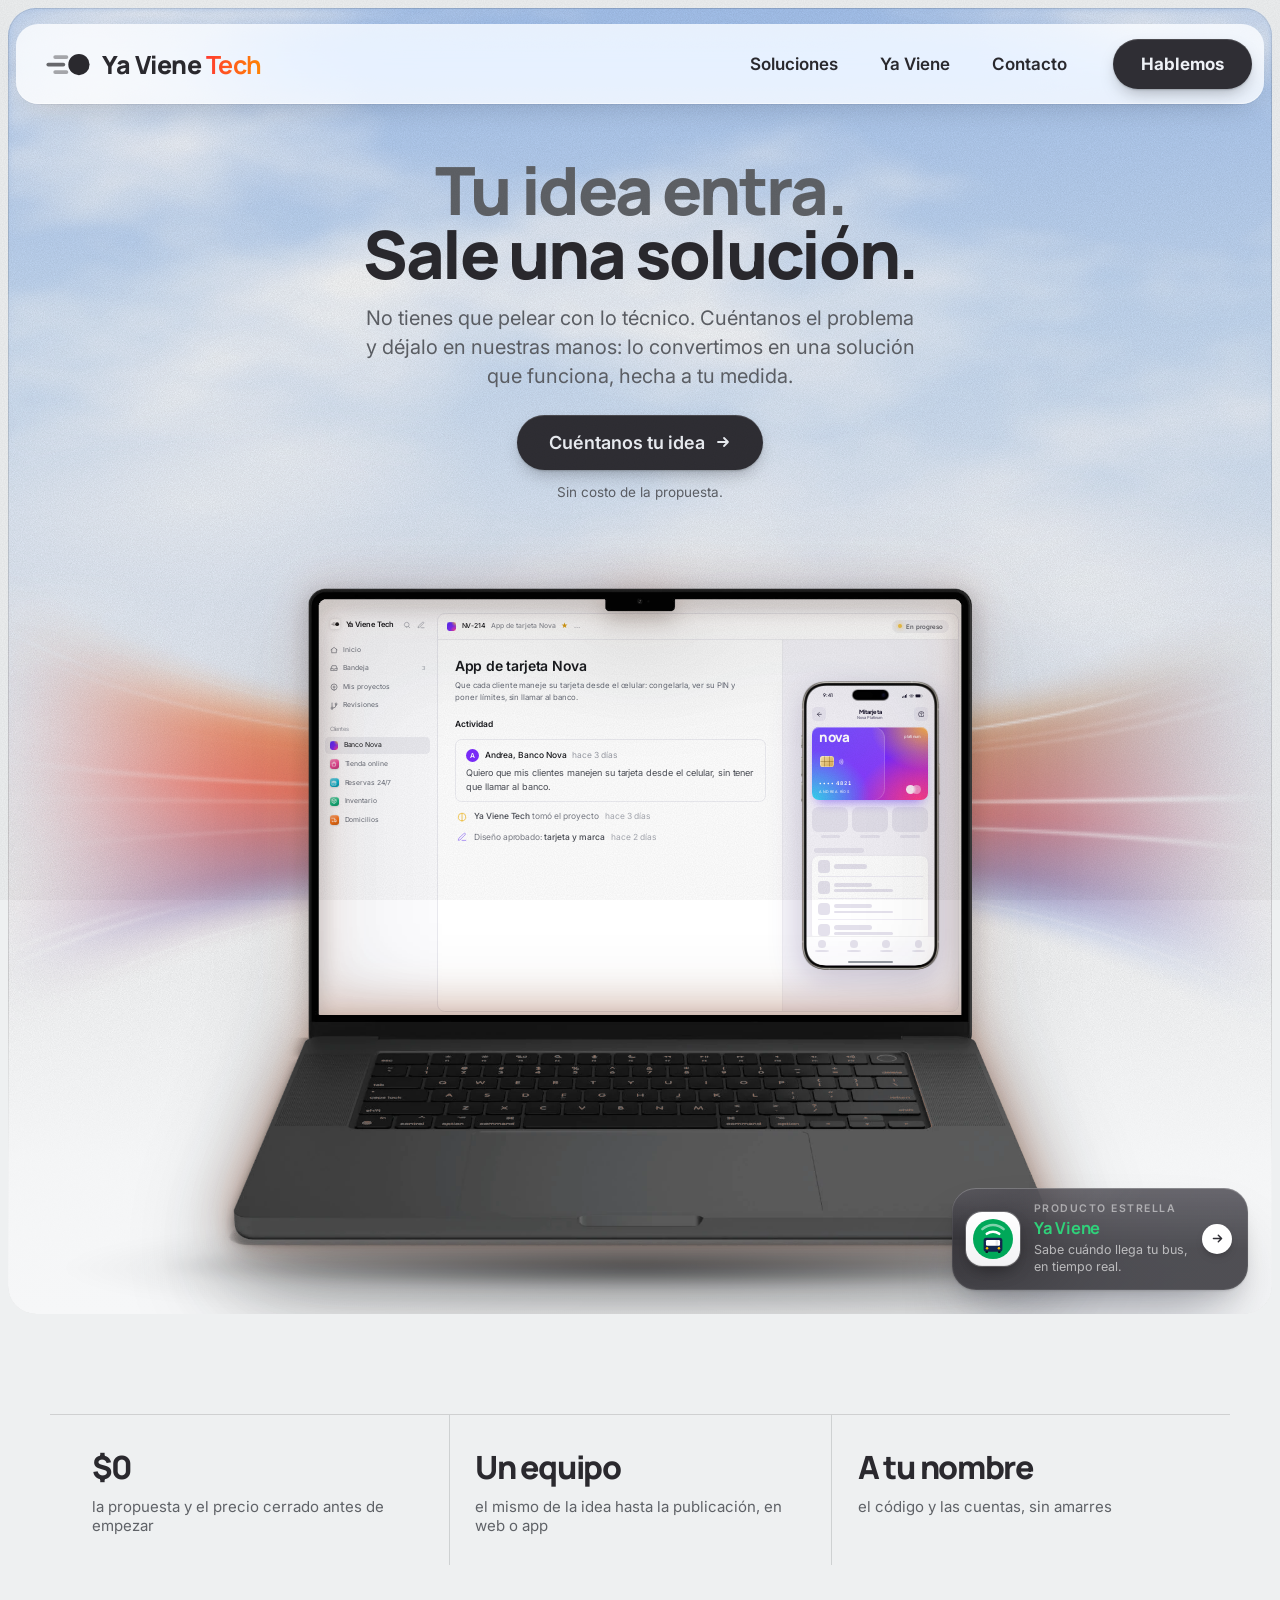
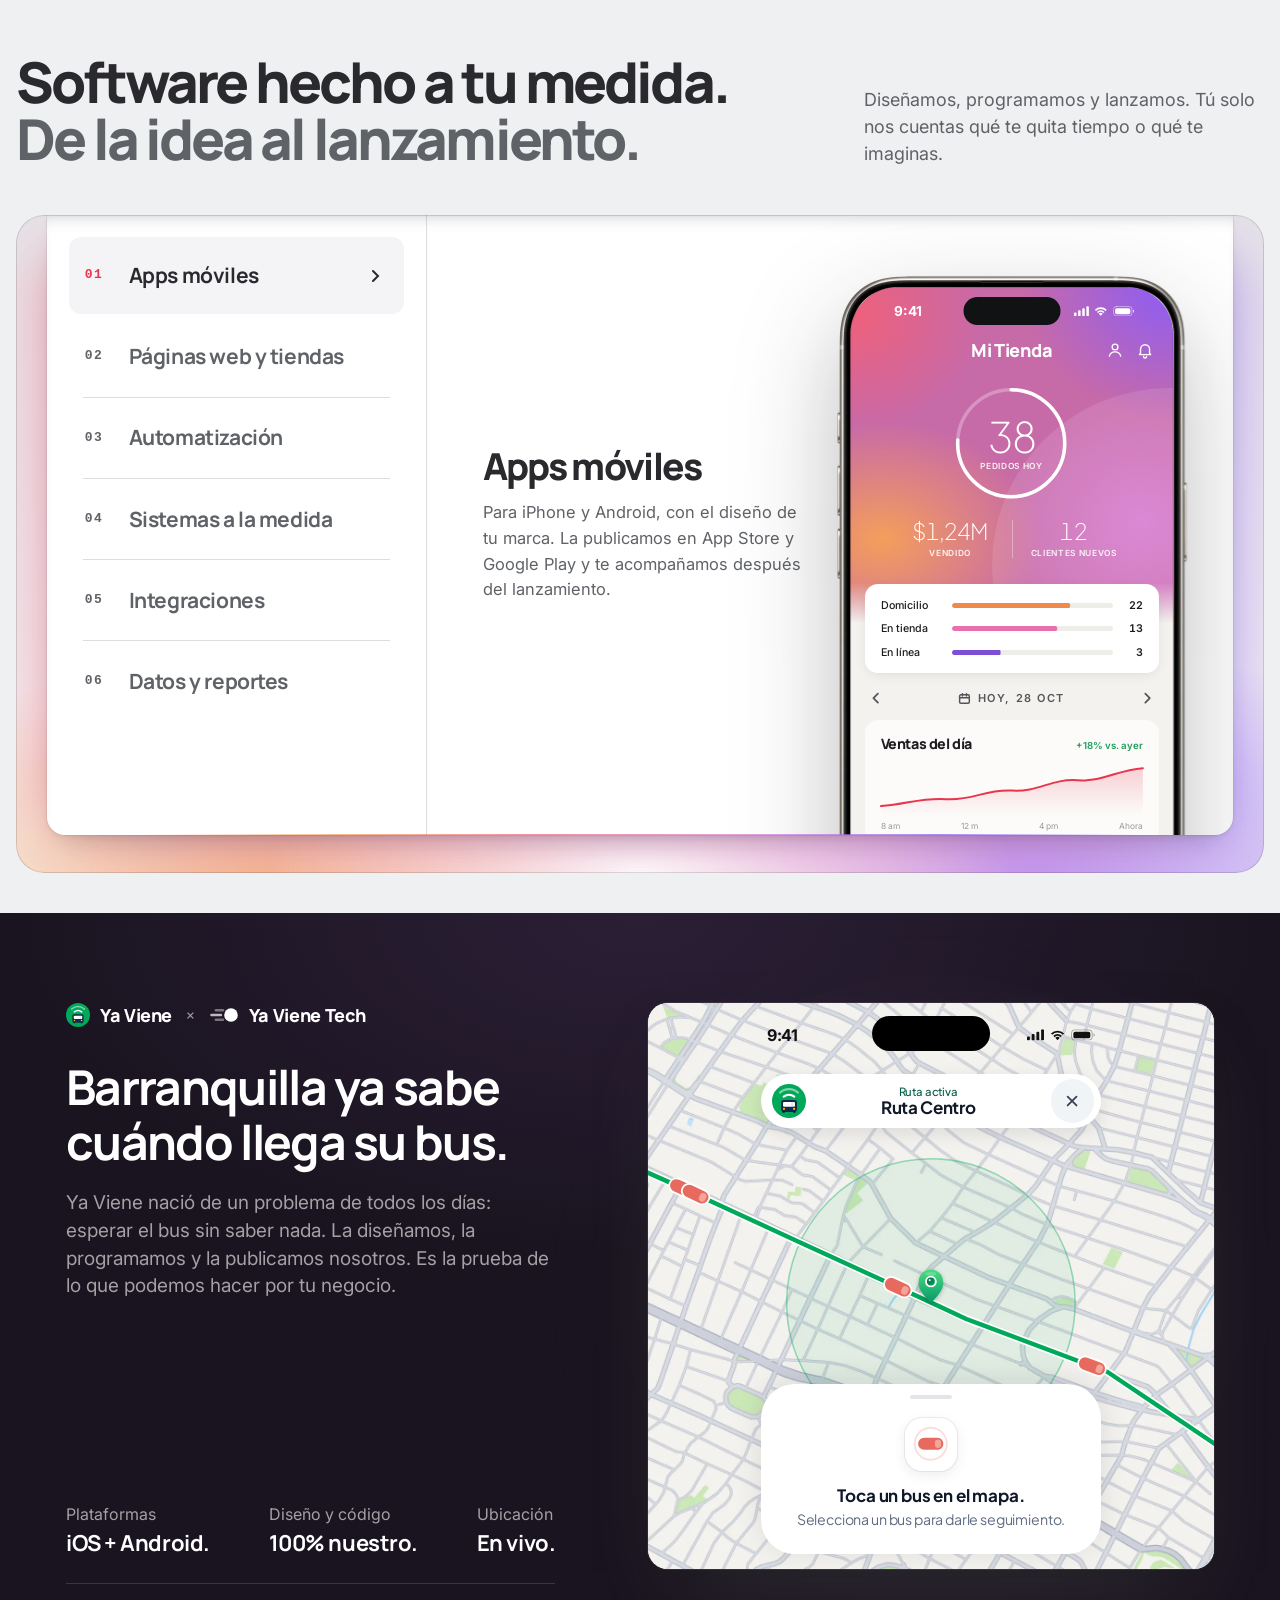
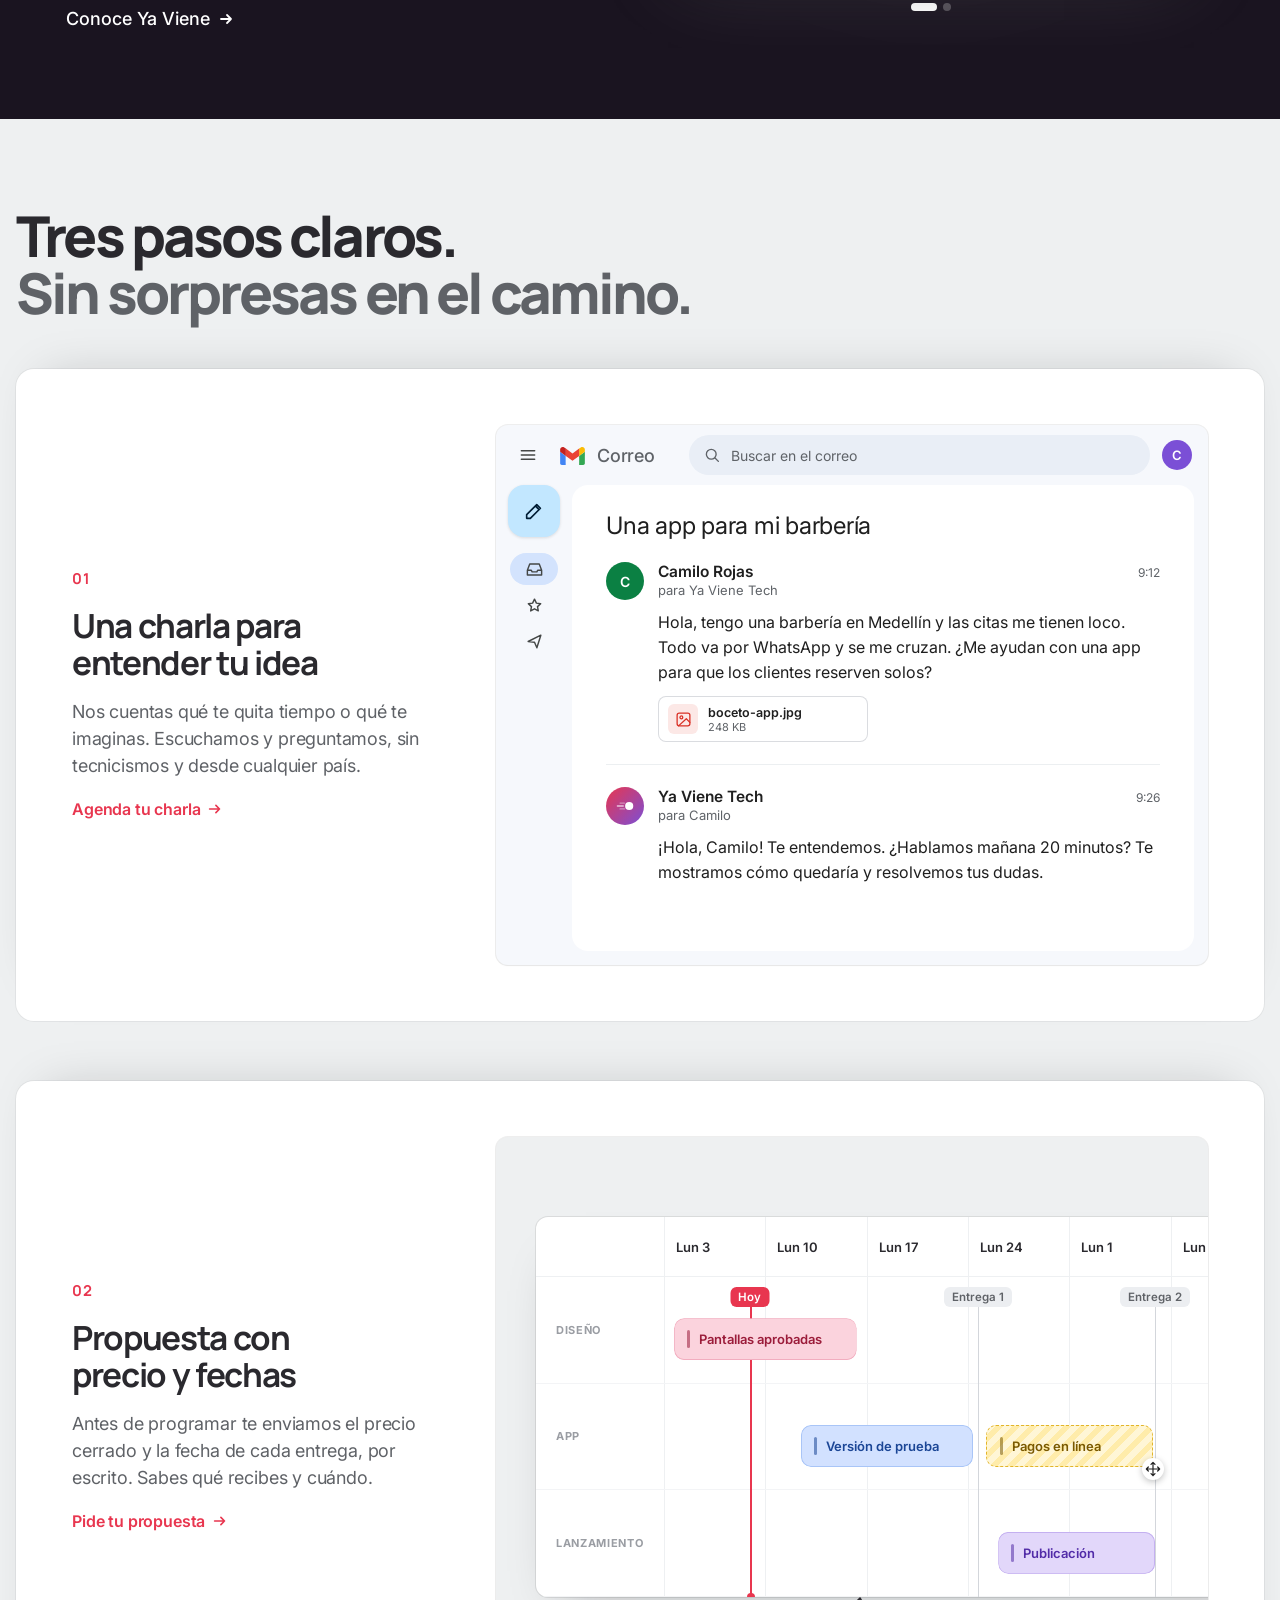
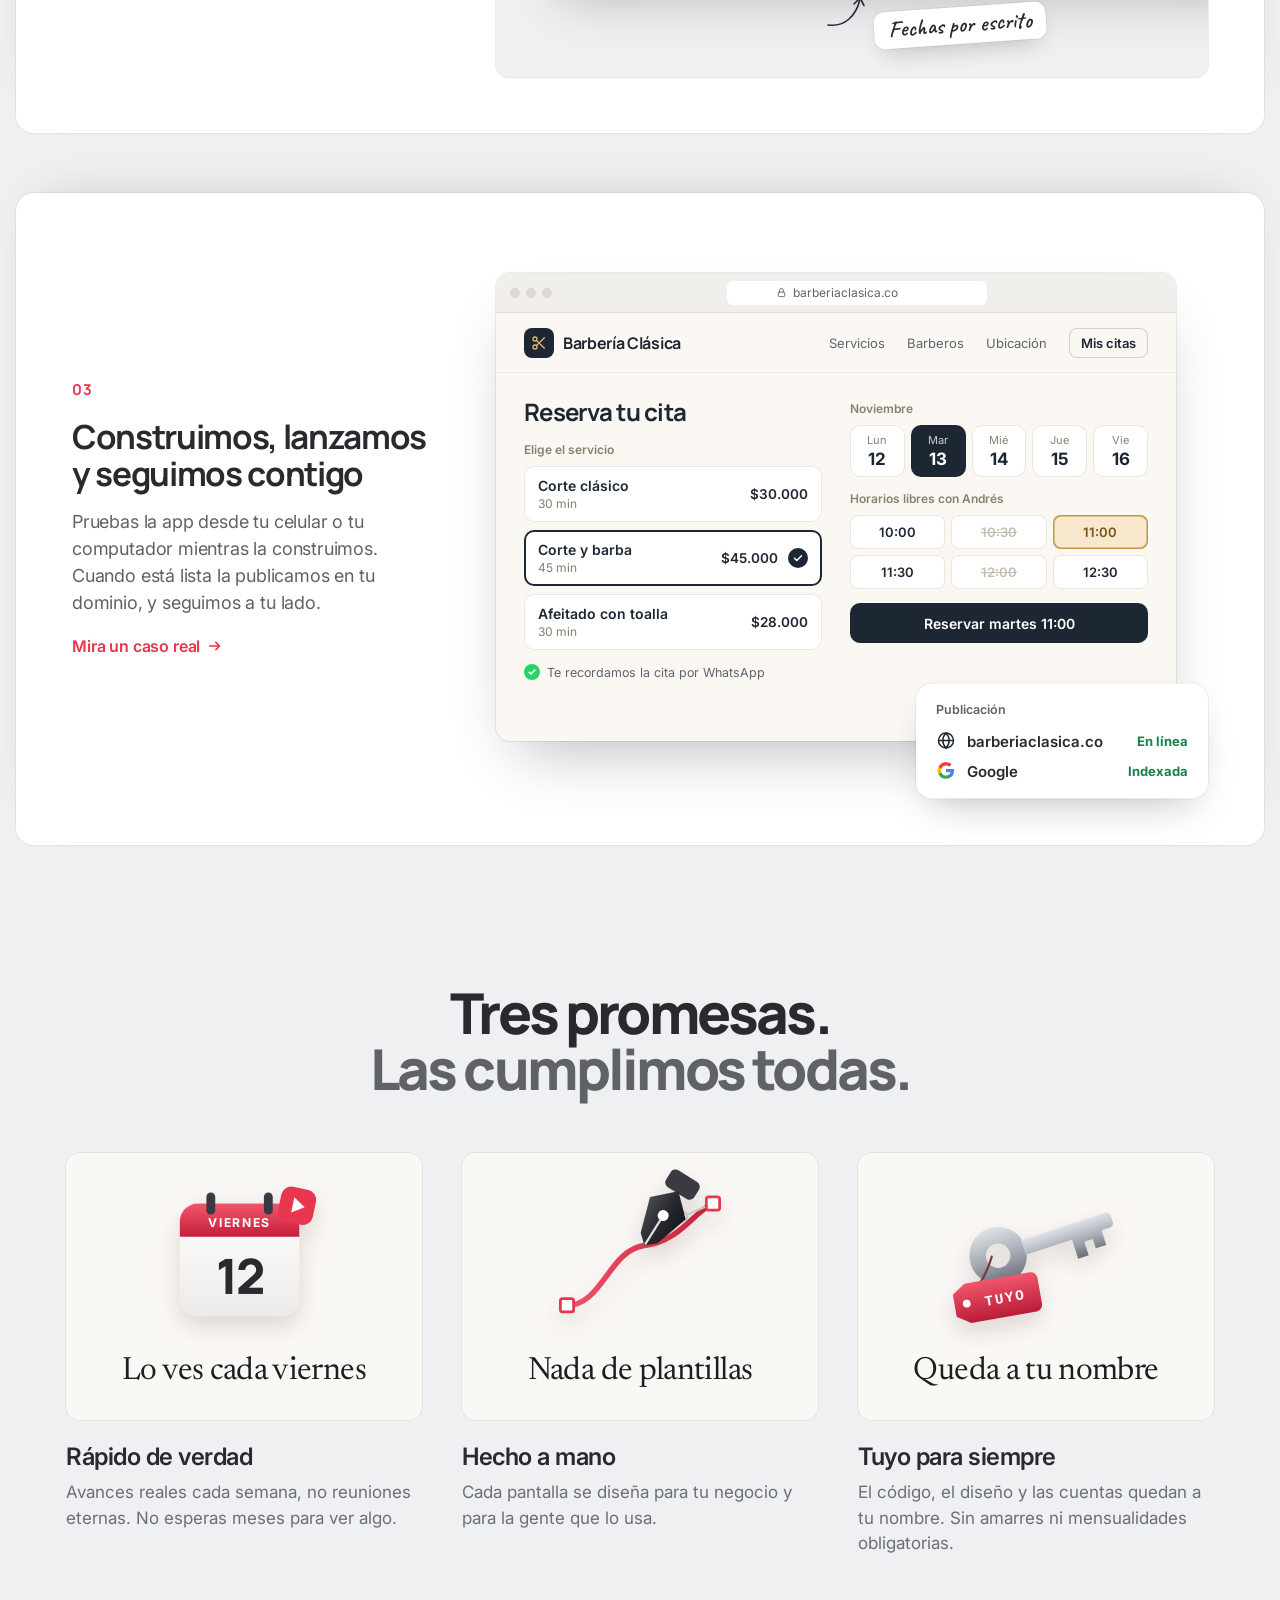
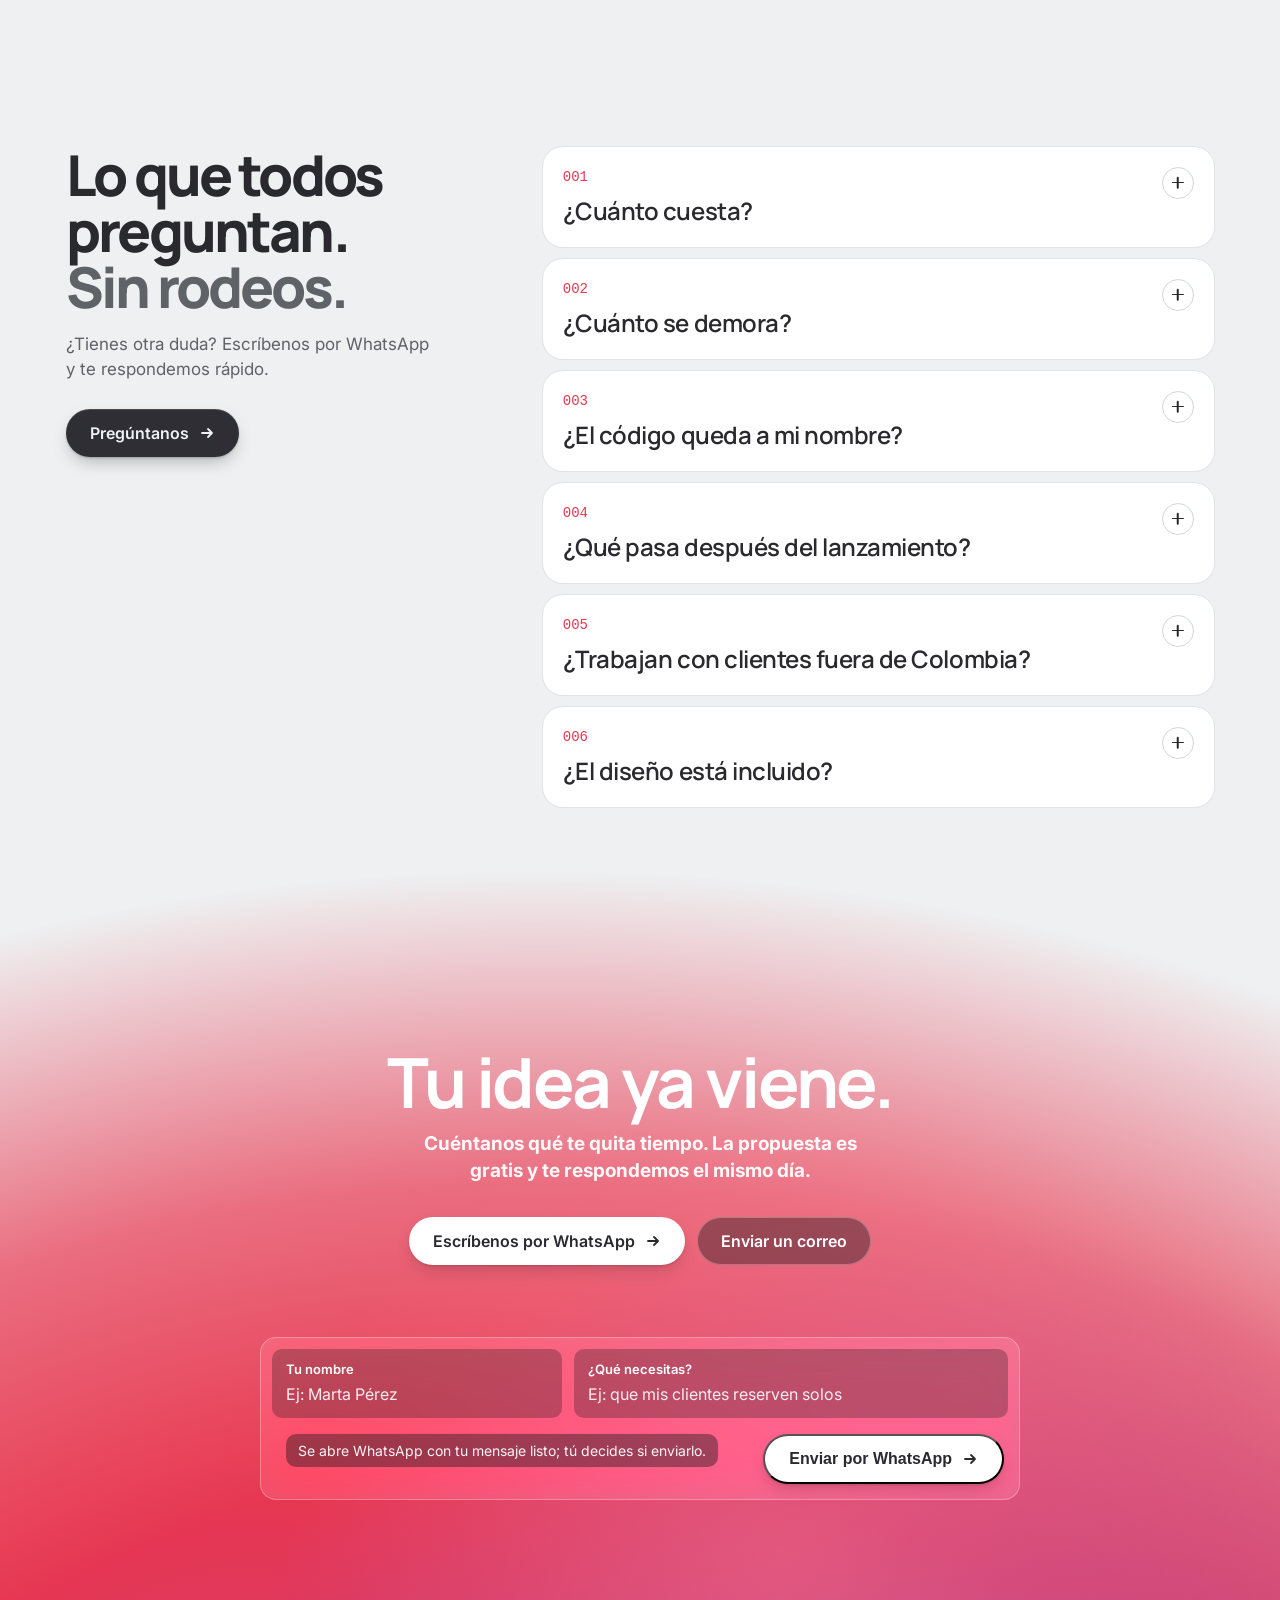
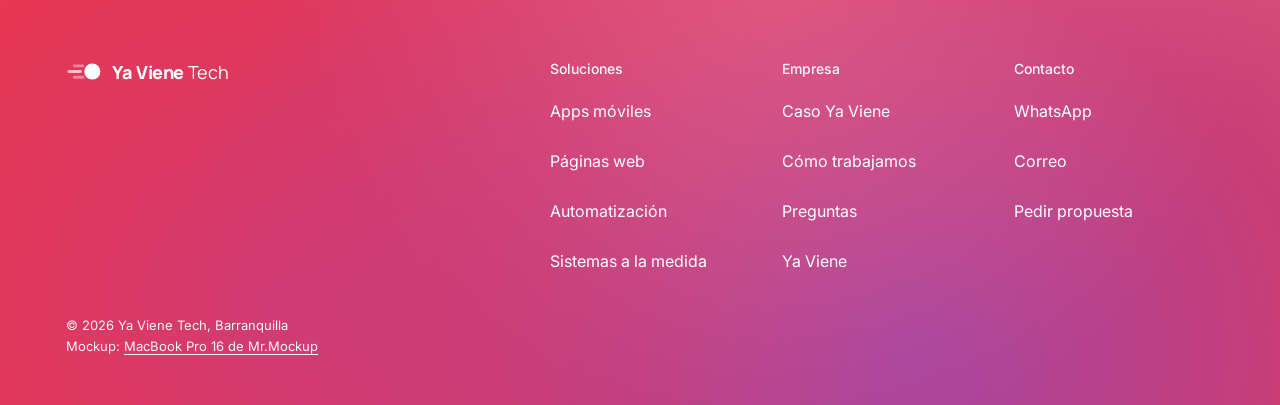
==== commit 3b4a4915: "Promesas con ilustraciones, pasos en blanco y nota bajo la línea de tiempo" ====
--- a/index.html
+++ b/index.html
@@ -9,7 +9,7 @@
 <meta name="description" content="Tu idea entra, sale una solución. Software, apps y automatización a la medida.">
 <link rel="preconnect" href="https://fonts.googleapis.com">
 <link rel="preconnect" href="https://fonts.gstatic.com" crossorigin>
-<link href="https://fonts.googleapis.com/css2?family=Inter:wght@400;500;600;700&family=Plus+Jakarta+Sans:wght@200..800&family=Manrope:wght@700;800&family=Caveat:wght@600&display=swap" rel="stylesheet">
+<link href="https://fonts.googleapis.com/css2?family=Inter:wght@400;500;600;700&family=Plus+Jakarta+Sans:wght@200..800&family=Manrope:wght@700;800&family=Caveat:wght@600&family=Newsreader:opsz,wght@6..72,400&display=swap" rel="stylesheet">
 <link rel="stylesheet" href="style.css">
 </head>
 <body>
@@ -559,8 +559,8 @@
           <span class="tl-bar b2" style="--a:.27;--w:.34;--r:1"><i>Versión de prueba</i></span>
           <span class="tl-bar b3" style="--a:.635;--w:.33;--r:1"><i>Pagos en línea</i><svg class="tl-cur" viewBox="0 0 24 24"><path d="M12 2v20M2 12h20M12 2 9 5M12 2l3 3M12 22l-3-3M12 22l3-3M2 12l3-3M2 12l3 3M22 12l-3-3M22 12l-3 3"/></svg></span>
           <span class="tl-bar b4" style="--a:.66;--w:.31;--r:2"><i>Publicación</i></span>
-          <div class="tl-nota"><b>Fechas por escrito</b><svg viewBox="0 0 54 30"><path d="M3 20c14 8 32 6 46-6"/><path d="M41 15.5 49 14l-2.7 7.5"/></svg></div>
-        </div>
+        </div>
+        <div class="tl-nota"><b>Fechas por escrito</b><svg viewBox="0 0 44 40"><path d="M4 32c16 2 28-8 32-26"/><path d="M30 11l6-6 4 7.5"/></svg></div>
       </div>
     </article>
 
@@ -613,30 +613,60 @@
   <div class="blk">
     <header class="rv"><h2 id="pplT">Tres promesas. <span>Las cumplimos todas.</span></h2></header>
     <div class="pcs">
-      <article class="pc rv" style="--d:0;--a:#f59e5b;--b:#f0607a">
-        <div><h3>Rápido de verdad</h3><p>Avances reales cada semana, no reuniones eternas. No esperas meses para ver algo.</p></div>
-        <div class="pc-art" aria-hidden="true">
-          <div class="pc-pan"><small>Tu proyecto</small><b>Entregas de cada semana</b>
-            <ul class="wk"><li><i>✓</i>Diseño de pantallas<span>Semana 1</span></li><li><i>✓</i>Mapa y registro<span>Semana 2</span></li><li class="now"><i>3</i>Pagos en la app<span>Semana 3</span><div class="bar"></div></li><li><i style="background:#f1f1f3;color:#8a8e97">4</i>Publicación<span>Semana 4</span></li></ul></div>
-          <div class="pc-fl" style="right:3%;bottom:16px"><small>Próxima demo</small><strong>Viernes</strong><em style="color:#e8603c">En tu celular</em></div>
-        </div>
+      <article class="pc rv" style="--d:0">
+        <div class="pc-img" aria-hidden="true">
+          <svg viewBox="0 0 160 140">
+            <defs><linearGradient id="pcR" x1="0" y1="0" x2="0" y2="1"><stop offset="0" stop-color="#f2566b"/><stop offset="1" stop-color="#c41f3b"/></linearGradient>
+              <linearGradient id="pcW" x1="0" y1="0" x2="0" y2="1"><stop offset="0" stop-color="#fff"/><stop offset="1" stop-color="#ecebe8"/></linearGradient></defs>
+            <rect x="22" y="24" width="108" height="102" rx="16" fill="url(#pcW)"/>
+            <path d="M38 24h76a16 16 0 0 1 16 16v14H22V40a16 16 0 0 1 16-16z" fill="url(#pcR)"/>
+            <text x="76" y="45" text-anchor="middle" fill="#fff" font-family="Inter, sans-serif" font-weight="700" font-size="11" letter-spacing="1.5">VIERNES</text>
+            <text x="76" y="106" text-anchor="middle" fill="#2a292e" font-family="Manrope, sans-serif" font-weight="800" font-size="44" letter-spacing="-2">12</text>
+            <rect x="46" y="14" width="8" height="20" rx="4" fill="#3a3b42"/><rect x="98" y="14" width="8" height="20" rx="4" fill="#3a3b42"/>
+            <g transform="rotate(12 128 26)"><rect x="112" y="10" width="32" height="32" rx="9" fill="#e8364f"/><path d="M124 19v14l11-7z" fill="#fff"/></g>
+          </svg>
+          <p>Lo ves cada viernes</p>
+        </div>
+        <h3>Rápido de verdad</h3>
+        <p>Avances reales cada semana, no reuniones eternas. No esperas meses para ver algo.</p>
       </article>
-      <article class="pc rv" style="--d:1;--a:#8b5cf6;--b:#38bdf8">
-        <div><h3>Hecho a mano</h3><p>Nada de plantillas. Cada pantalla se diseña para tu negocio y para la gente que lo usa.</p></div>
-        <div class="pc-art" aria-hidden="true">
-          <div class="pc-pan cv"><small>Diseño</small><b>Tu app, pantalla por pantalla</b>
-            <div class="cv-fr"><span style="--k:#e8364f"></span><span class="sel" style="--k:#8f7cf0"></span><span style="--k:#12a150"></span></div></div>
-          <div class="cv-cur"><svg viewBox="0 0 20 20"><path d="M3 2l13 7-6 1.6L7 17z"/></svg><b>Ya Viene Tech</b></div>
-          <div class="pc-fl" style="right:4%;bottom:22px"><small>Tu marca</small><div class="sw"><i style="--k:#e8364f"></i><i style="--k:#8f7cf0"></i><i style="--k:#12a150"></i><i style="--k:#111214"></i></div></div>
-        </div>
+      <article class="pc rv" style="--d:1">
+        <div class="pc-img" aria-hidden="true">
+          <svg viewBox="0 0 160 140">
+            <defs><linearGradient id="pcN" x1="0" y1="0" x2="1" y2="0"><stop offset="0" stop-color="#4a4b53"/><stop offset=".5" stop-color="#2a2b31"/><stop offset="1" stop-color="#16171b"/></linearGradient>
+              <linearGradient id="pcL" x1="0" y1="0" x2="1" y2="0"><stop offset="0" stop-color="#f2566b"/><stop offset="1" stop-color="#c41f3b"/></linearGradient></defs>
+            <path d="M14 116C46 116 52 66 84 62s44-30 62-38" fill="none" stroke="url(#pcL)" stroke-width="5" stroke-linecap="round"/>
+            <path d="M146 24l-28 12" stroke="#c9c6c1" stroke-width="2"/><circle cx="118" cy="36" r="4.5" fill="#fff" stroke="#c9c6c1" stroke-width="2"/>
+            <rect x="8" y="110" width="12" height="12" rx="2" fill="#fff" stroke="#e8364f" stroke-width="2.5"/>
+            <rect x="140" y="18" width="12" height="12" rx="2" fill="#fff" stroke="#e8364f" stroke-width="2.5"/>
+            <g transform="translate(84 62) rotate(32)">
+              <rect x="-15" y="-74" width="30" height="18" rx="5" fill="#3a3b42"/>
+              <path d="M0 0-9-8-19-40 0-58 19-40 9-8z" fill="url(#pcN)"/>
+              <path d="M0-2v-26" stroke="#fff" stroke-width="2" stroke-linecap="round" opacity=".85"/><circle cx="0" cy="-32" r="5" fill="#fff"/>
+            </g>
+          </svg>
+          <p>Nada de plantillas</p>
+        </div>
+        <h3>Hecho a mano</h3>
+        <p>Cada pantalla se diseña para tu negocio y para la gente que lo usa.</p>
       </article>
-      <article class="pc rv" style="--d:2;--a:#34d399;--b:#a3e635">
-        <div><h3>Tuyo para siempre</h3><p>El código, el diseño y las cuentas quedan a tu nombre. Sin amarres ni mensualidades obligatorias.</p></div>
-        <div class="pc-art" aria-hidden="true">
-          <div class="pc-pan"><small>Propietario</small><b>Tu empresa</b>
-            <ul class="own"><li>Código fuente<span>A tu nombre</span></li><li>App Store<span>A tu nombre</span></li><li>Google Play<span>A tu nombre</span></li><li>Dominio<span>A tu nombre</span></li></ul></div>
-          <div class="pc-fl" style="right:3%;bottom:16px"><small>Mensualidad obligatoria</small><strong>$0</strong><em style="color:#12a150">Sin amarres</em></div>
-        </div>
+      <article class="pc rv" style="--d:2">
+        <div class="pc-img" aria-hidden="true">
+          <svg viewBox="0 0 160 140">
+            <defs><linearGradient id="pcK" x1="0" y1="0" x2="0" y2="1"><stop offset="0" stop-color="#dfe2e7"/><stop offset=".55" stop-color="#a3a8b2"/><stop offset="1" stop-color="#686d78"/></linearGradient>
+              <linearGradient id="pcT" x1="0" y1="0" x2="0" y2="1"><stop offset="0" stop-color="#f2566b"/><stop offset="1" stop-color="#b81c37"/></linearGradient></defs>
+            <g transform="rotate(-18 80 60)">
+              <path fill-rule="evenodd" d="M44 34a26 26 0 1 1 0 52 26 26 0 0 1 0-52zm0 15a11 11 0 1 0 0 22 11 11 0 0 0 0-22z" fill="url(#pcK)"/>
+              <path d="M68 53h80a4 4 0 0 1 4 4v6a4 4 0 0 1-4 4h-8v14h-10v-9h-8v13h-10v-18H68z" fill="url(#pcK)"/>
+            </g>
+            <path d="M40 72c-4 14-10 24-16 32" fill="none" stroke="#7a3a44" stroke-width="2" stroke-linecap="round"/>
+            <g transform="rotate(-10 20 112)"><path d="M6 104l12-8h60a6 6 0 0 1 6 6v24a6 6 0 0 1-6 6H18L6 124z" fill="url(#pcT)"/><circle cx="17" cy="114" r="3.5" fill="#fff"/>
+              <text x="52" y="119" text-anchor="middle" fill="#fff" font-family="ui-monospace, Menlo, monospace" font-weight="700" font-size="13" letter-spacing="1.5">TUYO</text></g>
+          </svg>
+          <p>Queda a tu nombre</p>
+        </div>
+        <h3>Tuyo para siempre</h3>
+        <p>El código, el diseño y las cuentas quedan a tu nombre. Sin amarres ni mensualidades obligatorias.</p>
       </article>
     </div>
   </div>
--- a/style.css
+++ b/style.css
@@ -1263,7 +1263,7 @@
   .proc > header { text-align: left; margin: 0 0 48px; }
   .proc > header p { margin-left: 0; }
   .pasos { display: grid; gap: 60px; }
-  .paso { position: relative; display: grid; grid-template-columns: minmax(0, 360px) minmax(0, 1fr); gap: 32px 64px; padding: 56px; border-radius: 18px; background: #f6f7f8;
+  .paso { position: relative; display: grid; grid-template-columns: minmax(0, 360px) minmax(0, 1fr); gap: 32px 64px; padding: 56px; border-radius: 18px; background: #fff;
     box-shadow: 0 0 0 1px rgba(17,18,20,.05); transform-origin: 50% 0; }
   /* Velo blanco encima: la tarjeta de atrás se aclara pero sigue siendo opaca */
   .paso::after { content: ''; position: absolute; inset: 0; z-index: 2; border-radius: inherit; background: #fff; opacity: calc(var(--t, 0) * .72); pointer-events: none; }
@@ -1317,7 +1317,7 @@
   .gm-adj small { display: block; font-size: 0.6875rem; color: #5f6368; }
 
   /* 02: el cronograma. Cada fase tiene su barra y sus fechas de entrega */
-  .tl { --lc: 128px; --hd: 60px; }
+  .tl { --lc: 128px; --hd: 60px; background: var(--page); }
   .tl-g { --tw: calc((100% - var(--lc)) * 5 / 6); position: absolute; left: 40px; right: -64px; top: 80px; height: 380px; overflow: hidden; isolation: isolate; display: grid; grid-template-rows: var(--hd) repeat(3, 1fr); border-radius: 12px; background: #fff;
     box-shadow: 0 0 0 1px rgba(17,18,20,.09), 0 24px 48px -26px rgba(17,18,20,.28); }
   .tl-g::before { content: ''; position: absolute; z-index: -1; left: var(--lc); right: 0; top: 0; bottom: 0; background: repeating-linear-gradient(90deg, #eef0f2 0 1px, transparent 1px calc(100% / 6)); }
@@ -1344,10 +1344,10 @@
   .b3 { --tx: #7a5900; box-shadow: none; border: 1.5px dashed #e2b52b; background: repeating-linear-gradient(135deg, #fff6d6 0 6px, #ffecaa 6px 12px); }
   .tl-bar .tl-cur { position: absolute; right: -12px; bottom: -14px; width: 22px; height: 22px; padding: 3px; border-radius: 50%; background: #fff; fill: none; stroke: #1f1f1f; stroke-width: 1.8; stroke-linecap: round;
     box-shadow: 0 2px 6px rgba(17,18,20,.25); }
-  .tl-nota { position: absolute; z-index: 2; right: calc(100% - var(--lc) - var(--tw) * .66 + 4px); top: calc(var(--hd) + (100% - var(--hd)) * 5 / 6 + 9px); translate: 0 -50%; display: flex; align-items: center; }
+  .tl-nota { position: absolute; z-index: 2; left: 46%; top: 470px; display: flex; flex-direction: row-reverse; align-items: flex-start; }
   .tl-nota b { padding: 6px 14px 8px; border-radius: 10px; background: #fff; transform: rotate(-4deg); font: 600 1.4375rem/1 Caveat, cursive; color: #2a292e; white-space: nowrap;
     box-shadow: 0 0 0 1px rgba(17,18,20,.06), 0 10px 24px -10px rgba(17,18,20,.3); }
-  .tl-nota svg { width: 54px; height: 30px; margin: -6px 0 0 6px; fill: none; stroke: #2a292e; stroke-width: 1.6; stroke-linecap: round; stroke-linejoin: round; }
+  .tl-nota svg { width: 44px; height: 40px; margin: -14px 6px 0 0; fill: none; stroke: #2a292e; stroke-width: 1.6; stroke-linecap: round; stroke-linejoin: round; }
 
   /* 03: el celular con la app real en el centro y alrededor lo que pasa mientras la construimos y después */
   .ph { background: none; box-shadow: none; border-radius: 0; overflow: visible; }
@@ -1422,57 +1422,16 @@
 
   /* Promesas: tarjetas de Pangram, cinta de color arriba e ícono de línea */
   .ppl .blk { padding-block: 100px; }
-  .pcs { display: grid; grid-template-columns: repeat(3, minmax(0, 1fr)); gap: 20px; }
-  /* Tarjetas al estilo Bevel: cielo claro arriba que se tiñe abajo, título grande y una pieza de la promesa asomando desde el borde inferior */
-  .pc { position: relative; display: flex; flex-direction: column; min-height: 620px; padding: 40px 40px 0; border-radius: 28px; overflow: hidden; color: var(--ink);
-    background:
-      radial-gradient(34% 22% at 50% 100%, rgba(255,255,255,.9), transparent),
-      radial-gradient(90% 85% at 12% 104%, color-mix(in srgb, var(--a) 70%, transparent), transparent 70%),
-      radial-gradient(90% 85% at 90% 104%, color-mix(in srgb, var(--b) 65%, transparent), transparent 70%),
-      radial-gradient(110% 70% at 50% 100%, color-mix(in srgb, var(--a) 22%, transparent), transparent),
-      linear-gradient(180deg, #fff 0%, #fff 22%, #f6f4f6 100%); transition: transform .7s cubic-bezier(.2,.8,.2,1); }
-  .pc:hover { transform: translateY(-4px); }
-  .pc::after { content: ''; position: absolute; inset: 0; border-radius: inherit; box-shadow: inset 0 0 0 1px var(--line); pointer-events: none; z-index: 5; }
-  .pc h3 { font-family: Manrope, sans-serif; font-weight: 700; font-size: 2.25rem; line-height: 1.1; letter-spacing: -.04em; }
-  .pc > div > p { margin-top: 12px; color: #6b6f78; font-size: 1.1875rem; line-height: 1.45; letter-spacing: -.01em; }
-  .pc-art { position: relative; margin-top: auto; height: 416px; font-family: Inter, sans-serif; letter-spacing: -.01em; }
-  .pc-pan { position: absolute; left: 6%; right: 6%; top: 24px; bottom: -24px; padding: 20px; border-radius: 22px 22px 0 0; background: #fff;
-    box-shadow: 0 0 0 1px rgba(17,18,20,.06), 0 30px 60px -30px rgba(17,18,20,.35); }
-  .pc-pan > small, .pc-fl small { display: block; font-size: 0.8125rem; color: #8a8e97; }
-  .pc-pan > b { display: block; margin: 2px 0 14px; font: 700 1.0625rem/1.2 Manrope, sans-serif; }
-  .pc-fl { position: absolute; z-index: 2; padding: 14px 16px; border-radius: 18px; background: rgba(255,255,255,.92); backdrop-filter: blur(12px);
-    box-shadow: 0 0 0 1px rgba(17,18,20,.06), 0 24px 40px -18px rgba(17,18,20,.35); }
-  .pc-fl strong { display: block; margin-top: 4px; font: 700 1.625rem/1 Manrope, sans-serif; letter-spacing: -.03em; }
-  .pc-fl em { display: block; margin-top: 6px; font-style: normal; font-size: 0.8125rem; font-weight: 600; }
-  /* Rápido: entregas de cada semana */
-  .wk, .own { list-style: none; margin: 0; padding: 0; }
-  .wk { display: grid; gap: 10px; }
-  .wk li, .own li { white-space: nowrap; }
-  .wk li { display: grid; grid-template-columns: 22px 1fr auto; align-items: center; gap: 10px; font-size: 0.875rem; }
-  .wk i { width: 22px; height: 22px; border-radius: 50%; display: grid; place-items: center; background: #e8f7ee; color: #12a150; font: 700 0.75rem/1 Inter, sans-serif; font-style: normal; }
-  .wk li span { color: #8a8e97; font-size: 0.75rem; }
-  .wk li.now i { background: #fdeae4; color: #e8603c; }
-  .wk .bar { grid-column: 2 / -1; height: 6px; border-radius: 6px; background: #f1f1f3; overflow: hidden; }
-  .wk .bar::after { content: ''; display: block; width: 64%; height: 100%; border-radius: inherit; background: linear-gradient(90deg, #f6a58a, #e8603c); }
-  /* Hecho a mano: lienzo de diseño */
-  .pc-pan.cv { background: #1d1e24; color: #fff; }
-  .pc-pan.cv > small { color: rgba(255,255,255,.5); }
-  .cv-fr { display: grid; grid-template-columns: 1fr 1fr 1fr; gap: 10px; }
-  .cv-fr span { height: 112px; border-radius: 12px; background: #2a2b33; box-shadow: inset 0 0 0 1px rgba(255,255,255,.06); position: relative; overflow: hidden; }
-  .cv-fr span::before { content: ''; position: absolute; left: 10px; right: 10px; top: 12px; height: 26px; border-radius: 7px; background: var(--k); opacity: .9; }
-  .cv-fr span::after { content: ''; position: absolute; left: 10px; right: 26px; top: 48px; height: 6px; border-radius: 6px; background: rgba(255,255,255,.25); box-shadow: 0 12px 0 rgba(255,255,255,.14), -0px 24px 0 rgba(255,255,255,.14); }
-  .cv-fr span.sel { box-shadow: inset 0 0 0 2px #8f7cf0; }
-  .cv-cur { position: absolute; z-index: 3; left: 56%; top: 150px; display: flex; align-items: flex-start; gap: 2px; }
-  .cv-cur svg { width: 18px; height: 18px; fill: #8f7cf0; stroke: #fff; stroke-width: 1.4; }
-  .cv-cur b { margin-top: 14px; padding: 4px 9px; border-radius: 8px; background: #8f7cf0; color: #fff; font-size: 0.75rem; font-weight: 600; }
-  .sw { display: flex; gap: 6px; margin-top: 8px; }
-  .sw i { width: 22px; height: 22px; border-radius: 50%; background: var(--k); box-shadow: inset 0 0 0 1px rgba(17,18,20,.08); }
-  /* Tuyo: todo a tu nombre */
-  .own { display: grid; gap: 0; }
-  .own li { display: flex; justify-content: space-between; align-items: center; padding: 11px 0; border-top: 1px solid #f0f0f2; font-size: 0.875rem; }
-  .own li:first-child { border-top: 0; }
-  .own li span { display: inline-flex; align-items: center; gap: 6px; color: #12a150; font-size: 0.8125rem; font-weight: 600; }
-  .own li span::before { content: ''; width: 7px; height: 7px; border-radius: 50%; background: currentColor; }
+  .pcs { display: grid; grid-template-columns: repeat(3, minmax(0, 1fr)); gap: 48px 40px; }
+  /* Tarjetas al estilo blog de incident.io: dibujo firme con el título en serif dentro de la imagen, y debajo el título y el texto */
+  .pc { color: var(--ink); }
+  .pc-img { position: relative; display: flex; flex-direction: column; justify-content: flex-end; align-items: center; aspect-ratio: 4 / 3; padding: 0 24px 9%; border-radius: 14px; background: #faf8f5;
+    box-shadow: 0 0 0 1px rgba(17,18,20,.05); overflow: hidden; transition: transform .7s cubic-bezier(.2,.8,.2,1), box-shadow .7s cubic-bezier(.2,.8,.2,1); }
+  .pc:hover .pc-img { transform: translateY(-4px); box-shadow: 0 0 0 1px rgba(17,18,20,.05), 0 24px 40px -24px rgba(17,18,20,.3); }
+  .pc-img svg { position: absolute; left: 50%; top: 9%; height: 58%; translate: -50% 0; overflow: visible; filter: drop-shadow(0 10px 12px rgba(80,40,30,.16)); }
+  .pc-img p { font: 400 clamp(1.75rem, 2.5vw, 2.375rem)/1.05 Newsreader, Georgia, serif; letter-spacing: -.02em; color: #1e1d22; text-align: center; text-wrap: balance; }
+  .pc h3 { margin-top: 22px; font: 600 1.5rem/1.25 Inter, sans-serif; letter-spacing: -.02em; }
+  .pc > p { margin-top: 8px; color: #6b6f78; font-size: 1.0625rem; line-height: 1.5; }
 
   /* Con qué construimos: retícula de líneas finas al estilo Profound, etiquetas en mono y cruces en las esquinas */
   .stk { padding-bottom: 8px; }
@@ -1555,7 +1514,6 @@
     .paso { grid-template-columns: 1fr; padding: 10px; gap: 20px; }
     .paso-tx { padding: 22px 12px 0; }
     .pcs { grid-template-columns: 1fr; max-width: 520px; margin-inline: auto; }
-    .pc { min-height: 580px; }
     .tools { grid-template-columns: repeat(3, minmax(0, 1fr)); }
     .faq-grid { grid-template-columns: 1fr; }
     .faq-grid > header { position: static; }
@@ -1585,7 +1543,7 @@
     .gm-sub b { font-size: 1.125rem; }
     .gm-tx { font-size: 0.8438rem; }
     .tl { --lc: 0px; --hd: 44px; }
-    .tl { height: 360px; }
+    .tl { height: 410px; }
     .tl-g { left: 12px; right: -44px; top: 20px; height: 320px; }
     .tl-ult b { transform: translateX(calc(-100% + 1px)); }
     .tl-rw small { display: none; }
@@ -1593,8 +1551,7 @@
     .tl-hd span { padding-left: 6px; }
     .tl-bar { height: 36px; padding: 0 9px; font-size: 0.7188rem; }
     .tl-bar::before { display: none; }
-    .tl-nota { right: auto; left: 12px; top: auto; bottom: 18px; translate: none; }
-    .tl-nota svg { display: none; }
+    .tl-nota { left: 30%; top: 352px; }
     .tl-nota b { font-size: 1.25rem; }
     .ph { height: auto; overflow: visible; }
     .wb-w { position: relative; right: auto; top: auto; margin-bottom: 64px; }
@@ -1607,9 +1564,7 @@
     .paso-tx p { font-size: 1.0625rem; }
     .tools { grid-template-columns: repeat(2, minmax(0, 1fr)); }
     .ppl .blk { padding-block: 72px; }
-    .pc { padding: 32px 24px 0; }
-    .pc h3 { font-size: 1.875rem; }
-    .pc > div > p { font-size: 1.0625rem; }
+    .pc-img p { font-size: 2rem; }
   }
   /* Press instantáneo en pointer-down, no al soltar (§1): escala sola, sin pisar el transform inline de los botones magnéticos */
   .btn:active, nav .links a:active, .flag:active { scale: .96; }
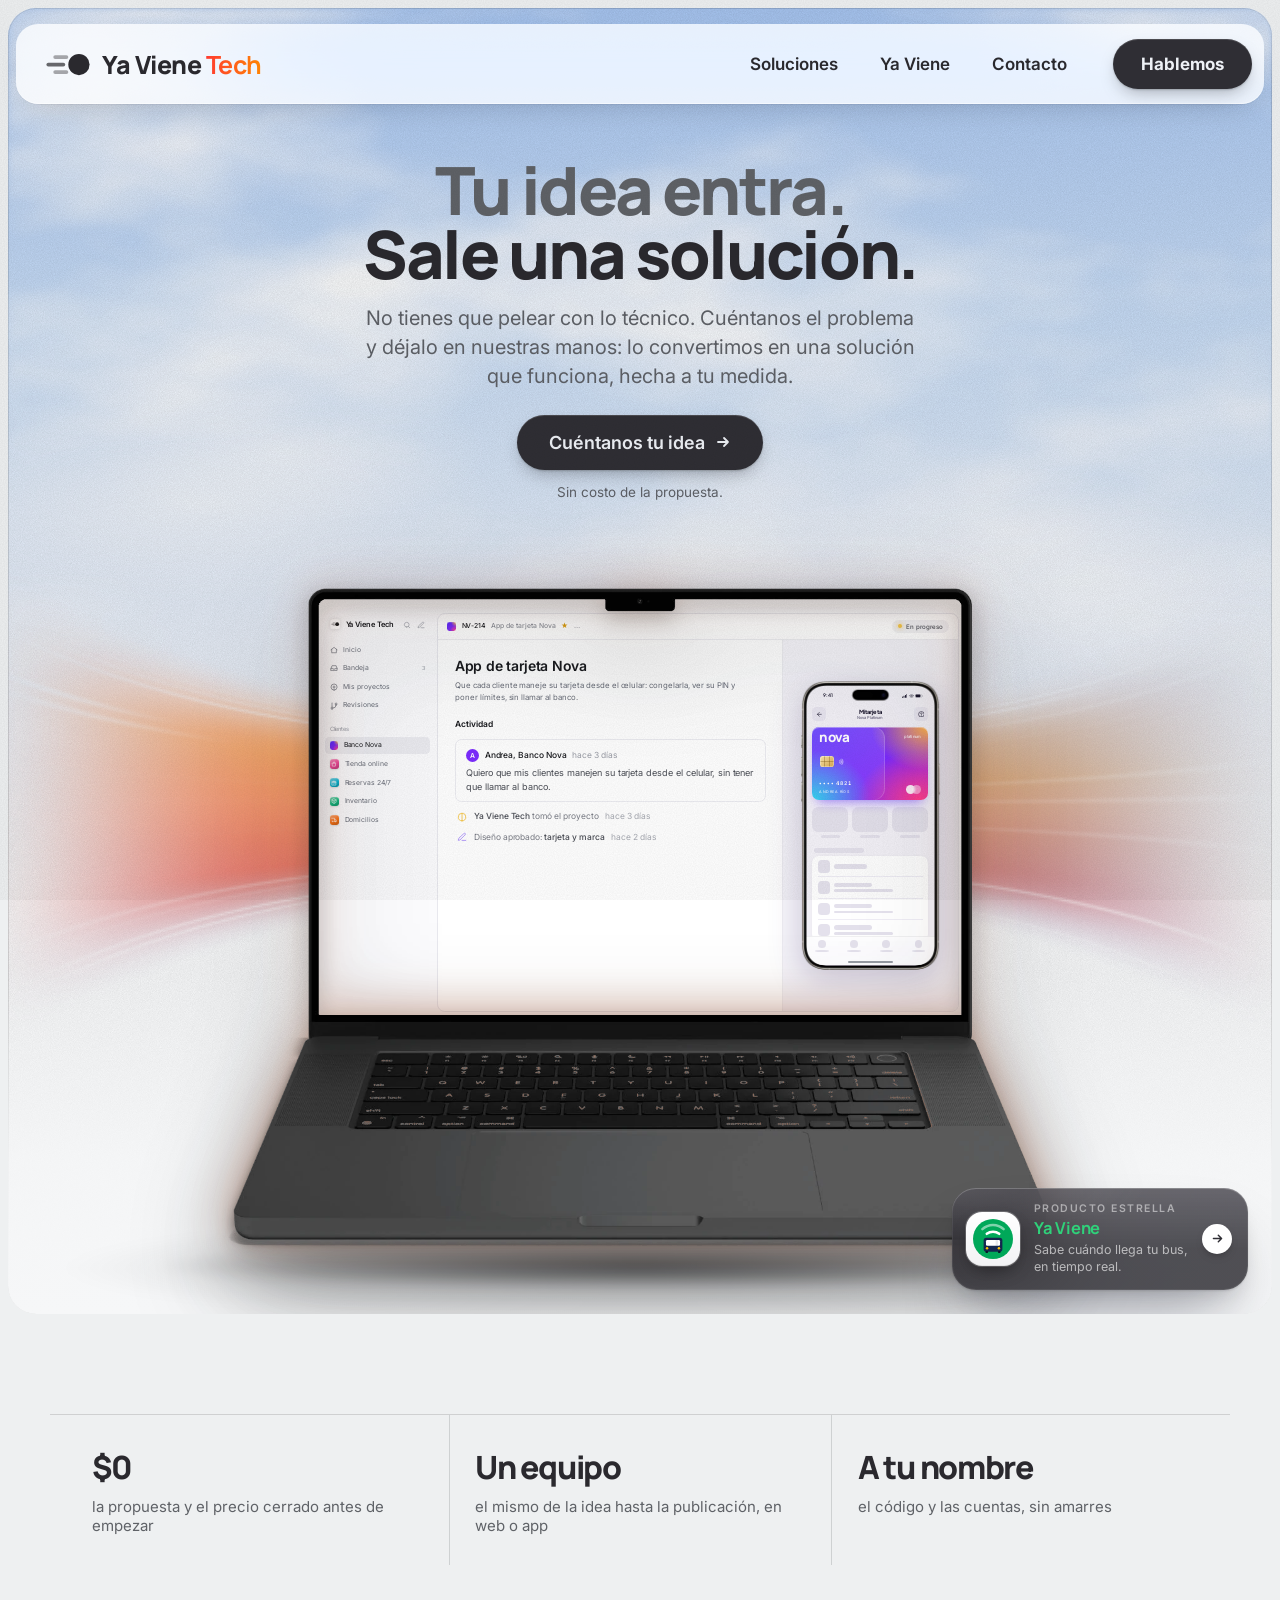
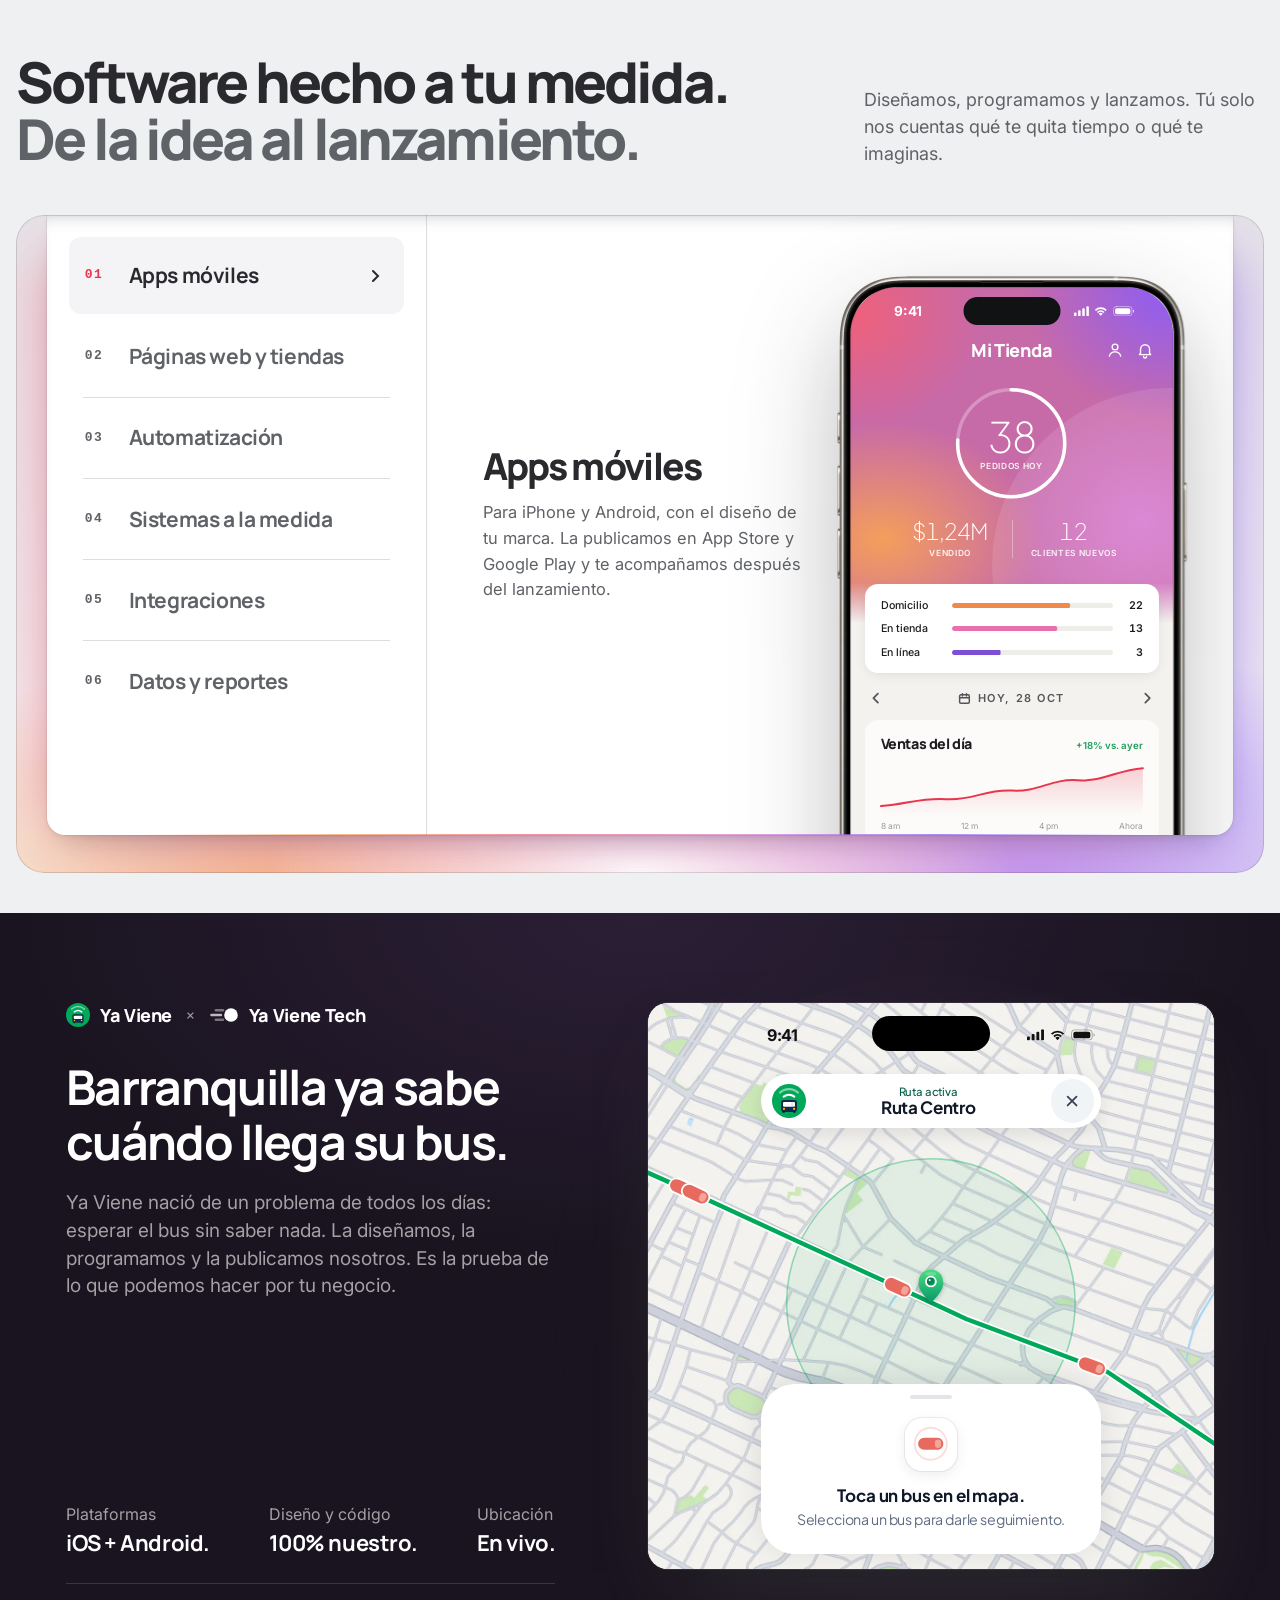
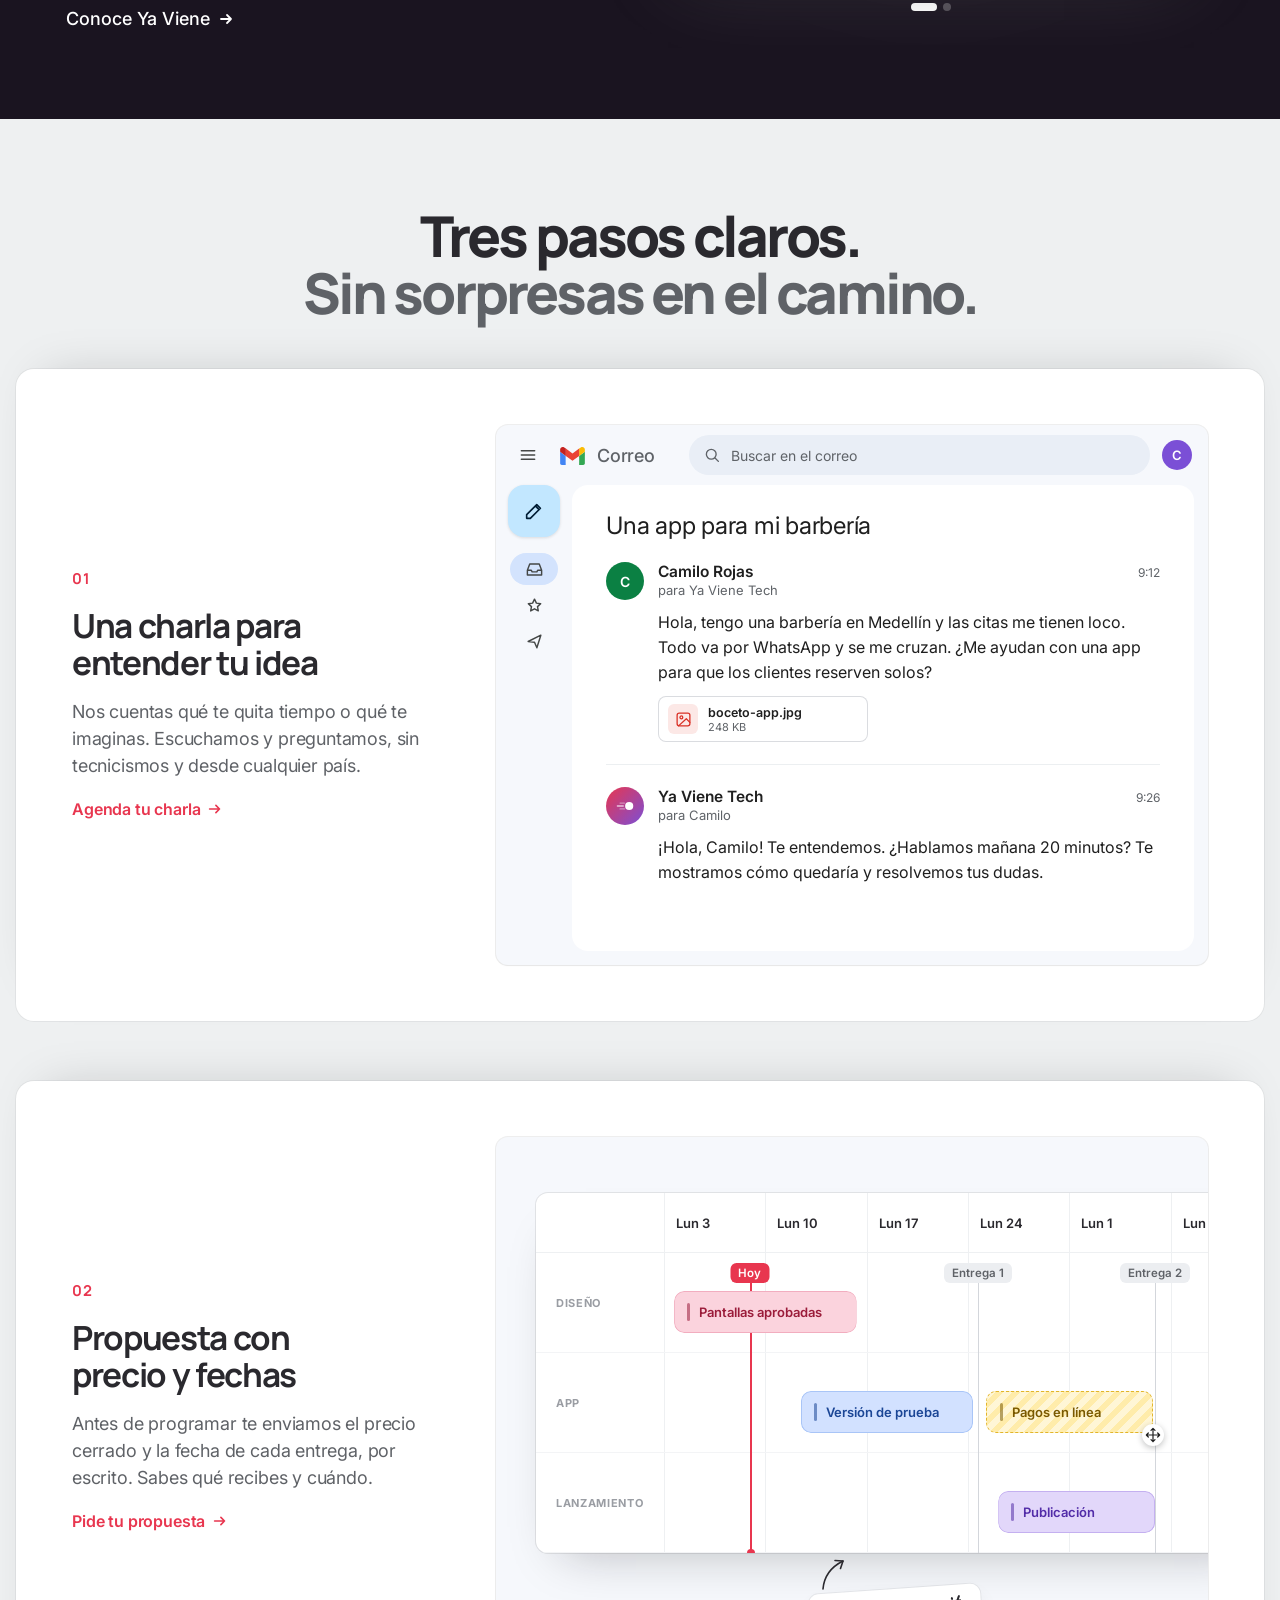
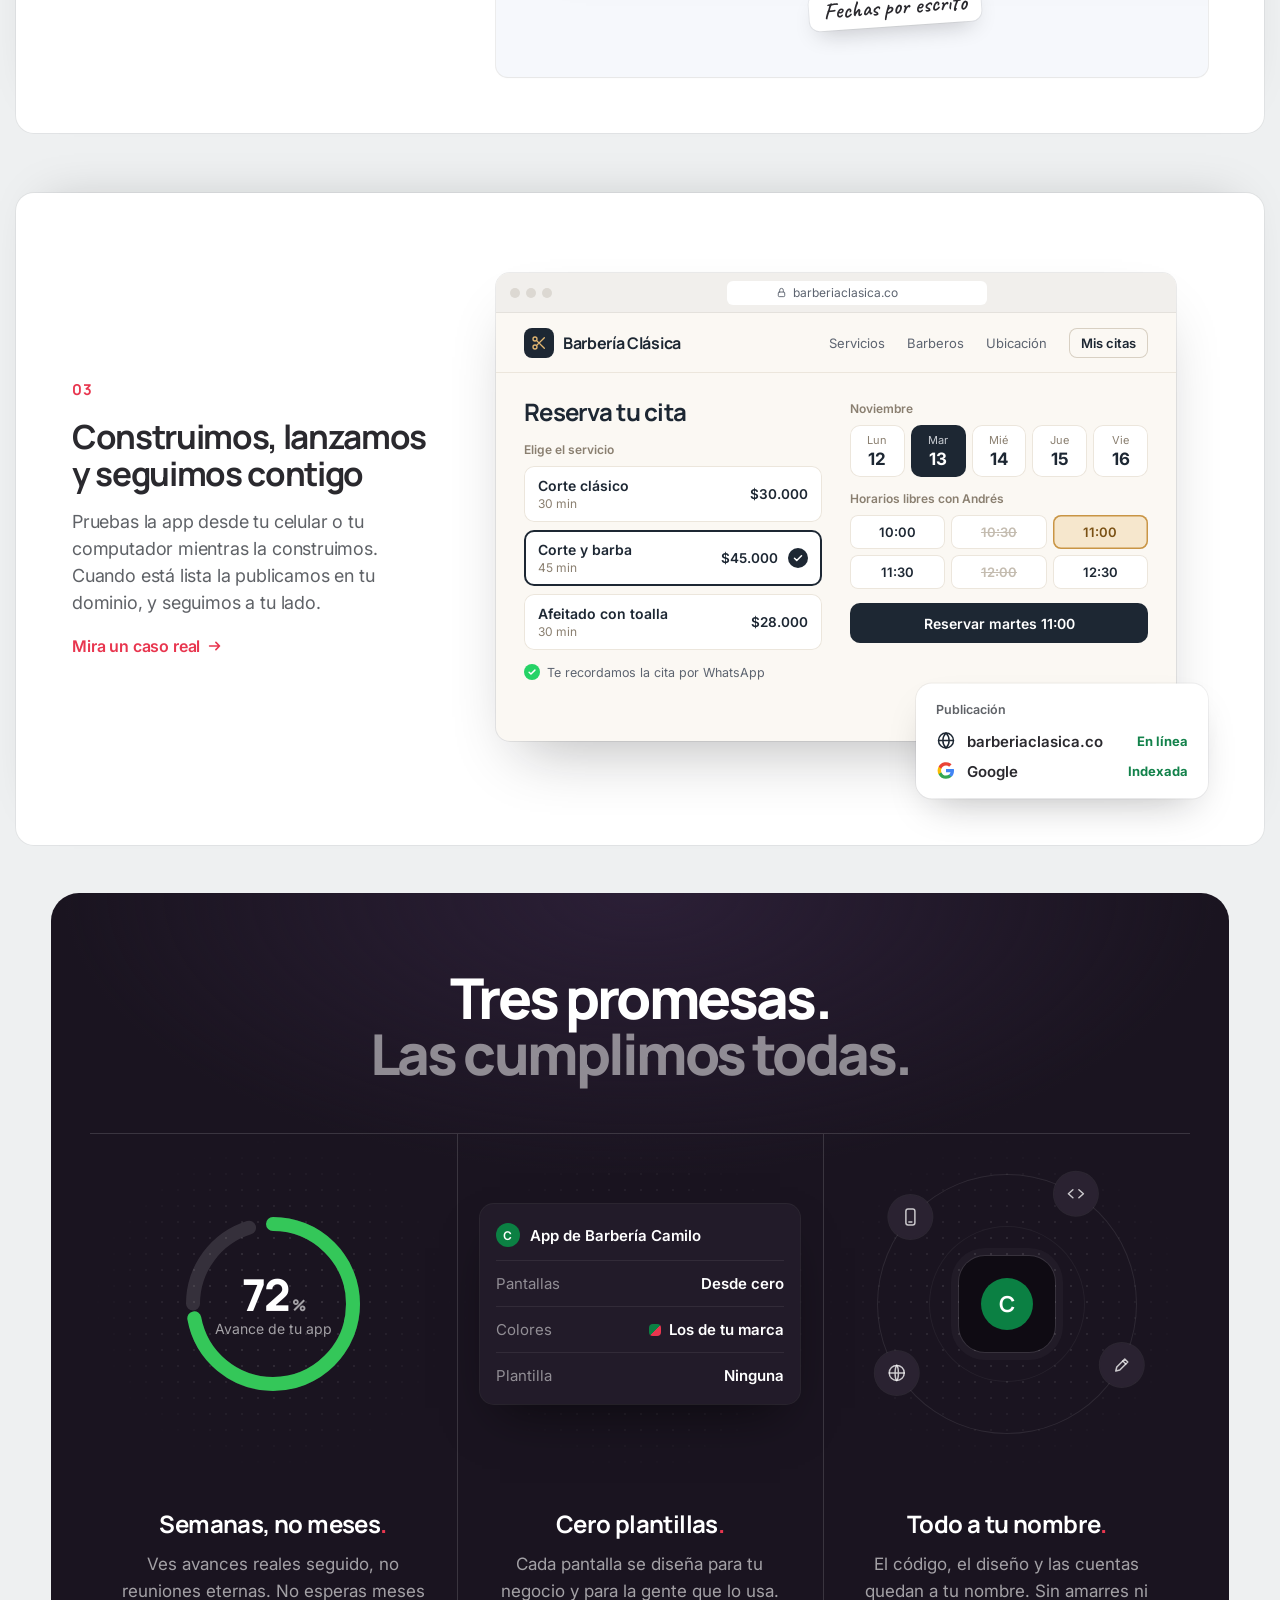
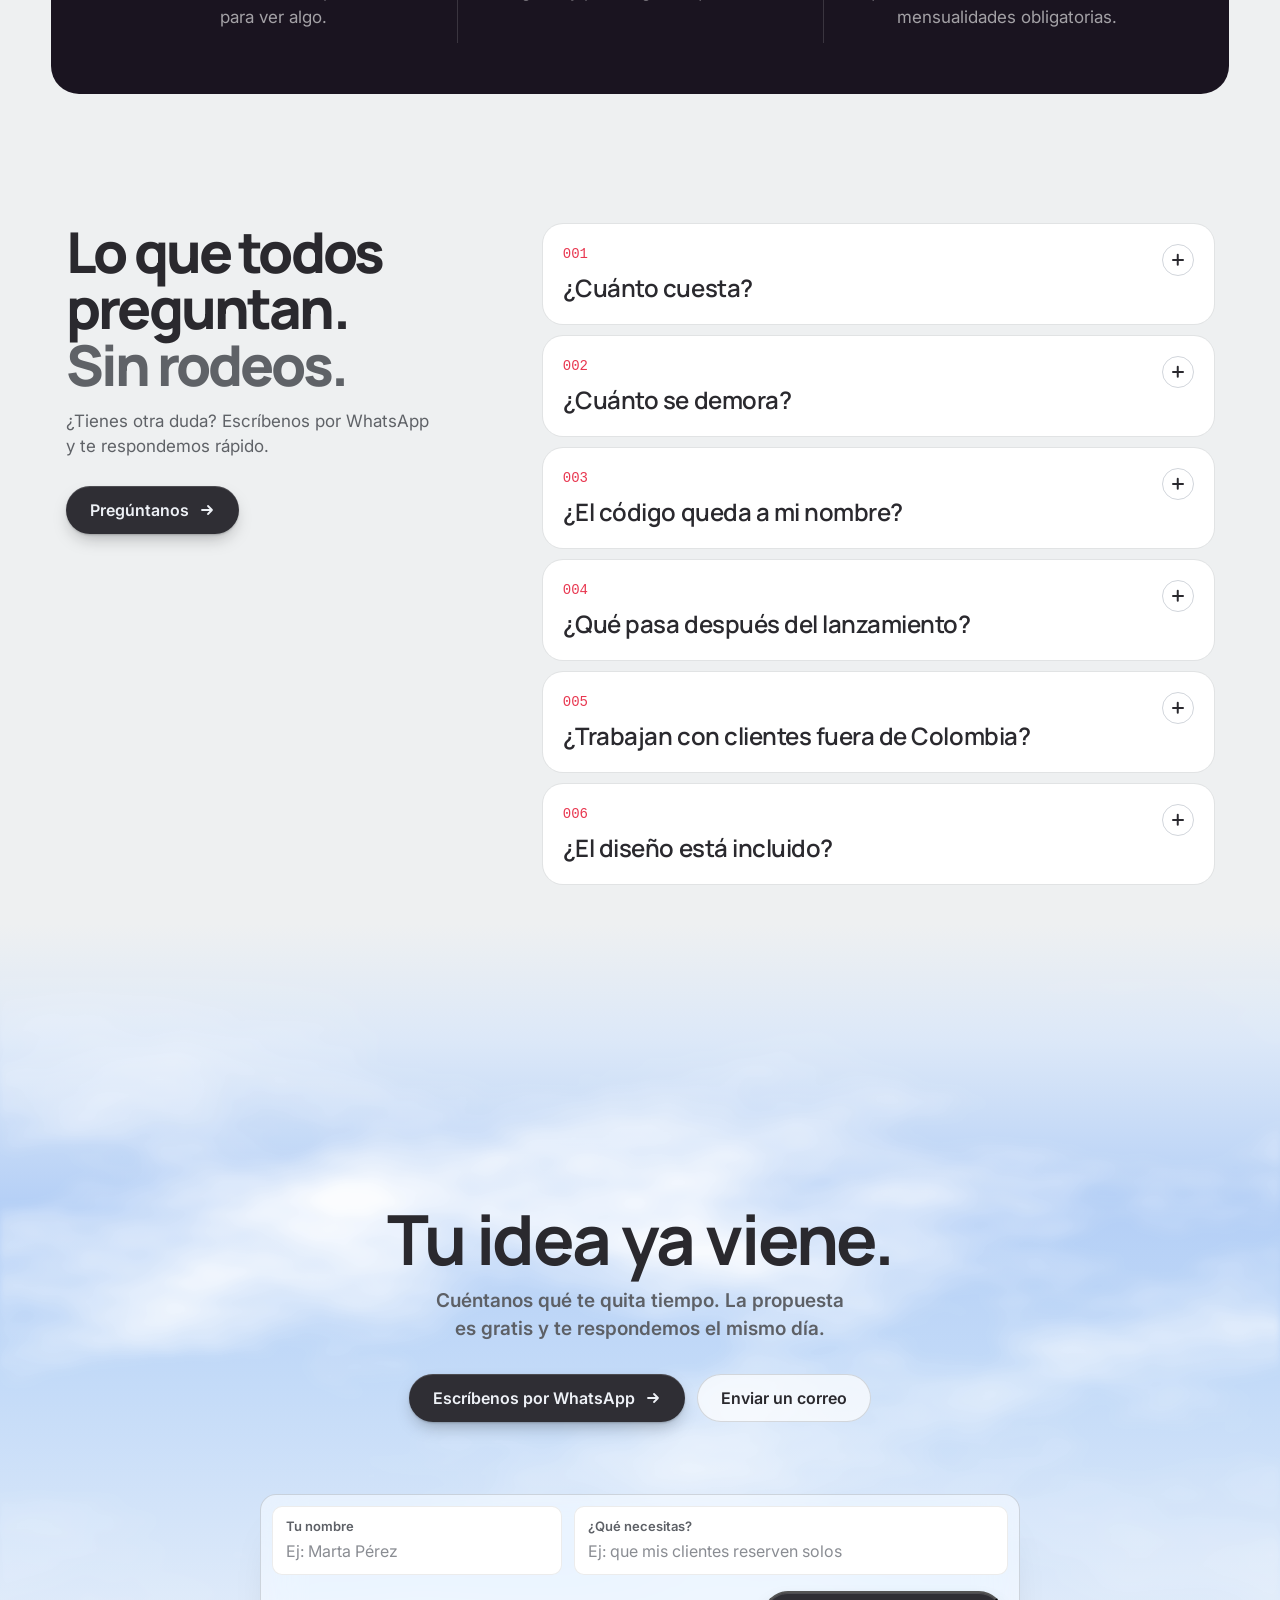
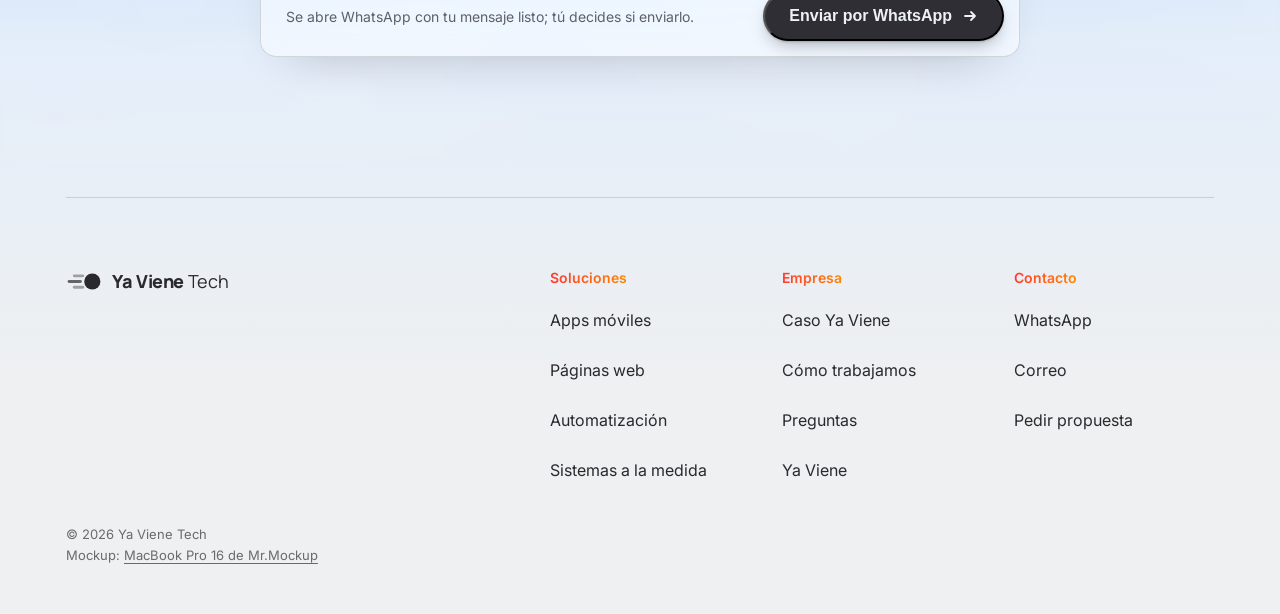
==== commit 2e116440: "Cierre con cielo suelto, footer con degradado y animaciones en promesas" ====
--- a/index.html
+++ b/index.html
@@ -9,7 +9,7 @@
 <meta name="description" content="Tu idea entra, sale una solución. Software, apps y automatización a la medida.">
 <link rel="preconnect" href="https://fonts.googleapis.com">
 <link rel="preconnect" href="https://fonts.gstatic.com" crossorigin>
-<link href="https://fonts.googleapis.com/css2?family=Inter:wght@400;500;600;700&family=Plus+Jakarta+Sans:wght@200..800&family=Manrope:wght@700;800&family=Caveat:wght@600&family=Newsreader:opsz,wght@6..72,400&display=swap" rel="stylesheet">
+<link href="https://fonts.googleapis.com/css2?family=Inter:wght@400;500;600;700&family=Plus+Jakarta+Sans:wght@200..800&family=Manrope:wght@700;800&family=Caveat:wght@600&display=swap" rel="stylesheet">
 <link rel="stylesheet" href="style.css">
 </head>
 <body>
@@ -560,7 +560,7 @@
           <span class="tl-bar b3" style="--a:.635;--w:.33;--r:1"><i>Pagos en línea</i><svg class="tl-cur" viewBox="0 0 24 24"><path d="M12 2v20M2 12h20M12 2 9 5M12 2l3 3M12 22l-3-3M12 22l3-3M2 12l3-3M2 12l3 3M22 12l-3-3M22 12l-3 3"/></svg></span>
           <span class="tl-bar b4" style="--a:.66;--w:.31;--r:2"><i>Publicación</i></span>
         </div>
-        <div class="tl-nota"><b>Fechas por escrito</b><svg viewBox="0 0 44 40"><path d="M4 32c16 2 28-8 32-26"/><path d="M30 11l6-6 4 7.5"/></svg></div>
+        <div class="tl-nota"><svg viewBox="0 0 40 34"><path d="M8 32C9 20 16 10 28 4"/><path d="M20 3.5 28 4l-2.5 7.5"/></svg><b>Fechas por escrito</b></div>
       </div>
     </article>
 
@@ -610,62 +610,42 @@
 </section>
 
 <section class="ppl" aria-labelledby="pplT">
-  <div class="blk">
+  <div class="pnl">
     <header class="rv"><h2 id="pplT">Tres promesas. <span>Las cumplimos todas.</span></h2></header>
     <div class="pcs">
       <article class="pc rv" style="--d:0">
-        <div class="pc-img" aria-hidden="true">
-          <svg viewBox="0 0 160 140">
-            <defs><linearGradient id="pcR" x1="0" y1="0" x2="0" y2="1"><stop offset="0" stop-color="#f2566b"/><stop offset="1" stop-color="#c41f3b"/></linearGradient>
-              <linearGradient id="pcW" x1="0" y1="0" x2="0" y2="1"><stop offset="0" stop-color="#fff"/><stop offset="1" stop-color="#ecebe8"/></linearGradient></defs>
-            <rect x="22" y="24" width="108" height="102" rx="16" fill="url(#pcW)"/>
-            <path d="M38 24h76a16 16 0 0 1 16 16v14H22V40a16 16 0 0 1 16-16z" fill="url(#pcR)"/>
-            <text x="76" y="45" text-anchor="middle" fill="#fff" font-family="Inter, sans-serif" font-weight="700" font-size="11" letter-spacing="1.5">VIERNES</text>
-            <text x="76" y="106" text-anchor="middle" fill="#2a292e" font-family="Manrope, sans-serif" font-weight="800" font-size="44" letter-spacing="-2">12</text>
-            <rect x="46" y="14" width="8" height="20" rx="4" fill="#3a3b42"/><rect x="98" y="14" width="8" height="20" rx="4" fill="#3a3b42"/>
-            <g transform="rotate(12 128 26)"><rect x="112" y="10" width="32" height="32" rx="9" fill="#e8364f"/><path d="M124 19v14l11-7z" fill="#fff"/></g>
-          </svg>
-          <p>Lo ves cada viernes</p>
-        </div>
-        <h3>Rápido de verdad</h3>
-        <p>Avances reales cada semana, no reuniones eternas. No esperas meses para ver algo.</p>
+        <div class="pc-art" aria-hidden="true">
+          <div class="rg">
+            <svg viewBox="0 0 200 200"><circle class="rg-t" cx="100" cy="100" r="80"/><circle class="rg-p" cx="100" cy="100" r="80" transform="rotate(-90 100 100)"/></svg>
+            <p><b>72<small>%</small></b>Avance de tu app</p>
+          </div>
+        </div>
+        <h3>Semanas, no meses<i>.</i></h3>
+        <p>Ves avances reales seguido, no reuniones eternas. No esperas meses para ver algo.</p>
       </article>
       <article class="pc rv" style="--d:1">
-        <div class="pc-img" aria-hidden="true">
-          <svg viewBox="0 0 160 140">
-            <defs><linearGradient id="pcN" x1="0" y1="0" x2="1" y2="0"><stop offset="0" stop-color="#4a4b53"/><stop offset=".5" stop-color="#2a2b31"/><stop offset="1" stop-color="#16171b"/></linearGradient>
-              <linearGradient id="pcL" x1="0" y1="0" x2="1" y2="0"><stop offset="0" stop-color="#f2566b"/><stop offset="1" stop-color="#c41f3b"/></linearGradient></defs>
-            <path d="M14 116C46 116 52 66 84 62s44-30 62-38" fill="none" stroke="url(#pcL)" stroke-width="5" stroke-linecap="round"/>
-            <path d="M146 24l-28 12" stroke="#c9c6c1" stroke-width="2"/><circle cx="118" cy="36" r="4.5" fill="#fff" stroke="#c9c6c1" stroke-width="2"/>
-            <rect x="8" y="110" width="12" height="12" rx="2" fill="#fff" stroke="#e8364f" stroke-width="2.5"/>
-            <rect x="140" y="18" width="12" height="12" rx="2" fill="#fff" stroke="#e8364f" stroke-width="2.5"/>
-            <g transform="translate(84 62) rotate(32)">
-              <rect x="-15" y="-74" width="30" height="18" rx="5" fill="#3a3b42"/>
-              <path d="M0 0-9-8-19-40 0-58 19-40 9-8z" fill="url(#pcN)"/>
-              <path d="M0-2v-26" stroke="#fff" stroke-width="2" stroke-linecap="round" opacity=".85"/><circle cx="0" cy="-32" r="5" fill="#fff"/>
-            </g>
-          </svg>
-          <p>Nada de plantillas</p>
-        </div>
-        <h3>Hecho a mano</h3>
+        <div class="pc-art" aria-hidden="true">
+          <div class="hc">
+            <p class="hc-t"><i>C</i>App de Barbería Camilo</p>
+            <p><span>Pantallas</span><b>Desde cero</b></p>
+            <p><span>Colores</span><b><em></em>Los de tu marca</b></p>
+            <p><span>Plantilla</span><b>Ninguna</b></p>
+          </div>
+        </div>
+        <h3>Cero plantillas<i>.</i></h3>
         <p>Cada pantalla se diseña para tu negocio y para la gente que lo usa.</p>
       </article>
       <article class="pc rv" style="--d:2">
-        <div class="pc-img" aria-hidden="true">
-          <svg viewBox="0 0 160 140">
-            <defs><linearGradient id="pcK" x1="0" y1="0" x2="0" y2="1"><stop offset="0" stop-color="#dfe2e7"/><stop offset=".55" stop-color="#a3a8b2"/><stop offset="1" stop-color="#686d78"/></linearGradient>
-              <linearGradient id="pcT" x1="0" y1="0" x2="0" y2="1"><stop offset="0" stop-color="#f2566b"/><stop offset="1" stop-color="#b81c37"/></linearGradient></defs>
-            <g transform="rotate(-18 80 60)">
-              <path fill-rule="evenodd" d="M44 34a26 26 0 1 1 0 52 26 26 0 0 1 0-52zm0 15a11 11 0 1 0 0 22 11 11 0 0 0 0-22z" fill="url(#pcK)"/>
-              <path d="M68 53h80a4 4 0 0 1 4 4v6a4 4 0 0 1-4 4h-8v14h-10v-9h-8v13h-10v-18H68z" fill="url(#pcK)"/>
-            </g>
-            <path d="M40 72c-4 14-10 24-16 32" fill="none" stroke="#7a3a44" stroke-width="2" stroke-linecap="round"/>
-            <g transform="rotate(-10 20 112)"><path d="M6 104l12-8h60a6 6 0 0 1 6 6v24a6 6 0 0 1-6 6H18L6 124z" fill="url(#pcT)"/><circle cx="17" cy="114" r="3.5" fill="#fff"/>
-              <text x="52" y="119" text-anchor="middle" fill="#fff" font-family="ui-monospace, Menlo, monospace" font-weight="700" font-size="13" letter-spacing="1.5">TUYO</text></g>
-          </svg>
-          <p>Queda a tu nombre</p>
-        </div>
-        <h3>Tuyo para siempre</h3>
+        <div class="pc-art" aria-hidden="true">
+          <div class="orb">
+            <div class="orb-c"><i>C</i></div>
+            <i style="--a:-58deg;--k:0"><svg viewBox="0 0 20 20"><path d="M7 6 2.5 10 7 14M13 6l4.5 4-4.5 4"/></svg></i>
+            <i style="--a:28deg;--k:1"><svg viewBox="0 0 20 20"><path d="M4 16l1-4 8-8 3 3-8 8z"/><path d="M11 6l3 3"/></svg></i>
+            <i style="--a:148deg;--k:2"><svg viewBox="0 0 20 20"><circle cx="10" cy="10" r="7.5"/><path d="M2.5 10h15M10 2.5c2.2 2.4 2.2 12.6 0 15M10 2.5c-2.2 2.4-2.2 12.6 0 15"/></svg></i>
+            <i style="--a:222deg;--k:3"><svg viewBox="0 0 20 20"><rect x="5.5" y="2" width="9" height="16" rx="2.2"/><path d="M8.5 15h3"/></svg></i>
+          </div>
+        </div>
+        <h3>Todo a tu nombre<i>.</i></h3>
         <p>El código, el diseño y las cuentas quedan a tu nombre. Sin amarres ni mensualidades obligatorias.</p>
       </article>
     </div>
@@ -701,7 +681,7 @@
 </main>
 
 <div class="fin">
-  <span class="aura" aria-hidden="true"><i></i><i></i><i></i></span>
+  <svg class="clouds" aria-hidden="true"><rect width="100%" height="100%" filter="url(#nube)"/></svg>
   <section class="cierre" id="contacto" aria-labelledby="finT">
     <h2 class="rv" id="finT">Tu idea ya viene.</h2>
     <p class="rv" style="--d:1">Cuéntanos qué te quita tiempo. La propuesta es gratis y te respondemos el mismo día.</p>
@@ -724,9 +704,10 @@
     <div><h3>Soluciones</h3><ul><li><a href="#soluciones">Apps móviles</a></li><li><a href="#soluciones">Páginas web</a></li><li><a href="#soluciones">Automatización</a></li><li><a href="#soluciones">Sistemas a la medida</a></li></ul></div>
     <div><h3>Empresa</h3><ul><li><a href="#caso">Caso Ya Viene</a></li><li><a href="#proceso">Cómo trabajamos</a></li><li><a href="#preguntas">Preguntas</a></li><li><a href="https://yavienetech.com">Ya Viene</a></li></ul></div>
     <div><h3>Contacto</h3><ul><li><a href="https://wa.me/573004438626" target="_blank" rel="noopener">WhatsApp</a></li><li><a href="mailto:contacto@yavienetech.com">Correo</a></li><li><a href="#contacto">Pedir propuesta</a></li></ul></div>
-    <p class="legal">© 2026 Ya Viene Tech, Barranquilla<br>Mockup: <a href="https://mrmockup.com">MacBook Pro 16 de Mr.Mockup</a></p>
+    <p class="legal">© 2026 Ya Viene Tech<br>Mockup: <a href="https://mrmockup.com">MacBook Pro 16 de Mr.Mockup</a></p>
   </footer>
 </div>
+
 
 <script src="main.js"></script>
 </body>
--- a/style.css
+++ b/style.css
@@ -1260,8 +1260,7 @@
 
   /* Proceso: tres tarjetas al estilo incident.io. Al subir la siguiente, la de atrás se hunde hacia el fondo sin dejar ver lo que hay detrás */
   .blk.proc { max-width: 1312px; }
-  .proc > header { text-align: left; margin: 0 0 48px; }
-  .proc > header p { margin-left: 0; }
+  .proc > header { margin-bottom: 48px; }
   .pasos { display: grid; gap: 60px; }
   .paso { position: relative; display: grid; grid-template-columns: minmax(0, 360px) minmax(0, 1fr); gap: 32px 64px; padding: 56px; border-radius: 18px; background: #fff;
     box-shadow: 0 0 0 1px rgba(17,18,20,.05); transform-origin: 50% 0; }
@@ -1317,8 +1316,8 @@
   .gm-adj small { display: block; font-size: 0.6875rem; color: #5f6368; }
 
   /* 02: el cronograma. Cada fase tiene su barra y sus fechas de entrega */
-  .tl { --lc: 128px; --hd: 60px; background: var(--page); }
-  .tl-g { --tw: calc((100% - var(--lc)) * 5 / 6); position: absolute; left: 40px; right: -64px; top: 80px; height: 380px; overflow: hidden; isolation: isolate; display: grid; grid-template-rows: var(--hd) repeat(3, 1fr); border-radius: 12px; background: #fff;
+  .tl { --lc: 128px; --hd: 60px; background: #f6f8fc; }
+  .tl-g { --tw: calc((100% - var(--lc)) * 5 / 6); position: absolute; left: 40px; right: -64px; top: 56px; height: 360px; overflow: hidden; isolation: isolate; display: grid; grid-template-rows: var(--hd) repeat(3, 1fr); border-radius: 12px; background: #fff;
     box-shadow: 0 0 0 1px rgba(17,18,20,.09), 0 24px 48px -26px rgba(17,18,20,.28); }
   .tl-g::before { content: ''; position: absolute; z-index: -1; left: var(--lc); right: 0; top: 0; bottom: 0; background: repeating-linear-gradient(90deg, #eef0f2 0 1px, transparent 1px calc(100% / 6)); }
   .tl-hd { display: grid; grid-template-columns: var(--lc) repeat(6, 1fr); align-items: center; border-bottom: 1px solid #eef0f2; font-size: 0.8125rem; font-weight: 600; color: #2a292e; }
@@ -1344,10 +1343,10 @@
   .b3 { --tx: #7a5900; box-shadow: none; border: 1.5px dashed #e2b52b; background: repeating-linear-gradient(135deg, #fff6d6 0 6px, #ffecaa 6px 12px); }
   .tl-bar .tl-cur { position: absolute; right: -12px; bottom: -14px; width: 22px; height: 22px; padding: 3px; border-radius: 50%; background: #fff; fill: none; stroke: #1f1f1f; stroke-width: 1.8; stroke-linecap: round;
     box-shadow: 0 2px 6px rgba(17,18,20,.25); }
-  .tl-nota { position: absolute; z-index: 2; left: 46%; top: 470px; display: flex; flex-direction: row-reverse; align-items: flex-start; }
+  .tl-nota { position: absolute; z-index: 2; left: 44%; top: 420px; display: flex; flex-direction: column; align-items: flex-start; }
   .tl-nota b { padding: 6px 14px 8px; border-radius: 10px; background: #fff; transform: rotate(-4deg); font: 600 1.4375rem/1 Caveat, cursive; color: #2a292e; white-space: nowrap;
     box-shadow: 0 0 0 1px rgba(17,18,20,.06), 0 10px 24px -10px rgba(17,18,20,.3); }
-  .tl-nota svg { width: 44px; height: 40px; margin: -14px 6px 0 0; fill: none; stroke: #2a292e; stroke-width: 1.6; stroke-linecap: round; stroke-linejoin: round; }
+  .tl-nota svg { width: 40px; height: 34px; margin: 0 0 -2px 6px; fill: none; stroke: #2a292e; stroke-width: 1.6; stroke-linecap: round; stroke-linejoin: round; }
 
   /* 03: el celular con la app real en el centro y alrededor lo que pasa mientras la construimos y después */
   .ph { background: none; box-shadow: none; border-radius: 0; overflow: visible; }
@@ -1420,18 +1419,56 @@
     .ph-pub p:first-of-type em { transition-delay: 1.4s; } .ph-pub p:last-of-type em { transition-delay: 1.7s; }
   }
 
-  /* Promesas: tarjetas de Pangram, cinta de color arriba e ícono de línea */
-  .ppl .blk { padding-block: 100px; }
-  .pcs { display: grid; grid-template-columns: repeat(3, minmax(0, 1fr)); gap: 48px 40px; }
-  /* Tarjetas al estilo blog de incident.io: dibujo firme con el título en serif dentro de la imagen, y debajo el título y el texto */
-  .pc { color: var(--ink); }
-  .pc-img { position: relative; display: flex; flex-direction: column; justify-content: flex-end; align-items: center; aspect-ratio: 4 / 3; padding: 0 24px 9%; border-radius: 14px; background: #faf8f5;
-    box-shadow: 0 0 0 1px rgba(17,18,20,.05); overflow: hidden; transition: transform .7s cubic-bezier(.2,.8,.2,1), box-shadow .7s cubic-bezier(.2,.8,.2,1); }
-  .pc:hover .pc-img { transform: translateY(-4px); box-shadow: 0 0 0 1px rgba(17,18,20,.05), 0 24px 40px -24px rgba(17,18,20,.3); }
-  .pc-img svg { position: absolute; left: 50%; top: 9%; height: 58%; translate: -50% 0; overflow: visible; filter: drop-shadow(0 10px 12px rgba(80,40,30,.16)); }
-  .pc-img p { font: 400 clamp(1.75rem, 2.5vw, 2.375rem)/1.05 Newsreader, Georgia, serif; letter-spacing: -.02em; color: #1e1d22; text-align: center; text-wrap: balance; }
-  .pc h3 { margin-top: 22px; font: 600 1.5rem/1.25 Inter, sans-serif; letter-spacing: -.02em; }
-  .pc > p { margin-top: 8px; color: #6b6f78; font-size: 1.0625rem; line-height: 1.5; }
+  /* Promesas: panel oscuro casi de borde a borde, título centrado arriba y tres columnas con divisores punteados, cada una con su dibujo */
+  .ppl { padding: 8px clamp(16px, 4vw, 64px) 40px; }
+  .pnl { max-width: 1560px; margin: 0 auto; border-radius: 28px; overflow: hidden; color: #fff;
+    background: radial-gradient(70% 50% at 50% 0%, #2b1f36, transparent 70%), #1a1420; }
+  .pnl > header { text-align: center; padding: clamp(56px, 6vw, 96px) 24px clamp(40px, 4vw, 64px); }
+  .pnl h2 { font: 800 clamp(2.125rem, 4.4vw, 3.75rem)/1 Manrope, sans-serif; letter-spacing: -.05em; text-wrap: balance; }
+  .pnl h2 span { display: block; color: rgba(255,255,255,.5); }
+  /* Divisores finos y sólidos como los de la banda bajo el hero, sin tocar los bordes del panel */
+  .pcs { display: grid; grid-template-columns: repeat(3, minmax(0, 1fr)); margin: 0 clamp(24px, 3vw, 48px); border-top: 1px solid rgba(255,255,255,.14); }
+  .pc { position: relative; padding: 0 clamp(16px, 2.4vw, 40px) clamp(56px, 5vw, 80px); text-align: center; }
+  .pc + .pc::before { content: ''; position: absolute; left: 0; top: 0; bottom: clamp(40px, 4vw, 64px); width: 1px; background: rgba(255,255,255,.14); }
+  .pc h3 { font: 700 1.5rem/1.2 Manrope, sans-serif; letter-spacing: -.025em; }
+  .pc h3 i { font-style: normal; color: #e8364f; }
+  .pc > p { max-width: 36ch; margin: 12px auto 0; color: rgba(255,255,255,.6); font-size: 1.0625rem; line-height: 1.55; }
+  /* Escenario de cada columna: rejilla de puntos que se desvanece hacia los bordes */
+  .pc-art { position: relative; height: 340px; display: grid; place-items: center; margin: 0 calc(-1 * clamp(16px, 2.4vw, 40px)) 36px; }
+  .pc-art::before { content: ''; position: absolute; inset: 0; background: radial-gradient(rgba(255,255,255,.1) 1px, transparent 1.3px) 0 0 / 16px 16px;
+    mask: radial-gradient(closest-side, #000 30%, transparent); -webkit-mask: radial-gradient(closest-side, #000 30%, transparent); }
+  .pc-art > * { position: relative; }
+  .pc-art, .pc-art * { transition-timing-function: cubic-bezier(.65,0,.35,1); }
+  /* 1. Anillo de avance que se llena al entrar */
+  .rg { width: 200px; height: 200px; display: grid; place-items: center; }
+  .rg svg { position: absolute; inset: 0; fill: none; stroke-width: 14; stroke-linecap: round; }
+  .rg-t { stroke: rgba(255,255,255,.12); stroke-dasharray: 100.66 25; }
+  .rg-p { stroke: #34c759; stroke-dasharray: 0 503; transition: stroke-dasharray 1.6s .35s; }
+  .pc.seen .rg-p { stroke-dasharray: 362 503; }
+  .rg p { color: rgba(255,255,255,.6); font-size: 0.875rem; }
+  .rg b { display: block; margin-bottom: 4px; color: #fff; font: 800 2.75rem/1 Manrope, sans-serif; letter-spacing: -.04em; }
+  .rg small { margin-left: 2px; font-size: 1rem; color: rgba(255,255,255,.6); }
+  /* 2. Ficha del diseño, colgada de un hilo como en la referencia */
+  .hc { width: min(320px, 100%); padding: 6px 16px; border-radius: 14px; background: #221b29; box-shadow: 0 0 0 1px rgba(255,255,255,.08), 0 24px 50px -20px rgba(0,0,0,.6); text-align: left; font-size: 0.9375rem; }
+  .hc p { display: flex; justify-content: space-between; align-items: center; gap: 12px; padding: 13px 0; color: rgba(255,255,255,.5); }
+  .hc p + p { border-top: 1px solid rgba(255,255,255,.07); }
+  .hc .hc-t { justify-content: flex-start; gap: 10px; color: #fff; font-weight: 600; }
+  .hc-t i { width: 24px; height: 24px; border-radius: 50%; display: grid; place-items: center; background: #0b8043; font: normal 600 0.75rem Inter, sans-serif; }
+  .hc b { display: flex; align-items: center; gap: 8px; color: #fff; font-weight: 600; }
+  .hc em { width: 12px; height: 12px; border-radius: 4px; background: linear-gradient(135deg, #0b8043 50%, #e8364f 50%); }
+  .hc p:not(.hc-t) { opacity: 0; transform: translateY(6px); transition: opacity .6s, transform .6s; }
+  .pc.seen .hc p:not(.hc-t) { opacity: 1; transform: none; }
+  .pc.seen .hc p:nth-child(2) { transition-delay: .4s; } .pc.seen .hc p:nth-child(3) { transition-delay: .55s; } .pc.seen .hc p:nth-child(4) { transition-delay: .7s; }
+  /* 3. Órbita: el cliente en el centro y lo que es suyo alrededor */
+  .orb { width: 260px; height: 260px; border-radius: 50%; display: grid; place-items: center; box-shadow: inset 0 0 0 1px rgba(255,255,255,.09); }
+  .orb::before { content: ''; position: absolute; inset: 52px; border-radius: 50%; box-shadow: inset 0 0 0 1px rgba(255,255,255,.05); }
+  .orb-c { width: 96px; height: 96px; border-radius: 26px; display: grid; place-items: center; background: #0f0b13; box-shadow: 0 0 0 1px rgba(255,255,255,.1), 0 0 0 8px rgba(255,255,255,.03); }
+  .orb-c i { width: 52px; height: 52px; border-radius: 50%; display: grid; place-items: center; background: #0b8043; font: normal 700 1.375rem Manrope, sans-serif; }
+  .orb > i { position: absolute; left: calc(50% - 22px); top: calc(50% - 22px); width: 44px; height: 44px; border-radius: 50%; display: grid; place-items: center; background: #2a2231; box-shadow: 0 0 0 1px rgba(255,255,255,.08);
+    transform: rotate(calc(var(--a) + var(--spin, 0deg))) translateX(130px) rotate(calc(-1 * (var(--a) + var(--spin, 0deg)))); opacity: 0; transition: opacity .7s calc(.4s + var(--k) * .12s); }
+  .pc.seen .orb > i { opacity: 1; }
+  .orb svg { width: 20px; height: 20px; fill: none; stroke: rgba(255,255,255,.75); stroke-width: 1.5; stroke-linecap: round; stroke-linejoin: round; }
+  @media (prefers-reduced-motion: reduce) { .rg-p, .hc p, .orb > i { transition: none !important; } }
 
   /* Con qué construimos: retícula de líneas finas al estilo Profound, etiquetas en mono y cruces en las esquinas */
   .stk { padding-bottom: 8px; }
@@ -1467,42 +1504,34 @@
     transition: block-size .55s cubic-bezier(.2,.8,.2,1), opacity .45s ease, content-visibility .55s allow-discrete; }
   .qs details[open]::details-content { block-size: auto; opacity: 1; }
 
-  /* Cierre (incident.io): el degradado de la marca sube desde abajo y abraza contacto y pie */
-  .fin { position: relative; overflow: hidden; isolation: isolate; color: #fff; background: var(--page); }
-  .fin::before { content: ''; position: absolute; inset: 0; z-index: -2;
-    background: radial-gradient(130% 104% at 42% 106%, #e8364f 0%, #e8364f 50%, rgba(232,54,79,.7) 74%, rgba(232,54,79,0) 100%); }
-  .aura { position: absolute; inset: 0; z-index: -1; pointer-events: none; }
-  .aura i { position: absolute; border-radius: 50%; background: radial-gradient(circle, var(--g) 0%, transparent 70%); opacity: var(--o); }
-  .aura i:nth-child(1) { --g: rgba(123,79,214,1); --o: .6; width: 1500px; aspect-ratio: 1; right: -30%; bottom: -60%; }
-  .aura i:nth-child(2) { --g: rgba(255,120,140,.9); --o: .5; width: 1000px; aspect-ratio: 1; left: 22%; top: 18%; }
-  .aura i:nth-child(3) { --g: rgba(198,62,134,1); --o: .6; width: 900px; aspect-ratio: 1; left: -14%; bottom: -30%; }
-  .cierre { max-width: 1180px; margin: 0 auto; padding: 200px 16px 0; text-align: center; }
+  /* Cierre y pie: el mismo cielo del hero, azul arriba detrás del titular y aclarándose hacia el pie; el borde de arriba se funde con la página */
+  .fin { position: relative; overflow: hidden; isolation: isolate; color: var(--ink);
+    background: linear-gradient(var(--page) 0%, #dce8f8 9%, #b4cff6 22%, #c4dbf8 36%, #e3edfa 56%, var(--page) 82%); }
+  .fin .clouds { z-index: -1; -webkit-mask-image: linear-gradient(transparent 4%, #000 18%, #000 32%, rgba(0,0,0,.4) 48%, transparent 66%); mask-image: linear-gradient(transparent 4%, #000 18%, #000 32%, rgba(0,0,0,.4) 48%, transparent 66%); }
+  .cierre { max-width: 1180px; margin: 0 auto; padding: 280px 16px 0; text-align: center; }
   .cierre h2 { font-family: Manrope, sans-serif; font-weight: 700; font-size: clamp(2.75rem, 5.4vw, 5rem); line-height: 1; letter-spacing: -.035em; text-wrap: balance; }
-  .cierre > p { margin: 14px auto 0; max-width: 34ch; font-size: 1.1875rem; font-weight: 700; line-height: 1.45; color: rgba(255,255,255,.95); }
+  .cierre > p { margin: 14px auto 0; max-width: 34ch; font-size: 1.1875rem; font-weight: 600; line-height: 1.45; color: #5d6066; }
   .acts { display: flex; flex-wrap: wrap; justify-content: center; gap: 12px; margin-top: 32px; }
-  .fin .btn { background: #fff; color: var(--ink); box-shadow: 0 1px 2px rgba(17,18,20,.12), 0 8px 18px -6px rgba(17,18,20,.25); }
-  /* El hover global pinta el botón de oscuro; acá se queda blanco, solo mantiene la elevación */
-  .fin .btn:hover { background: #fff; }
-  /* Vidrio oscuro local: sobre el degradado magenta, el blanco puro no alcanza 4.5:1 salvo que el respaldo baje de ~L .18 */
-  .fin .btn.ghost { background: rgba(17,18,20,.38); color: #fff; box-shadow: inset 0 0 0 1px rgba(255,255,255,.28); }
-  .fin .btn.ghost:hover { background: rgba(17,18,20,.3); }
+  .fin .btn.ghost { background: rgba(255,255,255,.7); color: var(--ink); box-shadow: inset 0 0 0 1px var(--line); }
+  .fin .btn.ghost:hover { background: #fff; }
   .fin form { display: grid; grid-template-columns: minmax(0, .8fr) minmax(0, 1.2fr); gap: 12px; max-width: 760px; margin: 72px auto 0; padding: 12px; text-align: left;
-    border-radius: 16px; background: rgba(255,255,255,.14); box-shadow: inset 0 0 0 1px rgba(255,255,255,.28); -webkit-backdrop-filter: blur(20px) saturate(140%); backdrop-filter: blur(20px) saturate(140%); }
-  .fin label { display: grid; gap: 6px; padding: 12px 14px; border-radius: 10px; background: rgba(17,18,20,.28); font-size: 0.8125rem; font-weight: 600; color: #fff; transition: background .2s; }
-  .fin label:focus-within { background: rgba(17,18,20,.38); }
-  .fin input, .fin textarea { width: 100%; padding: 0; border: 0; background: none; color: #fff; font: 1rem/1.45 Inter, system-ui, sans-serif; resize: none; outline: none; }
+    border-radius: 16px; background: rgba(255,255,255,.5); box-shadow: inset 0 0 0 1px var(--line), 0 24px 50px -30px rgba(17,18,20,.25); -webkit-backdrop-filter: blur(20px) saturate(140%); backdrop-filter: blur(20px) saturate(140%); }
+  .fin label { display: grid; gap: 6px; padding: 12px 14px; border-radius: 10px; background: #fff; box-shadow: inset 0 0 0 1px rgba(17,18,20,.08); font-size: 0.8125rem; font-weight: 600; color: #5d6066; transition: box-shadow .2s; }
+  .fin label:focus-within { box-shadow: inset 0 0 0 1.5px var(--ink); }
+  .fin input, .fin textarea { width: 100%; padding: 0; border: 0; background: none; color: var(--ink); font: 1rem/1.45 Inter, system-ui, sans-serif; resize: none; outline: none; }
   .fin textarea { max-height: 9em; overflow-y: auto; }
   .fin .btn:disabled { opacity: .6; cursor: default; }
-  .fin input::placeholder, .fin textarea::placeholder { color: rgba(255,255,255,.9); }
+  .fin input::placeholder, .fin textarea::placeholder { color: #8a8d93; }
   .fin form .row { grid-column: 1 / -1; display: flex; align-items: center; justify-content: space-between; gap: 16px; padding: 4px 4px 4px 14px; }
-  /* La frase de reversibilidad merece su propio respaldo: tag oscuro mínimo, AA garantizado en todo el degradado */
-  .fin form small { align-self: flex-start; padding: 8px 12px; border-radius: 10px; background: rgba(17,18,20,.4); font-size: 0.875rem; color: rgba(255,255,255,.95); }
-  footer { max-width: 1180px; margin: 0 auto; padding: 160px 16px 48px; display: grid; grid-template-columns: minmax(0, 1fr) repeat(3, 200px); gap: 32px; font-size: 1rem; }
-  footer .brand { align-self: start; margin: 0; padding: 0; color: #fff; }
+  .fin form small { font-size: 0.875rem; color: #5d6066; }
+  footer { max-width: 1180px; margin: 140px auto 0; padding: 72px 16px 48px; background: linear-gradient(var(--line), var(--line)) 16px 0 / calc(100% - 32px) 1px no-repeat; display: grid; grid-template-columns: minmax(0, 1fr) repeat(3, 200px); gap: 32px; font-size: 1rem; }
+  footer .brand { align-self: start; margin: 0; padding: 0; }
   footer .brand svg { width: 36px; height: 19px; } footer .brand span { font-size: 1.125rem; }
-  footer .legal { grid-column: 1; align-self: end; font-size: 0.8125rem; line-height: 1.6; color: rgba(255,255,255,.95); }
+  footer .legal { grid-column: 1; align-self: end; font-size: 0.8125rem; line-height: 1.6; color: rgba(17,18,20,.6); }
   footer .legal a { text-decoration: underline; text-underline-offset: 3px; }
-  footer h3 { font-size: 0.875rem; font-weight: 500; color: rgba(255,255,255,.95); margin-bottom: 12px; }
+  footer h3 { justify-self: start; font-size: 0.875rem; font-weight: 600; margin-bottom: 12px;
+    background: linear-gradient(90deg, #ff3b30, #ff8a00 35%, #2f6bff 65%, #ff3b30) 0 0 / 300% 100%; -webkit-background-clip: text; background-clip: text; color: transparent; animation: sheen 9s linear infinite; }
+  footer div { display: grid; align-content: start; }
   footer ul { display: grid; gap: 6px; list-style: none; padding: 0; margin: 0; }
   footer ul a { display: inline-flex; align-items: center; min-height: 44px; padding: 4px 0; transition: opacity .2s, transform .5s cubic-bezier(.2,.8,.2,1); }
   footer ul a:hover { opacity: .75; transform: translateX(2px); }
@@ -1513,7 +1542,6 @@
     .pasos { gap: 24px; }
     .paso { grid-template-columns: 1fr; padding: 10px; gap: 20px; }
     .paso-tx { padding: 22px 12px 0; }
-    .pcs { grid-template-columns: 1fr; max-width: 520px; margin-inline: auto; }
     .tools { grid-template-columns: repeat(3, minmax(0, 1fr)); }
     .faq-grid { grid-template-columns: 1fr; }
     .faq-grid > header { position: static; }
@@ -1521,12 +1549,11 @@
   @media (max-width: 760px) {
     .qs .q { font-size: 1.25rem; line-height: 28px; }
     .qs details p { padding-right: 20px; }
-    .cierre { padding-top: 140px; }
-    .fin::before { background: radial-gradient(260% 100% at 50% 100%, #e8364f 0%, #e8364f 70%, rgba(232,54,79,.8) 92%, rgba(232,54,79,0) 100%); }
+    .cierre { padding-top: 190px; }
     .fin form { grid-template-columns: 1fr; margin-top: 56px; }
     .fin form .row { flex-direction: column; align-items: stretch; padding: 4px; }
     .fin form .btn { justify-content: center; }
-    footer { grid-template-columns: repeat(2, minmax(0, 1fr)); padding-top: 120px; }
+    footer { grid-template-columns: repeat(2, minmax(0, 1fr)); margin-top: 88px; padding-top: 56px; }
     footer .brand { grid-column: 1 / -1; }
     footer .legal { grid-column: 1 / -1; order: 9; }
   }
@@ -1543,7 +1570,7 @@
     .gm-sub b { font-size: 1.125rem; }
     .gm-tx { font-size: 0.8438rem; }
     .tl { --lc: 0px; --hd: 44px; }
-    .tl { height: 410px; }
+    .tl { height: 430px; }
     .tl-g { left: 12px; right: -44px; top: 20px; height: 320px; }
     .tl-ult b { transform: translateX(calc(-100% + 1px)); }
     .tl-rw small { display: none; }
@@ -1551,7 +1578,7 @@
     .tl-hd span { padding-left: 6px; }
     .tl-bar { height: 36px; padding: 0 9px; font-size: 0.7188rem; }
     .tl-bar::before { display: none; }
-    .tl-nota { left: 30%; top: 352px; }
+    .tl-nota { left: 26%; top: 344px; }
     .tl-nota b { font-size: 1.25rem; }
     .ph { height: auto; overflow: visible; }
     .wb-w { position: relative; right: auto; top: auto; margin-bottom: 64px; }
@@ -1563,8 +1590,11 @@
     .ph-pub p { white-space: nowrap; font-size: 0.875rem; }
     .paso-tx p { font-size: 1.0625rem; }
     .tools { grid-template-columns: repeat(2, minmax(0, 1fr)); }
-    .ppl .blk { padding-block: 72px; }
-    .pc-img p { font-size: 2rem; }
+    .ppl { padding-inline: 12px; }
+    .pnl { border-radius: 24px; }
+    .pcs { grid-template-columns: 1fr; }
+    .pc + .pc::before { inset: 0 0 auto; width: auto; height: 1px; }
+    .pc-art { height: 290px; margin-bottom: 24px; }
   }
   /* Press instantáneo en pointer-down, no al soltar (§1): escala sola, sin pisar el transform inline de los botones magnéticos */
   .btn:active, nav .links a:active, .flag:active { scale: .96; }
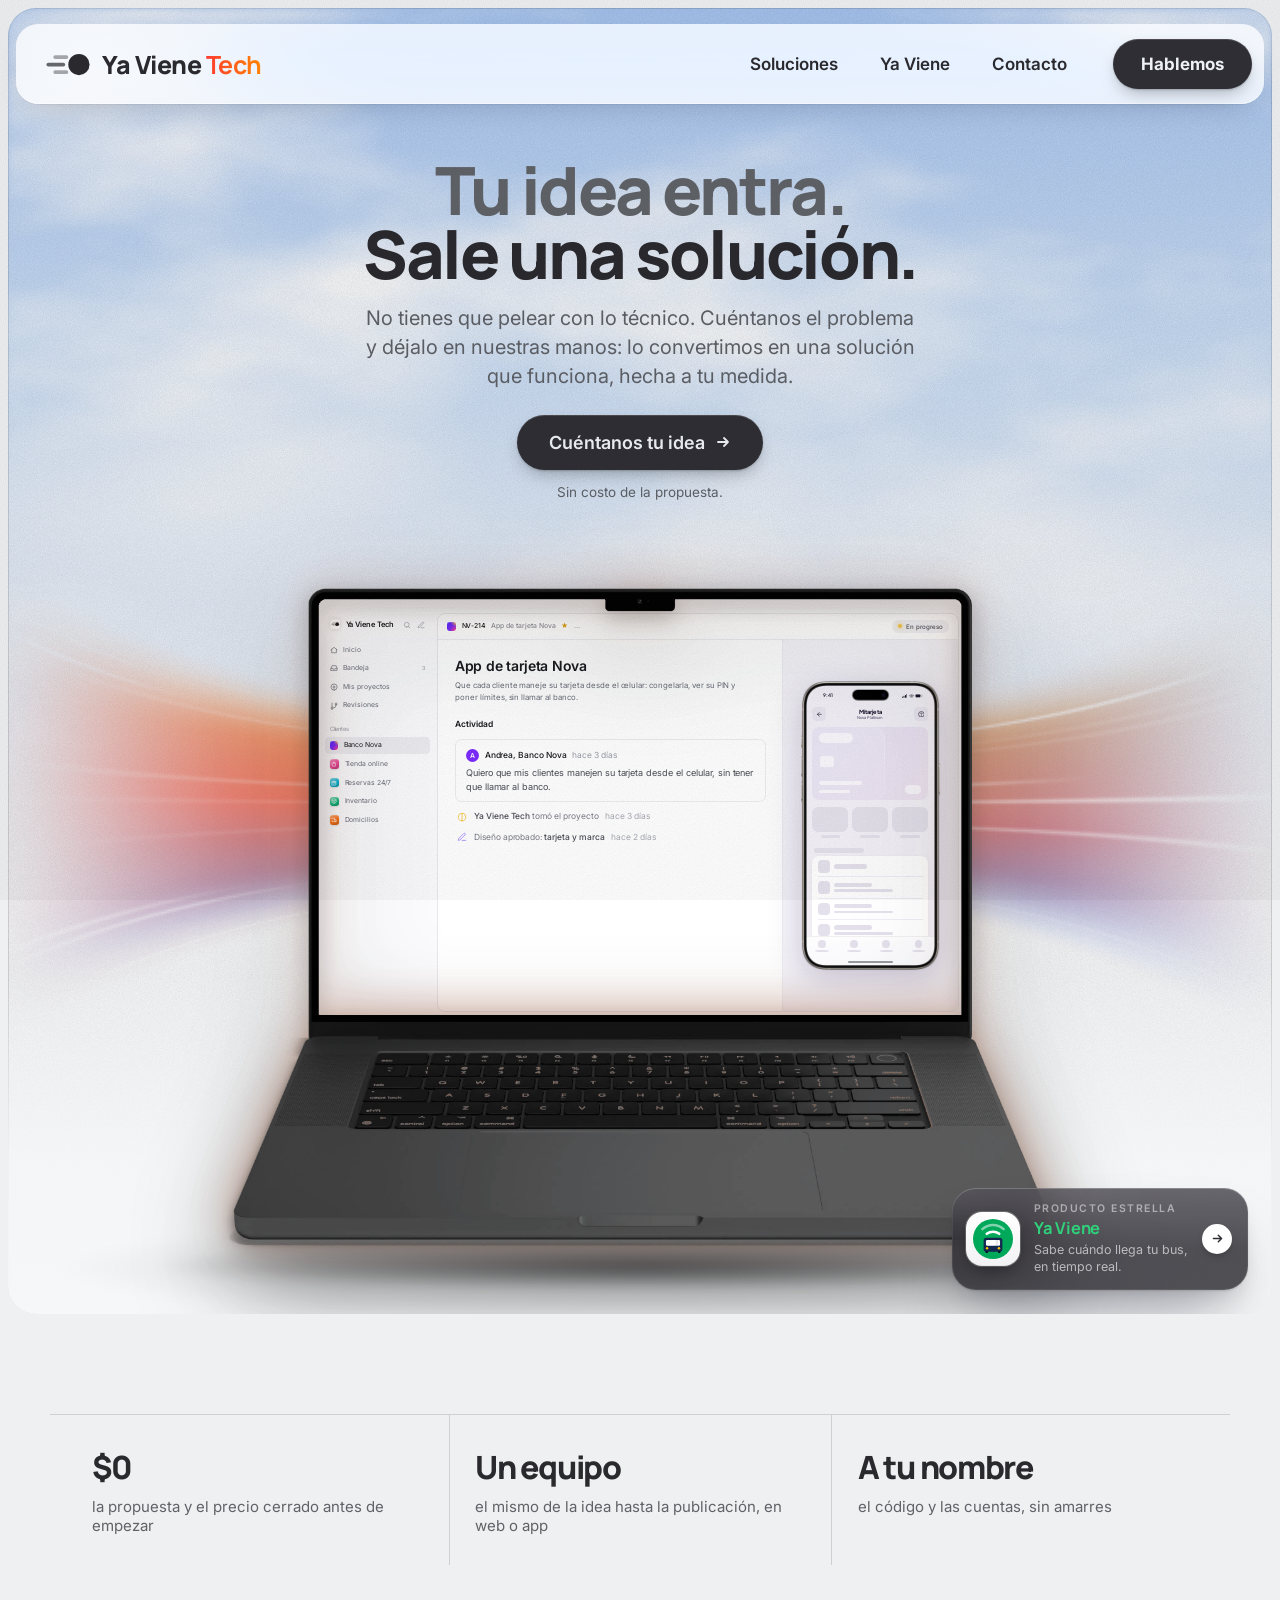
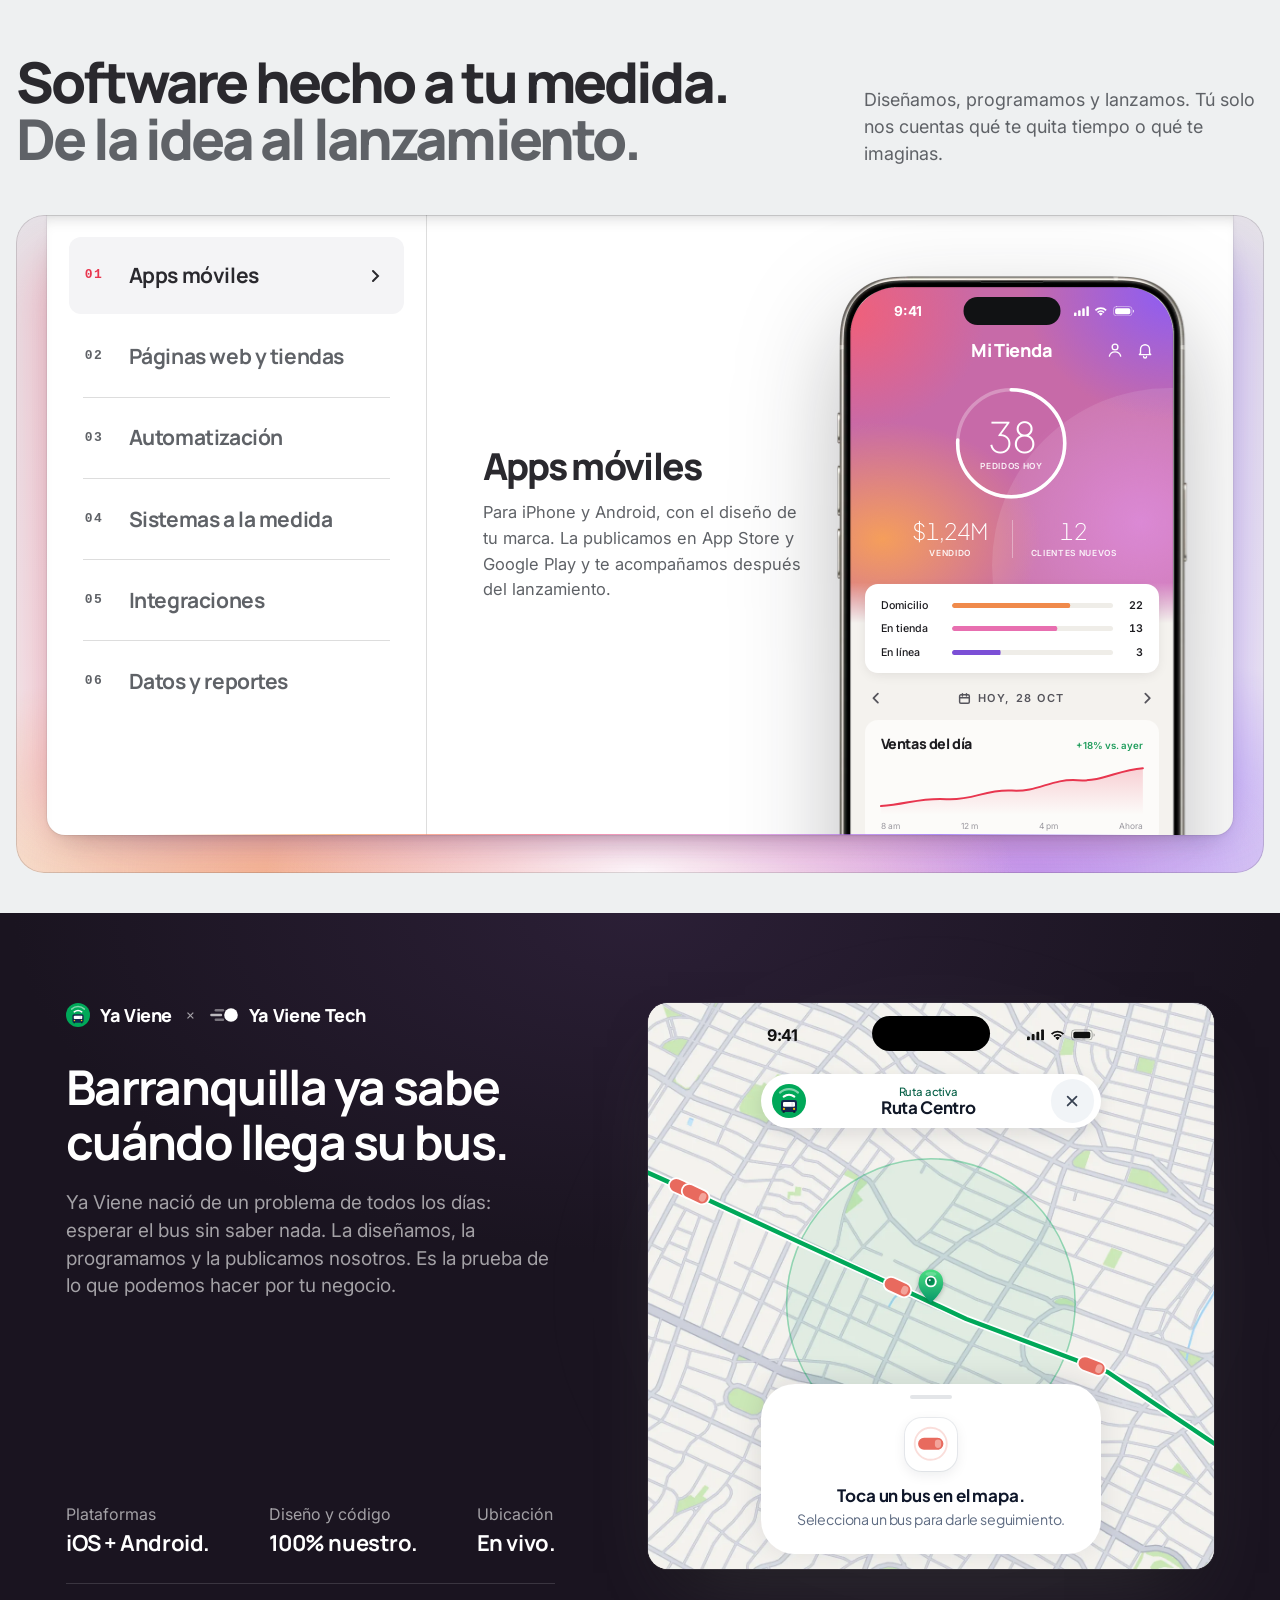
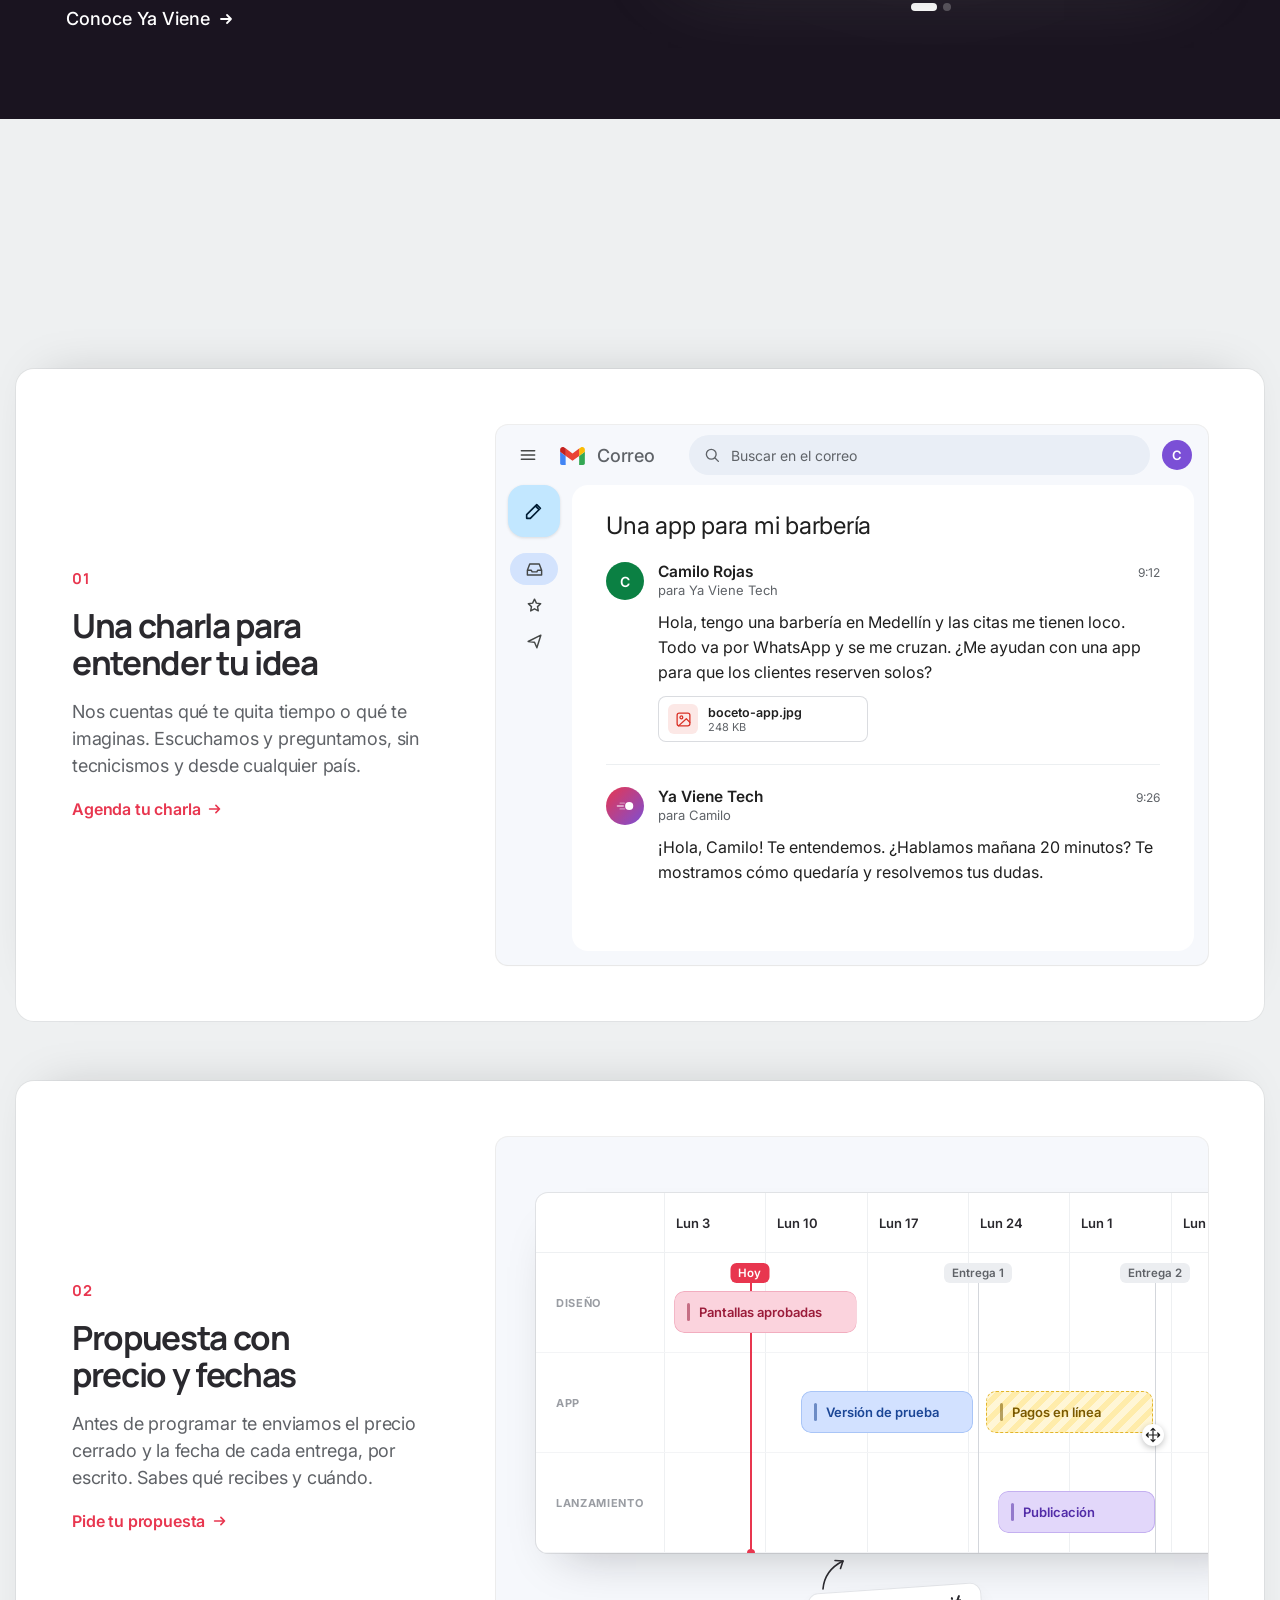
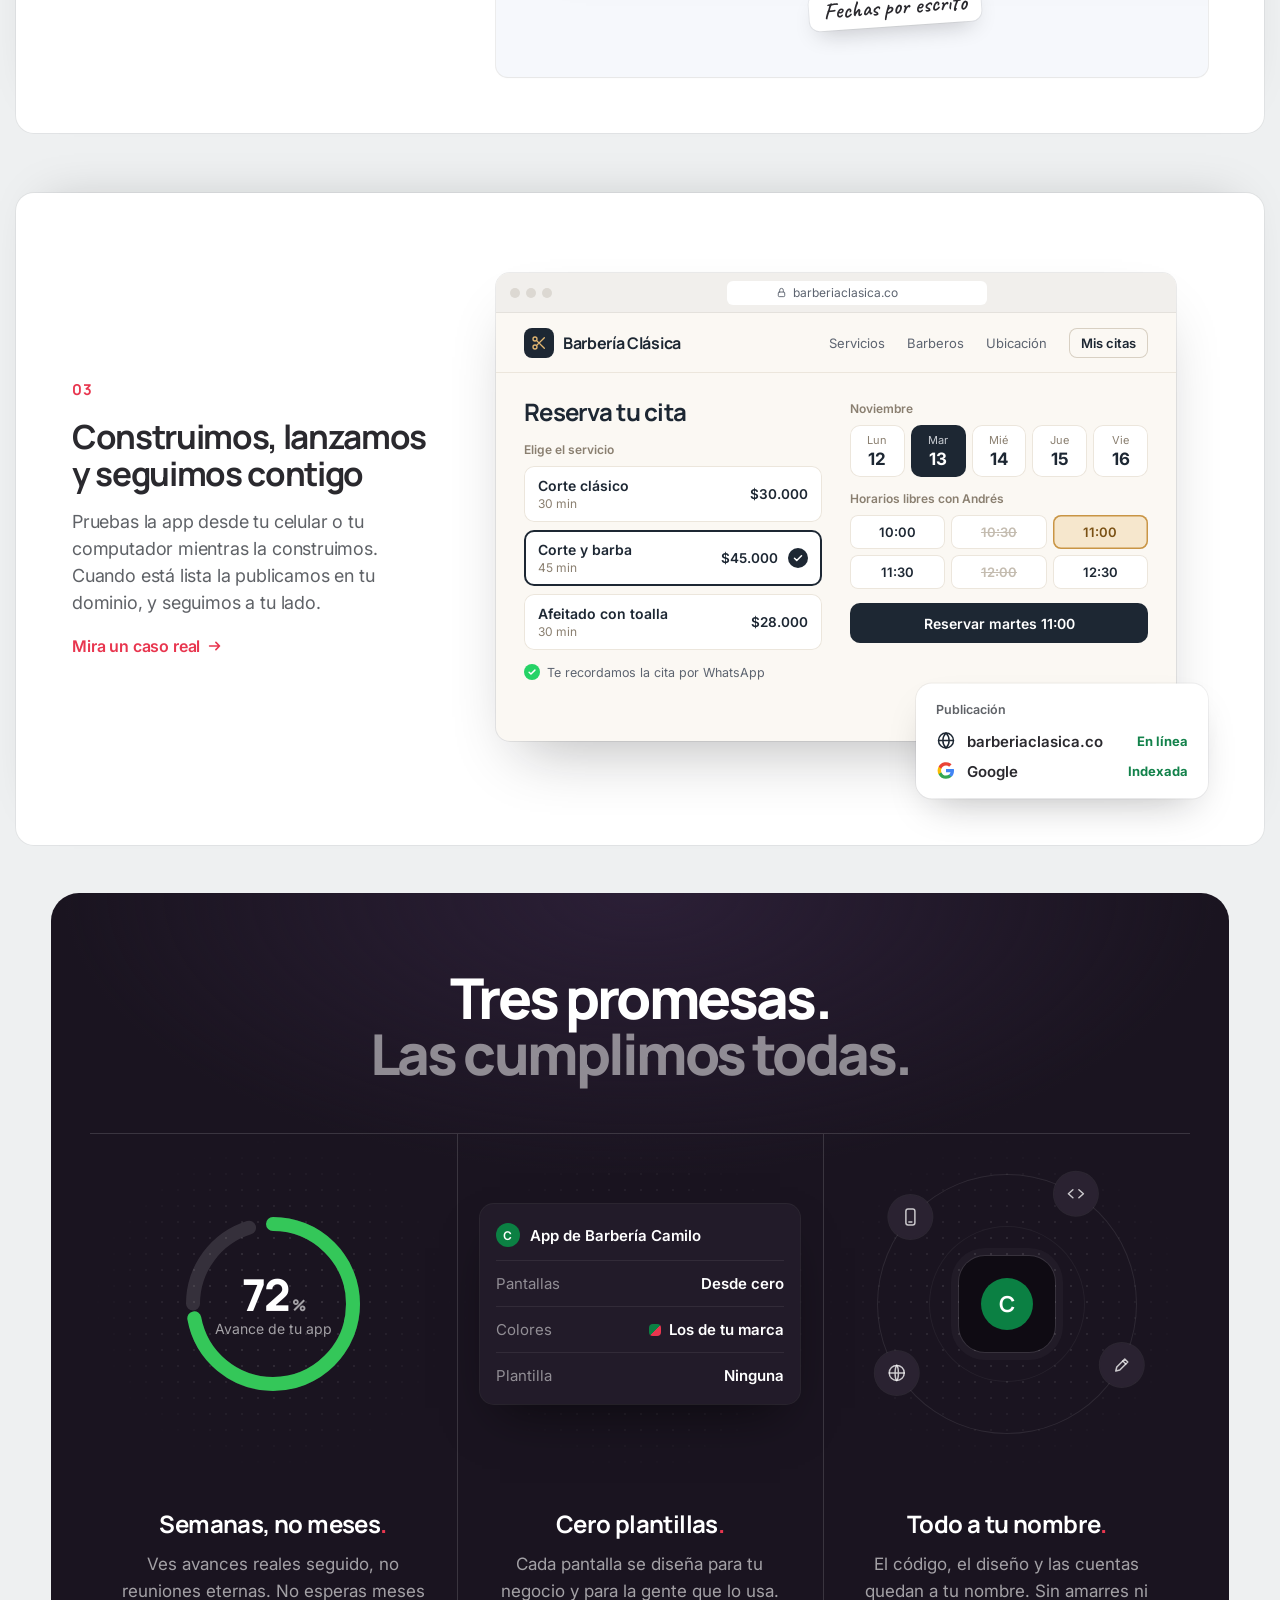
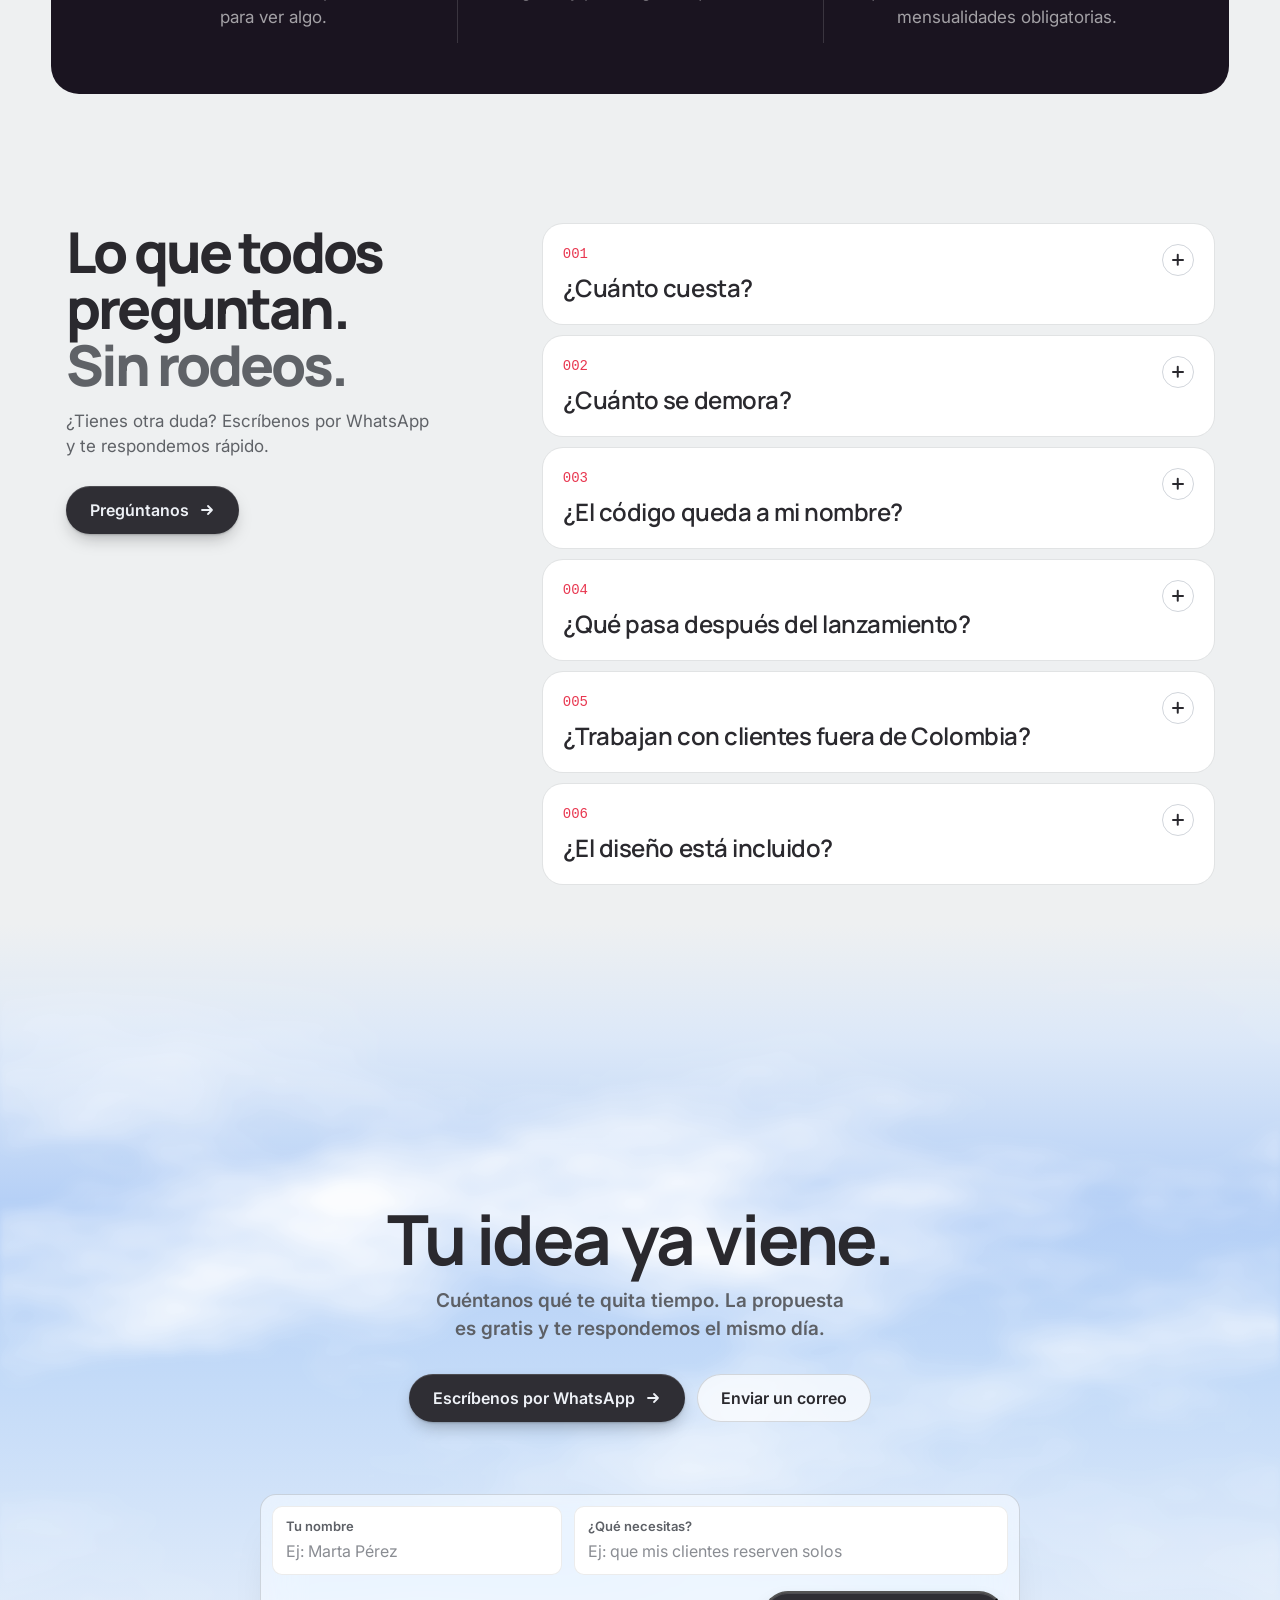
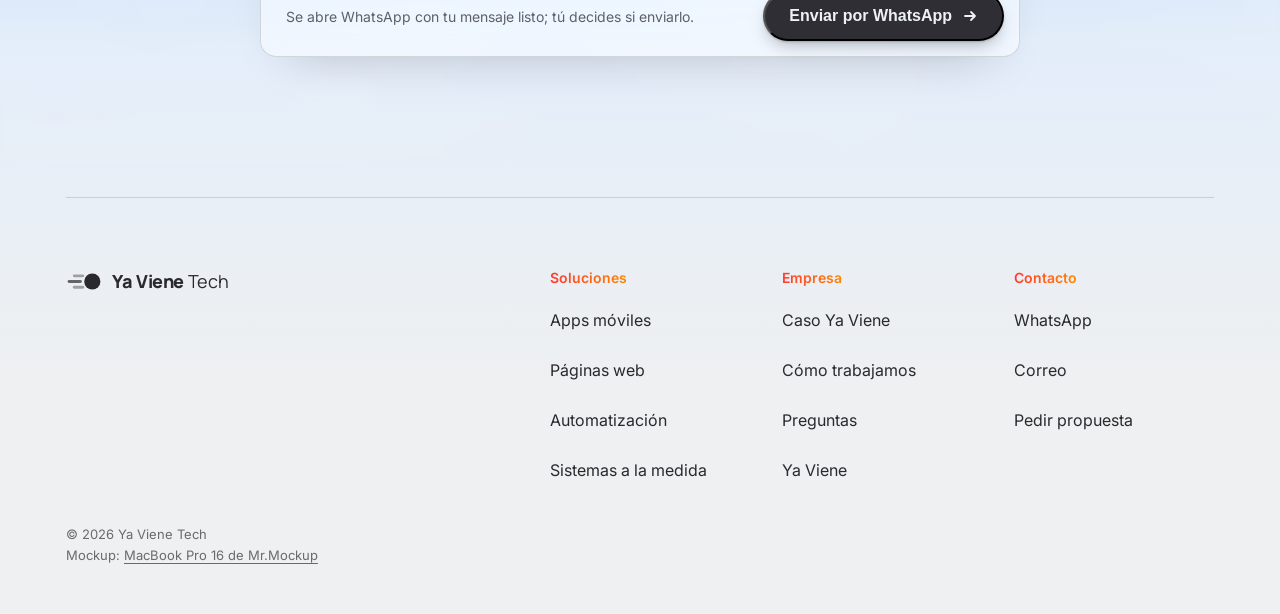
==== commit c3512d52: "Links de Ya Viene apuntan a yaviene.yavienetech.com" ====
--- a/index.html
+++ b/index.html
@@ -38,14 +38,14 @@
   </a>
   <div class="links">
     <a href="#soluciones">Soluciones</a>
-    <a href="https://yavienetech.com">Ya Viene</a>
+    <a href="https://yaviene.yavienetech.com">Ya Viene</a>
     <a href="#contacto">Contacto</a>
   </div>
   <details class="mnav">
     <summary aria-label="Menú de secciones"><svg viewBox="0 0 20 20" aria-hidden="true"><path d="M3.5 5.5h13M3.5 10h13M3.5 14.5h13" fill="none" stroke="currentColor" stroke-width="1.8" stroke-linecap="round"/></svg></summary>
     <div class="mnav-x">
       <a href="#soluciones">Soluciones</a>
-      <a href="https://yavienetech.com">Ya Viene</a>
+      <a href="https://yaviene.yavienetech.com">Ya Viene</a>
       <a href="#contacto">Contacto</a>
     </div>
   </details>
@@ -104,7 +104,7 @@
     </div>
   </div>
 
-  <a class="flag" href="https://yavienetech.com">
+  <a class="flag" href="https://yaviene.yavienetech.com">
     <span class="row">
       <span class="badge"><img src="assets/ya-logo.svg" alt=""></span>
       <span class="txt"><small>Producto estrella</small><strong>Ya Viene</strong><span>Sabe cuándo llega tu bus, en tiempo real.</span></span>
@@ -395,7 +395,7 @@
           <div><dt>Diseño y código</dt><dd>100% nuestro.</dd></div>
           <div><dt>Ubicación</dt><dd>En vivo.</dd></div>
         </dl>
-        <a class="more" href="https://yavienetech.com" target="_blank" rel="noopener">Conoce Ya Viene
+        <a class="more" href="https://yaviene.yavienetech.com" target="_blank" rel="noopener">Conoce Ya Viene
           <svg viewBox="0 0 16 16" fill="none" stroke="currentColor" stroke-width="1.8" stroke-linecap="round" stroke-linejoin="round"><path d="M3 8h10M9 4l4 4-4 4"/></svg></a>
       </div>
     </div>
@@ -702,7 +702,7 @@
   <footer>
     <a class="brand" href="#" aria-label="Ya Viene Tech, inicio"><svg><use href="#estela"/></svg><span><b>Ya Viene</b> Tech</span></a>
     <div><h3>Soluciones</h3><ul><li><a href="#soluciones">Apps móviles</a></li><li><a href="#soluciones">Páginas web</a></li><li><a href="#soluciones">Automatización</a></li><li><a href="#soluciones">Sistemas a la medida</a></li></ul></div>
-    <div><h3>Empresa</h3><ul><li><a href="#caso">Caso Ya Viene</a></li><li><a href="#proceso">Cómo trabajamos</a></li><li><a href="#preguntas">Preguntas</a></li><li><a href="https://yavienetech.com">Ya Viene</a></li></ul></div>
+    <div><h3>Empresa</h3><ul><li><a href="#caso">Caso Ya Viene</a></li><li><a href="#proceso">Cómo trabajamos</a></li><li><a href="#preguntas">Preguntas</a></li><li><a href="https://yaviene.yavienetech.com">Ya Viene</a></li></ul></div>
     <div><h3>Contacto</h3><ul><li><a href="https://wa.me/573004438626" target="_blank" rel="noopener">WhatsApp</a></li><li><a href="mailto:contacto@yavienetech.com">Correo</a></li><li><a href="#contacto">Pedir propuesta</a></li></ul></div>
     <p class="legal">© 2026 Ya Viene Tech<br>Mockup: <a href="https://mrmockup.com">MacBook Pro 16 de Mr.Mockup</a></p>
   </footer>
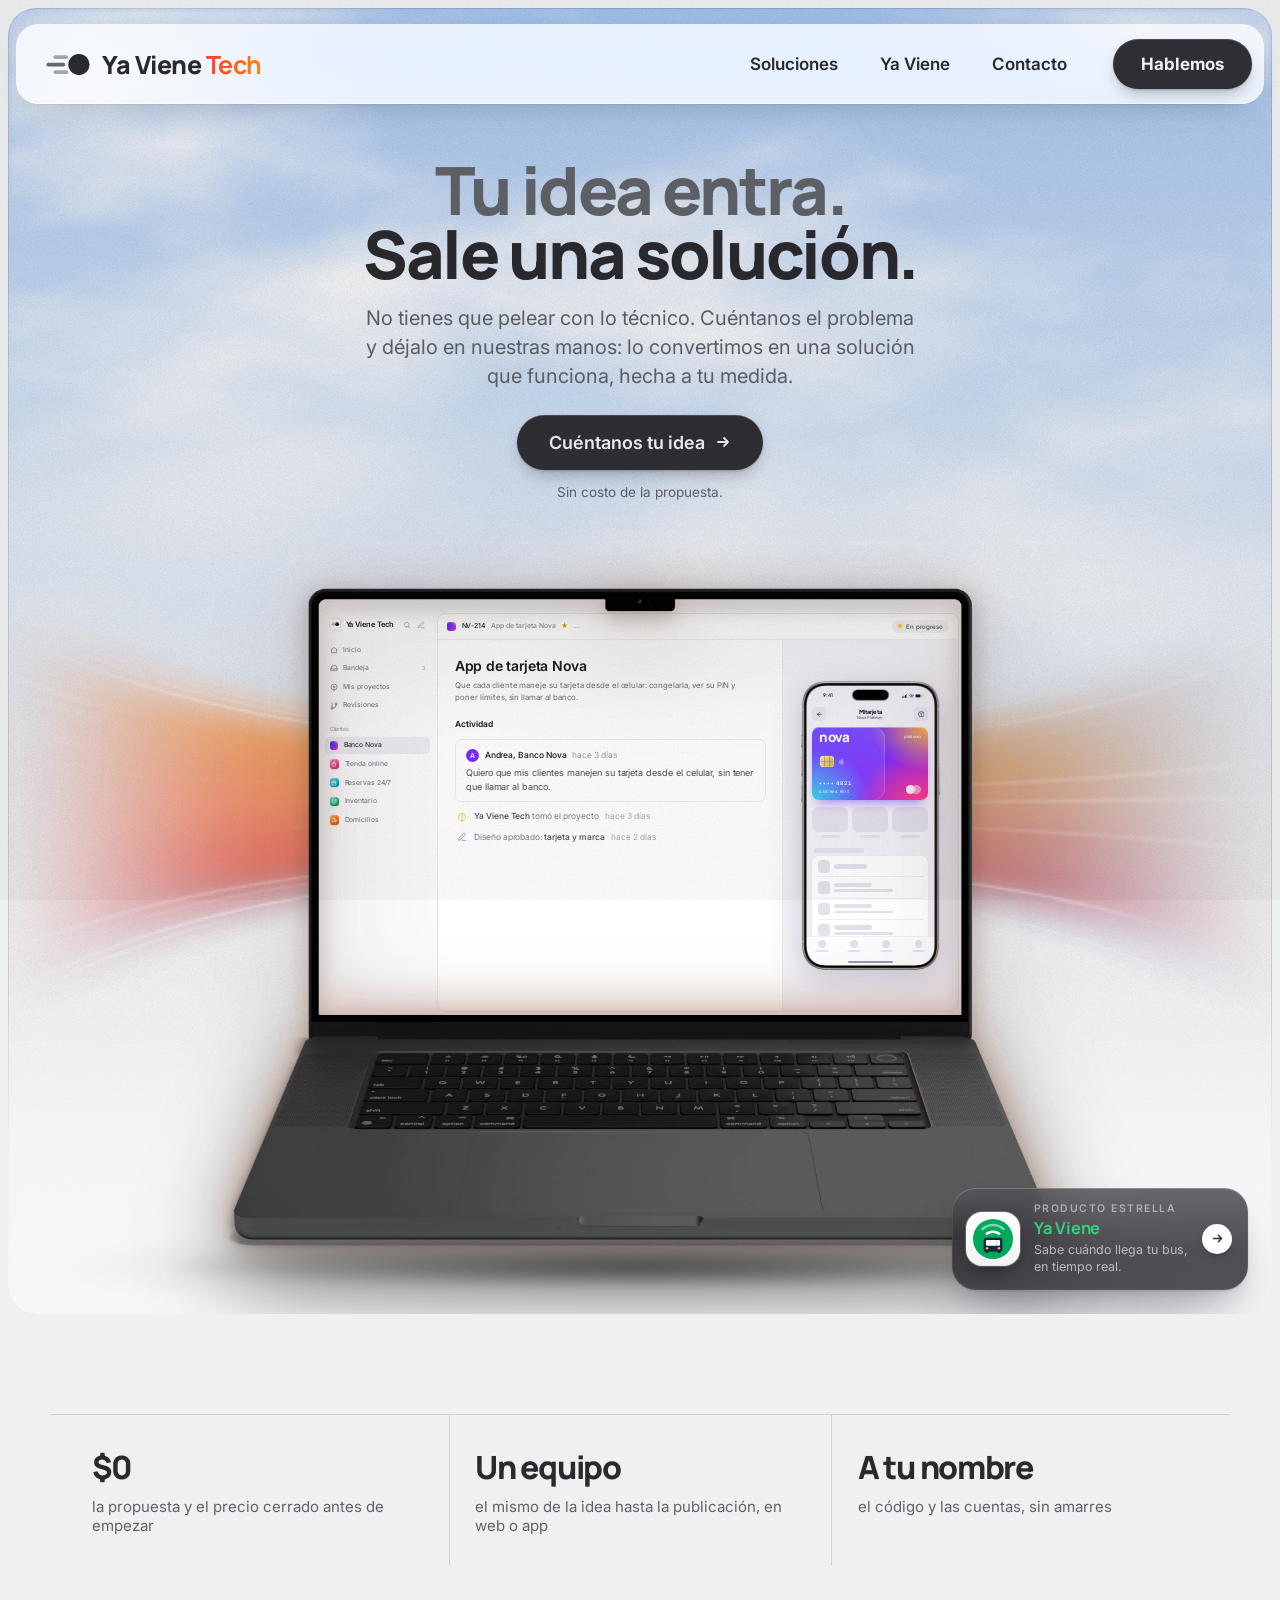
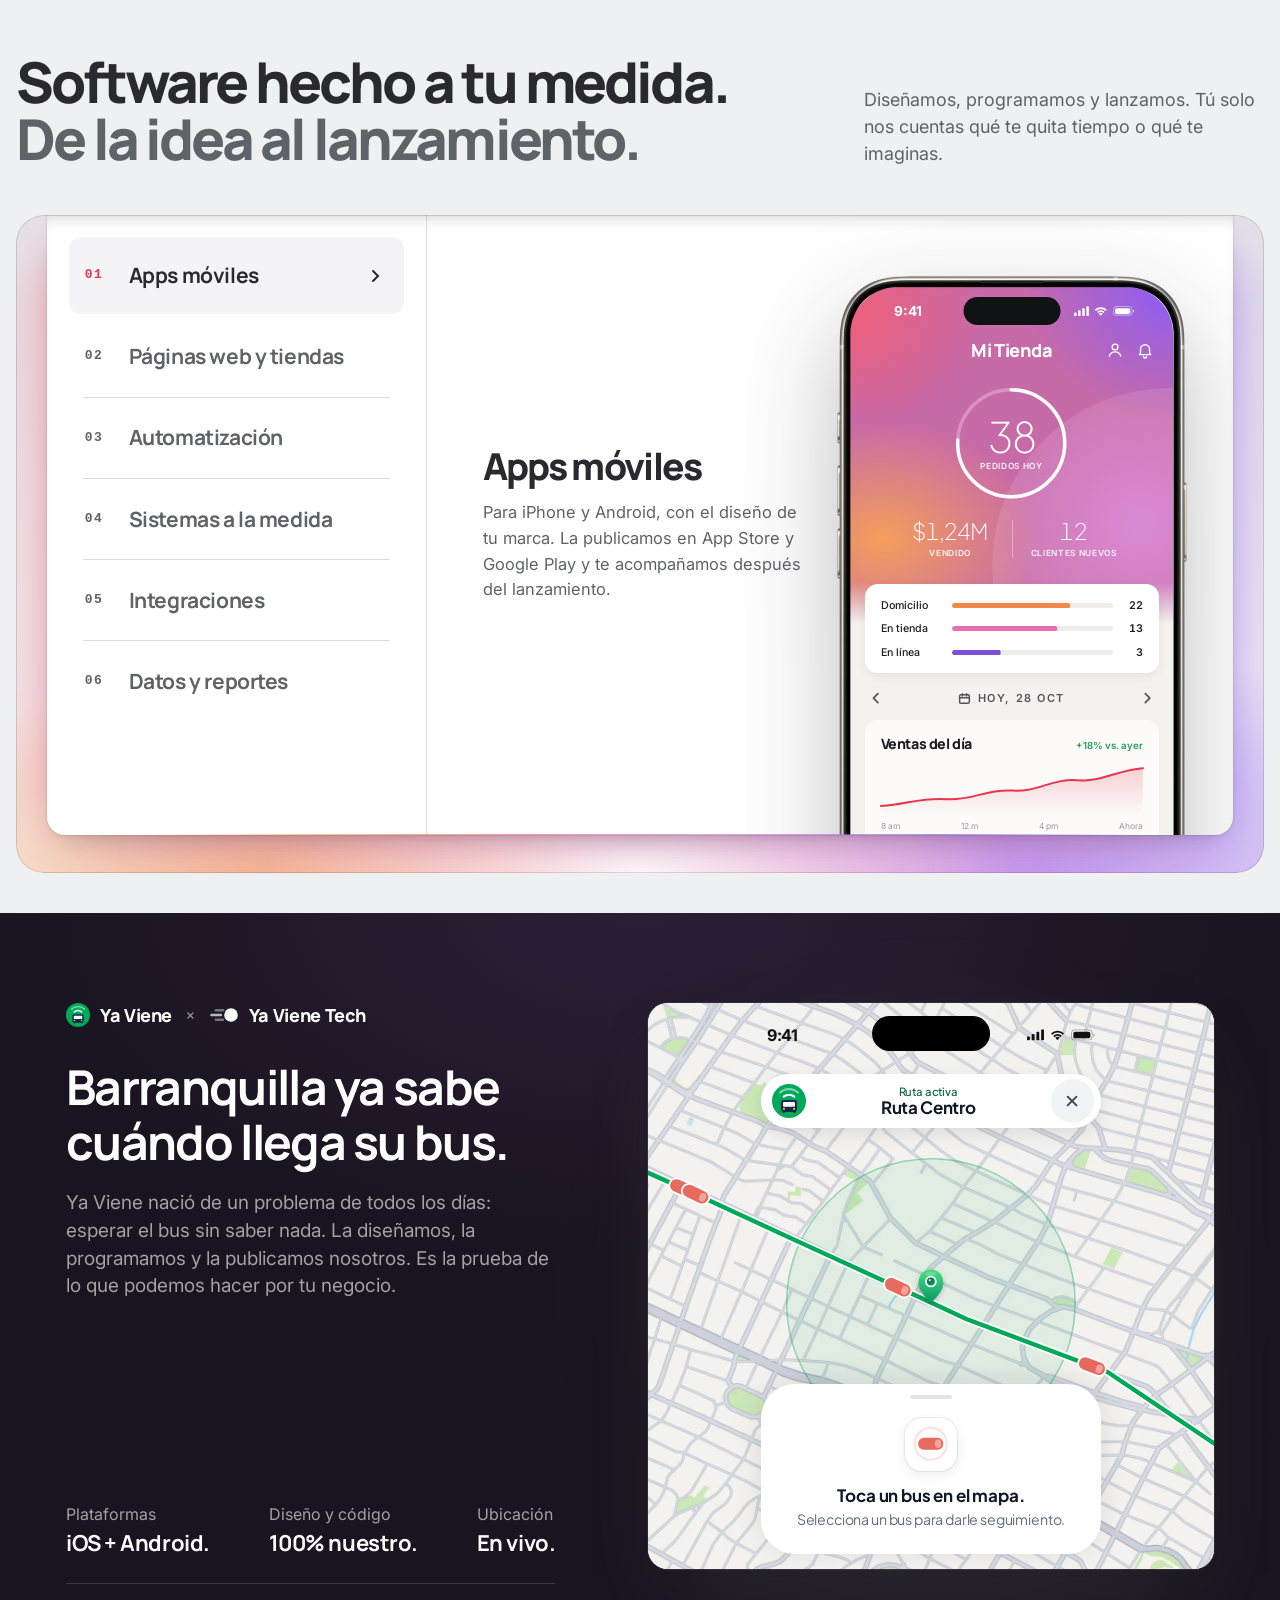
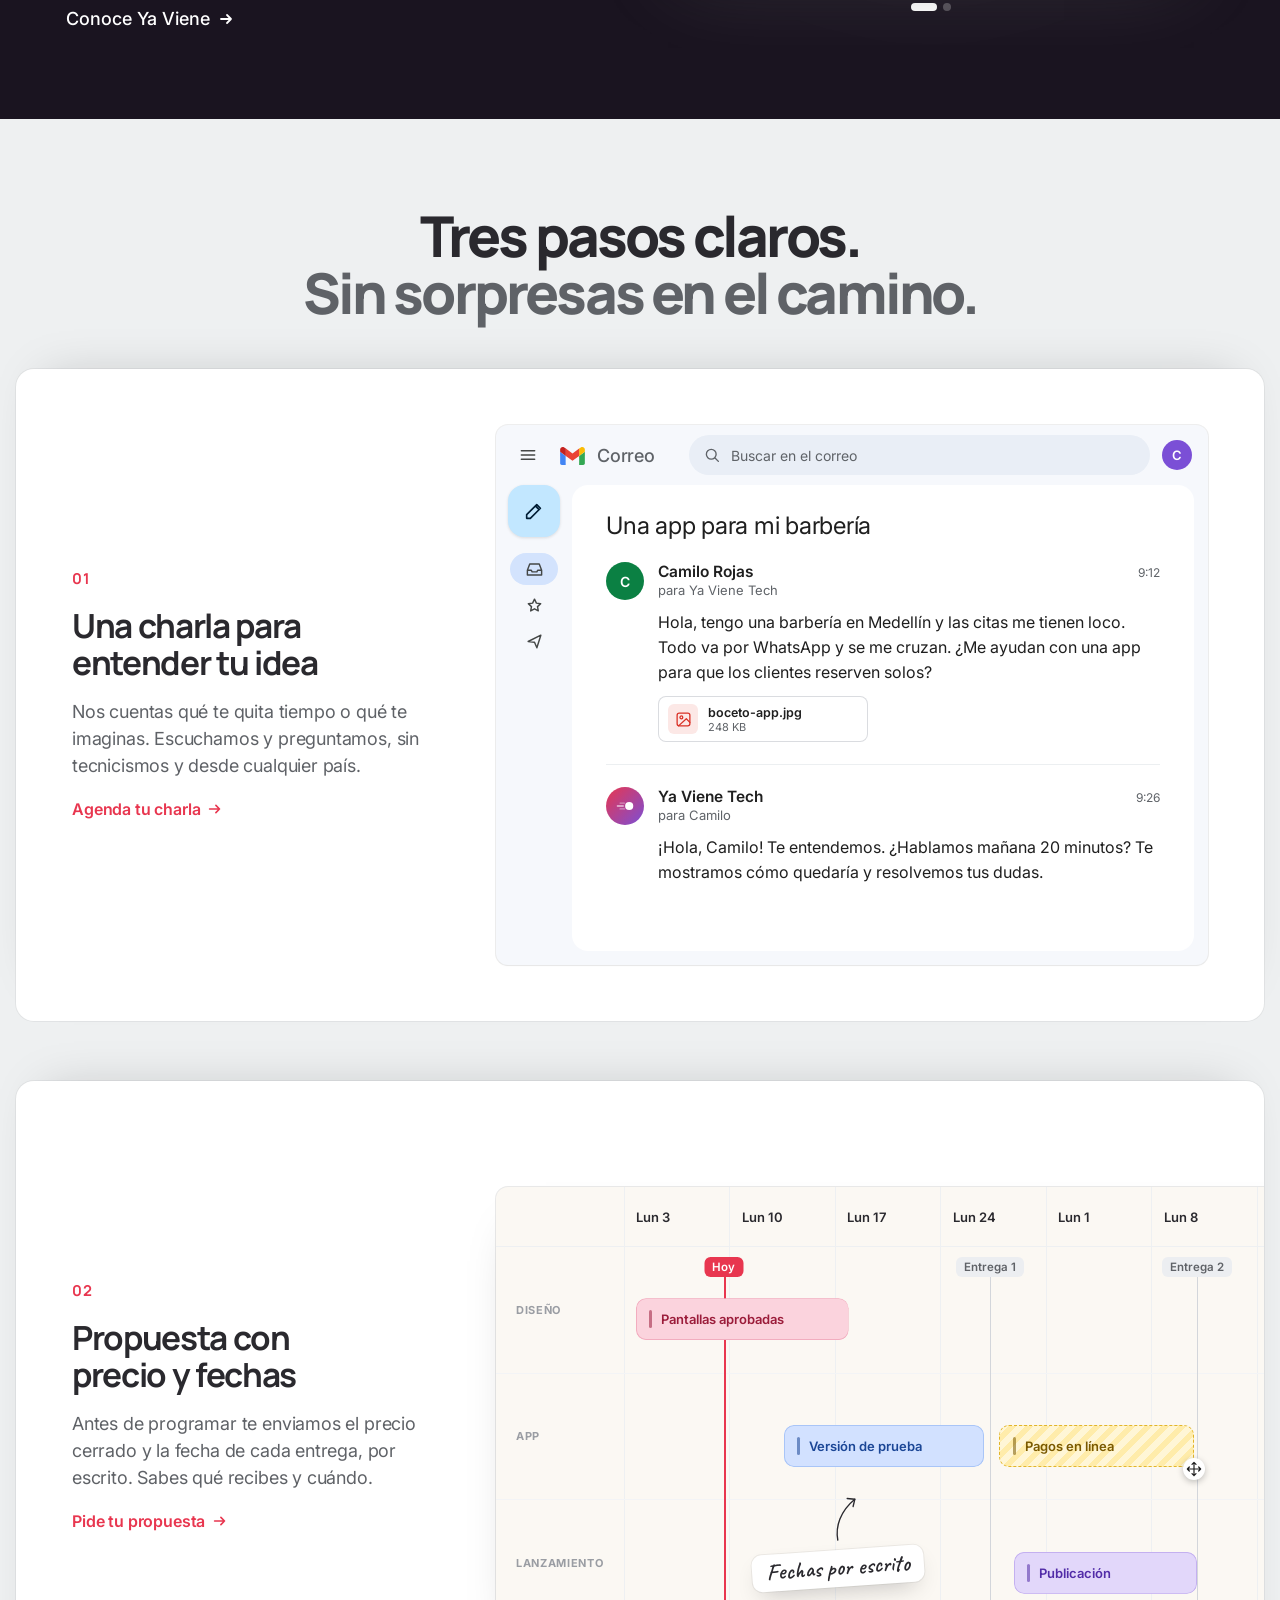
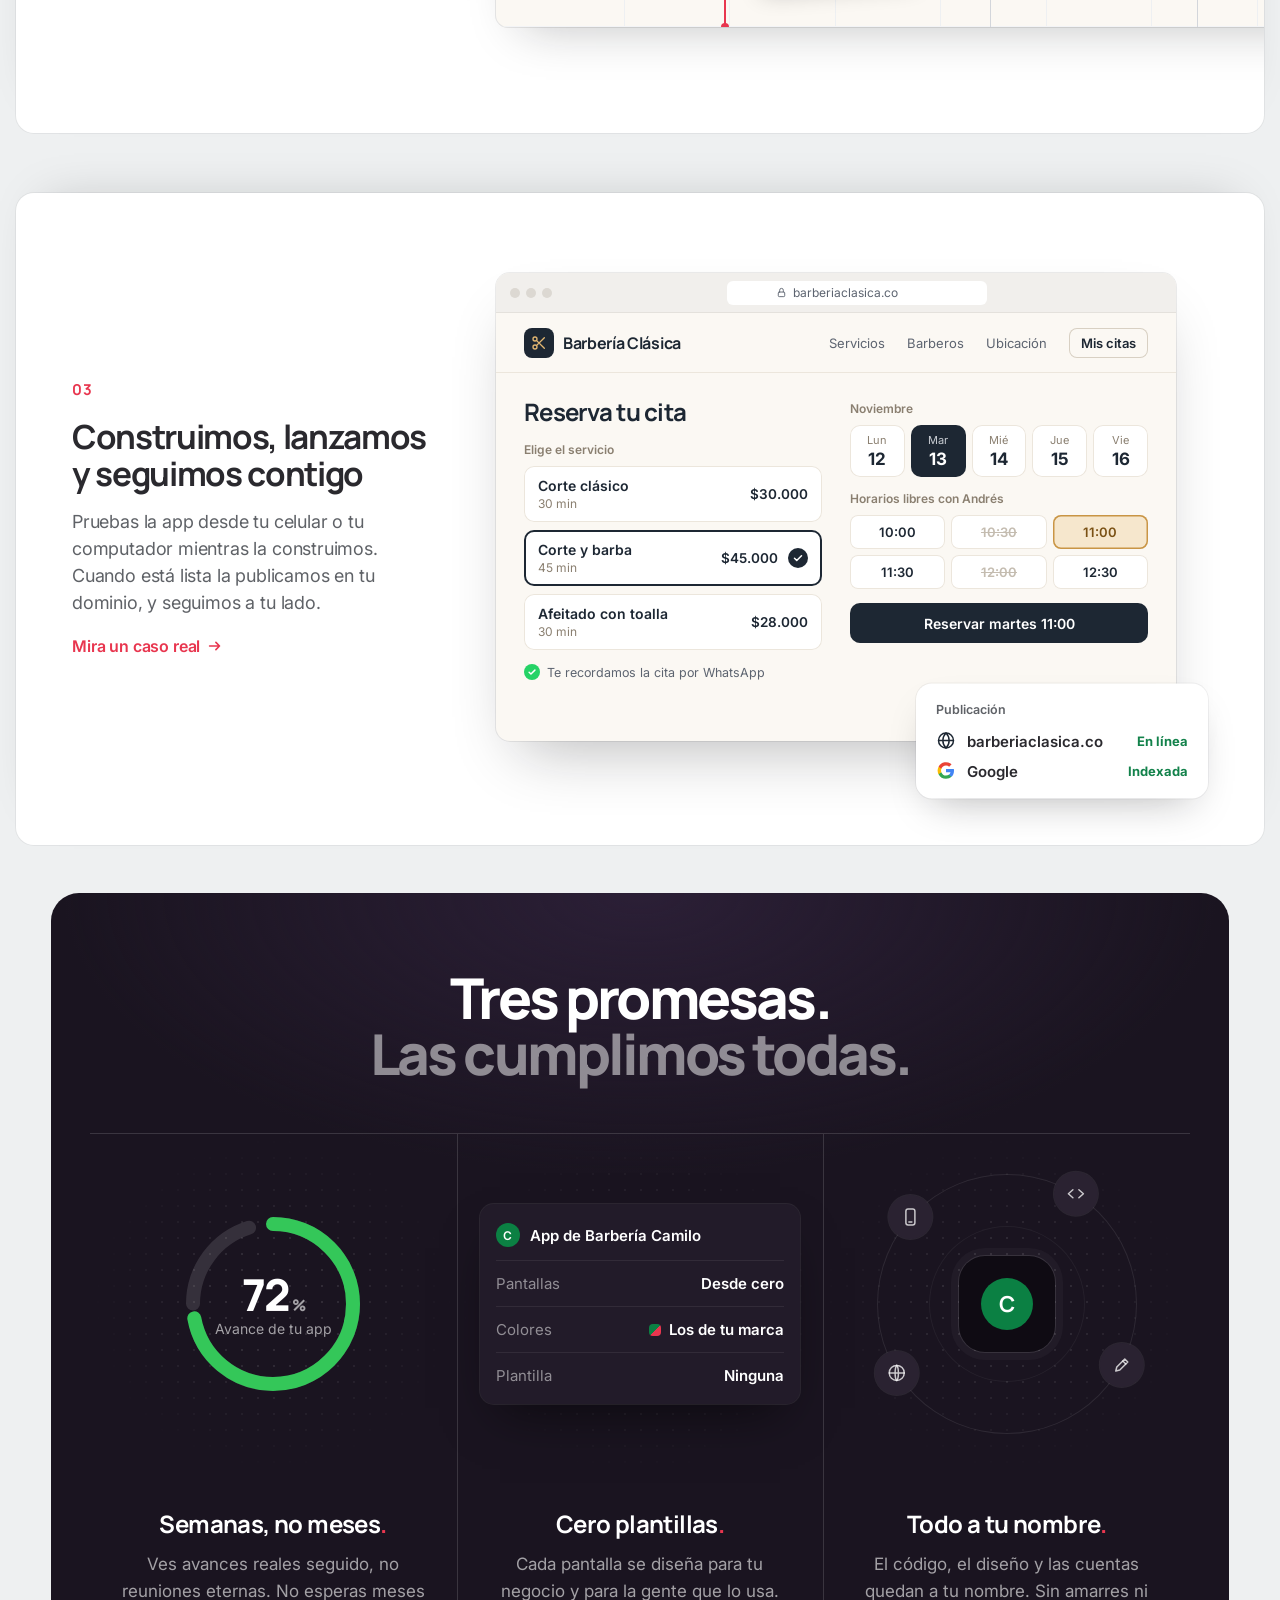
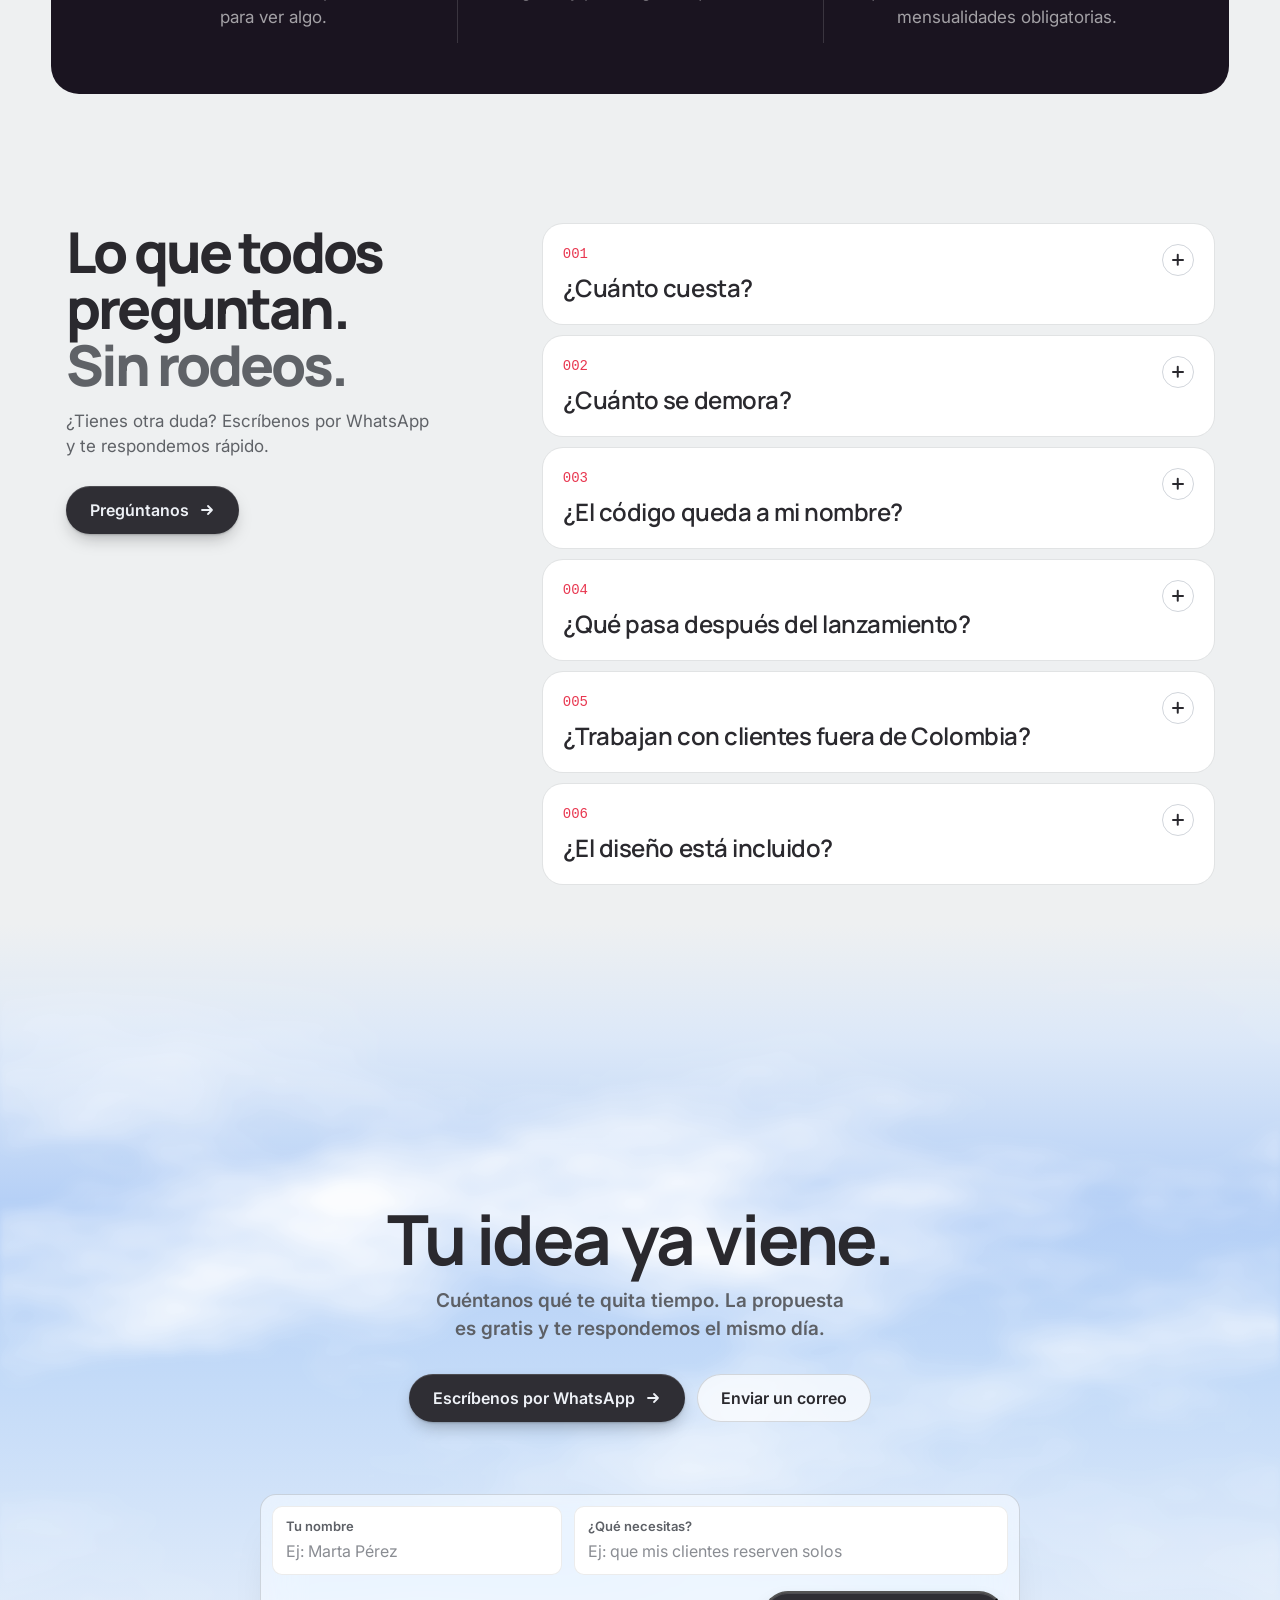
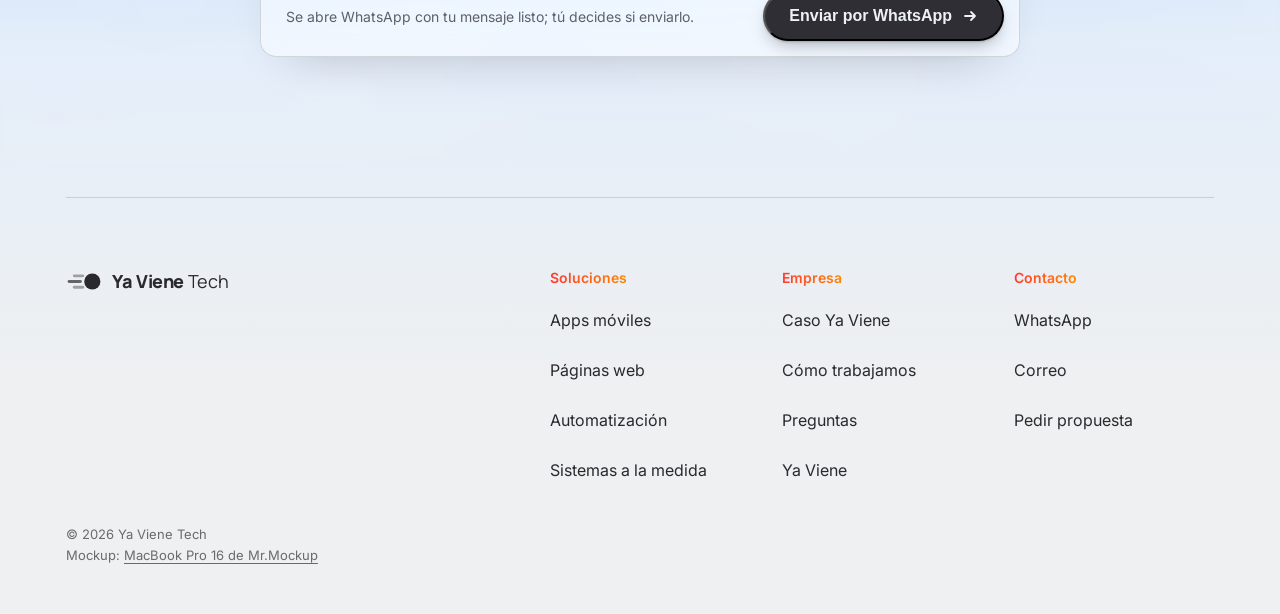
==== commit f08ae697: "Cronograma de la propuesta: cuadro más ancho, fechas corridas y nota con flecha" ====
--- a/index.html
+++ b/index.html
@@ -548,7 +548,7 @@
       </div>
       <div class="how-art tl" aria-hidden="true">
         <div class="tl-g">
-          <div class="tl-hd"><span></span><span>Lun 3</span><span>Lun 10</span><span>Lun 17</span><span>Lun 24</span><span>Lun 1</span><span>Lun 8</span></div>
+          <div class="tl-hd"><span></span><span>Lun 3</span><span>Lun 10</span><span>Lun 17</span><span>Lun 24</span><span>Lun 1</span><span>Lun 8</span><span>Lun 15</span><span>Lun 22</span></div>
           <div class="tl-rw"><small>Diseño</small></div>
           <div class="tl-rw"><small>App</small></div>
           <div class="tl-rw"><small>Lanzamiento</small></div>
@@ -560,7 +560,7 @@
           <span class="tl-bar b3" style="--a:.635;--w:.33;--r:1"><i>Pagos en línea</i><svg class="tl-cur" viewBox="0 0 24 24"><path d="M12 2v20M2 12h20M12 2 9 5M12 2l3 3M12 22l-3-3M12 22l3-3M2 12l3-3M2 12l3 3M22 12l-3-3M22 12l-3 3"/></svg></span>
           <span class="tl-bar b4" style="--a:.66;--w:.31;--r:2"><i>Publicación</i></span>
         </div>
-        <div class="tl-nota"><svg viewBox="0 0 40 34"><path d="M8 32C9 20 16 10 28 4"/><path d="M20 3.5 28 4l-2.5 7.5"/></svg><b>Fechas por escrito</b></div>
+        <div class="tl-nota"><b>Fechas por escrito</b><svg viewBox="0 0 40 56"><path d="M8 54C5 38 11 20 28 6"/><path d="M19 5 28 6l-2 8.5"/></svg></div>
       </div>
     </article>
 
--- a/style.css
+++ b/style.css
@@ -1316,11 +1316,14 @@
   .gm-adj small { display: block; font-size: 0.6875rem; color: #5f6368; }
 
   /* 02: el cronograma. Cada fase tiene su barra y sus fechas de entrega */
-  .tl { --lc: 128px; --hd: 60px; background: #f6f8fc; }
-  .tl-g { --tw: calc((100% - var(--lc)) * 5 / 6); position: absolute; left: 40px; right: -64px; top: 56px; height: 360px; overflow: hidden; isolation: isolate; display: grid; grid-template-rows: var(--hd) repeat(3, 1fr); border-radius: 12px; background: #fff;
+  .tl { --lc: 128px; --hd: 60px; overflow: visible; background: none; box-shadow: none; }
+  /* Sin panel detrás: el cuadro crece y lo corta el borde derecho de la tarjeta */
+  .paso:has(.tl) { overflow: hidden; }
+  .tl { --sale: 260px; }
+  .tl-g { --tw: calc((100% - var(--lc)) * 5.6 / 8); position: absolute; left: 0; right: calc(var(--sale) * -1); top: 50px; height: 440px; overflow: hidden; isolation: isolate; display: grid; grid-template-rows: var(--hd) repeat(3, 1fr); border-radius: 12px; background: #fbf8f3;
     box-shadow: 0 0 0 1px rgba(17,18,20,.09), 0 24px 48px -26px rgba(17,18,20,.28); }
-  .tl-g::before { content: ''; position: absolute; z-index: -1; left: var(--lc); right: 0; top: 0; bottom: 0; background: repeating-linear-gradient(90deg, #eef0f2 0 1px, transparent 1px calc(100% / 6)); }
-  .tl-hd { display: grid; grid-template-columns: var(--lc) repeat(6, 1fr); align-items: center; border-bottom: 1px solid #eef0f2; font-size: 0.8125rem; font-weight: 600; color: #2a292e; }
+  .tl-g::before { content: ''; position: absolute; z-index: -1; left: var(--lc); right: 0; top: 0; bottom: 0; background: repeating-linear-gradient(90deg, #eef0f2 0 1px, transparent 1px calc(100% / 8)); }
+  .tl-hd { display: grid; grid-template-columns: var(--lc) repeat(8, 1fr); align-items: center; border-bottom: 1px solid #eef0f2; font-size: 0.8125rem; font-weight: 600; color: #2a292e; }
   .tl-hd span { padding-left: 12px; }
   .tl-rw { display: flex; align-items: center; padding-left: 20px; border-bottom: 1px solid #f3f4f6; }
   .tl-rw:last-child { border: 0; }
@@ -1343,10 +1346,12 @@
   .b3 { --tx: #7a5900; box-shadow: none; border: 1.5px dashed #e2b52b; background: repeating-linear-gradient(135deg, #fff6d6 0 6px, #ffecaa 6px 12px); }
   .tl-bar .tl-cur { position: absolute; right: -12px; bottom: -14px; width: 22px; height: 22px; padding: 3px; border-radius: 50%; background: #fff; fill: none; stroke: #1f1f1f; stroke-width: 1.8; stroke-linecap: round;
     box-shadow: 0 2px 6px rgba(17,18,20,.25); }
-  .tl-nota { position: absolute; z-index: 2; left: 44%; top: 420px; display: flex; flex-direction: column; align-items: flex-start; }
-  .tl-nota b { padding: 6px 14px 8px; border-radius: 10px; background: #fff; transform: rotate(-4deg); font: 600 1.4375rem/1 Caveat, cursive; color: #2a292e; white-space: nowrap;
+  /* La nota vive dentro del cronograma, en la fila vacía, y señala las barras de arriba */
+  .tl-nota { position: absolute; z-index: 2; left: calc(var(--lc) + (100% + var(--sale) - var(--lc)) * 5.6 / 8 * .17 + 28px); top: 413px; }
+  .tl-nota b { display: block; padding: 6px 14px 8px; border-radius: 10px; background: #fff; transform: rotate(-4deg); font: 600 1.4375rem/1 Caveat, cursive; color: #2a292e; white-space: nowrap;
     box-shadow: 0 0 0 1px rgba(17,18,20,.06), 0 10px 24px -10px rgba(17,18,20,.3); }
-  .tl-nota svg { width: 40px; height: 34px; margin: 0 0 -2px 6px; fill: none; stroke: #2a292e; stroke-width: 1.6; stroke-linecap: round; stroke-linejoin: round; }
+  /* La flecha sale del borde del cuadrito y sube hasta la barra de Versión de prueba */
+  .tl-nota svg { position: absolute; left: calc(50% - 7px); bottom: calc(100% + 8px); width: 34px; height: 48px; fill: none; stroke: #2a292e; stroke-width: 1.6; stroke-linecap: round; stroke-linejoin: round; }
 
   /* 03: el celular con la app real en el centro y alrededor lo que pasa mientras la construimos y después */
   .ph { background: none; box-shadow: none; border-radius: 0; overflow: visible; }
@@ -1570,16 +1575,17 @@
     .gm-sub b { font-size: 1.125rem; }
     .gm-tx { font-size: 0.8438rem; }
     .tl { --lc: 0px; --hd: 44px; }
-    .tl { height: 430px; }
-    .tl-g { left: 12px; right: -44px; top: 20px; height: 320px; }
+    .tl { height: 360px; --sale: 140px; }
+    .tl-g { top: 0; height: 360px; }
     .tl-ult b { transform: translateX(calc(-100% + 1px)); }
     .tl-rw small { display: none; }
-    .tl-hd { grid-template-columns: 0 repeat(6, 1fr); font-size: 0.7188rem; }
+    .tl-hd { grid-template-columns: 0 repeat(8, 1fr); font-size: 0.7188rem; }
     .tl-hd span { padding-left: 6px; }
     .tl-bar { height: 36px; padding: 0 9px; font-size: 0.7188rem; }
     .tl-bar::before { display: none; }
-    .tl-nota { left: 26%; top: 344px; }
-    .tl-nota b { font-size: 1.25rem; }
+    .tl-nota { left: calc((100% + var(--sale)) * 5.6 / 8 * .17 + 12px); top: 300px; }
+    .tl-nota svg { left: calc(50% - 6px); bottom: calc(100% + 6px); width: 28px; height: 40px; }
+    .tl-nota b { font-size: 1.125rem; }
     .ph { height: auto; overflow: visible; }
     .wb-w { position: relative; right: auto; top: auto; margin-bottom: 64px; }
     .wb-bar p { width: auto; padding: 0 10px; margin-right: 0; }
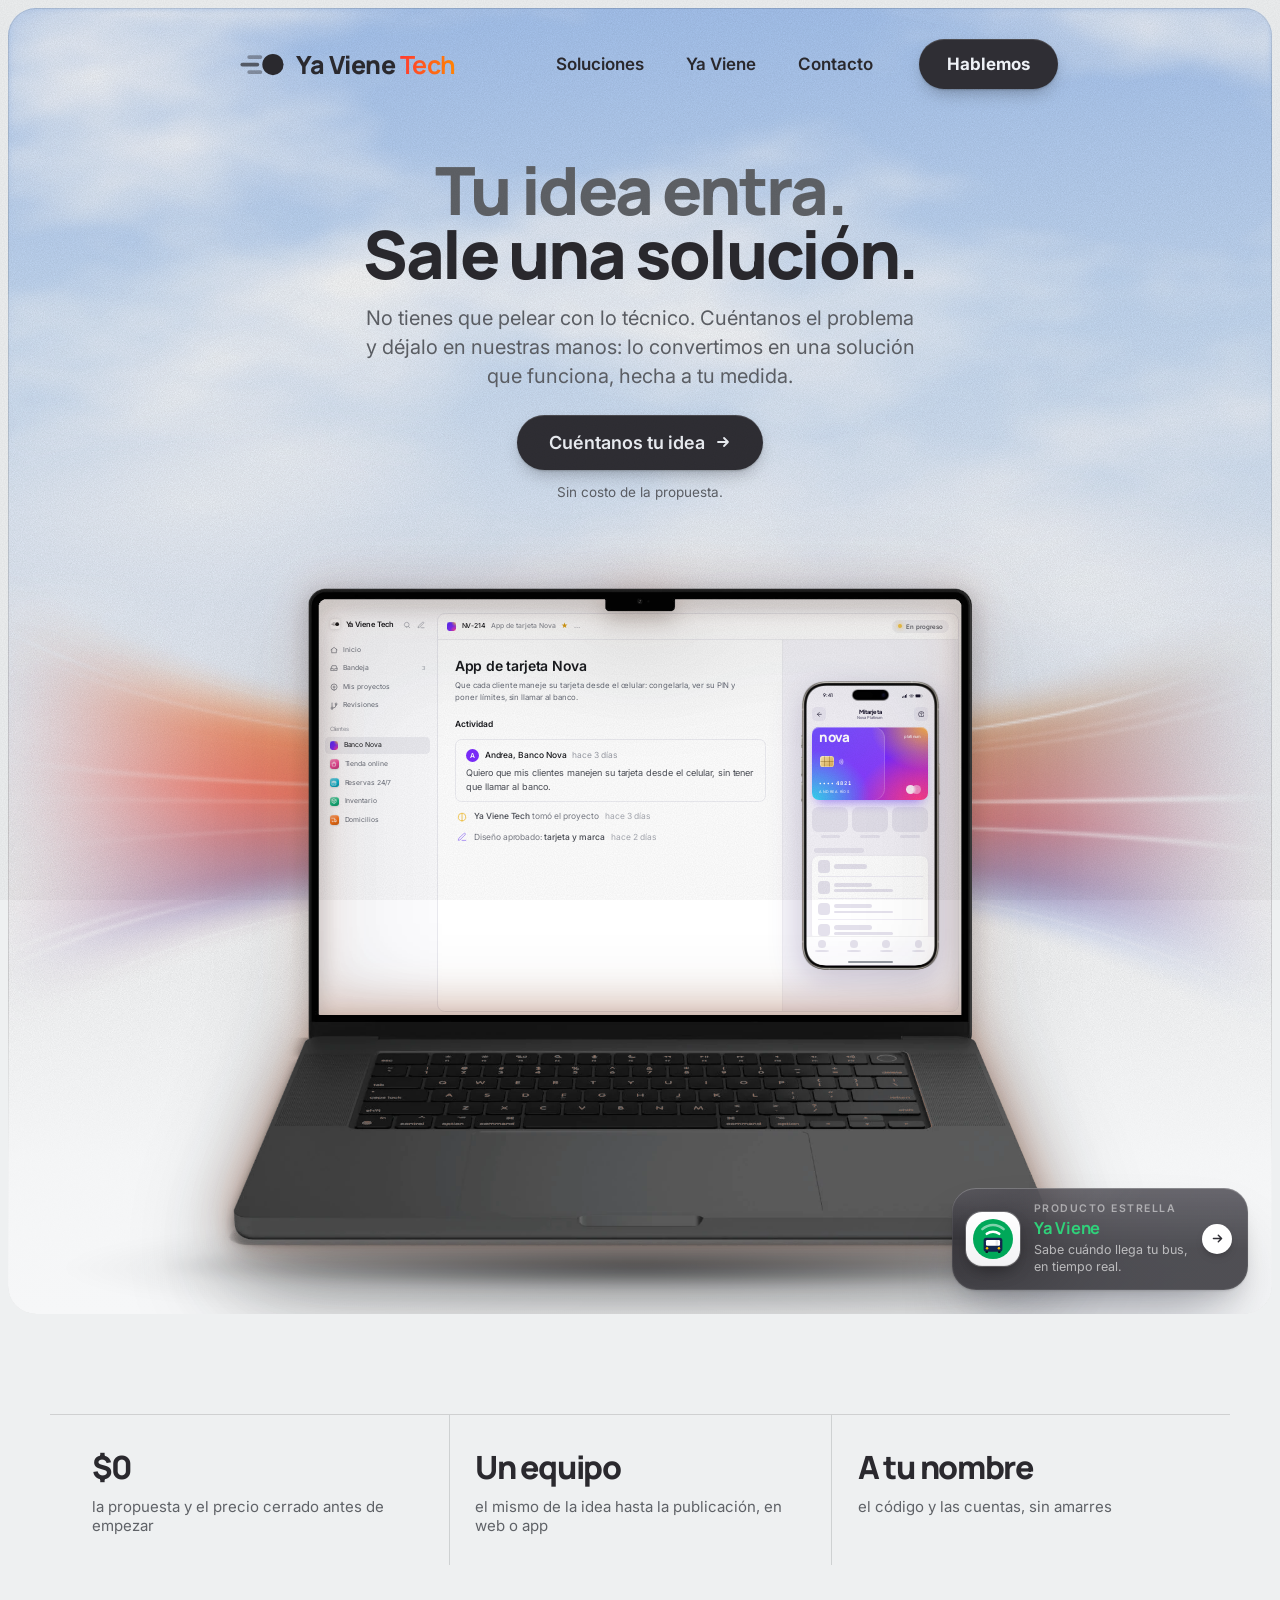
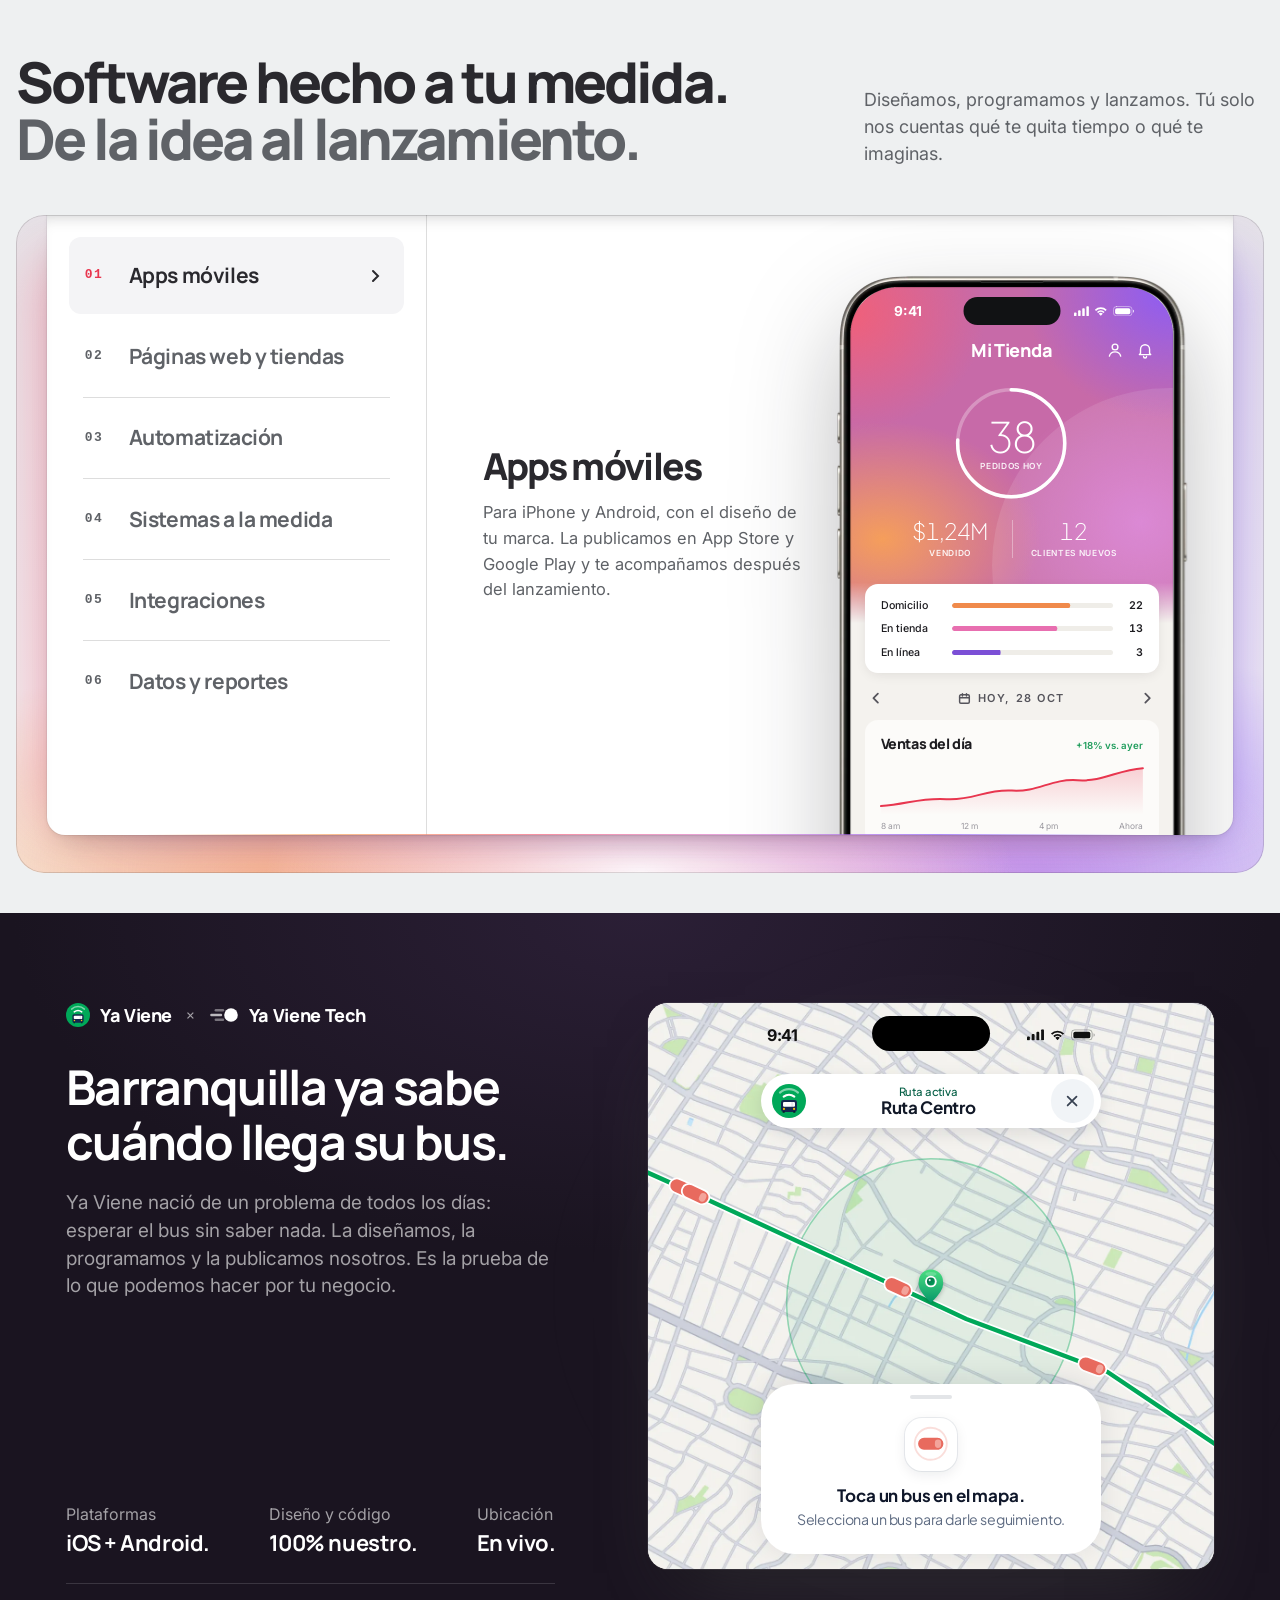
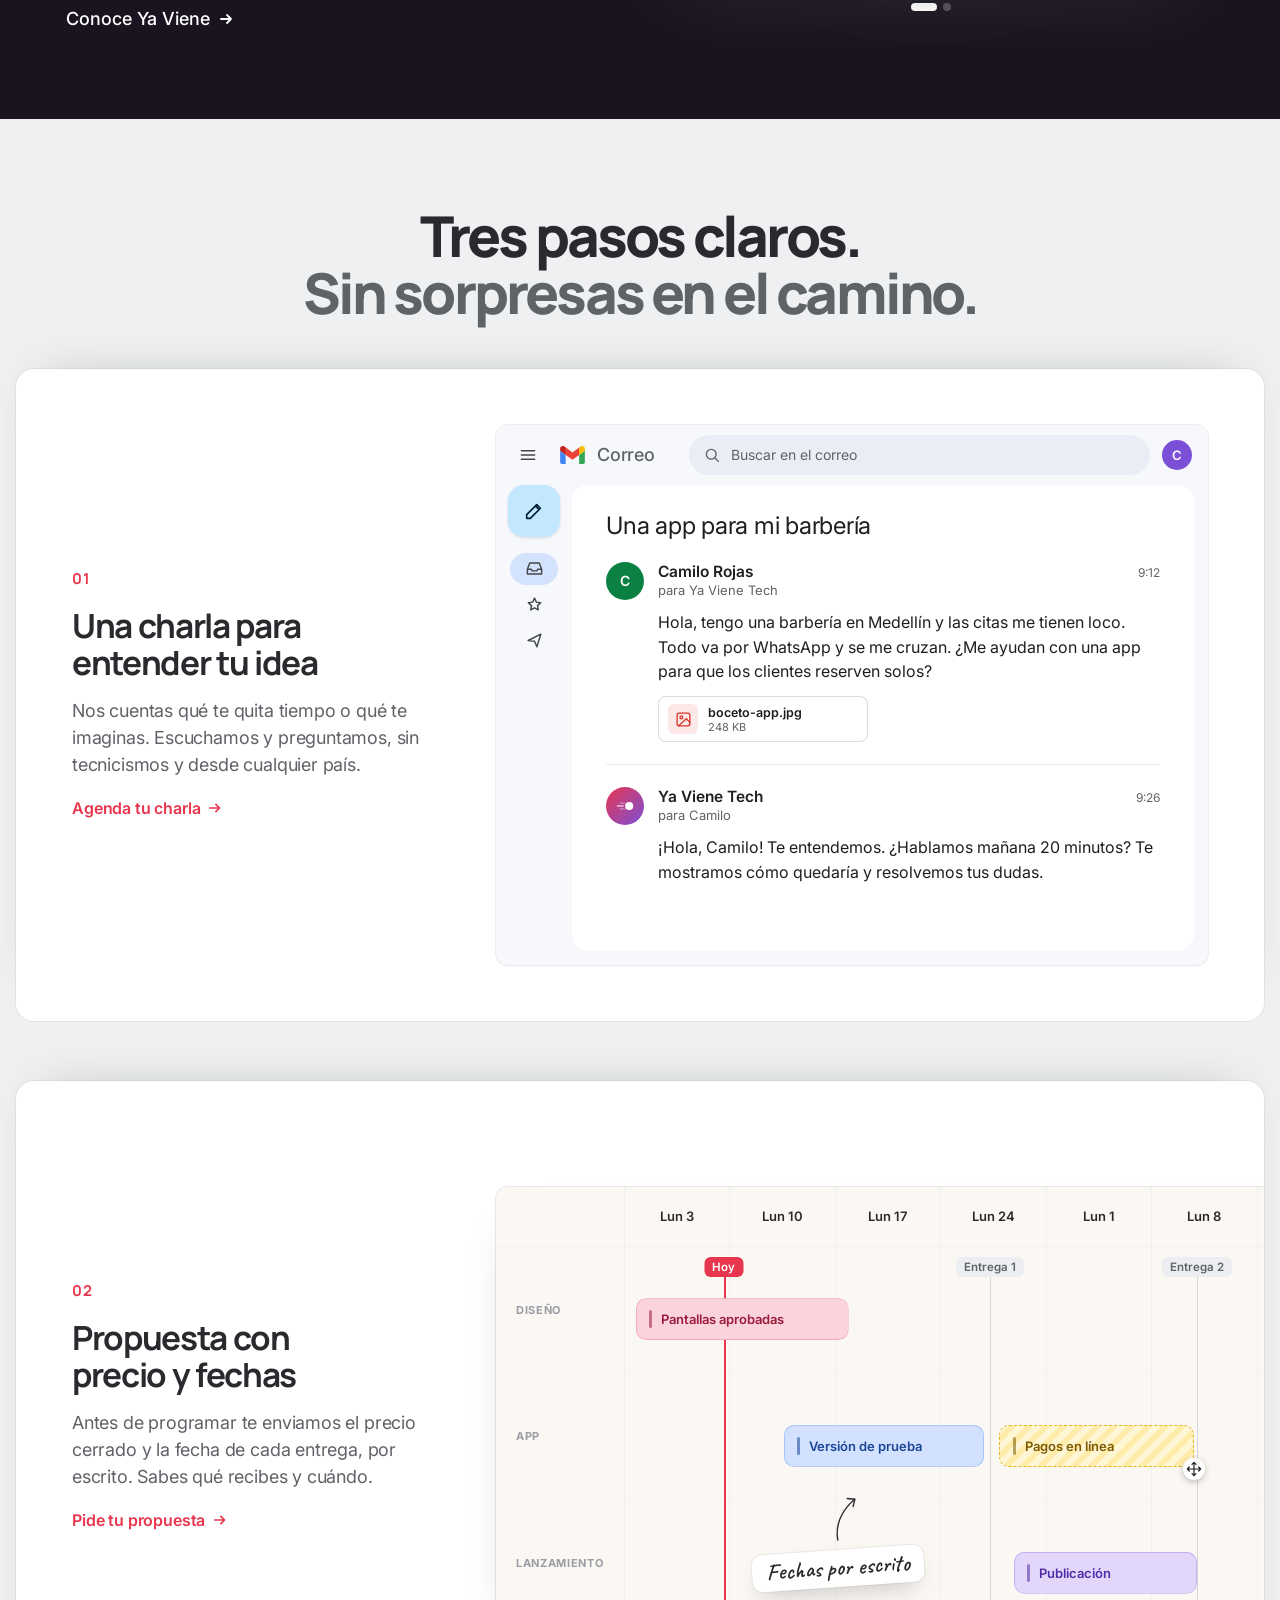
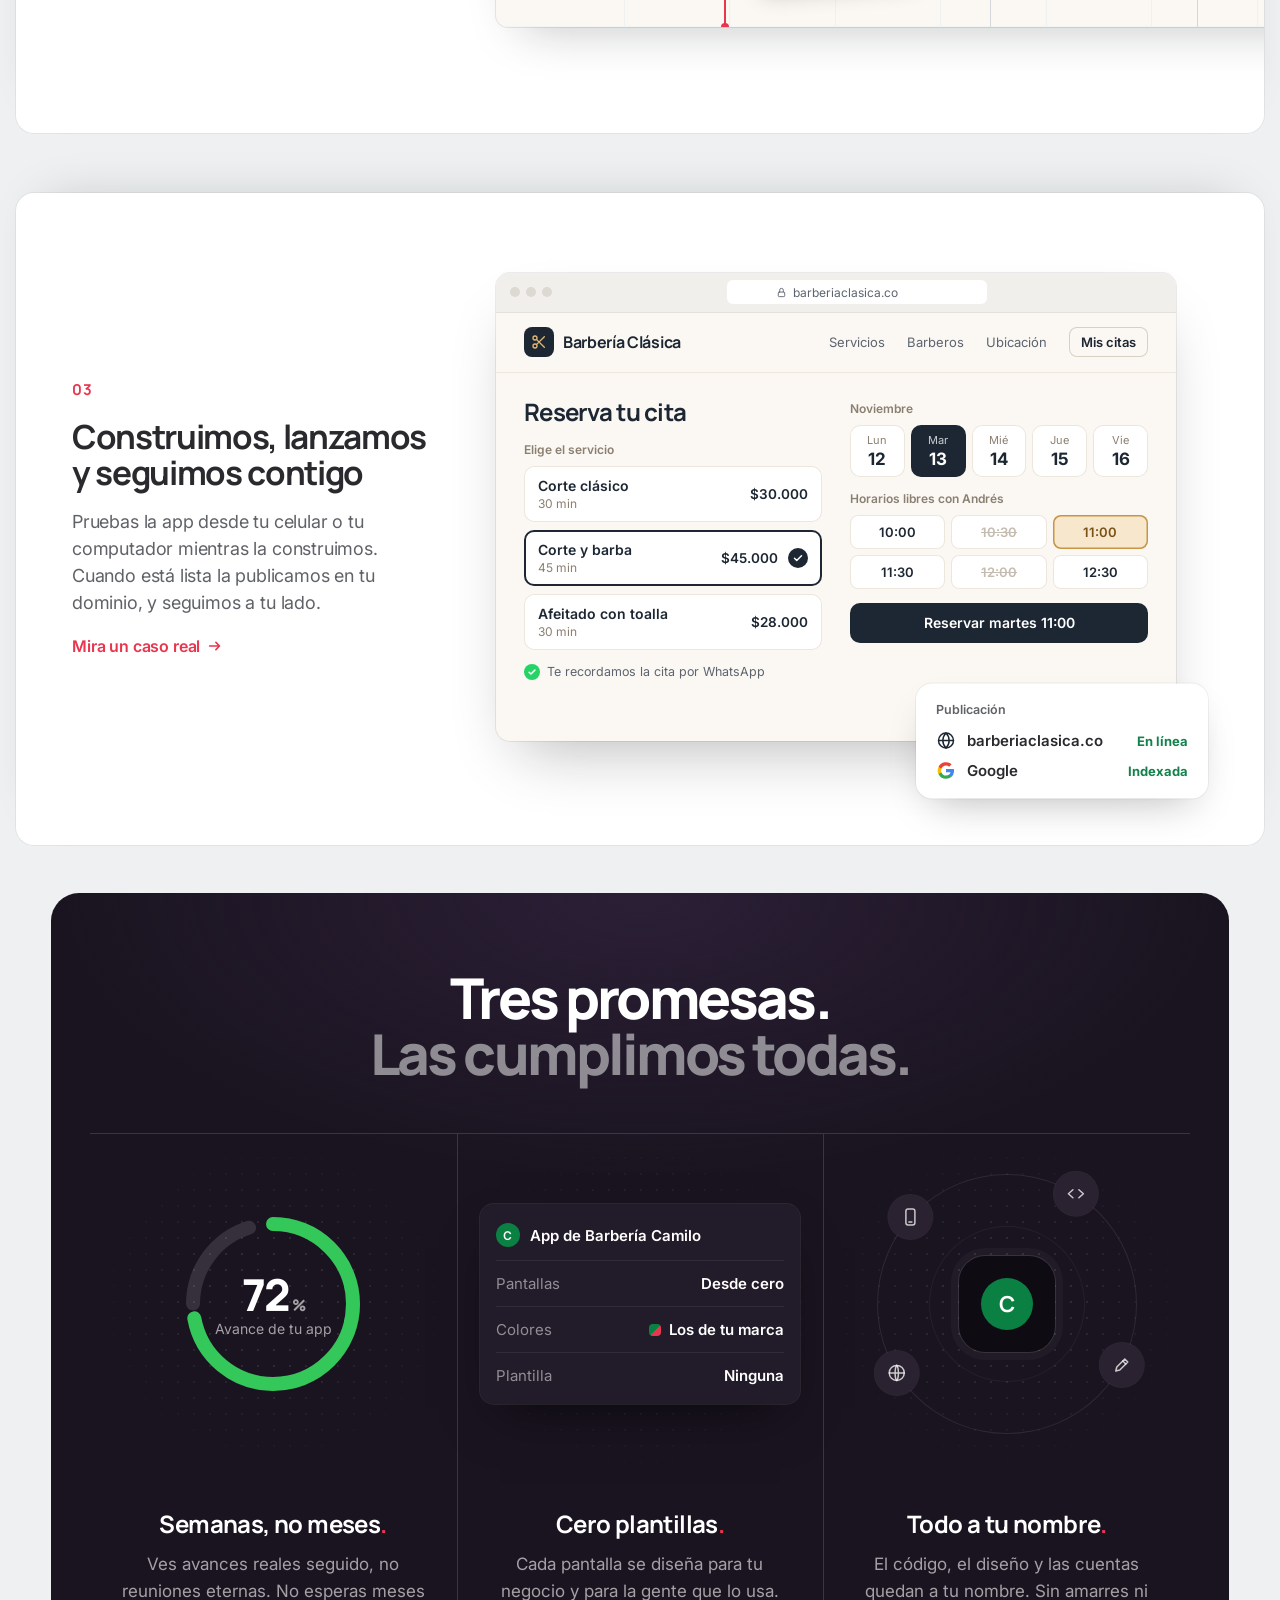
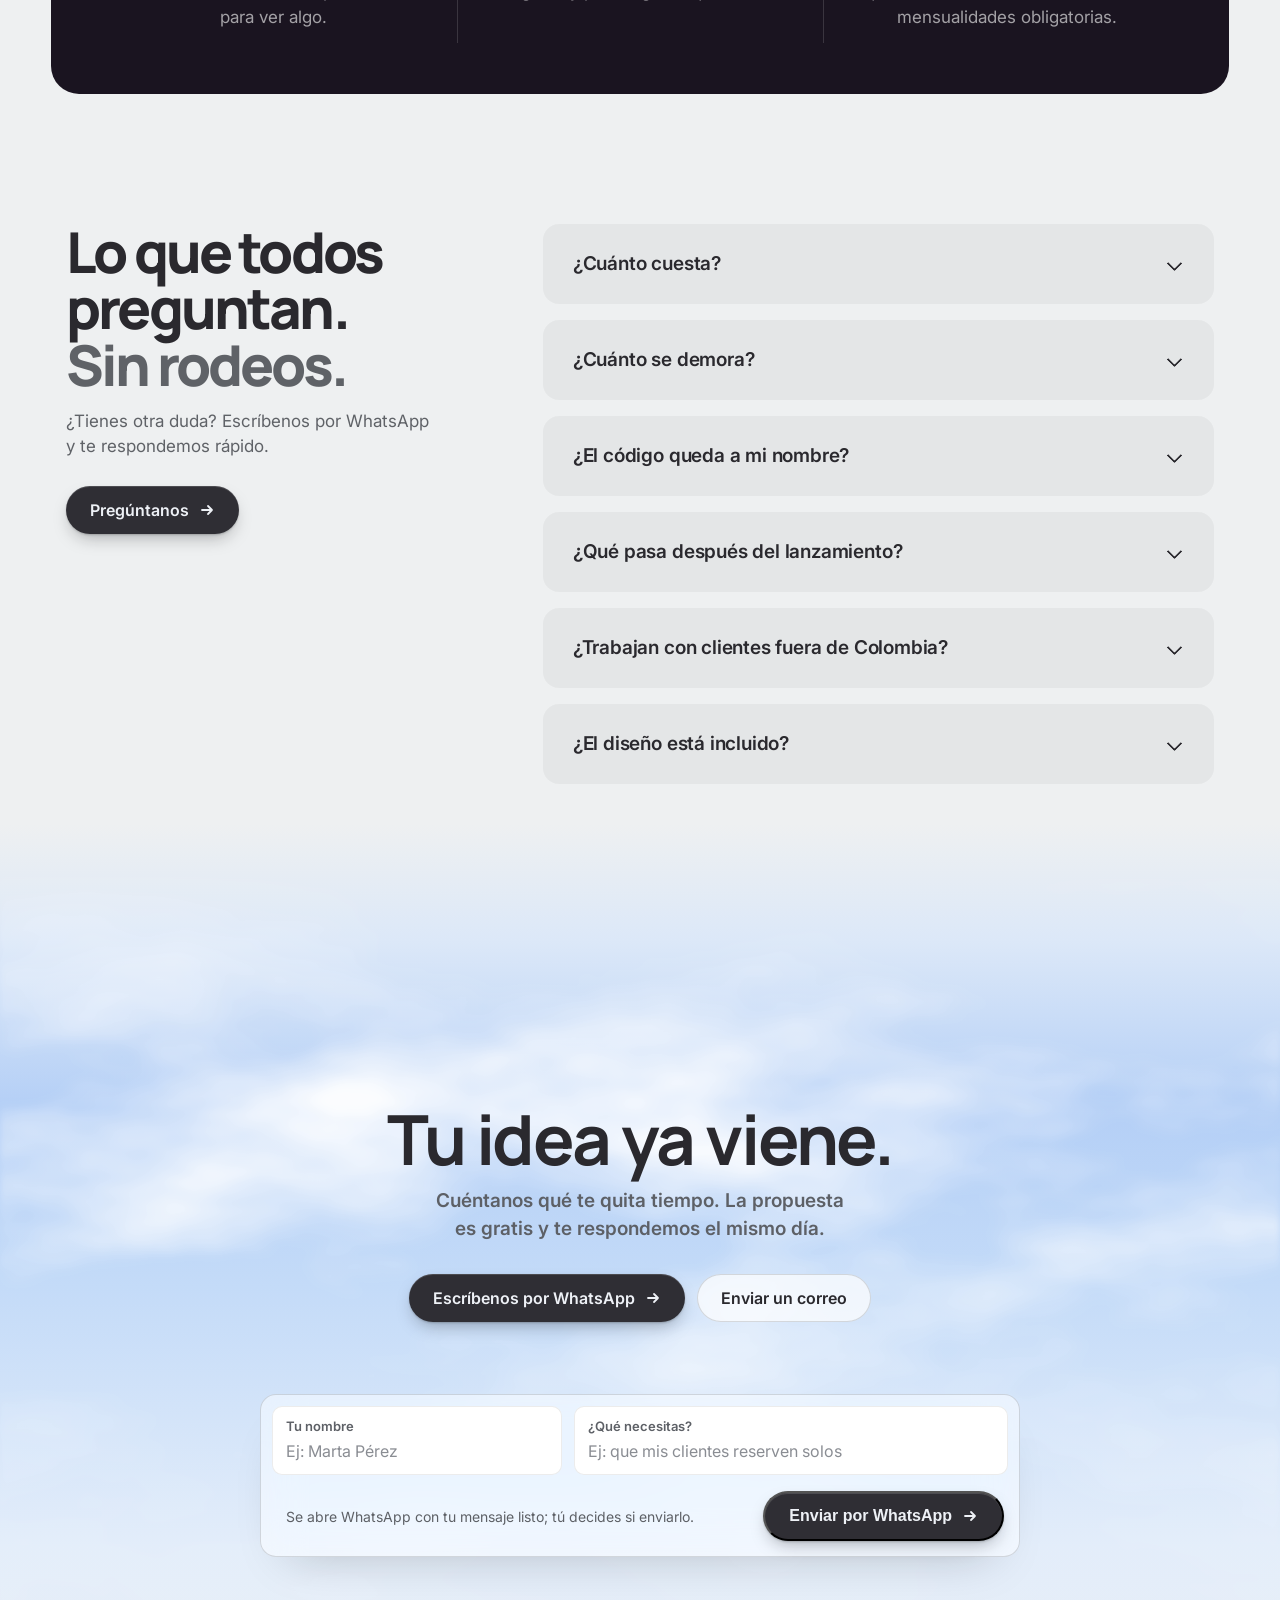
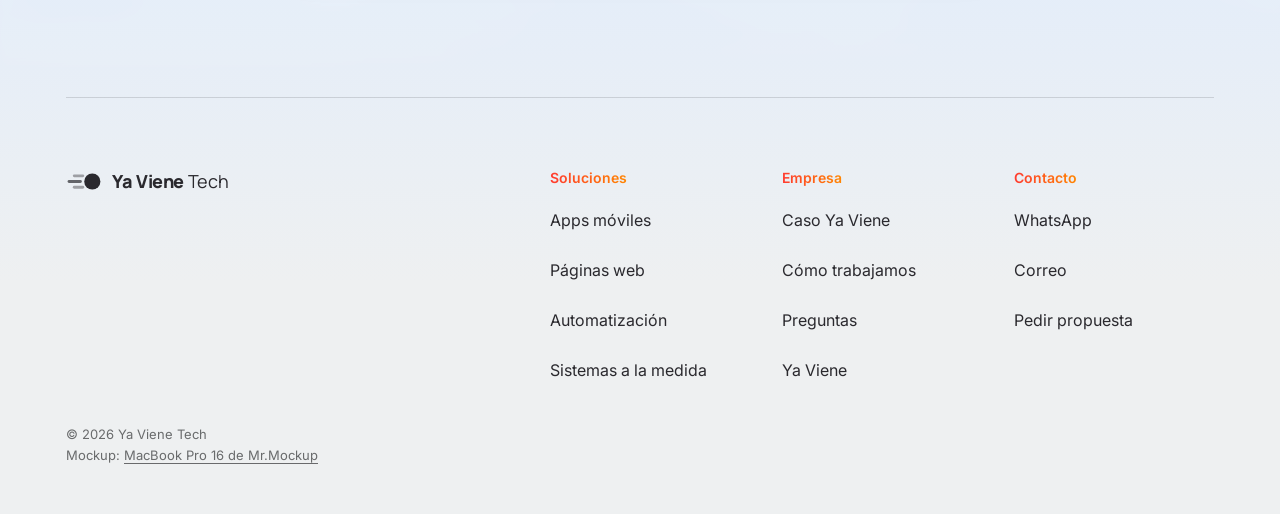
==== commit 091f3bbf: "Nav fusionado con el hero, FAQ estilo acordeón, tarjetas de pasos fijas bajo el nav, fechas centrada" ====
--- a/index.html
+++ b/index.html
@@ -662,17 +662,17 @@
       </a>
     </header>
     <div class="qs rv" style="--d:1">
-      <details name="faq"><summary><span><span class="n">001</span><span class="q">¿Cuánto cuesta?</span></span><span class="pm" aria-hidden="true"></span></summary>
+      <details name="faq"><summary><span><span class="q">¿Cuánto cuesta?</span></span><span class="pm" aria-hidden="true"></span></summary>
         <p>Depende de lo que necesites. Por eso la propuesta es gratis: te damos un precio cerrado y por escrito antes de empezar, sin letra pequeña.</p></details>
-      <details name="faq"><summary><span><span class="n">002</span><span class="q">¿Cuánto se demora?</span></span><span class="pm" aria-hidden="true"></span></summary>
+      <details name="faq"><summary><span><span class="q">¿Cuánto se demora?</span></span><span class="pm" aria-hidden="true"></span></summary>
         <p>El tiempo lo define cada proyecto. En la propuesta te damos fechas concretas por escrito antes de empezar.</p></details>
-      <details name="faq"><summary><span><span class="n">003</span><span class="q">¿El código queda a mi nombre?</span></span><span class="pm" aria-hidden="true"></span></summary>
+      <details name="faq"><summary><span><span class="q">¿El código queda a mi nombre?</span></span><span class="pm" aria-hidden="true"></span></summary>
         <p>Sí. El código, el diseño, el dominio y las cuentas de App Store y Google Play quedan a tu nombre. Es tuyo para siempre.</p></details>
-      <details name="faq"><summary><span><span class="n">004</span><span class="q">¿Qué pasa después del lanzamiento?</span></span><span class="pm" aria-hidden="true"></span></summary>
+      <details name="faq"><summary><span><span class="q">¿Qué pasa después del lanzamiento?</span></span><span class="pm" aria-hidden="true"></span></summary>
         <p>Seguimos contigo. Arreglamos lo que haga falta, te ayudamos con las actualizaciones y hacemos crecer el producto cuando tú quieras.</p></details>
-      <details name="faq"><summary><span><span class="n">005</span><span class="q">¿Trabajan con clientes fuera de Colombia?</span></span><span class="pm" aria-hidden="true"></span></summary>
+      <details name="faq"><summary><span><span class="q">¿Trabajan con clientes fuera de Colombia?</span></span><span class="pm" aria-hidden="true"></span></summary>
         <p>Sí. Trabajamos por videollamada y WhatsApp con negocios de cualquier país.</p></details>
-      <details name="faq"><summary><span><span class="n">006</span><span class="q">¿El diseño está incluido?</span></span><span class="pm" aria-hidden="true"></span></summary>
+      <details name="faq"><summary><span><span class="q">¿El diseño está incluido?</span></span><span class="pm" aria-hidden="true"></span></summary>
         <p>Siempre. Diseñamos cada pantalla antes de programarla y tú la apruebas. No necesitas contratar a un diseñador aparte.</p></details>
     </div>
   </div>
--- a/style.css
+++ b/style.css
@@ -60,19 +60,21 @@
 
   /* Nav despegada: una tarjeta flotante con aire arriba y a los lados, así el marco del hero se ve entero con sus esquinas curvas */
   nav {
-    --t: 24px; --r0: 22px; --r1: 24px; --p: 0;
+    --t: 24px; --r0: 22px; --r1: 24px; --p: 0; --g: 0;
     position: absolute; z-index: 200; left: 50%; transform: translate(-50%); height: 80px;
     /* Va con la página (también en el rebote) hasta tocar el techo y ahí se queda fijo; las esquinas cambian al mismo ritmo */
     top: var(--t);
-    /* Mismo ancho que el cuadro de servicios en todos los tamaños */
-    width: min(1344px, calc(100% - 32px));
+    /* Arriba va recogida para que logo, enlaces y botón se lean juntos sin el vidrio; al bajar se abre hasta el ancho del cuadro de servicios */
+    --wa: min(860px, calc(100% - 32px)); --wb: min(1344px, calc(100% - 32px));
+    width: calc(var(--wa) + (var(--wb) - var(--wa)) * var(--g));
     border-radius: calc(var(--r0) * (1 - var(--p))) calc(var(--r0) * (1 - var(--p))) calc(var(--r0) + (var(--r1) - var(--r0)) * var(--p)) calc(var(--r0) + (var(--r1) - var(--r0)) * var(--p));
     display: flex; align-items: center; gap: 28px; padding: 0 12px 0 28px;
-    /* Siempre vidrio */
-    background: rgba(255,255,255,.78); -webkit-backdrop-filter: blur(24px) saturate(180%); backdrop-filter: blur(24px) saturate(180%);
-    box-shadow: inset 0 -1px 0 rgba(255,255,255,.5), 0 1px 0 rgba(17,18,20,.05), 0 12px 32px -18px rgba(17,18,20,.28);
-  }
-  nav.pin { position: fixed; top: 0; background: rgba(255,255,255,.92); }
+    /* Arriba del todo se funde con el cielo del hero; el vidrio aparece poco a poco al bajar (--g va de 0 a 1) */
+    background: rgba(255,255,255,calc(.78 * var(--g)));
+    -webkit-backdrop-filter: blur(calc(24px * var(--g))) saturate(calc(100% + 80% * var(--g))); backdrop-filter: blur(calc(24px * var(--g))) saturate(calc(100% + 80% * var(--g)));
+    box-shadow: inset 0 -1px 0 rgba(255,255,255,calc(.5 * var(--g))), 0 1px 0 rgba(17,18,20,calc(.05 * var(--g))), 0 12px 32px -18px rgba(17,18,20,calc(.28 * var(--g)));
+  }
+  nav.pin { position: fixed; top: 0; background: rgba(255,255,255,calc(.92 * var(--g))); }
   @media (prefers-reduced-transparency: reduce) { nav { background: #fff; -webkit-backdrop-filter: none; backdrop-filter: none; } }
   @media (prefers-contrast: more) {
     :root { --muted: #3f4247; --line: rgba(17,18,20,.24); }
@@ -1264,10 +1266,8 @@
   .pasos { display: grid; gap: 60px; }
   .paso { position: relative; display: grid; grid-template-columns: minmax(0, 360px) minmax(0, 1fr); gap: 32px 64px; padding: 56px; border-radius: 18px; background: #fff;
     box-shadow: 0 0 0 1px rgba(17,18,20,.05); transform-origin: 50% 0; }
-  /* Velo blanco encima: la tarjeta de atrás se aclara pero sigue siendo opaca */
-  .paso::after { content: ''; position: absolute; inset: 0; z-index: 2; border-radius: inherit; background: #fff; opacity: calc(var(--t, 0) * .72); pointer-events: none; }
-  /* La de dos lugares atrás se apaga mientras la siguiente se hunde, así nunca asoman dos bordes */
-  .apila .paso { position: sticky; top: var(--top, 120px); transform: scale(calc(1 - var(--t, 0) * .05)); opacity: calc(1 - var(--u, 0)); will-change: transform, opacity;
+  /* Cada tarjeta se queda arriba y la siguiente sube y la tapa; la de atrás no se mueve */
+  .apila .paso { position: sticky; top: var(--top, 120px);
     box-shadow: 0 0 0 1px rgba(17,18,20,.05), 0 -18px 48px -30px rgba(17,18,20,.22); }
   .paso-tx { display: flex; flex-direction: column; justify-content: center; }
   .paso-tx h3 { font-family: Manrope, sans-serif; font-weight: 700; font-size: clamp(1.875rem, 2.6vw, 2.375rem); line-height: 1.1; letter-spacing: -.04em; text-wrap: balance; }
@@ -1324,7 +1324,7 @@
     box-shadow: 0 0 0 1px rgba(17,18,20,.09), 0 24px 48px -26px rgba(17,18,20,.28); }
   .tl-g::before { content: ''; position: absolute; z-index: -1; left: var(--lc); right: 0; top: 0; bottom: 0; background: repeating-linear-gradient(90deg, #eef0f2 0 1px, transparent 1px calc(100% / 8)); }
   .tl-hd { display: grid; grid-template-columns: var(--lc) repeat(8, 1fr); align-items: center; border-bottom: 1px solid #eef0f2; font-size: 0.8125rem; font-weight: 600; color: #2a292e; }
-  .tl-hd span { padding-left: 12px; }
+  .tl-hd span { text-align: center; }
   .tl-rw { display: flex; align-items: center; padding-left: 20px; border-bottom: 1px solid #f3f4f6; }
   .tl-rw:last-child { border: 0; }
   .tl-rw small { font-size: 0.6875rem; font-weight: 700; letter-spacing: .06em; text-transform: uppercase; color: #9a9da3; }
@@ -1492,19 +1492,18 @@
   .faq-grid > header { position: sticky; top: 112px; }
   .faq-grid > header p { margin-top: 16px; color: var(--muted); font-size: 1.0625rem; line-height: 1.5; max-width: 34ch; }
   .faq-grid > header .btn { margin-top: 26px; }
-  .qs { display: grid; gap: 12px; interpolate-size: allow-keywords; }
-  .qs details { border-radius: 20px; background: #fff; box-shadow: 0 0 0 1px rgba(17,18,20,.06); transition: box-shadow .4s ease; }
-  .qs details:hover { box-shadow: 0 0 0 1px rgba(17,18,20,.12); }
-  .qs summary { list-style: none; display: grid; grid-template-columns: minmax(0, 1fr) 32px; column-gap: 24px; align-items: start; padding: 20px; cursor: pointer; }
+  .qs { display: grid; gap: 16px; interpolate-size: allow-keywords; }
+  .qs details { border-radius: 16px; background: rgba(17,18,20,.045); transition: background .4s ease; }
+  .qs details:hover { background: rgba(17,18,20,.065); }
+  .qs summary { list-style: none; display: grid; grid-template-columns: minmax(0, 1fr) 20px; column-gap: 24px; align-items: start; padding: 26px 30px; cursor: pointer; transition: padding-bottom .55s cubic-bezier(.2,.8,.2,1); }
+  .qs details[open] summary { padding-bottom: 12px; }
   .qs summary::-webkit-details-marker { display: none; }
-  .qs .n { display: block; font: 500 0.875rem/1.25rem ui-monospace, 'SF Mono', Menlo, monospace; color: #e8364f; margin-bottom: 8px; }
-  .qs .q { font-family: Manrope, sans-serif; font-weight: 600; font-size: 1.5rem; line-height: 32px; letter-spacing: -.02em; }
-  .qs .pm { position: relative; width: 32px; height: 32px; border-radius: 50%; border: 1px solid #d1d5db; transition: border-color .3s ease, background .3s ease; }
-  .qs summary:hover .pm { border-color: #9ca3af; }
-  .qs .pm::before, .qs .pm::after { content: ''; position: absolute; left: 50%; top: 50%; width: 12px; height: 1.5px; margin: -.75px 0 0 -6px; border-radius: 1px; background: var(--ink); transition: transform .5s cubic-bezier(.2,.8,.2,1); }
-  .qs .pm::after { transform: rotate(90deg); }
-  .qs details[open] .pm::after { transform: rotate(0deg); }
-  .qs details p { padding: 0 76px 24px 20px; font-size: 1rem; line-height: 24px; opacity: .8; }
+  .qs .q { font-weight: 600; font-size: 1.1875rem; line-height: 28px; letter-spacing: -.01em; color: var(--ink); }
+  /* Chevron que gira suave al abrir */
+  .qs .pm { position: relative; width: 20px; height: 28px; }
+  .qs .pm::before { content: ''; position: absolute; left: 5px; top: 8px; width: 9px; height: 9px; border-right: 2px solid var(--ink); border-bottom: 2px solid var(--ink); border-radius: 0 0 2px 0; transform: rotate(45deg); transition: transform .5s cubic-bezier(.2,.8,.2,1), top .5s cubic-bezier(.2,.8,.2,1); }
+  .qs details[open] .pm::before { top: 12px; transform: rotate(-135deg); }
+  .qs details p { padding: 0 74px 26px 30px; font-size: 1.0625rem; line-height: 28px; color: #6b6e72; }
   .qs details::details-content { block-size: 0; overflow: clip; opacity: 0;
     transition: block-size .55s cubic-bezier(.2,.8,.2,1), opacity .45s ease, content-visibility .55s allow-discrete; }
   .qs details[open]::details-content { block-size: auto; opacity: 1; }
@@ -1552,8 +1551,11 @@
     .faq-grid > header { position: static; }
   }
   @media (max-width: 760px) {
-    .qs .q { font-size: 1.25rem; line-height: 28px; }
-    .qs details p { padding-right: 20px; }
+    .qs summary { padding: 22px 22px; column-gap: 16px; }
+    .qs details[open] summary { padding-bottom: 10px; }
+    .qs .q { font-size: 1.0625rem; line-height: 26px; }
+    .qs .pm { height: 26px; }
+    .qs details p { padding: 0 22px 22px; font-size: 1rem; line-height: 26px; }
     .cierre { padding-top: 190px; }
     .fin form { grid-template-columns: 1fr; margin-top: 56px; }
     .fin form .row { flex-direction: column; align-items: stretch; padding: 4px; }
@@ -1580,7 +1582,6 @@
     .tl-ult b { transform: translateX(calc(-100% + 1px)); }
     .tl-rw small { display: none; }
     .tl-hd { grid-template-columns: 0 repeat(8, 1fr); font-size: 0.7188rem; }
-    .tl-hd span { padding-left: 6px; }
     .tl-bar { height: 36px; padding: 0 9px; font-size: 0.7188rem; }
     .tl-bar::before { display: none; }
     .tl-nota { left: calc((100% + var(--sale)) * 5.6 / 8 * .17 + 12px); top: 300px; }
